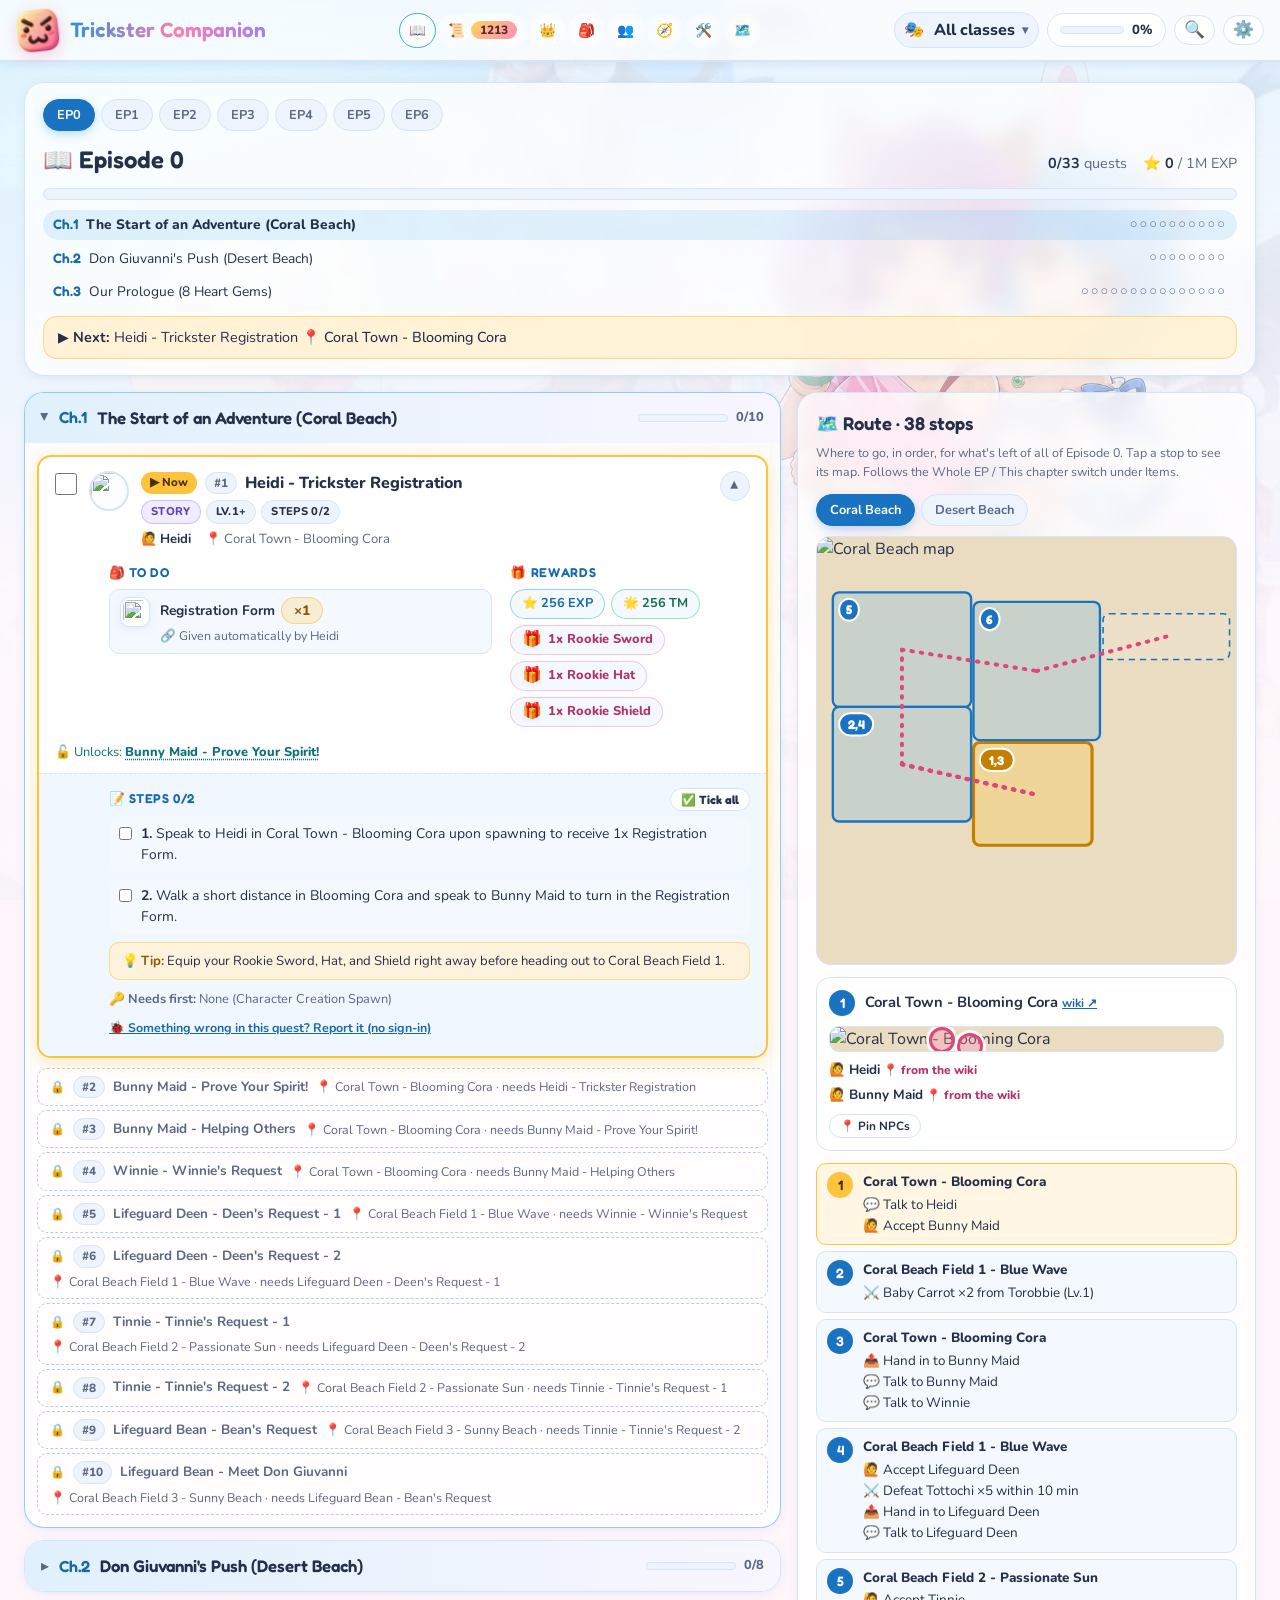
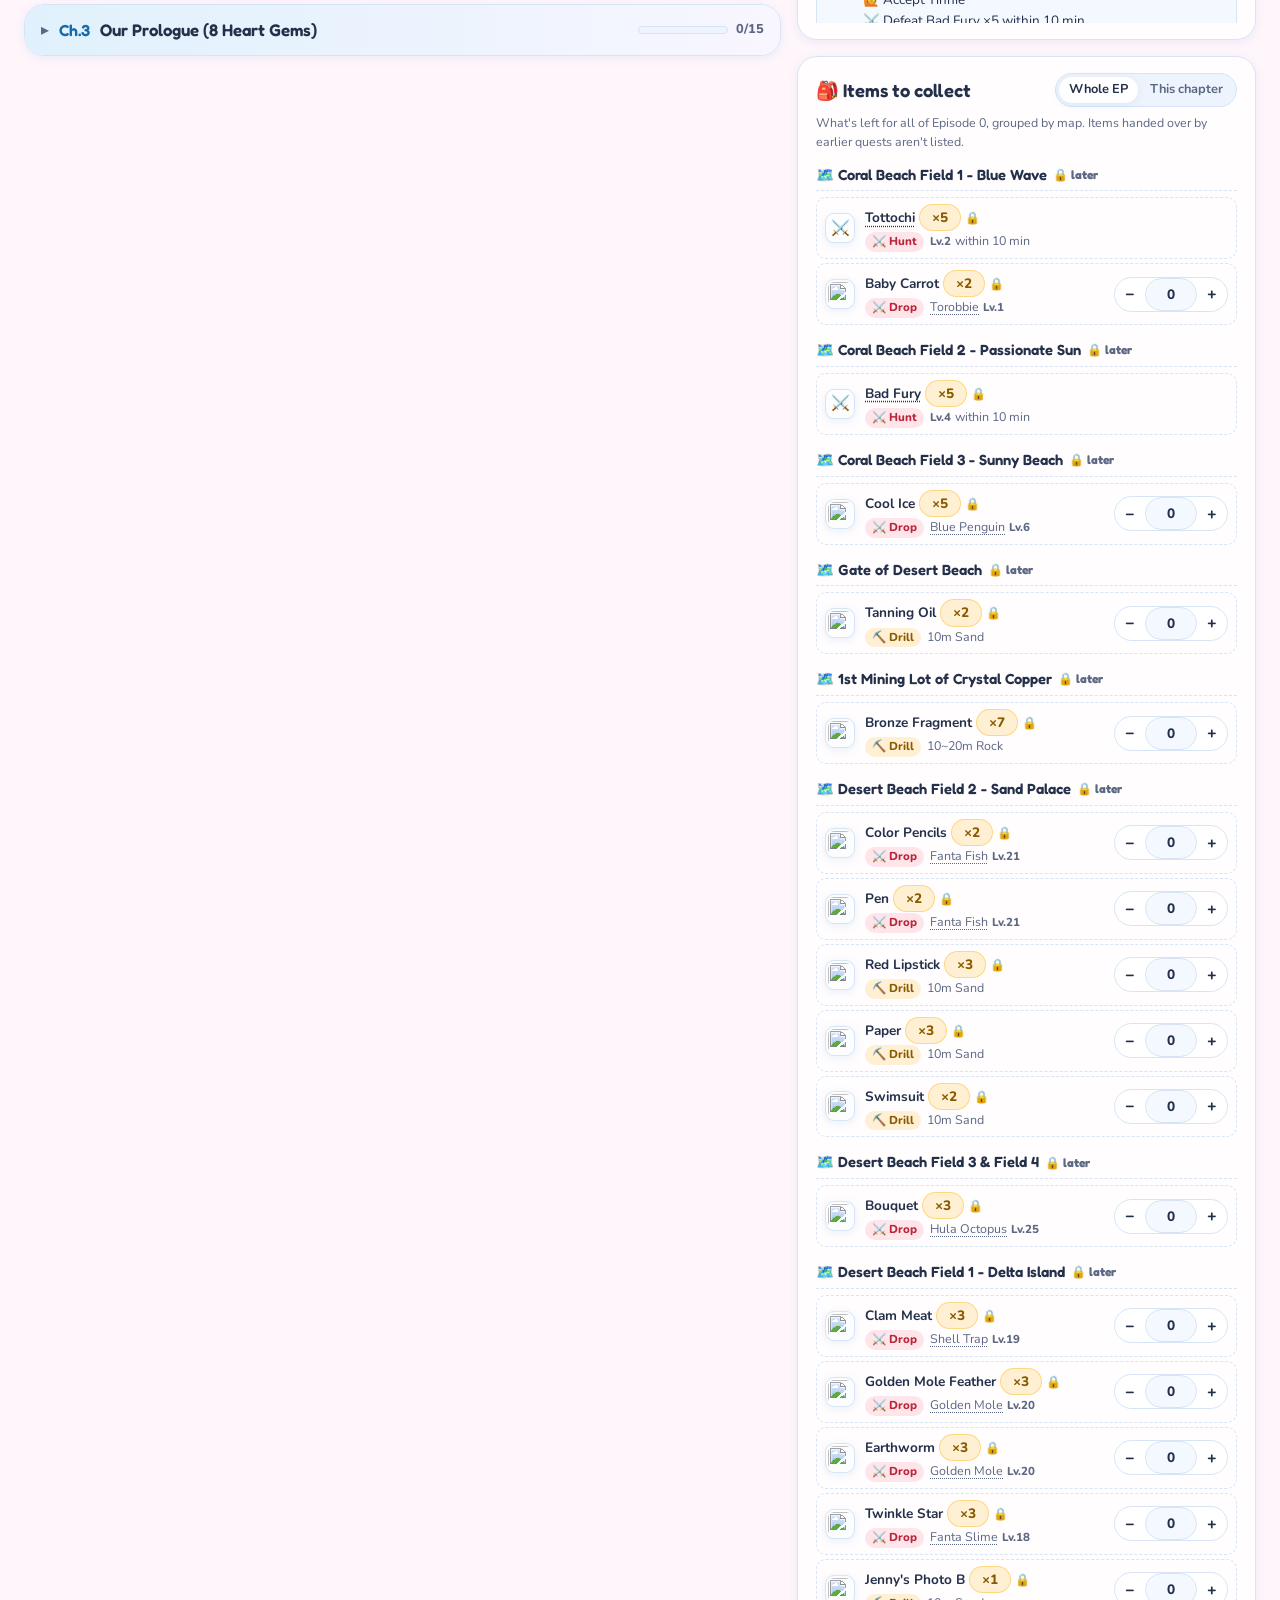
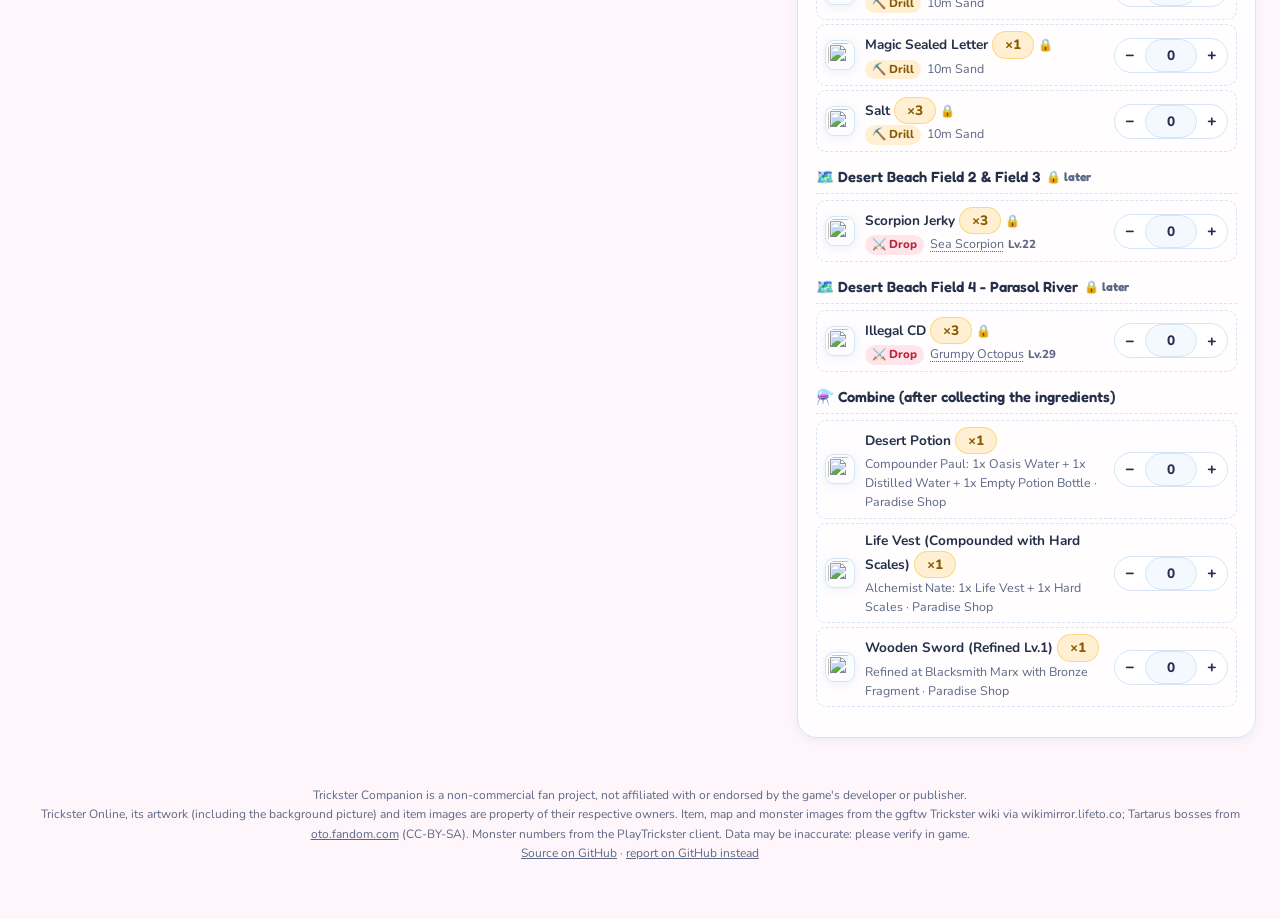
==== index.html @ 30c492cd "docs: README for what the app is now; credits for oto.fandom and the client README: Bosses, Planner," ====
<!DOCTYPE html>
<html lang="en">
<head>
  <meta charset="UTF-8" />
  <meta name="viewport" content="width=device-width, initial-scale=1.0" />
  <title>Trickster Companion</title>
  <meta name="description" content="Quest tracker & guides for Trickster Online (fan-made)." />
  <link rel="icon" href="assets/icons/favicon.ico" sizes="48x48" />
  <link rel="icon" type="image/png" sizes="32x32" href="assets/icons/favicon-32x32.png" />
  <link rel="icon" type="image/png" sizes="16x16" href="assets/icons/favicon-16x16.png" />
  <link rel="apple-touch-icon" sizes="180x180" href="assets/icons/apple-touch-icon.png" />
  <link rel="manifest" href="site.webmanifest" />
  <meta name="color-scheme" content="light dark" />
  <meta name="theme-color" content="#dff1ff" />
  <script>
    // Apply the saved theme before first paint (no flash). "auto" follows the device.
    (function () {
      var d = document.documentElement, pref = "auto";
      try { pref = localStorage.getItem("tc_theme") || "auto"; } catch (e) {}
      var dark = pref === "dark" || (pref === "auto" && window.matchMedia("(prefers-color-scheme: dark)").matches);
      d.setAttribute("data-theme", dark ? "dark" : "light");
      d.setAttribute("data-theme-pref", pref);
      // background pictures are always shown (the on/off button was removed in 0.3.0)
      d.setAttribute("data-bg", "on");
    })();
  </script>
  <link rel="preconnect" href="https://fonts.googleapis.com" />
  <link rel="preconnect" href="https://fonts.gstatic.com" crossorigin />
  <link rel="stylesheet" href="https://fonts.googleapis.com/css2?family=Fredoka:wght@500;600&family=Nunito:wght@500;700;800&display=swap" />
  <link rel="stylesheet" href="css/app.css" />
</head>
<body>
  <!-- covers the page until the quest data is in (two running characters, assets/loading/) -->
  <div class="loading-screen" id="loadingScreen" role="status" aria-live="polite">
    <div class="loading-anim" id="loadingAnim" aria-hidden="true"></div>
    <p class="loading-text">Loading quests…</p>
  </div>
  <div class="bg-art" aria-hidden="true"><div class="bg-chars"></div></div>

  <header class="app-header">
    <div class="topbar">
      <a class="brand-title" href="./" title="Trickster Companion">
        <img class="brand-icon" src="assets/brand/logo-192.webp" alt="" width="46" height="46" />
        <span class="brand-text">
          <span class="brand-name">Trickster Companion <span class="fan-made">fan-made</span></span>
          <span class="brand-subtitle">Quest tracker &amp; Guides</span>
        </span>
      </a>

      <nav class="view-tabs" aria-label="Pages">
        <button class="view-tab active" id="tabBtnEpisodes" onclick="switchView('episodes')"><span class="tab-icon" aria-hidden="true">📖</span><span class="tab-label">Episodes</span></button>
        <button class="view-tab" id="tabBtnQuests" onclick="switchView('quests')"><span class="tab-icon" aria-hidden="true">📜</span><span class="tab-label">Quests</span><span class="badge-count" id="badgeQuestCount">0</span></button>
        <button class="view-tab" id="tabBtnBosses" onclick="switchView('bosses')"><span class="tab-icon" aria-hidden="true">👑</span><span class="tab-label">Bosses</span></button>
        <button class="view-tab" id="tabBtnBag" onclick="switchView('bag')"><span class="tab-icon" aria-hidden="true">🎒</span><span class="tab-label">Bag</span></button>
        <button class="view-tab" id="tabBtnFriends" onclick="switchView('friends')"><span class="tab-icon" aria-hidden="true">👥</span><span class="tab-label">Friends</span></button>
        <button class="view-tab" id="tabBtnBuild" onclick="switchView('build')"><span class="tab-icon" aria-hidden="true">🧭</span><span class="tab-label">Build guide</span></button>
        <button class="view-tab" id="tabBtnPlanner" onclick="switchView('planner')"><span class="tab-icon" aria-hidden="true">🛠️</span><span class="tab-label">Planner</span></button>
        <button class="view-tab" id="tabBtnRoadmap" onclick="switchView('roadmap')"><span class="tab-icon" aria-hidden="true">🗺️</span><span class="tab-label">Roadmap</span></button>
      </nav>

      <div class="topbar-tools">
        <div class="class-chip" title="My character class: hides quests for other classes">
          <button type="button" class="class-pick-btn" id="classPickBtn" aria-haspopup="listbox" aria-expanded="false"
            aria-controls="classPickList" aria-label="My character class" onclick="toggleClassPicker()" onkeydown="classPickerBtnKey(event)">
            <span id="classChipIcon" class="class-chip-icon is-emoji" aria-hidden="true">🎭</span>
            <span id="classPickLabel" class="class-pick-label">All classes</span>
            <span class="class-pick-caret" aria-hidden="true">▾</span>
          </button>
          <ul class="class-pick-list" id="classPickList" role="listbox" aria-label="My character class" tabindex="-1" hidden
            onkeydown="classPickerListKey(event)"></ul>
          <!-- the real value: kept (hidden) so the code that reads / sets it stays as it was -->
          <select id="charClassSelect" hidden aria-hidden="true" tabindex="-1" onchange="onClassChange(this.value)">
            <option value="All">All classes</option>
            <option value="Bunny">Bunny · Power</option>
            <option value="Buffalo">Buffalo · Power</option>
            <option value="Sheep">Sheep · Magic</option>
            <option value="Dragon">Dragon · Magic</option>
            <option value="Fox">Fox · Sense</option>
            <option value="Lion">Lion · Sense</option>
            <option value="Cat">Cat · Charm</option>
            <option value="Raccoon">Raccoon · Charm</option>
          </select>
        </div>
        <button type="button" class="progress-chip" id="progressChip" aria-expanded="false" aria-controls="statsPanel" onclick="toggleHeaderPanel('stats')" title="Overall progress">
          <span class="mini-track"><span class="mini-fill" id="overallProgressBar"></span></span>
          <span id="overallPct">0%</span>
        </button>
        <button type="button" class="icon-btn" id="searchBtn" onclick="TQSearch.open()" title="Search items, monsters, NPCs and quests (press /)" aria-label="Search">🔍</button>
        <button type="button" class="icon-btn" id="settingsBtn" aria-expanded="false" aria-controls="settingsPanel" onclick="toggleHeaderPanel('settings')" title="Settings, backup and report" aria-label="Settings">⚙️</button>
      </div>
    </div>

    <div class="header-panel stats-panel" id="statsPanel" hidden>
      <div class="stats-bar">
        <div class="overall-progress-box">
          <div class="progress-label-row">
            <span>Overall Quest Completion</span>
            <span id="overallProgressText">0 / 0 Quests (0%)</span>
          </div>
          <div class="progress-track">
            <div class="progress-fill" id="overallProgressFill"></div>
          </div>
        </div>
        <div class="stat-pill">
          <span class="stat-title">Episode 0 &amp; 1 Story</span>
          <span class="stat-val" id="statStoryProgress">0 / 0</span>
          <span class="stat-sub">Main Storyline Quests</span>
        </div>
        <div class="stat-pill">
          <span class="stat-title">Key &amp; Sticker Quests</span>
          <span class="stat-val" id="statKeyProgress">0 / 0</span>
          <span class="stat-sub">Paradise, Megalo &amp; Azteca</span>
        </div>
        <div class="stat-pill">
          <span class="stat-title">Base EXP Earned</span>
          <span class="stat-val" id="statBaseExp">0</span>
          <span class="stat-sub" id="statBaseExpRem">0 remaining</span>
        </div>
        <div class="stat-pill">
          <span class="stat-title">TM EXP Earned</span>
          <span class="stat-val" id="statTmExp">0</span>
          <span class="stat-sub" id="statTmExpRem">0 remaining</span>
        </div>
      </div>
    </div>

    <div class="header-panel settings-panel" id="settingsPanel" hidden>
      <div class="settings-group sync-group" id="syncGroup">
        <span class="settings-title">Sync <small>(optional)</small></span>
        <div class="sync-box" id="syncBox">
          <button class="btn btn-google" onclick="TQCloud.signIn()">Sign in with Google</button>
          <span class="sync-note">Keep your progress on every device. Without signing in it stays in this browser.</span>
        </div>
      </div>
      <div class="settings-group">
        <span class="settings-title">Theme</span>
        <div class="pref-switch" role="group" aria-label="Color theme">
          <button type="button" data-theme-choice="auto" onclick="setThemePref('auto')" title="Follow my device">Auto</button>
          <button type="button" data-theme-choice="light" onclick="setThemePref('light')" title="Light mode" aria-label="Light mode">☀️ Light</button>
          <button type="button" data-theme-choice="dark" onclick="setThemePref('dark')" title="Dark mode" aria-label="Dark mode">🌙 Dark</button>
        </div>
      </div>
      <div class="settings-group">
        <span class="settings-title">My progress <small>(as a file)</small></span>
        <div class="settings-row">
          <button class="btn" onclick="exportProgress()">💾 Export</button>
          <button class="btn" onclick="importProgressPrompt()">📂 Import</button>
        </div>
      </div>
      <div class="settings-group">
        <span class="settings-title">Help</span>
        <a class="btn" id="reportLink" href="#" target="_blank" rel="noopener" title="Report a bug, wrong quest info or an idea (no sign-in)">🐞 Report a problem</a>
      </div>
      <div class="settings-group settings-danger">
        <button class="btn btn-danger" onclick="resetAllProgress()">🗑️ Reset all progress</button>
      </div>
    </div>
  </header>

  <dialog class="search-dialog" id="searchDialog" aria-label="Search">
    <div class="srch-bar">
      <span aria-hidden="true">🔍</span>
      <input type="text" id="searchBox" placeholder="Item, monster, NPC or quest…" autocomplete="off" oninput="TQSearch.update(this.value)" onkeydown="if (event.key === 'Enter') { const b = document.querySelector('#searchResults .srch-main'); if (b) b.click(); }">
      <button type="button" class="icon-btn" onclick="TQSearch.close()" aria-label="Close search">✕</button>
    </div>
    <div class="srch-results" id="searchResults"></div>
  </dialog>

  <dialog class="sync-dialog" id="syncChoice" aria-labelledby="syncChoiceTitle">
    <h2 id="syncChoiceTitle">☁️ Which progress do you want to keep?</h2>
    <p>This browser and your Google account both have progress, and they're different.</p>
    <div class="sync-compare">
      <div><strong>📱 This browser</strong><span id="syncLocal"></span></div>
      <div><strong>☁️ Your account</strong><span id="syncCloud"></span></div>
    </div>
    <div class="sync-choices">
      <button class="btn btn-primary" data-choice="merge">🔀 Merge both <small>(ticked on either stays ticked)</small></button>
      <button class="btn" data-choice="cloud">☁️ Use my account's</button>
      <button class="btn" data-choice="local">📱 Use this browser's</button>
    </div>
  </dialog>

  <main class="main-container">
    <!-- Region Quick Filter Cards -->
    <div class="area-picker" id="regionCardsContainer"></div>

    <!-- Shared Filter Bar -->
    <div class="filters-panel" id="filtersPanel">
      <div class="cat-tabs" id="categoryTabs" role="group" aria-label="Quest categories (tap several to combine)"></div>
      <div class="filter-row">
        <div class="list-tools">
          <button class="btn" onclick="expandAllVisible(true)">➕ Expand all</button>
          <button class="btn" onclick="expandAllVisible(false)">➖ Collapse all</button>
        </div>
        <div class="search-input-wrap">
          <span class="search-icon">🔍</span>
          <input type="text" id="searchInput" placeholder="Search by Quest Name, NPC, Map Location, Monster, Required Item, Drill Item, or Reward..." oninput="renderAll()" />
        </div>
        <div>
          <label style="font-size:0.8rem;color:var(--text-secondary);margin-right:4px;">Status:</label>
          <select id="statusFilter" onchange="renderAll()">
            <option value="all">All Quests</option>
            <option value="incomplete">Incomplete Only</option>
            <option value="completed">Completed Only</option>
          </select>
        </div>
        <div>
          <label style="font-size:0.8rem;color:var(--text-secondary);margin-right:4px;">Sort By:</label>
          <select id="sortOrder" onchange="renderAll()">
            <option value="order">Recommended Step-by-Step Order</option>
            <option value="level">Minimum Level (Low -> High)</option>
            <option value="exp">Base EXP Reward (High -> Low)</option>
            <option value="tm">TM EXP Reward (High -> Low)</option>
          </select>
        </div>
      </div>

    </div>

    <!-- VIEW 0: EPISODE GUIDE (js/episode.js) -->
    <div id="viewEpisodes">
      <div id="episodeContainer"></div>
    </div>

    <!-- VIEW 1: QUEST CHECKLIST -->
    <div id="viewQuests" class="hidden">
      <div class="ep-subtabs" role="tablist">
        <button type="button" role="tab" id="ckTabQuests" onclick="setChecklistPane('quests')">📜 Quests</button>
        <button type="button" role="tab" id="ckTabFarm" onclick="setChecklistPane('farm')">🎒 Items</button>
        <button type="button" role="tab" id="ckTabMonsters" onclick="setChecklistPane('monsters')">⚔️ Monsters</button>
      </div>
      <div class="ep-layout" id="checklistLayout" data-pane="quests" data-side="farm">
        <div class="ck-quests" data-pane="quests"><div id="zoneBar"></div><div id="questListContainer"></div></div>
        <div class="ck-side">
          <div class="ck-side-switch pref-switch" role="group" aria-label="Right panel">
            <button type="button" id="ckSideFarm" onclick="setChecklistSide('farm')">🎒 Items to collect</button>
            <button type="button" id="ckSideMonsters" onclick="setChecklistSide('monsters')">⚔️ Monsters</button>
          </div>
          <div class="ck-farm" id="checklistFarm"></div>
          <div class="ck-monsters" id="checklistMonsters"></div>
        </div>
      </div>
    </div>

    <!-- VIEW 2: BAG (js/bag.js) -->
    <div id="viewFriends" class="hidden">
      <div id="friendsContainer"></div>
    </div>

    <div id="viewBag" class="hidden">
      <div id="bagContainer"></div>
    </div>

    <!-- VIEW 3: BUILD GUIDE (js/build.js, data/builds.json) -->
    <div id="viewBuild" class="hidden">
      <div id="buildContainer"><p class="calc-desc">Loading skills…</p></div>
    </div>

    <!-- VIEW: BUILD PLANNER (js/planner.js) -->
    <div id="viewPlanner" class="hidden">
      <div id="plannerContainer"><p class="calc-desc">Loading…</p></div>
    </div>

    <!-- VIEW: BOSSES (js/boss.js, data/bosses.json) -->
    <div id="viewBosses" class="hidden">
      <div id="bossContainer"><p class="calc-desc">Loading bosses…</p></div>
    </div>

    <!-- VIEW 4: STEP-BY-STEP PROGRESSION ROADMAP -->
    <div id="viewRoadmap" class="hidden">
      <!-- Key roadmap: built from the key quests in the data (renderKeyRoadmap) -->
      <div id="keyRoadmap"></div>
      <details class="roadmap-old">
        <summary>📜 Early-game walkthrough (Coral Beach to Caballa Relics)</summary>
      <div class="roadmap-step">
        <div class="roadmap-num">1</div>
        <div>
          <h3>Stage 1: Coral Beach &amp; Episode 0 Chapter 1 (Levels 1 -> 13)</h3>
          <p style="color:var(--text-secondary);font-size:0.88rem;margin-top:4px;">
            Start in <strong>Coral Town - Blooming Cora</strong> with <strong>Heidi - Trickster Registration</strong> to get your Rookie gear. Follow the 10-step chain through <strong>Bunny Maid</strong>, <strong>Winnie</strong>, <strong>Lifeguard Deen</strong> (Field 1), <strong>Tinnie</strong> (Field 2), and <strong>Lifeguard Bean</strong> (Field 3) to earn your <code>Young Egg</code> pet and <code>Pocket Pouch</code>. At Level 12, pick up the Field 3 &amp; Dark Cave side/monster quests (<strong>Explorer Reina</strong>, <strong>Monkey T</strong>, <strong>Hunter Yuri</strong>, <strong>Warrior Kei</strong>, <strong>Assistant Hunter</strong>) before heading through Dark Cave to <strong>Gate of Desert Beach</strong>.
          </p>
        </div>
      </div>
      <div class="roadmap-step">
        <div class="roadmap-num">2</div>
        <div>
          <h3>Stage 2: Episode 0 Chapter 2 - Core Mechanics Tutorials (Levels 13 -> 20)</h3>
          <p style="color:var(--text-secondary);font-size:0.88rem;margin-top:4px;">
            At <strong>Gate of Desert Beach</strong>, speak to <strong>Don Giuvanni</strong> and <strong>Driller Marky</strong> to drill <code>2x Tanning Oil</code> and earn your <code>Peng</code> pet. Continue to <strong>Beach Town - Paradise</strong> and complete <strong>Officer Robert</strong>'s 3 stages with <strong>Compounder Paul</strong> (Desert Potion), <strong>Alchemist Nate</strong> (Life Vest + Hard Scale compounding), and <strong>Blacksmith Marx</strong> (drill <code>7x Bronze Fragment</code> in Crystal Copper Mine and refine your Wooden Sword to Lv.1).
          </p>
        </div>
      </div>
      <div class="roadmap-step">
        <div class="roadmap-num">3</div>
        <div>
          <h3>Stage 3: Episode 0 Chapter 3 - Andrew &amp; The 8 Heart Gems (Levels 20 -> 25)</h3>
          <p style="color:var(--text-secondary);font-size:0.88rem;margin-top:4px;">
            At Level 20+, talk to <strong>Andrew</strong> in Paradise to start <em>Meet the Natives!</em> Complete all 8 resident quests (<strong>Steve Ryu</strong>, <strong>Don Giuvanni</strong>, <strong>Clever Owl</strong>, <strong>Kristoffer J.</strong>, <strong>Dorothy</strong>, <strong>Officer Tera</strong>, <strong>Old Artist</strong> in Field 2, and <strong>Rosemary</strong>). Your own character class's NPC will give you a special class quest that rewards a <strong>Class Guardian Pet</strong> + <strong>Stat Ring</strong>! Turn all <code>8x Heart Gem</code> in to Andrew to finish Episode 0 and receive the <code>Health Charm</code>.
          </p>
        </div>
      </div>
      <div class="roadmap-step">
        <div class="roadmap-num">4</div>
        <div>
          <h3>Stage 4: Desert Beach Key Quests &amp; 5 Desert Stickers (Levels 25 -> 32)</h3>
          <p style="color:var(--text-secondary);font-size:0.88rem;margin-top:4px;">
            At Level 25+, talk to <strong>Sandman</strong> in Paradise. Complete any <strong>5 of the 7 Desert Sticker quests</strong> (5 cycles each). <em>Pro Tip:</em> <strong>Homeless Ian</strong> gives <code>Water Bucket</code>s which feed directly into <strong>Bunny Maid</strong>, which gives <code>Filled Water Bucket</code>s that feed directly into <strong>Al-Hauri</strong> - doing those 3 together plus <strong>Miranda Watty</strong> (10x Pineapple Mask) and <strong>Vagabond Eloy</strong> (10x Sun Cream) or <strong>Skipper Min</strong> is the fastest 5-sticker route! Then complete <em>Legendary Recipe</em> and <em>The Miracle of Sand</em> to earn the <code>Adventurer's Book</code> and <code>Weapon Ticket A</code>.
          </p>
        </div>
      </div>
      <div class="roadmap-step">
        <div class="roadmap-num">5</div>
        <div>
          <h3>Stage 5: Megalopolis &amp; Poppuri Dungeon Key Quests (Levels 30 -> 45)</h3>
          <p style="color:var(--text-secondary);font-size:0.88rem;margin-top:4px;">
            Follow Sandman's breadcrumb to <strong>Guild Clerk Esther</strong> in Megalopolis Guild Office, then meet <strong>Scared Poppuri</strong> in Southeast Forest. Drill the <code>Toy Box</code>, hunt the 4 missing toys (Simbatta, Sppo, Moss Moth, Larva), and earn <strong>4x Instant Adhesive</strong> from any 4 of the 5 Poppuri sub-quest chains for <strong>Artisan Poppuri</strong>. Deliver the <code>Mended Toy Box</code> to <strong>Stern Poppuri</strong> in Slide Cave to complete <em>Poppuri Redemption</em>. Also complete <strong>Indiana John - Old Man's Dream</strong> in Southeast Forest to unlock Surprise Spots across Caballa Island!
          </p>
        </div>
      </div>
      <div class="roadmap-step">
        <div class="roadmap-num">6</div>
        <div>
          <h3>Stage 6: Episode 1 Chapter 1 - Nefertiti's Necklace (Levels 45 -> 50)</h3>
          <p style="color:var(--text-secondary);font-size:0.88rem;margin-top:4px;">
            At Level 45+, head to <strong>Gate of Caballa Relics</strong> and give <code>5x 50 Galder Coupon</code> to <strong>Monkey T</strong> for the <code>Faded Necklace</code>. Speak to <strong>Old Artist</strong> in Relics Field 1 (during in-game daytime!) with <code>Ginseng Tea</code>, fill the container via <strong>Guide Sabrina</strong> in Azteca (<code>5x Gold</code> + <code>1x Golden Egg</code>), and complete the mirror sub-quest chain with <strong>Model Mermaid Babe</strong>, <strong>Monkey T</strong>, and <strong>Louis Bitton</strong>. Take the <code>Restored Necklace</code> to <strong>Love Hunter Robin</strong> (Path to Caballa Relics) and finish Chapter 1 at <strong>Rosaline Gracia</strong> in Megalopolis Square with <code>Honey Tea</code>!
          </p>
        </div>
      </div>
      <div class="roadmap-step">
        <div class="roadmap-num">7</div>
        <div>
          <h3>Stage 7: Episode 1 Chapters 2 &amp; 3 - Unknown Ancient Box &amp; Harkon Searchers (Levels 50 -> 55+)</h3>
          <p style="color:var(--text-secondary);font-size:0.88rem;margin-top:4px;">
            At Level 50+, enter <strong>Caballa Relics Dungeon 1</strong> and speak to <strong>Indiana John</strong>. Gather the 3 Weird Pieces in Oops Wharf from <strong>Skipper Min</strong>, <strong>Shaman Girl Jia</strong>, and <strong>Vagabond Eloy</strong>. Unlock the <strong>Weird Box</strong> in Relics Dungeon 1 using the password <strong>"Vendetta"</strong> and hunt 2x Lamplight from Naranjo. At Level 52+, start Chapter 3 with <strong>Tango</strong> at Gate of Oops Wharf, help <strong>Explorer Reina</strong> in Path to Mermaid Palace 1, and compound <code>Transparent Medicine</code> for <strong>Fairy Nono</strong> in Path to Mermaid Palace 2 to complete Episode 1 and earn the <strong>Nono Ring</strong>!
          </p>
        </div>
      </div>
      <div class="roadmap-step">
        <div class="roadmap-num">8</div>
        <div>
          <h3>Stage 8: Caballa Relics Key Quests (10 Caballa Stickers) &amp; 2nd Job Advancement (Levels 55 -> 65)</h3>
          <p style="color:var(--text-secondary);font-size:0.88rem;margin-top:4px;">
            In <strong>Relics Town - Azteca</strong>, collect any <strong>10 of the 13 Caballa Stickers</strong> for <strong>Fortune Teller</strong> (tip: completing the 4 <strong>Dr. Cat</strong> quests + <strong>Genius Cochma</strong> gives 5 stickers at once, and <strong>Fairy Feria</strong> + <strong>Guide Sabrina's Catch That Thief!</strong> gives 2 stickers for 15x Patterned/Plain Pottery!). Recover <strong>Keeper Julio's Storage Key</strong> from Lima, remember to show the <code>Gold Silk Pouch</code> to <strong>Fortune Teller FIRST</strong>, and then return it to <strong>Keeper Julio</strong> for <code>Weapon Ticket B</code>. Finally, hunt <strong>Kaboom (Lv.60)</strong> in Relics Dungeon 4 for a <code>Growth Badge</code> + buy <code>3x 100k Galder Check</code> from Andrew to complete your <strong>2nd Job Advancement</strong> in Azteca!
          </p>
        </div>
      </div>
      </details>
    </div>
  </main>

  <footer class="site-footer">
    Trickster Companion is a non-commercial fan project, not affiliated with or endorsed by the game's developer or publisher.<br />
    Trickster Online, its artwork (including the background picture) and item images are property of their respective owners.
    Item, map and monster images from the ggftw Trickster wiki via wikimirror.lifeto.co; Tartarus bosses from
    <a href="https://oto.fandom.com/" target="_blank" rel="noopener">oto.fandom.com</a> (CC-BY-SA). Monster numbers from the PlayTrickster client.
    Data may be inaccurate: please verify in game.<br />
    <a href="https://github.com/TeeraMU/trickster-companion" target="_blank" rel="noopener">Source on GitHub</a> · <a href="https://github.com/TeeraMU/trickster-companion/issues/new/choose" target="_blank" rel="noopener">report on GitHub instead</a>
  </footer>

  <script src="js/data.js"></script>
  <script src="js/episode.js"></script>
  <script src="js/quest-card.js"></script>
  <script src="js/route.js"></script>
  <script src="js/report.js"></script>
  <script src="js/bag.js"></script>
  <script src="js/town.js"></script>
  <script src="js/formula.js"></script>
  <script src="js/planner.js"></script>
  <script src="js/sync-merge.js"></script>
  <script src="js/cloud.js"></script>
  <script src="js/friends.js"></script>
  <script src="js/search.js"></script>
  <script src="js/build.js"></script>
  <script src="js/boss.js"></script>
  <script>
    // ============================================================================
    // QUEST DATA: loaded from data/quests/*.json by js/data.js (see loadData below)
    // ============================================================================
    let QUESTS = [];

    // ============================================================================
    // STATE MANAGEMENT (LOCALSTORAGE)
    // ============================================================================
    const STORAGE_KEY = "trickster_quest_tracker_v1";
    let appState = {
      completedQuests: {}, // { [questId]: true }
      completedCycles: {}, // { [questId]: number_of_completed_cycles }
      completedSteps: {},  // { [questId_stepIdx]: true }
      expandedQuests: {},  // { [questId]: true }
      selectedClass: "All",
      selectedRegion: "All",
      selectedAreaGroup: "all",
      selectedJobPath: "",     // 3rd job path, e.g. "primadonna"; "" = every path
      build: null,             // Build guide: { cls, job, picked } (this device only)
      planner: { builds: [], current: "" }, // Planner: my builds (synced; js/planner.js) and the open one
      bossOpen: "",            // 👑 Bosses: the boss on screen, "" = the list (this device only)
      selectedCategory: "All",
      selectedCategories: [],  // category tabs that are on (several combine: Key + Sticker); [] = All
      focus: null,             // pinned scope friends see needs for: { region, group, cats, path } (Friends)
      currentView: "episodes",
      selectedEpisode: null,   // e.g. "Episode 1"; null = first unfinished
      episodeScope: "episode", // items list: "episode" | "chapter"
      episodePane: "quests",   // phone sub-tab: "quests" | "farm"
      openChapters: {},        // { [chapterName]: true|false } user-toggled chapters
      inventory: {},           // { itemName: count } what the player has (Bag page)
      bagFilter: "keep",       // Bag tab: keep | missing | spare
      bagSearch: ""
    };
    let PREREQS = {};          // { questId: [{ quest, active? }] } from data/quests/*.json
    let MAP_INDEX = null;      // data/maps.json, indexed by TQRoute.indexMaps

    /** Map picture for a map text used in quests ("Coral Field 3 - …"), or null. */
    function mapImage(name) {
      if (!MAP_INDEX) return null;
      for (const id of MAP_INDEX.names[name] || []) {
        const m = MAP_INDEX.byId.get(id);
        if (m && m.image) return m.image;
      }
      return null;
    }
    let DEFAULT_PINS = {};     // data/npc-pins.json { "npcId@mapId": { x, y, n, src } }
    let NPC_NAMES = {};        // npcId -> name
    // route panel UI (not saved): selected stop, region shown, pin mode
    const routeUi = { stop: 0, region: null, regionFollows: true, pinMode: false, pinNpc: null };

    function syncQuestCompletionFromSteps(q) {
      if (!q) return;
      const steps = q.steps || [];
      if (steps.length === 0) return;
      const allStepsDone = steps.every((_, idx) => !!appState.completedSteps[`${q.id}_${idx}`]);
      if (allStepsDone) {
        appState.completedQuests[q.id] = true;
        appState.completedCycles[q.id] = q.cycles;
      } else {
        appState.completedQuests[q.id] = false;
        if ((appState.completedCycles[q.id] || 0) >= q.cycles) {
          appState.completedCycles[q.id] = 0;
        }
      }
    }

    function loadState() {
      try {
        const raw = localStorage.getItem(STORAGE_KEY);
        if (raw) {
          const parsed = JSON.parse(raw);
          appState = Object.assign(appState, parsed);
        }
      } catch (e) {
        console.warn("Could not load state from localStorage:", e);
      }
      normalizeCompletion();
      document.getElementById("charClassSelect").value = appState.selectedClass || "All";
    }

    // Ensure step checkboxes and quest completion are strictly synchronized
    function normalizeCompletion() {
      QUESTS.forEach(q => {
        const steps = q.steps || [];
        if (steps.length > 0) {
          const anyStepSaved = steps.some((_, idx) => appState.completedSteps[`${q.id}_${idx}`] !== undefined);
          if (appState.completedQuests[q.id] && !anyStepSaved) {
            steps.forEach((_, idx) => {
              appState.completedSteps[`${q.id}_${idx}`] = true;
            });
          }
          syncQuestCompletionFromSteps(q);
        }
      });
    }

    function saveState() {
      try {
        localStorage.setItem(STORAGE_KEY, JSON.stringify(appState));
      } catch (e) {
        console.warn("Could not save state to localStorage:", e);
      }
      if (window.TQCloud) TQCloud.changed();
      if (window.TQFriends) TQFriends.changed();
    }

    // ============================================================================
    // CLOUD SYNC (optional Google sign-in; js/cloud.js + js/sync-merge.js)
    // ============================================================================
    function cloudPayload() {
      return TQSync.pick(appState, savedPins());
    }

    // Progress from the cloud (or a merge) replaces this browser's progress
    function applyCloudPayload(p) {
      appState.completedQuests = Object.assign({}, p.completedQuests);
      appState.completedCycles = Object.assign({}, p.completedCycles);
      appState.completedSteps = Object.assign({}, p.completedSteps);
      appState.inventory = Object.assign({}, p.inventory);
      appState.selectedClass = p.selectedClass || "All";
      appState.selectedJobPath = p.selectedJobPath || "";
      appState.focus = p.focus || null;
      appState.hideBag = !!p.hideBag;
      // a copy saved before builds were synced has none: keep this device's
      if (Array.isArray(p.builds)) appState.planner = { builds: TQPlanner.cleanBuilds(p.builds), current: (appState.planner || {}).current || "" };
      storePins(p.pins || {});
      normalizeCompletion();
      document.getElementById("charClassSelect").value = appState.selectedClass;
      saveState();
      renderAll();
      if (appState.currentView === "episodes") renderEpisodes();
    }

    // First sign-in on a browser that already has different progress: ask which copy to keep
    function chooseSyncCopy(local, cloud) {
      const say = s => `${s.quests} quests done · ${s.steps} steps · ${s.items} items in Bag · ${s.pins} NPC pins` + (s.builds ? ` · ${s.builds} builds` : "");
      document.getElementById("syncLocal").textContent = say(local);
      document.getElementById("syncCloud").textContent = say(cloud);
      const dlg = document.getElementById("syncChoice");
      return new Promise(resolve => {
        const pick = e => {
          const b = e.target.closest("[data-choice]");
          if (!b) return;
          dlg.removeEventListener("click", pick);
          dlg.close();
          resolve(b.dataset.choice);
        };
        dlg.addEventListener("click", pick);
        dlg.addEventListener("cancel", ev => ev.preventDefault(), { once: true }); // Esc: must choose
        dlg.showModal();
      });
    }

    function renderSyncStatus(s) {
      const box = document.getElementById("syncBox");
      if (!box) return;
      const esc = t => String(t).replace(/[&<>"']/g, c => ({ "&": "&amp;", "<": "&lt;", ">": "&gt;", '"': "&quot;", "'": "&#39;" }[c]));
      const who = s.user ? esc(s.user.name || s.user.email) : "";
      const when = s.at ? new Date(s.at).toLocaleTimeString([], { hour: "2-digit", minute: "2-digit" }) : "";
      const line = {
        loading: "⏳ Connecting…",
        saving: "⏳ Saving…",
        synced: `✅ Synced${when ? " at " + when : ""}`,
        offline: "📴 Offline: saved here, will sync later",
        error: "⚠️ " + esc(s.message || "Sync problem")
      }[s.state];
      box.innerHTML = s.user
        ? `<span class="sync-user">☁️ ${who}</span>
           <span class="sync-state sync-${s.state}" role="status">${line || ""}</span>
           <button class="btn" onclick="TQCloud.signOut()">Sign out</button>`
        : `<button class="btn btn-google" onclick="TQCloud.signIn()" ${s.state === "loading" ? "disabled" : ""}>${s.state === "loading" ? "⏳ Signing in…" : "Sign in with Google"}</button>
           ${s.state === "error" ? `<span class="sync-state sync-error" role="status">${line}</span>` : ""}
           <span class="sync-note">Keep your progress on every device. Without signing in it stays in this browser.</span>`;
      const chip = document.getElementById("settingsBtn");
      if (chip) chip.classList.toggle("is-synced", !!s.user && s.state === "synced");
    }

    // ============================================================================
    // FILTERING HELPERS
    // ============================================================================
    function matchesClassFilter(q, selectedClass) {
      // a chosen 3rd job path hides the other paths' quests everywhere (lists, counts, items, route)
      if (q.path && appState.selectedJobPath && q.path !== appState.selectedJobPath) return false;
      if (!selectedClass || selectedClass === "All" || q.classFilter === "All") return true;
      if (q.classFilter.startsWith("Not ")) {
        const excluded = q.classFilter.replace("Not ", "").trim();
        return selectedClass !== excluded;
      }
      return q.classFilter === selectedClass;
    }

    function getFilteredQuests() {
      const search = (document.getElementById("searchInput")?.value || "").trim().toLowerCase();
      const status = document.getElementById("statusFilter")?.value || "all";
      const sort = document.getElementById("sortOrder")?.value || "order";
      const cls = appState.selectedClass || "All";
      const reg = appState.selectedRegion || "All";
      const cats = selectedCats();

      let list = QUESTS.filter(q => {
        if (BOSS_OF.has(q.id)) return false; // on the 👑 Bosses page
        if (!matchesClassFilter(q, cls)) return false;
        if (!inSelectedArea(q)) return false;
        if (cats.length && !cats.some(c => q.categories.includes(c))) return false;

        const isDone = !!appState.completedQuests[q.id];
        if (status === "incomplete" && isDone) return false;
        if (status === "completed" && !isDone) return false;

        if (search) {
          const hay = [
            q.title, q.npc, q.location, q.region, q.area, q.subRegion, ...q.categories, q.prereq, q.notes || "",
            ...(q.steps || []),
            ...(q.items || []).map(i => `${i.name} ${i.source} ${i.map}`),
            ...(q.hunts || []).map(h => `${h.monster} ${h.map}`),
            ...(q.rewards?.items || [])
          ].join(" ").toLowerCase();
          if (!hay.includes(search)) return false;
        }
        return true;
      });

      list.sort((a, b) => {
        if (sort === "level") return a.minLevel - b.minLevel || a.order - b.order;
        if (sort === "exp") return (b.rewards.baseExp * b.cycles) - (a.rewards.baseExp * a.cycles);
        if (sort === "tm") return (b.rewards.tmExp * b.cycles) - (a.rewards.tmExp * a.cycles);
        return a.order - b.order;
      });

      return list;
    }

    // ============================================================================
    // INTERACTIVE ACTIONS
    // ============================================================================
    function toggleQuestComplete(questId, event) {
      if (event) event.stopPropagation();
      const q = QUESTS.find(x => x.id === questId);
      if (!q) return;
      const steps = q.steps || [];
      const allStepsDone = steps.length > 0
        ? steps.every((_, idx) => !!appState.completedSteps[`${questId}_${idx}`])
        : !!appState.completedQuests[questId];
      const nowDone = !allStepsDone;

      steps.forEach((_, idx) => {
        appState.completedSteps[`${questId}_${idx}`] = nowDone;
      });
      appState.completedQuests[questId] = nowDone;
      appState.completedCycles[questId] = nowDone ? q.cycles : 0;
      saveState();
      renderAll();
    }

    function setCycleCount(questId, cycleNum, event) {
      if (event) event.stopPropagation();
      const q = QUESTS.find(x => x.id === questId);
      if (!q) return;
      const current = appState.completedCycles[questId] || 0;
      const next = (current === cycleNum) ? cycleNum - 1 : cycleNum;
      appState.completedCycles[questId] = next;
      const nowDone = (next >= q.cycles);
      appState.completedQuests[questId] = nowDone;
      (q.steps || []).forEach((_, idx) => {
        appState.completedSteps[`${questId}_${idx}`] = nowDone;
      });
      saveState();
      renderAll();
    }

    function toggleStep(questId, stepIdx, event) {
      if (event) event.stopPropagation();
      const q = QUESTS.find(x => x.id === questId);
      if (!q) return;
      const key = `${questId}_${stepIdx}`;
      appState.completedSteps[key] = !appState.completedSteps[key];
      syncQuestCompletionFromSteps(q);
      saveState();
      renderAll();
    }

    function toggleExpandQuest(questId) {
      appState.expandedQuests[questId] = !appState.expandedQuests[questId];
      saveState();
      const card = document.getElementById(`qcard-${questId}`);
      if (card) card.classList.toggle("expanded", !!appState.expandedQuests[questId]);
    }

    function expandAllVisible(expand) {
      const visible = getFilteredQuests();
      visible.forEach(q => {
        appState.expandedQuests[q.id] = expand;
      });
      saveState();
      renderAll();
    }

    function onClassChange(val) {
      appState.selectedClass = val;
      // a 3rd job path of another class no longer fits
      const p = jobPaths().find(x => x.key === appState.selectedJobPath);
      if (p && val !== "All" && p.cls !== val) appState.selectedJobPath = "";
      saveState();
      renderAll();
    }

    // 3rd job paths, from the quests that carry a `path` (e.g. "primadonna" -> Cat)
    let JOB_PATHS = null;
    function jobPaths() {
      if (JOB_PATHS) return JOB_PATHS;
      const byKey = new Map();
      QUESTS.forEach(q => {
        if (q.path && !byKey.has(q.path)) byKey.set(q.path, {
          key: q.path, cls: q.classFilter,
          label: q.path.split("-").map(w => w.charAt(0).toUpperCase() + w.slice(1)).join(" ")
        });
      });
      return (JOB_PATHS = [...byKey.values()]);
    }

    function setJobPath(key) {
      appState.selectedJobPath = key || "";
      const p = jobPaths().find(x => x.key === key);
      if (p) {
        appState.selectedClass = p.cls;
        document.getElementById("charClassSelect").value = p.cls;
      }
      saveState();
      renderAll();
    }

    // the "Which 3rd job?" row under an area whose quests split by path (only paths of your class)
    function jobPathRow(areaKey) {
      if (!areaKey || areaKey === "All" || !QUESTS.some(q => q.area === areaKey && q.path)) return "";
      const cls = appState.selectedClass || "All";
      const paths = jobPaths().filter(p => cls === "All" || p.cls === cls);
      if (!paths.length) return "";
      const cur = appState.selectedJobPath || "";
      // a character walks one path: "no path" means not decided yet (or, for All classes, any path)
      const allLabel = cls === "All" ? "Any path" : "Not picked yet";
      const pill = (key, label, title) => `<button type="button" class="area-group-btn ${cur === key ? "active" : ""}" aria-pressed="${cur === key}"
          onclick="setJobPath('${key}')" title="${title}">${label}</button>`;
      return `<div class="area-paths" role="group" aria-label="Which 3rd job">
          <span class="area-paths-label">Which 3rd job?</span>
          <div class="area-chips">${pill("", allLabel, cls === "All" ? "Every path's quests" : "Not decided yet: every path's quests, items counted for one")}` +
            paths.map(p => pill(p.key, p.label, `${p.label} (${p.cls})`)).join("") + `</div>
          ${cur ? "" : `<span class="area-paths-hint">Pick your path for exact items</span>`}
        </div>`;
    }

    // Areas are grouped: 📖 Story (EP0, EP1 …), 📍 Zones (towns, by level), 🎓 Job (every job change),
    // 🗼 Tower (Tower of Chaos).
    // A group button shows the whole group; a chip narrows it to one area (click it again to go back).
    const AREA_GROUPS = [
      { key: "all", icon: "✨", label: "All" },
      { key: "story", icon: "📖", label: "Story" },
      { key: "zones", icon: "📍", label: "Zones" },
      { key: "job", icon: "🎓", label: "Job" },
      { key: "tower", icon: "🗼", label: "Tower" }
    ];
    let AREAS = null; // [{ key, group, minLevel, first }] built once from the data

    function areaList() {
      if (AREAS) return AREAS;
      const byKey = new Map();
      QUESTS.forEach(q => {
        if (!byKey.has(q.area)) byKey.set(q.area, { key: q.area, quests: [] });
        byKey.get(q.area).quests.push(q);
      });
      const order = { story: 0, zones: 1, job: 2, tower: 3 };
      AREAS = [...byKey.values()].map(a => {
        // the level the area's main path (its key quests) starts at; side quests (weddings, events)
        // can start much lower and would make a zone look like a beginner area
        const keyLevels = a.quests.filter(q => q.categories.includes("Key")).map(q => q.minLevel || 0).filter(Boolean);
        const levels = keyLevels.length ? keyLevels : a.quests.map(q => q.minLevel || 0).filter(Boolean);
        return {
          key: a.key,
          group: /^Episode \d+$/.test(a.key) ? "story" : /^Tower of /.test(a.key) ? "tower" : a.quests.every(q => q.categories.includes("Job")) ? "job" : "zones",
          minLevel: levels.length ? Math.min(...levels) : 0,
          first: Math.min(...a.quests.map(q => q.order))
        };
      }).sort((a, b) => (order[a.group] - order[b.group]) ||
        (a.group === "story" ? num(a.key) - num(b.key) : (a.minLevel - b.minLevel) || (a.first - b.first)));
      return AREAS;
    }

    function areaGroupOf(key) {
      const a = areaList().find(x => x.key === key);
      return a ? a.group : "all";
    }

    function inSelectedArea(q) {
      const reg = appState.selectedRegion || "All";
      if (reg !== "All") return q.area === reg;
      const grp = appState.selectedAreaGroup || "all";
      return grp === "all" || areaGroupOf(q.area) === grp;
    }

    function setAreaGroup(grp) {
      appState.selectedAreaGroup = grp;
      appState.selectedRegion = "All";
      saveState();
      renderAll();
    }

    function setRegionFilter(reg) {
      appState.selectedRegion = (appState.selectedRegion === reg && reg !== "All") ? "All" : reg;
      if (reg !== "All") appState.selectedAreaGroup = areaGroupOf(reg);
      saveState();
      renderAll();
    }

    // Category tabs combine: tap Key, then Sticker, to see both; tap a lit tab to drop it; ✨ All clears.
    function selectedCats() {
      if (!Array.isArray(appState.selectedCategories)) // progress saved before tabs combined
        appState.selectedCategories = appState.selectedCategory && appState.selectedCategory !== "All" ? [appState.selectedCategory] : [];
      return appState.selectedCategories;
    }

    function setCategoryFilter(cat) {
      const cats = selectedCats();
      appState.selectedCategories = cat === "All" ? []
        : cats.includes(cat) ? cats.filter(c => c !== cat) : [...cats, cat];
      appState.selectedCategory = appState.selectedCategories.length === 1 ? appState.selectedCategories[0] : "All";
      saveState();
      renderAll();
    }

    const VIEWS = { episodes: "Episodes", quests: "Quests", bosses: "Bosses", bag: "Bag", friends: "Friends", build: "Build", planner: "Planner", roadmap: "Roadmap" };

    function switchView(viewName) {
      if (viewName === "calc") viewName = "quests"; // the calculator now lives in the checklist
      if (viewName === "drillref") viewName = "build"; // the Drill guide page became the Build guide
      if (!VIEWS[viewName]) viewName = "episodes";
      Object.entries(VIEWS).forEach(([v, id]) => {
        document.getElementById("tabBtn" + id).classList.toggle("active", v === viewName);
        document.getElementById("view" + id).classList.toggle("hidden", v !== viewName);
      });
      // the region cards and filters belong to the checklist / calculator only
      const usesFilters = viewName === "quests";
      document.getElementById("filtersPanel").classList.toggle("hidden", !usesFilters);
      document.getElementById("regionCardsContainer").classList.toggle("hidden", !usesFilters);
      if (appState.currentView !== viewName) { appState.currentView = viewName; saveState(); }
      if (viewName === "bag") renderBag();
      if (viewName === "friends") renderFriends();
      if (viewName === "roadmap") renderKeyRoadmap();
      if (viewName === "build") renderBuild();
      if (viewName === "planner") renderPlanner();
      if (viewName === "bosses") renderBosses();
    }

    // ============================================================================
    // RENDER STATS, REGION CARDS, QUEST LIST, & ITEM CALCULATOR
    // ============================================================================
    function renderStatsAndRegions() {
      const cls = appState.selectedClass || "All";
      const activePool = QUESTS.filter(q => !BOSS_OF.has(q.id) && matchesClassFilter(q, cls));

      const totalCount = activePool.length;
      const doneCount = activePool.filter(q => !!appState.completedQuests[q.id]).length;
      const pct = totalCount ? Math.round((doneCount / totalCount) * 100) : 0;

      document.getElementById("overallProgressText").textContent = `${doneCount} / ${totalCount} Quests (${pct}%)`;
      document.getElementById("overallProgressBar").style.width = `${pct}%`;
      document.getElementById("overallProgressFill").style.width = `${pct}%`;
      document.getElementById("overallPct").textContent = `${pct}%`;
      document.getElementById("progressChip").title = `Overall progress: ${doneCount} / ${totalCount} quests`;

      const storyPool = activePool.filter(q => q.categories.includes("Episode"));
      const storyDone = storyPool.filter(q => !!appState.completedQuests[q.id]).length;
      document.getElementById("statStoryProgress").textContent = `${storyDone} / ${storyPool.length}`;

      const keyPool = activePool.filter(q => q.categories.includes("Key") || q.categories.includes("Sticker"));
      const keyDone = keyPool.filter(q => !!appState.completedQuests[q.id]).length;
      document.getElementById("statKeyProgress").textContent = `${keyDone} / ${keyPool.length}`;

      let earnedBase = 0, remBase = 0, earnedTm = 0, remTm = 0;
      activePool.forEach(q => {
        const cDone = appState.completedQuests[q.id] ? q.cycles : (appState.completedCycles[q.id] || 0);
        const cRem = Math.max(0, q.cycles - cDone);
        earnedBase += (q.rewards.baseExp || 0) * cDone;
        remBase += (q.rewards.baseExp || 0) * cRem;
        earnedTm += (q.rewards.tmExp || 0) * cDone;
        remTm += (q.rewards.tmExp || 0) * cRem;
      });

      document.getElementById("statBaseExp").textContent = earnedBase.toLocaleString();
      document.getElementById("statBaseExpRem").textContent = `${remBase.toLocaleString()} remaining`;
      document.getElementById("statTmExp").textContent = earnedTm.toLocaleString();
      document.getElementById("statTmExpRem").textContent = `${remTm.toLocaleString()} remaining`;

      // Area picker: group buttons (✨ All, 📖 Story, 📍 Zones, 🎓 Job, 🗼 Tower), then the chosen group's chips,
      // built from the data so new episodes / towns / jobs appear by themselves.
      const areas = areaList();
      const reg = appState.selectedRegion || "All";
      if (reg !== "All" && !areas.some(a => a.key === reg)) appState.selectedRegion = "All"; // area gone from the data
      const grp = appState.selectedRegion !== "All" ? areaGroupOf(appState.selectedRegion) : (appState.selectedAreaGroup || "all");
      const count = pool => [pool.filter(q => !!appState.completedQuests[q.id]).length, pool.length];
      const groupBtn = g => {
        const pool = g.key === "all" ? activePool : activePool.filter(q => areaGroupOf(q.area) === g.key);
        if (!pool.length) return "";
        const [done, total] = count(pool);
        const on = grp === g.key;
        return `<button type="button" class="area-group-btn ${on ? "active" : ""}" aria-pressed="${on}"
            onclick="setAreaGroup('${g.key}')" title="${g.label}: ${done} of ${total} done">
            <span aria-hidden="true">${g.icon}</span> ${g.label} <span class="area-count">${done}/${total}</span></button>`;
      };
      const chip = a => {
        const pool = activePool.filter(q => q.area === a.key);
        if (!pool.length) return "";
        const [done, total] = count(pool);
        const pct = Math.round(done / total * 100);
        const label = a.group === "story" ? "EP" + num(a.key) : a.key;
        const active = appState.selectedRegion === a.key;
        return `<button type="button" class="area-chip ${active ? "active" : ""} ${pct === 100 ? "is-done" : ""}" aria-pressed="${active}"
            onclick="setRegionFilter('${a.key.replace(/'/g, "\\'")}')" title="${a.key}: ${done} of ${total} done">
            <span class="area-name">${label}</span><span class="area-count">${done}/${total}</span>
            ${a.minLevel ? `<span class="area-lv">Lv.${a.minLevel}+</span>` : ""}
            <span class="area-bar"><span style="width:${pct}%"></span></span>
          </button>`;
      };
      document.getElementById("regionCardsContainer").innerHTML =
        `<div class="area-groups" role="group" aria-label="Area group">${AREA_GROUPS.map(groupBtn).join("")}</div>` +
        (grp === "all"
          ? `<p class="area-hint">Every quest in play order. Pick a group to narrow it down.</p>`
          : `<div class="area-chips" role="group" aria-label="Area">${areas.filter(a => a.group === grp).map(chip).join("")}</div>`) +
        jobPathRow(appState.selectedRegion);
      // keep the chosen chip / path in sight when a row scrolls sideways (later towns sit far right)
      document.querySelectorAll("#regionCardsContainer .area-chips").forEach(row => {
        const on = row.querySelector(".active");
        if (on) row.scrollLeft = Math.max(0, on.offsetLeft - row.offsetLeft - 24);
      });
    }

    function num(s) {
      return Number(String(s).replace(/\D/g, "")) || 0;
    }

    // Quests in the picked area for your class / 3rd job path, ignoring category, search and status filters
    function zonePool() {
      const cls = appState.selectedClass || "All";
      return QUESTS.filter(q => matchesClassFilter(q, cls) && inSelectedArea(q));
    }

    // Bar over the list when one area is picked: progress, 🙈 Hide finished, ✅ Mark zone done
    function renderZoneBar() {
      const el = document.getElementById("zoneBar");
      const reg = appState.selectedRegion || "All";
      if (reg === "All") { el.innerHTML = ""; return; }
      const pool = zonePool();
      const done = pool.filter(q => appState.completedQuests[q.id]).length;
      const hiding = (document.getElementById("statusFilter")?.value || "all") === "incomplete";
      const label = /^Episode \d+$/.test(reg) ? "EP" + num(reg) : reg;
      el.innerHTML = `
        <div class="zone-bar">
          <div class="zone-bar-title"><strong>📍 ${label}</strong>
            <span class="badge-count">${done} / ${pool.length} done</span></div>
          <div class="zone-bar-actions">
            <button type="button" class="btn" aria-pressed="${hiding}" onclick="setHideFinished(${!hiding})">${hiding ? "👁️ Show finished" : "🙈 Hide finished"}</button>
            ${done < pool.length ? `<button type="button" class="btn" onclick="markZoneDone()" title="Tick every quest here (for your class)">✅ Mark zone done</button>` : ""}
          </div>
        </div>`;
    }

    function setHideFinished(on) {
      document.getElementById("statusFilter").value = on ? "incomplete" : "all";
      renderAll();
    }

    // Tick every quest of the picked area (your class / path) after asking: for players who already
    // finished a zone before using the app
    function markZoneDone() {
      markQuestsDone(zonePool(), appState.selectedRegion);
    }

    // Tick every quest of one chapter on the list (the ones shown, after filters), after asking
    let SECTION_QUESTS = [];
    function markSectionDone(i) {
      const sec = SECTION_QUESTS[i];
      if (sec) markQuestsDone(sec.quests, sec.name);
    }

    function markQuestsDone(quests, where) {
      const left = quests.filter(q => !appState.completedQuests[q.id]);
      if (!left.length) return;
      if (!confirm(`Mark all ${left.length} unfinished quests in ${where} as done?\n\nYou can untick any of them afterwards.`)) return;
      left.forEach(q => {
        appState.completedQuests[q.id] = true;
        appState.completedCycles[q.id] = q.cycles;
        (q.steps || []).forEach((_, i) => { appState.completedSteps[`${q.id}_${i}`] = true; });
      });
      saveState();
      renderAll();
    }

    function renderQuestList() {
      STATUS_CACHE = null;
      renderZoneBar();
      const filtered = getFilteredQuests();
      document.getElementById("badgeQuestCount").textContent = filtered.length;

      if (filtered.length === 0) {
        document.getElementById("questListContainer").innerHTML = `
          <div class="calc-card" style="text-align:center;padding:40px;">
            <h3>No quests match your current filter</h3>
            <p class="calc-desc" style="margin-top:8px;">Try clearing the search box or switching the Region/Category filter to "All".</p>
          </div>
        `;
        return;
      }

      // A zone's sticker quests sit under the key quest that collects those stickers (when it's listed)
      const stickerKids = new Map(); // key quest id -> { sticker, qty, quests }
      const nested = new Set();
      filtered.forEach(k => {
        if (!k.categories.includes("Key")) return;
        const need = (k.items || []).find(it => / Sticker$/.test(it.name));
        if (!need) return;
        const kids = filtered.filter(q => q !== k && q.area === k.area && !nested.has(q.id) &&
          q.categories.includes("Sticker") && !q.categories.includes("Key"));
        if (!kids.length) return;
        kids.forEach(q => nested.add(q.id));
        stickerKids.set(k.id, { sticker: need.name, qty: need.qty, quests: kids });
      });

      // Group by subRegion
      const groups = new Map();
      filtered.forEach(q => {
        if (nested.has(q.id)) return;
        if (!groups.has(q.subRegion)) groups.set(q.subRegion, []);
        groups.get(q.subRegion).push(q);
      });

      const isDone = q => !!appState.completedQuests[q.id];
      const cardWithKids = q => {
        const s = stickerKids.get(q.id);
        if (!s) return renderQuestCard(q);
        const done = s.quests.filter(isDone).length;
        return renderQuestCard(q) + `
          <details class="key-stickers" open>
            <summary><span aria-hidden="true">🏷️</span> Sticker quests for this key
              <span class="badge-count">${done} / ${s.quests.length} done · need ${s.qty} ${s.sticker}</span></summary>
            <div class="quest-list">${s.quests.map(k => renderQuestCard(k)).join("")}</div>
          </details>`;
      };

      let html = "";
      SECTION_QUESTS = [];
      groups.forEach((quests, subRegion) => {
        const all = quests.flatMap(q => [q, ...(stickerKids.get(q.id)?.quests || [])]);
        const gDone = all.filter(isDone).length;
        const at = SECTION_QUESTS.push({ name: subRegion, quests: all }) - 1;
        html += `
          <div class="section-group">
            <div class="section-header">
              <h2>${subRegion}</h2>
              <span class="badge-count">${gDone} / ${all.length} Completed</span>
              ${gDone < all.length ? `<button type="button" class="btn btn-sm section-tick" onclick="markSectionDone(${at})"
                title="Already did these? Tick all ${all.length - gDone} unfinished quests shown here">✅ Tick all</button>` : ""}
            </div>
            <div class="quest-list">
              ${quests.map(cardWithKids).join("")}
            </div>
          </div>
        `;
      });

      document.getElementById("questListContainer").innerHTML = html;
    }

    // Item / NPC / reward image URLs by name. Loaded from data/images.json.
    let ITEM_IMAGES = {};

    function getItemImage(name) {
      if (!name || typeof ITEM_IMAGES === "undefined") return "";
      if (ITEM_IMAGES[name]) return ITEM_IMAGES[name];
      const stripped = name
        .replace(/^\d+~?\d*x\s+/i, "")
        .replace(/\s*\([^)]*\)\s*/g, "")
        .trim();
      if (ITEM_IMAGES[stripped]) return ITEM_IMAGES[stripped];
      if (ITEM_IMAGES[stripped + ".gif"]) return ITEM_IMAGES[stripped + ".gif"];
      if (ITEM_IMAGES[stripped + ".png"]) return ITEM_IMAGES[stripped + ".png"];
      return "";
    }

    function getNpcImage(npcStr) {
      if (!npcStr || typeof ITEM_IMAGES === "undefined") return "";
      const firstNpc = npcStr.split(/[,/&]|->/)[0].replace(/\([^)]*\)/g, "").trim();
      return ITEM_IMAGES[firstNpc] || ITEM_IMAGES[firstNpc + ".gif"] || "";
    }

    function getRewardImage(rewardStr) {
      if (!rewardStr || typeof ITEM_IMAGES === "undefined") return "";
      const direct = getItemImage(rewardStr);
      if (direct) return direct;
      // Search for known reward item names inside composite reward strings
      const candidates = [
        "Paradise Recommendation Sticker", "Cora Recommendation Sticker", "Desert Sticker", "Caballa Sticker",
        "Poppuri Sticker", "Caballa Slate", "Megalo Ticket", "Daily Coupon", "500 Galder Coupon", "1,000 Galder Coupon",
        "100 Galder Coupon", "50 Galder Coupon", "10 Galder Coupon", "Weapon Ticket B", "Hat Ticket B",
        "Shield Ticket B", "Megalo UFO", "Arcana Brave Card", "Completed Box Key", "Memo from Weird Box",
        "Nono's Note", "Nono's Ring", "Gold Silk Pouch", "Adventurer's Book", "Easter Egg", "Filled Water Bucket",
        "Water Bucket", "Ancient Feather", "Pink Potion A", "Blue Potion A", "Pink Potion B", "Blue Potion B",
        "Pink Potion C", "Blue Potion C", "pink_pot_d", "Card Pack"
      ];
      for (const c of candidates) {
        if (rewardStr.includes(c) && ITEM_IMAGES[c]) return ITEM_IMAGES[c];
      }
      // Also check if any key in ITEM_IMAGES is mentioned after "1x " or "2x "
      const m = rewardStr.match(/\d+x\s+([A-Za-z0-9' -]+)/);
      if (m) {
        const sub = m[1].trim();
        if (ITEM_IMAGES[sub]) return ITEM_IMAGES[sub];
      }
      return "";
    }

    // Quest card markup lives in js/quest-card.js
    function renderQuestCard(q) {
      return TQCard.render(q, {
        state: appState,
        quests: QUESTS,
        parse: TQEpisode,
        getItemImage, getNpcImage, getRewardImage,
        reportUrl: q => TQReport.reportUrl("data", { quest: q.id + " · " + q.title }),
        have: appState.inventory,
        itemUse: name => (ITEM_USE.get(name) || 0),
        friendsHave: friendsHaveHtml,
        lockedBy: questBlockers,
        unlocks: questUnlocks
      });
    }

    // What stands between a locked quest and "available": prerequisites not done yet (or, for
    // "accepted" ones, still locked themselves). Statuses are worked out once per render pass.
    let STATUS_CACHE = null;
    function questStatus(id) {
      if (!STATUS_CACHE) {
        const m = TQEpisode.questStatuses(QUESTS, appState, PREREQS);
        STATUS_CACHE = id2 => (m.get ? m.get(id2) : m[id2]);
      }
      return STATUS_CACHE(id);
    }
    const shortTitle = t => t.replace(/\s*(\([^)]*\)|\[[^\]]*\])\s*$/g, "").replace(/\s*(\([^)]*\)|\[[^\]]*\])\s*$/g, "");
    const questById = id => QUESTS.find(x => x.id === id);

    // [{ id, title }] quests to do before q (empty unless q is locked)
    function questBlockers(q) {
      if (questStatus(q.id) !== "locked") return [];
      return (PREREQS[q.id] || [])
        .filter(p => questById(p.quest) && (p.active ? questStatus(p.quest) === "locked" : !appState.completedQuests[p.quest]))
        .map(p => ({ id: p.quest, title: shortTitle(questById(p.quest).title) + (p.active ? " (accept it)" : "") }));
    }

    // [{ id, title, active }] quests that list q as a prerequisite (reverse of PREREQS, built once)
    let UNLOCKS = null;
    function questUnlocks(q) {
      if (!UNLOCKS) {
        UNLOCKS = {};
        for (const [id, list] of Object.entries(PREREQS))
          for (const p of list) (UNLOCKS[p.quest] = UNLOCKS[p.quest] || []).push({ id, active: !!p.active });
      }
      const cls = appState.selectedClass || "All";
      return (UNLOCKS[q.id] || [])
        .map(u => ({ q: questById(u.id), active: u.active }))
        .filter(u => u.q && matchesClassFilter(u.q, cls))
        .sort((a, b) => a.q.order - b.q.order)
        .map(u => ({ id: u.q.id, title: shortTitle(u.q.title), active: u.active }));
    }

    // ============================================================================
    // KEY ROADMAP (Roadmap page): the key quests zone by zone, from the data
    // ============================================================================
    function renderKeyRoadmap() {
      const el = document.getElementById("keyRoadmap");
      if (!el) return;
      const esc = t => String(t).replace(/[&<>"']/g, c => ({ "&": "&amp;", "<": "&lt;", ">": "&gt;", '"': "&quot;", "'": "&#39;" }[c]));
      const keys = QUESTS.filter(q => q.categories.includes("Key")).sort((a, b) => a.order - b.order);
      const zones = [];
      for (const q of keys) {
        let z = zones.find(x => x.area === q.area);
        if (!z) zones.push(z = { area: q.area, quests: [] });
        z.quests.push(q);
      }
      // quests a later quest needs *accepted*: take them, but finish them later
      const keepOpen = new Set(Object.values(PREREQS).flat().filter(p => p.active).map(p => p.quest));
      const done = q => !!appState.completedQuests[q.id];
      const label = q => shortTitle(q.title).replace(/^[^-]+ - /, "");
      let next = null;
      const zonesDone = zones.filter(z => z.quests.every(done)).length;
      const cards = zones.map((z, i) => {
        const d = z.quests.filter(done).length, total = z.quests.length;
        const complete = d === total;
        const isNext = !complete && !next && (next = z.area);
        const lv = Math.min(...z.quests.map(q => q.minLevel || 0).filter(Boolean));
        const need = z.quests.flatMap(q => (q.items || []).filter(it => / Sticker$/.test(it.name))).sort((a, b) => b.qty - a.qty)[0];
        const givers = QUESTS.filter(q => q.area === z.area && q.categories.includes("Sticker") && !q.categories.includes("Key"));
        const giversDone = givers.filter(done).length;
        const chips = z.quests.map(q => {
          const st = done(q) ? "done" : questStatus(q.id);
          const icon = st === "done" ? "✅" : st === "available" ? "▶️" : "🔒";
          return `<button type="button" class="kr-quest is-${st}" onclick="jumpToQuest('${q.id}')" title="${esc(q.title)}">
              <span aria-hidden="true">${icon}</span> ${esc(label(q))}${keepOpen.has(q.id) && !done(q) ? ` <span class="kr-tag" title="A later key quest needs this one accepted: take it, finish it later">keep open</span>` : ""}
            </button>`;
        }).join(`<span class="kr-arrow" aria-hidden="true">→</span>`);
        return `
          <section class="kr-zone ${complete ? "is-done" : ""} ${isNext ? "is-next" : ""}">
            <div class="kr-rail" aria-hidden="true"><span class="kr-dot">${complete ? "✓" : i + 1}</span></div>
            <div class="kr-body calc-card">
              <div class="kr-head">
                <h3>${esc(z.area)}</h3>
                <span class="tag tag-level">Lv.${lv}+</span>
                ${need ? `<span class="tag tag-sticker" title="${esc(need.name)}">🏷️ ×${need.qty} ${esc(need.name)}</span>` : ""}
                ${isNext ? `<span class="tag kr-here">📍 Continue here</span>` : ""}
                <span class="kr-count">${d}/${total}</span>
              </div>
              <div class="kr-quests">${chips}</div>
              <div class="kr-foot">
                ${givers.length ? `<span class="kr-stickers">🏷️ Sticker quests done: <b>${giversDone}/${givers.length}</b>${need ? ` (need ${need.qty})` : ""}</span>` : ""}
                <button type="button" class="btn qc-small-btn" onclick="openKeyItems('${esc(z.area).replace(/'/g, "\\'")}')">🎒 Items needed ↗</button>
              </div>
            </div>
          </section>`;
      }).join("");
      el.innerHTML = `
        <div class="kr-top">
          <h2>🗝️ Key roadmap</h2>
          <p class="calc-desc">The key quests that open each new zone, in order. ✅ done · ▶️ you can do it now · 🔒 do the one before first. Tap a quest to open it.</p>
          <div class="kr-progress"><span>Zones cleared <b>${zonesDone}/${zones.length}</b></span>
            <span class="friend-bar"><span style="width:${Math.round(zonesDone / Math.max(1, zones.length) * 100)}%"></span></span></div>
        </div>
        <div class="kr-list">${cards}</div>`;
    }

    // Items to collect for a zone's key and sticker quests
    function openKeyItems(area) {
      appState.selectedAreaGroup = areaGroupOf(area);
      appState.selectedRegion = area;
      appState.selectedCategories = ["Key", "Sticker"];
      appState.selectedCategory = "All";
      appState.checklistPane = "farm";
      saveState();
      switchView("quests");
      renderAll();
      window.scrollTo({ top: 0, behavior: "smooth" });
    }

    // Open a quest's card on the Quests page: its area, no other filters, card open and flashed
    function jumpToQuest(id) {
      const q = questById(id);
      if (!q) return;
      if (BOSS_OF.has(id)) { // a boss's quest: its card is on the boss's page
        appState.expandedQuests[id] = true;
        appState.bossOpen = BOSS_OF.get(id);
        saveState();
        switchView("bosses");
        requestAnimationFrame(() => {
          const el = document.getElementById("qcard-" + id);
          if (el) el.scrollIntoView({ block: "start", behavior: "smooth" });
        });
        return;
      }
      if (!matchesClassFilter(q, appState.selectedClass || "All")) { // hidden by class / 3rd job path
        appState.selectedJobPath = "";
        if (!matchesClassFilter(q, appState.selectedClass || "All")) appState.selectedClass = "All";
        document.getElementById("charClassSelect").value = appState.selectedClass || "All";
      }
      appState.selectedAreaGroup = areaGroupOf(q.area);
      appState.selectedRegion = q.area;
      appState.selectedCategories = [];
      appState.selectedCategory = "All";
      const search = document.getElementById("searchInput"); if (search) search.value = "";
      const status = document.getElementById("statusFilter"); if (status) status.value = "all";
      appState.expandedQuests[id] = true;
      appState.checklistPane = "quests";
      saveState();
      switchView("quests");
      renderAll();
      requestAnimationFrame(() => {
        const el = document.getElementById("qcard-" + id);
        if (!el) return;
        // card top just under the header (an open card can be taller than the screen)
        const header = document.querySelector(".app-header");
        const offset = (header && getComputedStyle(header).position !== "static" ? header.offsetHeight : 0) + 12;
        window.scrollTo({ top: el.getBoundingClientRect().top + window.scrollY - offset, behavior: "smooth" });
        el.classList.add("qc-flash");
        setTimeout(() => el.classList.remove("qc-flash"), 1800);
      });
    }

    // a friend's shared Bag changed: redraw the item rows that show it (several updates -> one redraw)
    let friendsRedraw = 0;
    function friendsDataChanged() {
      clearTimeout(friendsRedraw);
      friendsRedraw = setTimeout(() => {
        if (appState.currentView === "quests") { renderQuestList(); renderChecklistFarm(); }
        if (appState.currentView === "episodes") renderEpisodes();
      }, 250);
    }

    // "👥 Bunny_Jeanne ×12 · Milo ×3": how many of an item your friends have (their shared Bags)
    function friendsHaveHtml(item) {
      const list = window.TQFriends ? TQFriends.holdings(item) : [];
      if (!list.length) return "";
      const esc = t => String(t).replace(/[&<>"']/g, c => ({ "&": "&amp;", "<": "&lt;", ">": "&gt;", '"': "&quot;", "'": "&#39;" }[c]));
      const all = list.map(x => `${x.name} ×${x.n}`).join(" · ");
      const shown = list.slice(0, 2).map(x => `${esc(x.name)} <b>×${x.n}</b>`).join(" · ");
      return `<div class="friends-have" title="Friends who have it: ${esc(all)}">👥 ${shown}${list.length > 2 ? ` <span class="friends-have-more">+${list.length - 2}</span>` : ""}</div>`;
    }

    // "Items to collect" next to the checklist: same filters as the quest list.
    function renderChecklistFarm() {
      const filtered = getFilteredQuests();
      const everything = !!appState.checklistFarmAll;
      const progress = everything ? { completedQuests: {}, completedCycles: {} } : appState;
      const statuses = TQEpisode.questStatuses(QUESTS, appState, PREREQS);
      // no 3rd job path picked: each path has its own copy of a step (job3-06-champion, -duelist ...)
      // but a character only walks one, so count one copy per step, not every path's items
      const stepSeen = new Set();
      let samePathCopies = 0;
      const forFarm = appState.selectedJobPath ? filtered : filtered.filter(q => {
        if (!q.path || !q.id.endsWith("-" + q.path)) return true;
        const step = q.id.slice(0, -(q.path.length + 1));
        if (stepSeen.has(step)) { samePathCopies++; return false; }
        stepSeen.add(step);
        return true;
      });
      // a filtered-out quest that has to be done first (Magic 1-3 before the sticker quest Magic 4) still counts
      const plus = TQEpisode.withEarlierQuests(forFarm, QUESTS, PREREQS, progress);
      const farm = TQEpisode.farmList(plus.quests, progress, statuses, plus.earlier, plus);
      const catTabs = selectedCats().map(k => CATEGORY_TABS.find(t => t.key === k)).filter(Boolean);
      const cat = catTabs.length ? { icon: "", label: catTabs.map(t => t.icon + " " + t.label).join(" + ") } : null;
      const grp = AREA_GROUPS.find(g => g.key === (appState.selectedAreaGroup || "all"));
      const reg = appState.selectedRegion && appState.selectedRegion !== "All" ? appState.selectedRegion
        : grp && grp.key !== "all" ? grp.icon + " " + grp.label : null;
      const path = jobPaths().find(p => p.key === appState.selectedJobPath);
      const scope = [cat ? cat.label : null, reg, path ? path.label : null].filter(Boolean).join(" · ") || "all quests";
      document.getElementById("checklistFarm").innerHTML = TQEpisode.renderFarmPanel(farm, {
        have: everything ? null : appState.inventory,
        switchHtml: `
          <div class="pref-switch" role="group" aria-label="Which items">
            <button type="button" aria-pressed="${!everything}" onclick="setChecklistFarmAll(false)">Still needed</button>
            <button type="button" aria-pressed="${everything}" onclick="setChecklistFarmAll(true)">Everything</button>
          </div>`,
        hint: `${everything ? "Everything" : "What's still needed"} for the ${filtered.length} quest${filtered.length === 1 ? "" : "s"} shown (${scope}), grouped by map.${plus.earlier.size ? ` Also for ${plus.earlier.size} other quest${plus.earlier.size === 1 ? "" : "s"} they need: done first, or handing out an item they use (↩).` : ""} Items handed over by earlier quests aren't listed.${samePathCopies ? " One 3rd job path counted: pick yours to see its exact items." : ""}`,
        afterHint: focusBarHtml(),
        huntsTo: "setChecklistSide('monsters')"
      });
      // ⚔️ Monsters: the same list regrouped by monster (js/town.js)
      const monsters = TQTown.monsterList(everything ? farm : TQBag.applyHave(farm, appState.inventory));
      const icon = name => {
        const url = getItemImage(name);
        return url ? `<img class="tw-item-icon" src="${url.replace(/["<>&]/g, "")}" alt="" loading="lazy" />` : "🎁";
      };
      document.getElementById("checklistMonsters").innerHTML = TQTown.renderMonsters(monsters, {
        itemIcon: icon,
        hint: `Monsters to hunt for the ${filtered.length} quest${filtered.length === 1 ? "" : "s"} shown (${scope}) and what each one drops for them, lowest level first.${plus.earlier.size ? " ↩ = for an earlier quest your filter hides." : ""}`
      });
      const pane = ["farm", "monsters"].includes(appState.checklistPane) ? appState.checklistPane : "quests";
      const side = pane !== "quests" ? pane : (appState.checklistSide === "monsters" ? "monsters" : "farm");
      const layout = document.getElementById("checklistLayout");
      layout.setAttribute("data-pane", pane);
      layout.setAttribute("data-side", side);
      document.getElementById("ckTabQuests").setAttribute("aria-selected", String(pane === "quests"));
      document.getElementById("ckTabFarm").setAttribute("aria-selected", String(pane === "farm"));
      document.getElementById("ckTabMonsters").setAttribute("aria-selected", String(pane === "monsters"));
      document.getElementById("ckSideFarm").setAttribute("aria-pressed", String(side === "farm"));
      document.getElementById("ckSideMonsters").setAttribute("aria-pressed", String(side === "monsters"));
    }

    // Desktop: which panel the right column shows (phones use the Quests / Items / Monsters tabs)
    function setChecklistSide(side) {
      appState.checklistSide = side;
      if (appState.checklistPane !== "quests") appState.checklistPane = side;
      saveState();
      renderChecklistFarm();
    }

    // ============================================================================
    // FOCUS: the Quests page scope (area / group, category tabs, 3rd job path) a player pins so
    // friends see the items *that* needs. Search and status filters don't count. Saved and synced.
    // ============================================================================
    function currentScope() {
      return { region: appState.selectedRegion || "All", group: appState.selectedAreaGroup || "all",
        cats: selectedCats().slice().sort(), path: appState.selectedJobPath || "" };
    }

    function sameScope(a, b) {
      return !!a && !!b && a.region === b.region && a.group === b.group && (a.path || "") === (b.path || "") &&
        (a.cats || []).slice().sort().join() === (b.cats || []).slice().sort().join();
    }

    function inScope(q, s) {
      if (s.region && s.region !== "All") { if (q.area !== s.region) return false; }
      else if (s.group && s.group !== "all" && areaGroupOf(q.area) !== s.group) return false;
      if ((s.cats || []).length && !s.cats.some(c => q.categories.includes(c))) return false;
      if (q.path && s.path && q.path !== s.path) return false;
      return true;
    }

    function scopeLabel(s) {
      const cats = (s.cats || []).map(k => CATEGORY_TABS.find(t => t.key === k)).filter(Boolean).map(t => t.icon + " " + t.label);
      const grp = AREA_GROUPS.find(g => g.key === s.group);
      const area = s.region && s.region !== "All" ? (/^Episode \d+$/.test(s.region) ? "EP" + num(s.region) : s.region)
        : grp && grp.key !== "all" ? grp.icon + " " + grp.label : "all areas";
      const path = jobPaths().find(p => p.key === s.path);
      return [cats.join(" + "), area, path ? path.label : ""].filter(Boolean).join(" · ");
    }

    function focusBarHtml() {
      const focus = appState.focus, cur = currentScope();
      const signedIn = window.TQFriends && TQFriends.signedIn();
      const here = sameScope(focus, cur);
      const note = signedIn ? "" : `<span class="focus-note">Friends see it once you sign in (👥 Friends).</span>`;
      if (here) {
        return `<div class="focus-bar is-pinned">
            <span>📌 Your friends see these needs: <b>${scopeLabel(focus)}</b></span>
            <button type="button" class="btn" onclick="toggleFocus()">Unpin</button>${note}
          </div>`;
      }
      return `<div class="focus-bar">
          <button type="button" class="btn" onclick="toggleFocus()" title="Friends see the items these quests need">📌 Share as my focus</button>
          <span class="focus-note">${focus ? `Now sharing: ${scopeLabel(focus)}` : "Friends see what your current area needs."}</span>${note}
        </div>`;
    }

    function toggleFocus() {
      const cur = currentScope();
      appState.focus = sameScope(appState.focus, cur) ? null : cur;
      saveState();
      renderChecklistFarm();
    }

    function setChecklistFarmAll(all) {
      appState.checklistFarmAll = all;
      saveState();
      renderChecklistFarm();
    }

    function setChecklistPane(pane) {
      appState.checklistPane = pane;
      if (pane !== "quests") appState.checklistSide = pane;
      saveState();
      renderChecklistFarm();
    }

    // ============================================================================
    // EPISODE VIEW (model + markup in js/episode.js)
    // ============================================================================
    function renderEpisodes() {
      const container = document.getElementById("episodeContainer");
      const cls = appState.selectedClass || "All";
      const visible = QUESTS.filter(q => matchesClassFilter(q, cls));
      // default episode: the first one with quests left
      if (!appState.selectedEpisode) {
        const eps = TQEpisode.listEpisodes(visible);
        const open = eps.find(e => e.quests.some(q => !appState.completedQuests[q.id]));
        appState.selectedEpisode = (open || eps[0] || {}).key || null;
      }
      const m = TQEpisode.render(container, {
        quests: visible,
        allQuests: QUESTS,
        state: appState,
        prereqsById: PREREQS,
        selected: appState.selectedEpisode,
        scope: appState.episodeScope,
        pane: appState.episodePane,
        openChapters: appState.openChapters,
        expanded: appState.expandedQuests,
        have: appState.inventory,
        renderCard: renderQuestCard,
        renderRoute: renderRoute
      });
      // the "Now" quest starts open; after that the player's expand/collapse wins
      if (m && m.current && appState.expandedQuests[m.current.id] === undefined) {
        appState.expandedQuests[m.current.id] = true;
      }
    }

    // ============================================================================
    // ROUTE & NPC PINS (model + markup in js/route.js)
    // ============================================================================
    const PIN_KEY = "tc_npc_pins";

    // Pins this player placed, as { "npc@map": { x, y } } (old { npc: { map, x, y } } is converted).
    function savedPins() {
      try { return TQRoute.normalizePins(JSON.parse(localStorage.getItem(PIN_KEY) || "{}")); } catch (e) { return {}; }
    }

    function storePins(pins) {
      try { localStorage.setItem(PIN_KEY, JSON.stringify(pins)); } catch (e) { /* private mode */ }
      if (window.TQCloud) TQCloud.changed();
    }

    function allPins() {
      return Object.assign({}, TQRoute.normalizePins(DEFAULT_PINS), savedPins());
    }

    function renderRoute(m) {
      if (!MAP_INDEX) return "";
      const stops = TQRoute.buildRoute(m.scopeQuests, appState, MAP_INDEX, TQEpisode, appState.inventory);
      if (routeUi.stop >= stops.length) routeUi.stop = 0;
      const scopeName = appState.episodeScope === "chapter" && m.currentChapter
        ? m.currentChapter.label + " " + m.currentChapter.title : "all of " + m.ep.key;
      return TQRoute.renderRoutePanel(stops, {
        idx: MAP_INDEX,
        ui: routeUi,
        pins: allPins(),
        mine: savedPins(),
        pinCount: Object.keys(savedPins()).length,
        npcName: id => NPC_NAMES[id] || id,
        hint: "Where to go, in order, for what's left of " + scopeName + ". Tap a stop to see its map. Follows the Whole EP / This chapter switch under Items."
      });
    }

    function selectRouteStop(i) {
      routeUi.stop = i;
      routeUi.regionFollows = true;
      renderEpisodes();
    }

    function selectRouteRegion(id) {
      routeUi.region = id;
      routeUi.regionFollows = false;
      renderEpisodes();
    }

    function toggleNpcPinMode() {
      routeUi.pinMode = !routeUi.pinMode;
      renderEpisodes();
    }

    function setPinNpc(id) {
      routeUi.pinNpc = id;
    }

    function placeNpcPin(event, mapId, npcId) {
      if (!routeUi.pinMode || !npcId) return;
      const box = event.currentTarget.getBoundingClientRect();
      const x = Math.round((event.clientX - box.left) / box.width * 1000) / 10;
      const y = Math.round((event.clientY - box.top) / box.height * 1000) / 10;
      const pins = savedPins();
      pins[TQRoute.pinKey(npcId, mapId)] = { x: Math.min(100, Math.max(0, x)), y: Math.min(100, Math.max(0, y)) };
      storePins(pins);
      routeUi.pinNpc = npcId;
      renderEpisodes();
    }

    function removeNpcPin(npcId, mapId) {
      const pins = savedPins();
      delete pins[TQRoute.pinKey(npcId, mapId)];
      storePins(pins);
      renderEpisodes();
    }

    // Only the pins this player placed (not the ones shipped with the site), as compact JSON.
    function myPinsJson() {
      const pins = savedPins();
      const sorted = Object.fromEntries(Object.keys(pins).sort().map(k => [k, pins[k]]));
      return JSON.stringify(sorted);
    }

    // Open the Report form (no sign-in) with the pins filled in; the owner merges the Sheet CSV
    // with scripts/merge-pins.js.
    function sendNpcPins() {
      const url = TQReport.reportUrl("pins", { pins: myPinsJson() });
      if (url.length > TQReport.MAX_URL) {
        // too long for a link: copy instead and open the form with only the type chosen
        copyNpcPins();
        alert("Too many pins for one link. They are copied: paste them into the \"NPC pins\" box of the form that opens.");
        window.open(TQReport.reportUrl("pins"), "_blank", "noopener");
        return;
      }
      window.open(url, "_blank", "noopener");
    }

    // Copy the pins as text to paste in a chat (LINE / Discord) for the project owner.
    async function copyNpcPins() {
      const text = "Trickster Companion NPC pins:\n" + myPinsJson();
      try {
        await navigator.clipboard.writeText(text);
        alert("Pins copied. Paste them in a message to the project owner.");
      } catch (e) {
        prompt("Copy these pins:", text);
      }
    }

    // Download every pin (shipped + yours) as data/npc-pins.json, ready to commit to the repo.
    function exportNpcPins() {
      const pins = allPins();
      const sorted = Object.fromEntries(Object.keys(pins).sort().map(k => [k, pins[k]]));
      const blob = new Blob([JSON.stringify(sorted, null, 2) + "\n"], { type: "application/json" });
      const a = document.createElement("a");
      a.href = URL.createObjectURL(blob);
      a.download = "npc-pins.json";
      document.body.appendChild(a);
      a.click();
      a.remove();
      setTimeout(() => URL.revokeObjectURL(a.href), 1000);
    }

    function setEpisode(key) {
      appState.selectedEpisode = key;
      saveState();
      renderEpisodes();
    }

    function setEpisodeScope(scope) {
      appState.episodeScope = scope;
      saveState();
      renderEpisodes();
    }

    function setEpisodePane(pane) {
      appState.episodePane = pane;
      saveState();
      renderEpisodes();
    }

    function rememberChapterOpen(el, name) {
      // <details> fires "toggle" after every render too; only store real changes
      if (appState.openChapters[name] === el.open) return;
      if (appState.openChapters[name] === undefined && el.classList.contains("is-current") === el.open) return;
      appState.openChapters[name] = el.open;
      saveState();
    }

    // Big category tabs. A quest can sit in several categories (e.g. Key + Sticker).
    // Counts follow the class and region filters, not the search box.
    const CATEGORY_TABS = [
      { key: "All", icon: "✨", label: "All" },
      { key: "Episode", icon: "📖", label: "Story" },
      { key: "Key", icon: "🔑", label: "Key" },
      { key: "Sticker", icon: "🏷️", label: "Sticker" },
      { key: "Card", icon: "🃏", label: "Card Girl" },
      { key: "General", icon: "🏘️", label: "Town" },
      { key: "Monster", icon: "⚔️", label: "Monster" },
      { key: "Dungeon", icon: "🏰", label: "Dungeon" },
      { key: "Everyday", icon: "🔁", label: "Daily" },
      { key: "Job", icon: "🎓", label: "Job" },
      { key: "Guardian", icon: "🛡️", label: "Guardian" }
    ];

    function renderCategoryTabs() {
      const cls = appState.selectedClass || "All";
      const reg = appState.selectedRegion || "All";
      const pool = QUESTS.filter(q => matchesClassFilter(q, cls) && inSelectedArea(q));
      const tabs = CATEGORY_TABS.map(t => {
        const qs = t.key === "All" ? pool : pool.filter(q => q.categories.includes(t.key));
        return Object.assign({ total: qs.length, done: qs.filter(q => appState.completedQuests[q.id]).length }, t);
      }).filter(t => t.key === "All" || t.total > 0);
      // chosen categories with no quests in this area / class drop out (runs before the list renders)
      const cats = selectedCats().filter(c => tabs.some(t => t.key === c));
      appState.selectedCategories = cats;
      const isOn = key => key === "All" ? !cats.length : cats.includes(key);
      document.getElementById("categoryTabs").innerHTML = tabs.map(t => `
        <button type="button" class="cat-tab cat-${t.key.toLowerCase()} ${isOn(t.key) ? "active" : ""}"
          aria-pressed="${isOn(t.key)}" onclick="setCategoryFilter('${t.key}')"
          title="${t.key === "All" ? "Show every category" : isOn(t.key) ? "Tap to remove " + t.label : cats.length ? "Tap to add " + t.label : "Tap more tabs to combine them"}">
          <span class="cat-tab-icon" aria-hidden="true">${t.icon}</span>
          <span class="cat-tab-label">${t.label}</span>
          <span class="cat-tab-count">${t.done}/${t.total}</span>
        </button>`).join("");
    }

    // ============================================================================
    // BUILD GUIDE (js/build.js): skills, mastery cards and a stat planner per job. data/builds.json
    // loads in the background after start-up (search uses it too); the page renders when it's in.
    // ============================================================================
    let BUILDS = null;
    function loadBuilds() {
      // skill-fixes.json: where PlayTrickster differs from the wiki (optional)
      const fixes = TQData.fetchJson("data/skill-fixes.json").catch(() => null);
      // Build planner: starting stats per class and buff effects (optional)
      const bases = TQData.fetchJson("data/stat-base.json").catch(() => null);
      const buffs = TQData.fetchJson("data/buffs.json").catch(() => null);
      const buffValues = TQData.fetchJson("data/buff-values.json").catch(() => null);
      return Promise.all([TQData.fetchJson("data/builds.json"), fixes, bases, buffs, buffValues]).then(([b, f, sb, bf, bv]) => {
        TQBuild.applyFixes(b, f);
        STAT_BASE = sb;
        BUFFS = bf;
        BUFF_VALUES = bv;
        BUILDS = b;
        TQSearch.refresh();
        if (appState.currentView === "build") renderBuild();
        if (appState.currentView === "planner") renderPlanner();
      }).catch(() => {
        const box = document.getElementById("buildContainer");
        if (box) box.innerHTML = '<p class="calc-desc">Couldn\'t load the skill data. Check your connection and reload.</p>';
      });
    }

    function buildState() {
      if (!appState.build) {
        // start from the class and 3rd job path picked in the header
        const cls = appState.selectedClass && appState.selectedClass !== "All" ? appState.selectedClass : "Cat";
        const path = jobPaths().find(p => p.key === appState.selectedJobPath);
        appState.build = { cls, job: path ? path.label : "", picked: {} };
      }
      const st = appState.build;
      if (!st.picked || typeof st.picked !== "object") st.picked = {};
      return st;
    }

    // which page keeps the cursor: both re-render after every change
    // (and the caret: a search box re-rendered on every key would otherwise jump to the start, "Too" -> "ooT")
    function renderKeepingFocus(box, html) {
      const a = document.activeElement;
      const had = a && box.contains(a) ? a.id : "";
      let caret = null;
      try { if (had && typeof a.selectionStart === "number") caret = [a.selectionStart, a.selectionEnd]; } catch (e) { /* number inputs have none */ }
      box.innerHTML = html;
      const el = had && document.getElementById(had);
      if (!el) return;
      el.focus({ preventScroll: true });
      try { if (caret) el.setSelectionRange(caret[0], caret[1]); } catch (e) { /* number inputs have none */ }
    }

    function renderBuild() {
      const box = document.getElementById("buildContainer");
      if (!box || !BUILDS) return;
      const lc = s => String(s).toLowerCase().replace(/\s+/g, " ").trim();
      const questByTitle = t => QUESTS.find(q => lc(q.title) === lc(t)) || null;
      renderKeepingFocus(box, TQBuild.render({ builds: BUILDS, state: buildState(), have: appState.inventory, questByTitle }));
    }

    // handlers called from the guide page (TQBuild.set / pick)
    Object.assign(TQBuild, {
      set(patch) {
        const st = buildState();
        if (patch.cls && patch.cls !== st.cls) { st.picked = {}; }
        if ("job" in patch && patch.job !== st.job) st.picked = {};
        Object.assign(st, patch);
        saveState(); renderBuild();
      },
      pick(skill, on) {
        const st = buildState();
        if (on) st.picked[skill] = true; else delete st.picked[skill];
        saveState(); renderBuild();
      }
    });

    // ============================================================================
    // BUILD PLANNER (js/planner.js): the 🛠️ Planner page. My builds are appState.planner.builds
    // (synced; the open one is appState.planner.current, this device only). Each change is saved into
    // the build straight away. The status window uses data/stat-base.json, buffs data/buffs.json +
    // buff-values.json (all load with builds.json). A friend's shared build opens read only.
    // ============================================================================
    let STAT_BASE = null, BUFFS = null, BUFF_VALUES = null;
    const PLANNER_UI = { slot: "", code: "", viewing: null, power: {}, monQuery: "", monOpen: false, monActive: 0, planEdit: false, logOpen: false, hitsText: false, attack: "", cmpQuery: "", compare: [] }; // viewing: { build, friend }; power: { skill: level }
    // data/monsters.json (client table, ~320 KB): loaded the first time the Planner shows
    let MONSTERS = null, monstersLoading = false;
    function loadMonsters() {
      if (MONSTERS || monstersLoading) return;
      monstersLoading = true;
      TQData.fetchJson("data/monsters.json").then(d => {
        MONSTERS = d;
        linkBossPics();
        if (appState.currentView === "planner") renderPlanner();
        if (appState.currentView === "bosses") renderBosses();
      })
        .catch(() => { monstersLoading = false; });
    }

    // the monsters I picked lately in the Battle Summary (this device only)
    const MON_RECENT = "tq-mon-recent";
    function monRecent() {
      try { const v = JSON.parse(localStorage.getItem(MON_RECENT) || "[]"); return Array.isArray(v) ? v.slice(0, 5) : []; } catch (e) { return []; }
    }
    function monRemember(id) {
      try { localStorage.setItem(MON_RECENT, JSON.stringify([String(id), ...monRecent().filter(x => x !== String(id))].slice(0, 5))); } catch (e) { /* private mode */ }
    }
    /** Bosses with a 👑 page show that page's picture in the Planner too. */
    function linkBossPics() {
      if (!MONSTERS || !BOSSES) return;
      const pic = new Map(BOSSES.bosses.filter(b => b.sprite || b.img).map(b => [b.monster, b.sprite || b.img]));
      for (const m of MONSTERS.monsters) if (pic.has(m.id)) m.pic = pic.get(m.id);
    }

    function plannerState() {
      if (!appState.planner || !Array.isArray(appState.planner.builds)) appState.planner = { builds: [], current: "" };
      const p = appState.planner;
      // the first planner kept one build inside the guide's state: make it a saved build
      const old = appState.build;
      if (old && (Object.keys(old.gear || {}).length || Object.keys(old.pts || {}).length) && !old.movedToPlanner) {
        const b = TQPlanner.cleanBuild(Object.assign({}, old, { id: old.savedId, name: old.name || "My build", updated: Date.now() }));
        if (b && !p.builds.some(x => x.id === b.id) && p.builds.length < TQPlanner.LIMITS.builds) p.builds.unshift(b);
        ["gear", "pts", "skills", "buffs", "ptsHave", "base", "savedId", "name", "custom", "tab", "level", "growth", "bonus"].forEach(k => delete old[k]);
        old.movedToPlanner = true;
      }
      if (!p.builds.some(b => b.id === p.current)) p.current = p.builds.length ? p.builds[0].id : "";
      return p;
    }
    /** The build on screen: a friend's (read only) or my open one. */
    const plannerBuild = () => PLANNER_UI.viewing ? PLANNER_UI.viewing.build : plannerState().builds.find(b => b.id === plannerState().current) || null;

    function jobOf(cls, name) {
      const c = BUILDS.classes[cls];
      return c ? c.jobs.find(j => j.name === name) || c.jobs[c.jobs.length - 2] || c.jobs[0] : null;
    }

    function renderPlanner() {
      loadMonsters();
      const box = document.getElementById("plannerContainer");
      if (!box || !BUILDS) return;
      const build = plannerBuild();
      const job = build && jobOf(build.cls, build.job);
      const base = build ? TQPlanner.pickBase(STAT_BASE, build.cls, build.base) : {};
      const buffs = BUFFS || { skills: {} };
      renderKeepingFocus(box, TQPlanner.render({
        build, saved: plannerState().builds, readOnly: PLANNER_UI.viewing ? { friend: PLANNER_UI.viewing.friend } : null,
        classes: BUILDS.classes, advice: job ? TQBuild.advice(BUILDS, build.cls, job.name) : null,
        stats: BUILDS.stats, base: base.base, baseFrom: base.from, baseChecked: base.checked, estimateFrom: base.estimateFrom, estimateSpread: base.spread, estimateKnown: base.known,
        buffs, values: BUFF_VALUES, buffLists: TQPlanner.buffLists(BUILDS, buffs, job ? TQBuild.skillSets(BUILDS, build.cls, job.name) : []),
        art: job && job.art, signedIn: !!(window.TQCloud && TQCloud.user()), ui: PLANNER_UI,
        formula: window.TQFormula, growthChart: TQBuild.growthChart, monsters: MONSTERS, bossMons: BOSSES ? BOSSES.bosses.map(x => x.monster) : [], recentMons: monRecent(), skillSets: job ? TQBuild.skillSets(BUILDS, build.cls, job.name) : []
      }));
    }

    // after any change to my open build: stamp it (newest copy wins when syncing) and save
    function plannerChanged() {
      const b = plannerBuild();
      if (b && !PLANNER_UI.viewing) b.updated = Date.now();
      saveState(); renderPlanner();
    }
    // my open build, or nothing while a friend's is on screen
    const editable = () => PLANNER_UI.viewing ? null : plannerBuild();

    const plNum = v => { const n = Math.round(+v); return Number.isFinite(n) ? n : 0; };
    function piece(key) {
      const b = editable();
      return b && (b.gear[key] || (b.gear[key] = { n: "" }));
    }
    // a slot with nothing typed in is empty again
    function tidyPiece(key) {
      const b = editable(), g = b && b.gear[key];
      if (g && !g.n && !g.note && !Object.keys(g.st || {}).length && !(g.cp || []).length) delete b.gear[key];
    }

    Object.assign(TQPlanner, {
      /** A new build: from a job in the guide, or like the class picked in the header. */
      newBuild(cls, job) {
        const p = plannerState();
        if (p.builds.length >= TQPlanner.LIMITS.builds) { alert(`${TQPlanner.LIMITS.builds} builds at most: delete one first.`); return; }
        const pick = cls || (appState.selectedClass && appState.selectedClass !== "All" ? appState.selectedClass : buildState().cls) || "Cat";
        const j = jobOf(pick, job || (pick === buildState().cls ? buildState().job : ""));
        const b = TQPlanner.cleanBuild({ name: `Build ${p.builds.length + 1}`, cls: pick, job: j ? j.name : "", level: 100,
          growth: Object.assign({}, TQBuild.DEFAULT_GROWTH), updated: Date.now() });
        p.builds.unshift(b);
        p.current = b.id;
        PLANNER_UI.viewing = null; PLANNER_UI.slot = ""; PLANNER_UI.code = "";
        saveState();
        if (appState.currentView !== "planner") switchView("planner"); else renderPlanner();
      },
      open(id) {
        plannerState().current = id;
        PLANNER_UI.slot = ""; PLANNER_UI.code = "";
        saveState(); renderPlanner();
      },
      set(patch) {
        const b = editable();
        if (!b) return;
        if ("name" in patch) b.name = String(patch.name).trim().slice(0, TQPlanner.LIMITS.name) || b.name;
        if ("shared" in patch) { if (patch.shared) b.shared = true; else delete b.shared; }
        if ("level" in patch) b.level = Math.max(1, Math.min(999, plNum(patch.level) || 1));
        if (patch.cls && patch.cls !== b.cls) { b.cls = patch.cls; b.skills = {}; b.job = ""; }
        if ("job" in patch) { const j = jobOf(b.cls, patch.job); b.job = j ? j.name : ""; }
        plannerChanged();
      },
      growth(group, d) {
        const b = editable();
        if (!b) return;
        b.growth = TQBuild.stepGrowth(b.growth, group, d); // 1-4 each, 10 in all
        plannerChanged();
      },
      showSkills() {
        const b = plannerBuild();
        if (!b) return;
        Object.assign(buildState(), { cls: b.cls, job: b.job, picked: buildState().cls === b.cls && buildState().job === b.job ? buildState().picked : {} });
        saveState(); switchView("build");
      },
      /** My plan for bonus points (% per stat): set one stat, take it out (0), or 'reset' to the suggestion. */
      plan(stat, value) {
        const b = editable();
        if (!b) return;
        if (value === "reset") { b.bonus = {}; plannerChanged(); return; }
        const job = jobOf(b.cls, b.job);
        // the first change starts from what's on screen (the suggestion)
        b.bonus = Object.assign({}, TQPlanner.planOf(b, job ? TQBuild.advice(BUILDS, b.cls, job.name) : null));
        const v = Math.max(0, Math.min(100, plNum(value)));
        if (v) b.bonus[stat] = v; else delete b.bonus[stat];
        if (!Object.keys(b.bonus).length) b.bonus = {};
        plannerChanged();
      },
      /** The build's note (shown under the plan; friends see it on a shared build). */
      notes(text) {
        const b = editable();
        if (!b) return;
        b.notes = String(text || "").slice(0, TQPlanner.LIMITS.notes);
        plannerChanged();
      },
      planEdit(open) { PLANNER_UI.planEdit = open; },
      /** Every bonus point the character has, spread by the plan. */
      usePlan() {
        const b = editable();
        if (!b) return;
        const job = jobOf(b.cls, b.job);
        const plan = TQPlanner.planOf(b, job ? TQBuild.advice(BUILDS, b.cls, job.name) : null);
        const have = TQPlanner.points(Object.assign({}, b, { pts: {} })).have;
        const pts = TQPlanner.splitPoints(plan, have);
        if (!Object.keys(pts).length) return;
        const say = Object.entries(pts).map(([k, n]) => `${k} ${n}`).join(", ");
        if (Object.keys(b.pts || {}).length && !confirm(`Put your ${have} bonus points as ${say}?\n\nThe points you placed now are replaced.`)) return;
        b.pts = pts;
        plannerChanged();
      },
      openSlot(key) {
        PLANNER_UI.slot = PLANNER_UI.slot === key ? "" : key;
        renderPlanner();
        const ed = document.querySelector(".pl-editor");
        if (ed && key) { ed.scrollIntoView({ behavior: "smooth", block: "nearest" }); const n = document.getElementById(`pl-${key}-n`); if (n && !n.disabled) n.focus({ preventScroll: true }); }
      },
      clearSlot(key) { const b = editable(); if (b) { delete b.gear[key]; plannerChanged(); } },
      gearField(key, field, value) {
        const g = piece(key);
        if (!g) return;
        g[field] = String(value).trim().slice(0, field === "n" ? TQPlanner.LIMITS.item : TQPlanner.LIMITS.note);
        if (!g[field]) delete g[field];
        tidyPiece(key); plannerChanged();
      },
      gearStat(key, stat, value) {
        const g = piece(key), v = plNum(value);
        if (!g) return;
        g.st = Object.assign({}, g.st);
        if (v) g.st[stat] = v; else delete g.st[stat];
        if (!Object.keys(g.st).length) delete g.st;
        tidyPiece(key); plannerChanged();
      },
      /** Compound slots: field "count" sets how many (i = -1), "k" an element ("e:Wind" / "r:Fire"), "v" its %. */
      gearCompound(key, i, field, value) {
        const g = piece(key);
        if (!g) return;
        g.cp = TQPlanner.cleanCompound(g);
        delete g.e; delete g.r;
        if (field === "count") {
          const n = Math.max(0, Math.min(TQPlanner.LIMITS.compound, plNum(value)));
          while (g.cp.length < n) g.cp.push({ k: "", v: 0 });
          g.cp.length = n;
        } else if (g.cp[i]) {
          if (field === "k") g.cp[i].k = String(value);
          else g.cp[i].v = plNum(value);
          g.cp = TQPlanner.cleanCompound(g); // clamps it: a stat may be minus, an element is 0-999 %
        }
        if (!g.cp.length) delete g.cp;
        tidyPiece(key); plannerChanged();
      },
      point(stat, value, exact) {
        const b = editable();
        if (!b) return;
        b.pts = Object.assign({}, b.pts);
        const v = Math.max(0, Math.min(9999, exact ? plNum(value) : (b.pts[stat] || 0) + plNum(value)));
        if (v) b.pts[stat] = v; else delete b.pts[stat];
        plannerChanged();
      },
      pointsHave(value) {
        const b = editable(), v = plNum(value);
        if (!b) return;
        if (value === "" || v === b.level - 1) delete b.ptsHave; else b.ptsHave = Math.max(0, v);
        plannerChanged();
      },
      calibrate(form) {
        const b = editable();
        if (!b) return;
        const s = TQPlanner.status(b, { stats: BUILDS.stats, base: null, buffs: { skills: {} } });
        b.base = {};
        s.rows.forEach(r => { b.base[r.stat] = TQPlanner.baseFromFront(form[r.stat].value, r.per, r.lv); });
        plannerChanged();
      },
      skill(name, lv, levelOnly) {
        const b = editable();
        if (!b) return;
        b.skills = Object.assign({}, b.skills);
        const specOf = n => TQPlanner.buffSpec(BUFFS, n);
        if (!lv) {
          delete b.skills[name];
          // what works only with it goes too (Evolution off -> Beast's Instinct off)
          for (const other of Object.keys(b.skills)) if ((specOf(other) || {}).needs === name) delete b.skills[other];
        } else {
          const spec = specOf(name);
          if (spec && !levelOnly) {
            // one transform at a time (Evolution or Metamorphosis)
            if (spec.group) for (const other of Object.keys(b.skills)) {
              const o = specOf(other);
              if (other !== name && o && o.group === spec.group) delete b.skills[other];
            }
            // Beast's Instinct needs Evolution: tick that too
            if (spec.needs && !b.skills[spec.needs]) {
              const n = specOf(spec.needs);
              if (n && n.group) for (const other of Object.keys(b.skills)) if (other !== spec.needs && (specOf(other) || {}).group === n.group) delete b.skills[other];
              b.skills[spec.needs] = "M";
            }
          }
          b.skills[name] = lv;
        }
        plannerChanged();
      },
      buff(i, field, value) {
        const b = editable();
        if (!b) return;
        if (field === "add") b.buffs.push({ name: "Buff " + (b.buffs.length + 1), stat: "AP", value: 0, on: true });
        else if (field === "remove") b.buffs.splice(i, 1);
        else if (b.buffs[i]) b.buffs[i][field] = field === "value" ? plNum(value) : field === "on" ? !!value : String(value).slice(0, 40);
        plannerChanged();
      },
      duplicate() {
        const b = editable(), p = plannerState();
        if (!b || p.builds.length >= TQPlanner.LIMITS.builds) return;
        const copy = TQPlanner.cleanBuild(Object.assign({}, JSON.parse(JSON.stringify(b)), { id: "", name: (b.name + " copy").slice(0, TQPlanner.LIMITS.name), updated: Date.now() }));
        delete copy.shared;
        p.builds.unshift(copy);
        p.current = copy.id;
        PLANNER_UI.slot = ""; PLANNER_UI.code = "";
        saveState(); renderPlanner();
      },
      remove(id) {
        const p = plannerState(), b = p.builds.find(x => x.id === id);
        if (!b || !confirm(`Delete "${b.name}"?\n\nThis can't be undone (copy its share code first if you want to keep it).`)) return;
        p.builds = p.builds.filter(x => x.id !== id);
        p.current = p.builds.length ? p.builds[0].id : "";
        PLANNER_UI.slot = ""; PLANNER_UI.code = "";
        saveState(); renderPlanner();
      },
      share() {
        const b = plannerBuild();
        PLANNER_UI.code = PLANNER_UI.code || !b ? "" : TQPlanner.encodeBuild(b);
        renderPlanner();
      },
      /** A share code becomes a new build of mine. */
      importCode() {
        const code = prompt("Paste a build code (starts with TCB2.)");
        if (!code) return;
        const b = TQPlanner.decodeBuild(code);
        if (!b) { alert("That code doesn't look right. Copy the whole code and try again."); return; }
        const p = plannerState();
        if (p.builds.length >= TQPlanner.LIMITS.builds) { alert(`${TQPlanner.LIMITS.builds} builds at most: delete one first.`); return; }
        delete b.shared;
        b.updated = Date.now();
        p.builds.unshift(b);
        p.current = b.id;
        PLANNER_UI.viewing = null; PLANNER_UI.slot = ""; PLANNER_UI.code = "";
        saveState();
        if (appState.currentView !== "planner") switchView("planner"); else renderPlanner();
      },
      /** A friend's shared build, read only (from the Friends page). */
      viewFriend(build, friend) {
        const b = TQPlanner.cleanBuild(build);
        if (!b) return;
        PLANNER_UI.viewing = { build: b, friend: String(friend || "Friend") };
        PLANNER_UI.slot = ""; PLANNER_UI.code = "";
        switchView("planner");
      },
      copyViewed() {
        const v = PLANNER_UI.viewing, p = plannerState();
        if (!v || p.builds.length >= TQPlanner.LIMITS.builds) return;
        const copy = TQPlanner.cleanBuild(Object.assign({}, JSON.parse(JSON.stringify(v.build)), { id: "", name: `${v.build.name} (${v.friend})`.slice(0, TQPlanner.LIMITS.name), updated: Date.now() }));
        delete copy.shared;
        p.builds.unshift(copy);
        p.current = copy.id;
        PLANNER_UI.viewing = null; PLANNER_UI.slot = "";
        saveState(); renderPlanner();
      },
      closeViewed() { PLANNER_UI.viewing = null; PLANNER_UI.slot = ""; renderPlanner(); },
      powerLevel(name, lv) { PLANNER_UI.power[name] = lv; renderPlanner(); },
      // 🎯 Against a monster
      monQuery(q) { PLANNER_UI.monQuery = q; PLANNER_UI.monOpen = true; PLANNER_UI.monActive = 0; renderPlanner(); },
      /** The monster list opens on focus and closes when the box loses it (not when a re-render moves focus back). */
      monOpen(open) {
        if (open) { if (!PLANNER_UI.monOpen) { PLANNER_UI.monOpen = true; PLANNER_UI.monActive = 0; renderPlanner(); } return; }
        setTimeout(() => {
          const a = document.activeElement;
          if (a && a.id === "pl-mon-q") return;
          if (PLANNER_UI.monOpen) { PLANNER_UI.monOpen = false; renderPlanner(); }
        }, 0);
      },
      /** Up / down to move, Enter to pick, Escape to close. */
      monKey(e) {
        const opts = MONSTERS ? TQPlanner.monOptions(MONSTERS.monsters, PLANNER_UI.monQuery, BOSSES ? BOSSES.bosses.map(x => x.monster) : [], monRecent()) : [];
        if (e.key === "Escape") { PLANNER_UI.monOpen = false; renderPlanner(); return; }
        if (!PLANNER_UI.monOpen && (e.key === "ArrowDown" || e.key === "ArrowUp")) { e.preventDefault(); PLANNER_UI.monOpen = true; PLANNER_UI.monActive = 0; renderPlanner(); return; }
        if (!opts.length) return;
        const i = Math.min(PLANNER_UI.monActive, opts.length - 1);
        if (e.key === "ArrowDown" || e.key === "ArrowUp") {
          e.preventDefault();
          PLANNER_UI.monActive = (i + (e.key === "ArrowDown" ? 1 : opts.length - 1)) % opts.length;
          renderPlanner();
          const on = document.getElementById("pl-mon-opt-" + PLANNER_UI.monActive);
          if (on) on.scrollIntoView({ block: "nearest" });
        } else if (e.key === "Enter" && PLANNER_UI.monOpen) {
          e.preventDefault();
          TQPlanner.pickMonster(opts[i].m.id);
        }
      },
      attack(name) { PLANNER_UI.attack = name; renderPlanner(); },
      cmpQuery(q) { PLANNER_UI.cmpQuery = q; renderPlanner(); },
      /** Monsters in the Battle Summary's table (this page only, 8 at most). */
      compare(id, add) {
        const list = PLANNER_UI.compare.filter(x => x !== id);
        if (add && list.length < 8) list.push(id);
        PLANNER_UI.compare = list;
        PLANNER_UI.cmpQuery = "";
        renderPlanner();
      },
      pickMonster(id) {
        const b = editable();
        if (!b) return;
        if (id) { b.mon = String(id); monRemember(id); } else delete b.mon;
        PLANNER_UI.monQuery = ""; PLANNER_UI.monOpen = false; PLANNER_UI.monActive = 0;
        const a = document.activeElement;
        if (a && a.id === "pl-mon-q") a.blur(); // or the re-render puts focus back and opens the list again
        plannerChanged();
      },
      logOpen(open) { PLANNER_UI.logOpen = open; },
      /** A line of hits from the game, with the build's stats right now (to work out the defense formula). */
      addHit(form) {
        const b = editable();
        const mon = b && MONSTERS && MONSTERS.monsters.find(m => m.id === b.mon);
        const dmg = TQPlanner.parseDamage(form.dmg.value);
        if (!mon || !dmg.length) { alert("Type the damage numbers you saw, e.g. 812 795 830."); return; }
        const job = jobOf(b.cls, b.job);
        const st = TQPlanner.status(b, { stats: BUILDS.stats, base: TQPlanner.pickBase(STAT_BASE, b.cls, b.base).base, buffs: BUFFS || { skills: {} }, values: BUFF_VALUES });
        const stats = {};
        st.rows.forEach(r => { stats[r.stat] = (r.front || 0) + r.plus; });
        const line = { mon: mon.id, mn: mon.n, ml: mon.l, skill: form.skill.value, lv: form.lv.value, dmg, note: form.note.value, at: Date.now(), stats, el: st.elements };
        b.hits = TQPlanner.cleanHits([...(b.hits || []), line]);
        PLANNER_UI.logOpen = true;
        plannerChanged();
      },
      removeHit(i) {
        const b = editable();
        if (!b || !b.hits || !confirm("Delete this line of hits?")) return;
        b.hits.splice(i, 1);
        if (!b.hits.length) delete b.hits;
        plannerChanged();
      },
      copyHits() { PLANNER_UI.hitsText = !PLANNER_UI.hitsText; PLANNER_UI.logOpen = true; renderPlanner(); }
    });

    // ============================================================================
    // FRIENDS (js/friends.js): the short summary friends see, and the page
    // ============================================================================
    // Job sprite for a class ("Cat") and 3rd job path label ("Primadonna"): the 3rd job when one is
    // picked, else the class's 1st job (data/classes.json, from the wiki's class pages)
    let CLASS_JOBS = {};
    function classIcon(cls, pathLabel) {
      const c = CLASS_JOBS[cls];
      if (!c) return null;
      const job = (pathLabel && c.jobs.find(j => j.name === pathLabel)) || c.jobs.find(j => j.stage === 1);
      return job ? { url: job.img, name: job.name } : null;
    }

    // Header class picker: a button + listbox with job sprites (a <select> can't show pictures).
    // The hidden #charClassSelect still holds the options and the value.
    const spriteHtml = icon => icon ? `<img src="${String(icon.url).replace(/["<>&]/g, "")}" alt="" />` : "🎭";
    const classOptions = () => [...document.getElementById("charClassSelect").options].map(o => ({ value: o.value, text: o.textContent }));

    // the picked 3rd job's sprite, else the class's first job; 🎭 for All classes
    function renderClassChipIcon() {
      const el = document.getElementById("classChipIcon");
      if (!el) return;
      const cls = appState.selectedClass || "All";
      const path = jobPaths().find(p => p.key === appState.selectedJobPath);
      const icon = classIcon(cls, path && path.label);
      el.classList.toggle("is-emoji", !icon);
      el.innerHTML = spriteHtml(icon);
      const opt = classOptions().find(o => o.value === cls);
      document.getElementById("classPickLabel").textContent = opt ? opt.text : cls;
      el.closest(".class-chip").title = "My character class: hides quests for other classes" + (icon ? ` (${icon.name})` : "");
    }

    function renderClassPickList() {
      const cls = appState.selectedClass || "All";
      document.getElementById("classPickList").innerHTML = classOptions().map((o, i) => {
        const icon = classIcon(o.value);
        const on = o.value === cls;
        return `<li role="option" id="classOpt${i}" data-value="${o.value}" aria-selected="${on}" class="${on ? "is-on" : ""}"
            onclick="pickClass('${o.value}')"><span class="class-chip-icon ${icon ? "" : "is-emoji"}" aria-hidden="true">${spriteHtml(icon)}</span>
            <span>${o.text}</span>${on ? `<span class="class-pick-check" aria-hidden="true">✓</span>` : ""}</li>`;
      }).join("");
    }

    function toggleClassPicker(open) {
      const list = document.getElementById("classPickList");
      const btn = document.getElementById("classPickBtn");
      const show = open === undefined ? list.hidden : open;
      if (show) {
        renderClassPickList();
        list.hidden = false;
        btn.setAttribute("aria-expanded", "true");
        const on = list.querySelector(".is-on") || list.firstElementChild;
        setClassPickActive(on);
        list.focus();
      } else if (!list.hidden) {
        list.hidden = true;
        btn.setAttribute("aria-expanded", "false");
      }
    }

    function setClassPickActive(li) {
      const list = document.getElementById("classPickList");
      list.querySelectorAll(".is-active").forEach(x => x.classList.remove("is-active"));
      if (!li) return;
      li.classList.add("is-active");
      list.setAttribute("aria-activedescendant", li.id);
      li.scrollIntoView({ block: "nearest" });
    }

    function pickClass(value) {
      toggleClassPicker(false);
      document.getElementById("classPickBtn").focus();
      const sel = document.getElementById("charClassSelect");
      if (sel.value === value && appState.selectedClass === value) return;
      sel.value = value;
      onClassChange(value);
    }

    function classPickerBtnKey(e) {
      if (["ArrowDown", "ArrowUp"].includes(e.key)) { e.preventDefault(); toggleClassPicker(true); }
    }

    function classPickerListKey(e) {
      const list = document.getElementById("classPickList");
      const items = [...list.children];
      const cur = items.indexOf(list.querySelector(".is-active"));
      const go = i => { e.preventDefault(); setClassPickActive(items[Math.max(0, Math.min(items.length - 1, i))]); };
      if (e.key === "ArrowDown") go(cur + 1);
      else if (e.key === "ArrowUp") go(cur - 1);
      else if (e.key === "Home") go(0);
      else if (e.key === "End") go(items.length - 1);
      else if (e.key === "Enter" || e.key === " ") { e.preventDefault(); if (items[cur]) pickClass(items[cur].dataset.value); }
      else if (e.key === "Escape") { e.preventDefault(); toggleClassPicker(false); document.getElementById("classPickBtn").focus(); }
      else if (e.key === "Tab") toggleClassPicker(false);
      else if (/^[a-z]$/i.test(e.key)) { // jump to the class starting with that letter
        const i = items.findIndex((li, n) => n > cur && li.textContent.trim().toLowerCase().startsWith(e.key.toLowerCase()));
        const j = i >= 0 ? i : items.findIndex(li => li.textContent.trim().toLowerCase().startsWith(e.key.toLowerCase()));
        if (j >= 0) go(j);
      }
    }

    document.addEventListener("pointerdown", e => {
      if (!e.target.closest(".class-chip")) toggleClassPicker(false);
    });

    function friendSummary() {
      const cls = appState.selectedClass || "All";
      const pool = QUESTS.filter(q => matchesClassFilter(q, cls));
      const statuses = TQEpisode.questStatuses(QUESTS, appState, PREREQS);
      const st = id => (statuses.get ? statuses.get(id) : statuses[id]);
      const open = pool.filter(q => st(q.id) === "available").sort((a, b) => a.order - b.order);
      // where they are: the next story (Episode) quest open to them, then the next key quest, else the
      // first open quest in play order. Story first: a new player is in EP0, not at Desert Beach's key.
      const ref = open.find(q => q.categories.includes("Episode")) || open.find(q => q.categories.includes("Key")) || open[0];
      const short = t => t.replace(/\s*(\([^)]*\)|\[[^\]]*\])\s*$/g, "").replace(/\s*(\([^)]*\)|\[[^\]]*\])\s*$/g, "");
      const area = a => (/^Episode \d+$/.test(a) ? "EP" + num(a) : a);
      // needs: what the quests open right now still need (what a friend could help with today),
      // the current area's first, then the rest in play order. Not money (Galder checks / coupons:
      // nobody can farm those for you) and not items only other quests hand over.
      const money = item => /Galder (Coupon|Check)$/i.test(item);
      const byId = new Map(open.map(q => [q.id, q]));
      const rank = r => Math.min(...r.quests.map(x => {
        const q = byId.get(x.id);
        return (q && ref && q.area === ref.area ? 0 : 1e6) + (q ? q.order : 1e6);
      }));
      // a pinned focus (📌 in Items to collect) replaces that: every unfinished quest in it, play order
      const focus = appState.focus;
      const fq = focus ? pool.filter(q => inScope(q, focus)) : null;
      const orderOf = new Map(QUESTS.map(q => [q.id, q.order]));
      const needs = (fq
        ? TQBag.bagList(fq, appState, appState.inventory)
            .sort((a, b) => Math.min(...a.quests.map(x => orderOf.get(x.id))) - Math.min(...b.quests.map(x => orderOf.get(x.id))))
        : TQBag.bagList(open, appState, appState.inventory).sort((a, b) => rank(a) - rank(b)))
        .filter(r => r.left > 0 && !r.chain && !money(r.item))
        .slice(0, 12).map(r => ({ item: r.item, n: r.left }));
      const poolBag = TQBag.bagList(pool, appState, appState.inventory);
      const needed = new Map(poolBag.map(r => [r.item, r.need]));
      // what you still need for every quest you haven't done (this device only: lifts those items to
      // the top of a friend's 🎒 Bag box; never published)
      const want = {};
      poolBag.forEach(r => { if (r.left > 0 && !money(r.item)) want[r.item] = r.left; });
      // "Share my Bag" off (Friends page): no item counts and no spares (both come from the Bag)
      const spares = appState.hideBag ? [] : Object.entries(appState.inventory || {})
        .map(([item, have]) => ({ item, n: have - (needed.get(item) || 0) }))
        .filter(x => x.n > 0).sort((a, b) => b.n - a.n).slice(0, 12);
      const path = jobPaths().find(p => p.key === appState.selectedJobPath);
      return {
        cls, path: path ? path.label : "",
        done: pool.filter(q => appState.completedQuests[q.id]).length, total: pool.length,
        area: ref ? area(ref.area) : "", next: ref ? short(ref.title) : "",
        needs, spares, want,
        bag: appState.hideBag ? {} : (appState.inventory || {}),
        builds: (appState.planner && appState.planner.builds) || [], // the shared ones are published (friends.js)
        shareBag: !appState.hideBag,
        focus: fq ? { label: scopeLabel(focus), done: fq.filter(q => appState.completedQuests[q.id]).length, total: fq.length } : null
      };
    }

    // Friends page switch: share the Bag (item counts + spares) with friends or not. Synced.
    function setShareBag(on) {
      appState.hideBag = !on;
      saveState();
      renderFriends();
    }

    function renderFriends() {
      const el = document.getElementById("friendsContainer");
      if (!el || !window.TQFriends) return;
      // don't redraw under someone typing in a box on this page
      const typing = document.activeElement && el.contains(document.activeElement) && document.activeElement.tagName === "INPUT";
      if (typing && document.activeElement.value) return;
      el.innerHTML = TQFriends.render();
    }

    // ============================================================================
    // BAG (items in hand, keep list) — model + markup in js/bag.js
    // ============================================================================
    let ITEM_USE = new Map(); // item name -> how many unfinished quests still need it

    function renderBag() {
      const cls = appState.selectedClass || "All";
      const visible = QUESTS.filter(q => matchesClassFilter(q, cls));
      ITEM_USE = new Map(TQBag.bagList(visible, appState, appState.inventory).map(r => [r.item, r.quests.length]));
      if (document.getElementById("viewBag").classList.contains("hidden")) return;
      TQBag.render(document.getElementById("bagContainer"), {
        quests: visible, state: appState, have: appState.inventory,
        filter: appState.bagFilter || "keep", search: appState.bagSearch || "", getItemImage,
        questWhere: bagQuestWhere, openQuest: "jumpToQuest"
      });
    }

    // where a quest is, for the Bag's quest chips: "EP2" / "Oops Wharf" up front, the rest on hover
    function bagQuestWhere(id) {
      const q = questById(id);
      if (!q) return null;
      const ep = /^Episode \d+$/.test(q.area);
      return { area: ep ? "EP" + num(q.area) : q.area, areaLong: q.area, chapter: q.subRegion || "",
        npc: q.npc || "", location: q.location || "", level: q.minLevel || 0 };
    }

    function setHave(item, n) {
      if (!item) return;
      const v = Math.max(0, Math.min(999, Math.round(Number(n) || 0))); // the box fits 3 digits
      if (v) appState.inventory[item] = v; else delete appState.inventory[item];
      saveState();
      renderAll();
    }

    function stepHave(btn, delta) {
      const box = btn.closest(".bag-stepper");
      setHave(box.dataset.item, (appState.inventory[box.dataset.item] || 0) + delta);
    }

    function typeHave(input) {
      setHave(input.closest(".bag-stepper").dataset.item, input.value);
    }

    function setBagFilter(f) {
      appState.bagFilter = f;
      saveState();
      renderBag();
    }

    function setBagSearch(v) {
      appState.bagSearch = v;
      renderBag();
      const box = document.querySelector(".bag-search");
      if (box) { box.focus(); box.setSelectionRange(v.length, v.length); }
    }

    function renderAll() {
      STATUS_CACHE = null; // progress may have changed
      renderClassChipIcon();
      renderBag();
      renderCategoryTabs();
      renderEpisodes();
      renderStatsAndRegions();
      renderQuestList();
      renderChecklistFarm();
      renderKeyRoadmap();
      if (appState.currentView === "bosses") renderBosses(); // boss ticks are steps: a synced copy changes them
    }

    // ============================================================================
    // 👑 BOSSES (js/boss.js): data/bosses.json (from the wiki's boss pages), loaded the first time the
    // page shows. Trial ticks are steps ("boss:Tombeth_2", "boss:Tombeth_beaten"), so they sync with
    // the rest of the progress. A boss's numbers come from data/monsters.json (the Planner's card).
    // ============================================================================
    let BOSSES = null;
    let BOSS_OF = new Map(); // quest id -> boss name: these quests show on the boss's page only
    const BOSS_UI = { drops: false };
    function setBosses(d) {
      BOSSES = d;
      BOSS_OF = new Map();
      for (const b of (d && d.bosses) || []) for (const id of b.quests || []) BOSS_OF.set(id, b.name);
      linkBossPics();
    }
    function renderBosses() {
      const box = document.getElementById("bossContainer");
      if (!box) return;
      if (!BOSSES) {
        box.innerHTML = `<p class="calc-desc">Couldn't load the bosses. Check the connection and reload the page.</p>`;
        return;
      }
      if (appState.bossOpen) loadMonsters();
      const mine = plannerState().builds.find(b => b.id === plannerState().current);
      box.innerHTML = TQBoss.render({
        data: BOSSES, monsters: MONSTERS, steps: appState.completedSteps, open: appState.bossOpen || "",
        level: mine ? mine.level : 0, ui: BOSS_UI,
        questCard: id => { const q = questById(id); return q ? renderQuestCard(q) : ""; },
        questDone: id => !!appState.completedQuests[id]
      });
    }

    Object.assign(TQBoss, {
      open(name) {
        appState.bossOpen = name || "";
        BOSS_UI.drops = false;
        saveState(); renderBosses();
        window.scrollTo({ top: 0 });
      },
      step(name, i, on) { bossTick(TQBoss.stepKey(name, i), on); },
      beaten(name, on) { bossTick(TQBoss.beatenKey(name), on); },
      drops(open) { BOSS_UI.drops = open; },
      quest(id) { jumpToQuest(id); },
      /** The Planner's Battle Summary against this boss, with my open build (a new one if I have none). */
      toPlanner(id) {
        if (!BUILDS) { alert("The Planner is still loading: try again in a moment."); return; }
        PLANNER_UI.viewing = null;
        if (!plannerBuild()) TQPlanner.newBuild();
        const b = plannerBuild();
        if (!b) return;
        b.mon = String(id);
        b.updated = Date.now();
        PLANNER_UI.monQuery = "";
        saveState();
        switchView("planner");
      }
    });
    function bossTick(key, on) {
      if (on) appState.completedSteps[key] = true; else delete appState.completedSteps[key];
      saveState(); renderBosses();
    }

    // ============================================================================
    // IMPORT / EXPORT / RESET
    // ============================================================================
    function exportProgress() {
      const dataStr = "data:text/json;charset=utf-8," + encodeURIComponent(JSON.stringify(appState, null, 2));
      const a = document.createElement("a");
      a.setAttribute("href", dataStr);
      a.setAttribute("download", "trickster-quest-progress.json");
      document.body.appendChild(a);
      a.click();
      a.remove();
    }

    function importProgressPrompt() {
      const input = document.createElement("input");
      input.type = "file";
      input.accept = ".json";
      input.onchange = e => {
        const file = e.target.files[0];
        if (!file) return;
        const reader = new FileReader();
        reader.onload = ev => {
          try {
            const imported = JSON.parse(ev.target.result);
            appState = Object.assign(appState, imported);
            saveState();
            document.getElementById("charClassSelect").value = appState.selectedClass || "All";
            renderAll();
          } catch (err) {
            alert("Invalid JSON file.");
          }
        };
        reader.readAsText(file);
      };
      input.click();
    }

    function resetAllProgress() {
      if (!confirm("Are you sure you want to reset all checked quests, steps, and cycles?")) return;
      appState.completedQuests = {};
      appState.completedCycles = {};
      appState.completedSteps = {};
      saveState();
      renderAll();
    }

    // ============================================================================
    // THEME (Auto / Light / Dark) & BACKGROUND ART. Initial values are set in <head>.
    // ============================================================================
    const THEME_COLORS = { light: "#dff1ff", dark: "#121a33" };
    const darkQuery = window.matchMedia("(prefers-color-scheme: dark)");

    function savePref(key, value) {
      try { localStorage.setItem(key, value); } catch (e) { /* private mode: keep for this visit only */ }
    }

    function applyTheme() {
      const root = document.documentElement;
      const pref = root.getAttribute("data-theme-pref") || "auto";
      const theme = pref === "dark" || (pref === "auto" && darkQuery.matches) ? "dark" : "light";
      root.setAttribute("data-theme", theme);
      document.querySelector('meta[name="theme-color"]').setAttribute("content", THEME_COLORS[theme]);
      document.querySelectorAll("[data-theme-choice]").forEach(btn =>
        btn.setAttribute("aria-pressed", String(btn.dataset.themeChoice === pref)));
    }

    function setThemePref(pref) {
      document.documentElement.setAttribute("data-theme-pref", pref);
      savePref("tc_theme", pref);
      applyTheme();
    }

    // Header drop-down panels (progress details, settings): one open at a time, close on
    // outside click or Escape.
    const HEADER_PANELS = { stats: ["statsPanel", "progressChip"], settings: ["settingsPanel", "settingsBtn"] };

    function toggleHeaderPanel(name, force) {
      Object.entries(HEADER_PANELS).forEach(([key, [panelId, btnId]]) => {
        const panel = document.getElementById(panelId);
        const open = key === name ? (force !== undefined ? force : panel.hidden) : false;
        panel.hidden = !open;
        document.getElementById(btnId).setAttribute("aria-expanded", String(open));
      });
    }

    document.addEventListener("click", e => {
      if (!e.target.closest(".header-panel, #progressChip, #settingsBtn")) toggleHeaderPanel(null);
    });
    document.addEventListener("keydown", e => { if (e.key === "Escape") toggleHeaderPanel(null); });

    document.getElementById("reportLink").href = TQReport.reportUrl();
    darkQuery.addEventListener("change", applyTheme);
    applyTheme();

    // Initialize on page load: fetch the JSON data first, then restore progress and render.
    async function loadData() {
      // the boss list comes with the quests: its quests live on the 👑 Bosses page, not the Quests page
      const bosses = TQData.fetchJson("data/bosses.json").catch(() => null);
      const data = await TQData.loadAll("data/");
      setBosses(await bosses);
      QUESTS = data.quests;
      PREREQS = data.prereqsById;
      MAP_INDEX = TQRoute.indexMaps(data.maps);
      DEFAULT_PINS = data.npcPins || {};
      NPC_NAMES = Object.fromEntries((data.npcs || []).map(n => [n.id, n.name]));
      CLASS_JOBS = data.classes || {};
      ITEM_IMAGES = data.images;
    }

    // ----- loading screen: Lottie (lottie-web light, loaded in parallel; the data never waits for it)
    const LOTTIE_SRC = "https://cdnjs.cloudflare.com/ajax/libs/lottie-web/5.12.2/lottie_light.min.js";
    let loadingAnim = null, loadingDone = false;

    function startLoadingAnimation() {
      const box = document.getElementById("loadingAnim");
      if (!box) return;
      const s = document.createElement("script");
      s.src = LOTTIE_SRC;
      s.async = true;
      s.onload = () => {
        if (loadingDone || !window.lottie) return;
        const still = window.matchMedia("(prefers-reduced-motion: reduce)").matches;
        loadingAnim = lottie.loadAnimation({ container: box, renderer: "svg", loop: !still, autoplay: !still, path: "assets/loading/running.json" });
        if (still) loadingAnim.addEventListener("DOMLoaded", () => loadingAnim.goToAndStop(0, true));
      };
      document.head.appendChild(s); // no animation (offline, blocked)? the text still shows
    }

    function hideLoadingScreen() {
      loadingDone = true;
      const el = document.getElementById("loadingScreen");
      if (!el) return;
      el.classList.add("is-done");
      setTimeout(() => {
        if (loadingAnim) { loadingAnim.destroy(); loadingAnim = null; }
        el.remove();
      }, 400);
    }

    function showLoadError(err) {
      hideLoadingScreen();
      console.error("Could not load quest data:", err);
      const fileHint = location.protocol === "file:"
        ? "<p>The page was opened as a local file, which browsers block from reading the data files. Run <code>node scripts/serve.js</code> in the project folder and open <a href=\"http://localhost:8080/\">http://localhost:8080/</a>.</p>"
        : "<p>Please reload the page. If it keeps happening, report it on GitHub.</p>";
      document.getElementById("questListContainer").innerHTML =
        `<div class="calc-card" style="text-align:center;padding:40px;"><h3>Could not load quest data</h3><div class="calc-desc" style="margin-top:8px;">${fileHint}</div></div>`;
    }

    window.addEventListener("DOMContentLoaded", () => {
      startLoadingAnimation();
      loadData()
        .then(() => {
          loadState(); renderAll(); switchView(appState.currentView);
          TQCloud.init({ getPayload: cloudPayload, applyPayload: applyCloudPayload, choose: chooseSyncCopy, onStatus: s => { renderSyncStatus(s); renderFriends(); } });
          TQFriends.init({ summary: friendSummary, render: renderFriends, onData: friendsDataChanged, classIcon, itemImage: getItemImage, cleanBuild: TQPlanner.cleanBuild, openBuild: (b, name) => TQPlanner.viewFriend(b, name) });
          TQEpisode.setFriendsHave(friendsHaveHtml);
          TQSearch.init({ quests: () => QUESTS, itemImage: getItemImage, npcImage: getNpcImage, mapImage, builds: () => BUILDS });
          loadBuilds();
          hideLoadingScreen();
        })
        .catch(showLoadError);
    });
  </script>
</body>
</html>
---- css/app.css ----
/* Trickster Companion: cute pastel theme with light / dark mode.
   Theme is set on <html data-theme="light|dark"> by the inline script in index.html
   (Auto follows the device). Background art is on unless <html data-bg="off">. */

/* ---------------------------------------------------------------------------------------
   Tokens: light (default)
   --------------------------------------------------------------------------------------- */
:root {
  color-scheme: light;

  /* surfaces */
  --page-top: #dff1ff;
  --page-bottom: #fff6fb;
  --bg-primary: #f4f9ff;        /* inputs, inner chips */
  --bg-secondary: rgba(255, 255, 255, 0.74); /* panels: frosted glass over the wallpaper */
  --bg-tertiary: #eef4fd;       /* buttons, tracks */
  --bg-card: rgba(255, 255, 255, 0.84);
  --bg-card-hover: #ffffff;
  --bg-sunken: rgba(236, 244, 255, 0.75); /* expanded quest details */
  --header-bg: rgba(255, 255, 255, 0.72);
  --border: #d6e4f5;
  --border-strong: #b9cde6;
  --border-highlight: #3ba7f0;

  /* text */
  --text-primary: #24304a;
  --text-secondary: #5b6884;
  --text-muted: #5d6883;
  --text-on-accent: #ffffff;
  --fill-strong: #1a73c0;   /* solid buttons/pills behind white text (AA) */

  /* accents: base (fills, borders) and ink (readable text on tinted backgrounds) */
  --accent-blue: #3ba7f0;     --ink-blue: #1769ab;
  --accent-cyan: #22b8c4;     --ink-cyan: #0b727b;
  --accent-gold: #ffc23d;     --ink-gold: #8a5a00;
  --accent-green: #3fc98a;    --ink-green: #157048;
  --accent-purple: #a98bff;   --ink-purple: #5d3fc4;
  --accent-pink: #ff8fb8;     --ink-pink: #b4326a;
  --accent-red: #ff6b7d;      --ink-red: #b8243a;
  --accent-orange: #ffa45c;   --ink-orange: #a24d0a;

  --title-gradient: linear-gradient(90deg, #2f8fe0, #ff7fae 55%, #a17cff);
  --brand-gradient: linear-gradient(135deg, #ffd45c, #ff8fb8);
  --progress-gradient: linear-gradient(90deg, #3ba7f0, #a98bff 55%, #ff8fb8);

  --shadow: 0 6px 24px rgba(59, 120, 190, 0.14);
  --shadow-soft: 0 2px 10px rgba(59, 120, 190, 0.1);
  --focus-ring: 0 0 0 3px rgba(59, 167, 240, 0.35);

  --bg-art-opacity: 0.2;
  --bg-art-filter: saturate(1.05);
  --bg-veil: linear-gradient(180deg, rgba(232, 245, 255, 0.55) 0%, rgba(255, 248, 252, 0.82) 70%);

  --radius-lg: 20px;
  --radius-md: 14px;
  --radius-sm: 10px;

  --font-body: 'Nunito', 'Segoe UI', -apple-system, BlinkMacSystemFont, Roboto, Helvetica, Arial, sans-serif;
  --font-display: 'Fredoka', 'Nunito', 'Segoe UI', sans-serif;
}

/* ---------------------------------------------------------------------------------------
   Tokens: dark ("night at sea")
   --------------------------------------------------------------------------------------- */
:root[data-theme="dark"] {
  color-scheme: dark;

  --page-top: #121a33;
  --page-bottom: #1d1636;
  --bg-primary: #1a2140;
  --bg-secondary: rgba(33, 40, 72, 0.74);
  --bg-tertiary: #2a3360;
  --bg-card: rgba(35, 42, 74, 0.84);
  --bg-card-hover: #2a3258;
  --bg-sunken: rgba(22, 28, 54, 0.75);
  --header-bg: rgba(24, 30, 58, 0.78);
  --border: #39436f;
  --border-strong: #4c578a;
  --border-highlight: #6cc4ff;

  --text-primary: #eef2ff;
  --text-secondary: #b3bddb;
  --text-muted: #9aa5c6;
  --text-on-accent: #10172e;
  --fill-strong: #6cc4ff;

  --accent-blue: #6cc4ff;     --ink-blue: #a6dcff;
  --accent-cyan: #5fe0e4;     --ink-cyan: #a5f0f2;
  --accent-gold: #ffd970;     --ink-gold: #ffe6a1;
  --accent-green: #6ee0a8;    --ink-green: #a9f0cd;
  --accent-purple: #b9a2ff;   --ink-purple: #d6caff;
  --accent-pink: #ff9ec6;     --ink-pink: #ffc6de;
  --accent-red: #ff8a98;      --ink-red: #ffb7c0;
  --accent-orange: #ffb77a;   --ink-orange: #ffd3ad;

  --title-gradient: linear-gradient(90deg, #ffffff, #9fd8ff 45%, #ffd970);
  --brand-gradient: linear-gradient(135deg, #ffd970, #ff9ec6);
  --progress-gradient: linear-gradient(90deg, #6cc4ff, #b9a2ff 55%, #ff9ec6);

  --shadow: 0 6px 24px rgba(0, 0, 0, 0.35);
  --shadow-soft: 0 2px 10px rgba(0, 0, 0, 0.3);
  --focus-ring: 0 0 0 3px rgba(108, 196, 255, 0.4);

  --bg-art-opacity: 0.12;
  --bg-art-filter: saturate(0.8) brightness(0.75) blur(1px);
  --bg-veil: linear-gradient(180deg, rgba(18, 26, 51, 0.55) 0%, rgba(29, 22, 54, 0.85) 70%);
}

/* tinted background helper: a soft wash of an accent */
:root {
  --tint: 16%;
}

/* ---------------------------------------------------------------------------------------
   Base
   --------------------------------------------------------------------------------------- */
* {
  box-sizing: border-box;
  margin: 0;
  padding: 0;
}

/* The page gradient lives on <html> (the canvas). <body> stays transparent, otherwise its
   background would paint over the z-index:-1 background art layer and hide it. */
html {
  background: linear-gradient(180deg, var(--page-top) 0%, var(--page-bottom) 100%) fixed var(--page-bottom);
}

body {
  font-family: var(--font-body);
  background: transparent;
  color: var(--text-primary);
  line-height: 1.55;
  padding-bottom: 40px;
  min-height: 100vh;
  transition: background-color 0.25s ease, color 0.25s ease;
}

/* Background art layer: sits behind everything, faded by a veil so text stays readable. */
.bg-art {
  position: fixed;
  inset: 0;
  z-index: -1;
  pointer-events: none;
  overflow: hidden;
}

.bg-art::before {
  content: "";
  position: absolute;
  inset: -12px;
  background-image: var(--bg-art-image, none);
  background-size: cover;
  background-position: center 30%;
  opacity: var(--bg-art-opacity);
  filter: var(--bg-art-filter);
  transition: opacity 0.4s ease;
}

.bg-art::after {
  content: "";
  position: absolute;
  inset: 0;
  background:
    radial-gradient(ellipse 40% 18% at 15% 12%, rgba(255, 255, 255, 0.35), transparent 70%),
    radial-gradient(ellipse 35% 15% at 85% 22%, rgba(255, 255, 255, 0.25), transparent 70%),
    var(--bg-veil);
}

:root[data-theme="dark"] .bg-art::after {
  background:
    radial-gradient(1px 1px at 12% 18%, rgba(255, 255, 255, 0.8), transparent 60%),
    radial-gradient(1px 1px at 32% 8%, rgba(255, 255, 255, 0.6), transparent 60%),
    radial-gradient(1.5px 1.5px at 68% 14%, rgba(255, 255, 255, 0.7), transparent 60%),
    radial-gradient(1px 1px at 86% 6%, rgba(255, 255, 255, 0.6), transparent 60%),
    radial-gradient(1px 1px at 52% 26%, rgba(255, 255, 255, 0.5), transparent 60%),
    var(--bg-veil);
}

:root[data-bg="off"] .bg-art::before,
:root[data-bg="off"] .bg-chars {
  opacity: 0;
}

/* Character wallpaper standing on the right; its dark backdrop is faded out with a mask. */
.bg-chars {
  position: absolute;
  z-index: 1; /* above the veil; softened by its own opacity instead */
  right: 0;
  bottom: 0;
  height: 96vh;
  aspect-ratio: 900 / 1350;
  max-width: 70vw;
  background: var(--bg-chars-image, none) center bottom / contain no-repeat;
  opacity: var(--bg-chars-opacity, 0.42);
  -webkit-mask-image: radial-gradient(ellipse 48% 52% at 50% 46%, #000 55%, transparent 100%);
  mask-image: radial-gradient(ellipse 48% 52% at 50% 46%, #000 55%, transparent 100%);
  transition: opacity 0.4s ease;
}

:root[data-theme="dark"] .bg-chars {
  --bg-chars-opacity: 0.32;
}

@media (max-width: 700px) {
  .bg-chars {
    right: 50%;
    transform: translateX(50%);
    height: 80vh;
    max-width: 100vw;
  }
}

h1, h2, h3, h4, .stat-val, .roadmap-num, .brand-icon {
  font-family: var(--font-display);
}

a {
  color: var(--ink-blue);
}

:focus-visible {
  outline: none;
  box-shadow: var(--focus-ring);
}

/* ---------------------------------------------------------------------------------------
   Header
   --------------------------------------------------------------------------------------- */
.app-header {
  background: var(--header-bg);
  -webkit-backdrop-filter: blur(14px) saturate(1.2);
  backdrop-filter: blur(14px) saturate(1.2);
  border-bottom: 2px solid var(--border);
  padding: 18px 24px 16px;
  position: sticky;
  top: 0;
  z-index: 100;
  box-shadow: var(--shadow-soft);
}

.header-inner {
  max-width: 1440px;
  margin: 0 auto;
}

.header-top {
  display: flex;
  flex-wrap: wrap;
  justify-content: space-between;
  align-items: center;
  gap: 14px;
  margin-bottom: 14px;
}

.brand-title {
  display: flex;
  align-items: center;
  gap: 12px;
  min-width: 0;
}

.brand-icon {
  width: 52px;
  height: 52px;
  object-fit: contain;
  flex-shrink: 0;
  transform: rotate(-6deg);
  filter: drop-shadow(0 4px 8px rgba(255, 143, 184, 0.45));
  transition: transform 0.25s ease;
}

.brand-title:hover .brand-icon {
  transform: rotate(4deg) scale(1.06);
}

.brand-title h1 {
  font-size: 1.5rem;
  font-weight: 600;
  letter-spacing: 0;
  line-height: 1.2;
  background: var(--title-gradient);
  -webkit-background-clip: text;
  background-clip: text;
  -webkit-text-fill-color: transparent;
}

.brand-title h1 .fan-made {
  font-family: var(--font-body);
  font-size: 0.72rem;
  font-weight: 800;
  vertical-align: middle;
  margin-left: 6px;
  padding: 2px 8px;
  border-radius: 999px;
  -webkit-text-fill-color: var(--ink-pink);
  background: color-mix(in srgb, var(--accent-pink) var(--tint), transparent);
  border: 1.5px solid color-mix(in srgb, var(--accent-pink) 45%, transparent);
}

.brand-subtitle {
  font-size: 0.85rem;
  color: var(--text-secondary);
}

.header-actions {
  display: flex;
  flex-wrap: wrap;
  align-items: center;
  gap: 8px;
}

.class-selector-wrap {
  display: flex;
  align-items: center;
  gap: 8px;
  background: var(--bg-tertiary);
  padding: 5px 6px 5px 14px;
  border-radius: 999px;
  border: 1.5px solid var(--border);
  font-size: 0.85rem;
  max-width: 100%;
}

.class-selector-wrap label {
  color: var(--ink-pink);
  font-weight: 800;
  white-space: nowrap;
}

select, input[type="text"], input[type="number"] {
  background: var(--bg-primary);
  color: var(--text-primary);
  border: 1.5px solid var(--border);
  padding: 6px 12px;
  border-radius: 999px;
  font-size: 0.85rem;
  font-family: inherit;
  outline: none;
  max-width: 100%;
  min-width: 0;
}

select:focus, input:focus {
  border-color: var(--accent-blue);
  box-shadow: var(--focus-ring);
}

.btn {
  background: var(--bg-card);
  color: var(--text-primary);
  border: 1.5px solid var(--border);
  padding: 7px 14px;
  border-radius: 999px;
  font-size: 0.82rem;
  font-weight: 700;
  font-family: inherit;
  cursor: pointer;
  transition: transform 0.12s ease, background 0.15s ease, border-color 0.15s ease, box-shadow 0.15s ease;
  display: inline-flex;
  align-items: center;
  gap: 6px;
  box-shadow: var(--shadow-soft);
}

.btn:hover {
  background: var(--bg-card-hover);
  border-color: var(--accent-blue);
  transform: translateY(-1px);
}

.btn:active {
  transform: translateY(1px) scale(0.98);
}

.btn-primary {
  background: var(--fill-strong);
  border-color: var(--fill-strong);
  color: var(--text-on-accent);
}

.btn-primary:hover {
  background: color-mix(in srgb, var(--fill-strong) 85%, #000);
}

.btn-danger {
  background: color-mix(in srgb, var(--accent-red) 12%, var(--bg-card));
  border-color: color-mix(in srgb, var(--accent-red) 45%, transparent);
  color: var(--ink-red);
}

.btn-danger:hover {
  background: color-mix(in srgb, var(--accent-red) 22%, var(--bg-card));
  border-color: var(--accent-red);
}

/* Theme + background switches */
.pref-switch {
  display: inline-flex;
  padding: 3px;
  gap: 2px;
  border-radius: 999px;
  background: var(--bg-tertiary);
  border: 1.5px solid var(--border);
}

.pref-switch button {
  border: none;
  background: transparent;
  color: var(--text-secondary);
  font: inherit;
  font-size: 0.8rem;
  font-weight: 700;
  padding: 4px 10px;
  border-radius: 999px;
  cursor: pointer;
  line-height: 1.4;
}

.pref-switch button[aria-pressed="true"] {
  background: var(--bg-card-hover);
  color: var(--text-primary);
  box-shadow: var(--shadow-soft);
}

/* ---------------------------------------------------------------------------------------
   Stats bar & progress
   --------------------------------------------------------------------------------------- */
.stats-bar {
  display: grid;
  grid-template-columns: 2fr repeat(4, 1fr);
  gap: 12px;
  align-items: center;
  background: var(--bg-secondary);
  border: 1.5px solid var(--border);
  border-radius: var(--radius-lg);
  padding: 12px 18px;
}

@media (max-width: 980px) {
  .stats-bar {
    grid-template-columns: 1fr 1fr;
  }
}

.overall-progress-box {
  display: flex;
  flex-direction: column;
  gap: 6px;
}

.progress-label-row {
  display: flex;
  justify-content: space-between;
  gap: 8px;
  font-size: 0.85rem;
  font-weight: 800;
}

.progress-track {
  width: 100%;
  height: 12px;
  background: var(--bg-tertiary);
  border-radius: 999px;
  overflow: hidden;
  border: 1.5px solid var(--border);
}

/* candy-stripe fill */
.progress-fill {
  height: 100%;
  border-radius: 999px;
  background:
    repeating-linear-gradient(-45deg, rgba(255, 255, 255, 0.28) 0 6px, transparent 6px 12px),
    var(--progress-gradient);
  background-size: 17px 17px, 100% 100%;
  width: 0%;
  transition: width 0.4s cubic-bezier(.34, 1.56, .64, 1);
  animation: candy 1.2s linear infinite;
}

@keyframes candy {
  to { background-position: 17px 0, 0 0; }
}

.stat-pill {
  display: flex;
  flex-direction: column;
  padding-left: 12px;
  border-left: 2px dashed var(--border-strong);
}

.stat-pill .stat-title {
  font-size: 0.72rem;
  text-transform: uppercase;
  letter-spacing: 0.04em;
  font-weight: 800;
  color: var(--text-secondary);
}

.stat-pill .stat-val {
  font-size: 1.1rem;
  font-weight: 600;
  color: var(--text-primary);
}

.stat-pill .stat-sub {
  font-size: 0.73rem;
  color: var(--text-muted);
}

/* ---------------------------------------------------------------------------------------
   Main navigation tabs
   --------------------------------------------------------------------------------------- */
.main-container {
  max-width: 1440px;
  margin: 20px auto 0;
  padding: 0 24px;
}

.view-tabs {
  display: flex;
  flex-wrap: wrap;
  gap: 8px;
  margin-bottom: 18px;
  padding-bottom: 12px;
  border-bottom: 2px dashed var(--border);
}

.view-tab {
  padding: 10px 18px;
  border-radius: 999px;
  background: var(--bg-secondary);
  border: 1.5px solid var(--border);
  color: var(--text-secondary);
  font-weight: 800;
  font-size: 0.9rem;
  font-family: inherit;
  cursor: pointer;
  transition: all 0.15s ease;
  display: flex;
  align-items: center;
  gap: 8px;
  box-shadow: var(--shadow-soft);
}

.view-tab:hover {
  color: var(--text-primary);
  border-color: var(--accent-blue);
  transform: translateY(-1px);
}

.view-tab.active {
  background: linear-gradient(135deg,
    color-mix(in srgb, var(--accent-blue) 22%, var(--bg-card)),
    color-mix(in srgb, var(--accent-pink) 18%, var(--bg-card)));
  border-color: var(--accent-blue);
  color: var(--text-primary);
  box-shadow: 0 4px 14px color-mix(in srgb, var(--accent-blue) 30%, transparent);
}

.badge-count {
  background: var(--brand-gradient);
  color: #5a2440;
  padding: 1px 9px;
  border-radius: 99px;
  font-size: 0.75rem;
  font-weight: 800;
  border: none;
}

/* ---------------------------------------------------------------------------------------
   Filters
   --------------------------------------------------------------------------------------- */
.filters-panel {
  background: var(--bg-secondary);
  border: 1.5px solid var(--border);
  border-radius: var(--radius-lg);
  padding: 16px;
  margin-bottom: 20px;
  display: flex;
  flex-direction: column;
  gap: 14px;
  box-shadow: var(--shadow-soft);
}

.filter-row {
  display: flex;
  flex-wrap: wrap;
  gap: 12px;
  align-items: center;
}

.search-input-wrap {
  flex: 1;
  min-width: min(260px, 100%);
  position: relative;
}

.search-input-wrap input {
  width: 100%;
  padding: 10px 16px 10px 38px;
  font-size: 0.9rem;
  background: var(--bg-primary);
}

.search-icon {
  position: absolute;
  left: 14px;
  top: 50%;
  transform: translateY(-50%);
  color: var(--text-muted);
  font-size: 0.9rem;
}

.region-pills, .cat-pills {
  display: flex;
  flex-wrap: wrap;
  gap: 6px;
}

.pill-btn {
  padding: 6px 13px;
  border-radius: 999px;
  font-size: 0.8rem;
  font-weight: 700;
  font-family: inherit;
  background: var(--bg-tertiary);
  color: var(--text-secondary);
  border: 1.5px solid var(--border);
  cursor: pointer;
  transition: all 0.15s;
}

.pill-btn:hover {
  color: var(--text-primary);
  border-color: var(--accent-blue);
}

.pill-btn.active {
  background: var(--fill-strong);
  color: var(--text-on-accent);
  border-color: var(--fill-strong);
  box-shadow: 0 3px 10px color-mix(in srgb, var(--accent-blue) 35%, transparent);
}

/* ---------------------------------------------------------------------------------------
   Region cards
   --------------------------------------------------------------------------------------- */
.region-grid {
  display: grid;
  grid-template-columns: repeat(auto-fit, minmax(200px, 1fr));
  gap: 10px;
  margin-bottom: 20px;
}

.region-card {
  background: var(--bg-secondary);
  border: 1.5px solid var(--border);
  border-radius: var(--radius-md);
  padding: 12px 14px;
  cursor: pointer;
  transition: all 0.15s;
  box-shadow: var(--shadow-soft);
}

.region-card:hover {
  border-color: var(--accent-blue);
  transform: translateY(-2px);
}

.region-card.active {
  border-color: var(--accent-gold);
  background: color-mix(in srgb, var(--accent-gold) 14%, var(--bg-card));
  box-shadow: 0 4px 14px color-mix(in srgb, var(--accent-gold) 30%, transparent);
}

.region-card-top {
  display: flex;
  justify-content: space-between;
  align-items: center;
  margin-bottom: 6px;
  font-weight: 800;
  font-size: 0.88rem;
}

.region-card-sub {
  font-size: 0.75rem;
  color: var(--text-secondary);
  margin-bottom: 8px;
}

/* ---------------------------------------------------------------------------------------
   Quest list & cards
   --------------------------------------------------------------------------------------- */
.section-group {
  margin-bottom: 28px;
}

.section-header {
  display: flex;
  justify-content: space-between;
  align-items: center;
  gap: 10px;
  padding: 10px 16px;
  background: linear-gradient(90deg,
    color-mix(in srgb, var(--accent-blue) 20%, var(--bg-card)),
    color-mix(in srgb, var(--accent-purple) 10%, var(--bg-card)));
  border: 1.5px solid color-mix(in srgb, var(--accent-blue) 35%, transparent);
  border-radius: var(--radius-md);
  margin-bottom: 12px;
}

.section-header {
  flex-wrap: wrap;
}

.section-header h2 {
  flex: 1 1 auto;
  min-width: 0;
  font-size: 1.1rem;
  font-weight: 600;
  color: var(--text-primary);
}

/* ✅ Tick all: marks a whole chapter done (players who already finished it) */
.section-header .section-tick {
  padding: 4px 10px;
  font-size: 0.8rem;
  min-height: 0;
}

.quest-list {
  display: flex;
  flex-direction: column;
  gap: 10px;
}

.quest-card {
  background: var(--bg-card);
  border: 1.5px solid var(--border);
  border-radius: var(--radius-md);
  transition: border-color 0.15s ease, box-shadow 0.15s ease, background 0.2s ease;
  overflow: hidden;
  box-shadow: var(--shadow-soft);
}

.quest-card:hover {
  border-color: var(--border-strong);
  box-shadow: var(--shadow);
}

.quest-card.completed {
  border-color: color-mix(in srgb, var(--accent-green) 50%, transparent);
  background: color-mix(in srgb, var(--accent-green) 9%, var(--bg-card));
}

.quest-summary {
  padding: 14px 16px;
  display: flex;
  align-items: flex-start;
  justify-content: space-between;
  gap: 14px;
  cursor: pointer;
  user-select: none;
}

.quest-left {
  display: flex;
  align-items: flex-start;
  gap: 12px;
  flex: 1;
  min-width: 0;
}

.quest-checkbox {
  width: 22px;
  height: 22px;
  margin-top: 2px;
  accent-color: var(--accent-green);
  cursor: pointer;
  flex-shrink: 0;
}

.quest-checkbox:checked {
  animation: pop 0.35s ease;
}

@keyframes pop {
  40% { transform: scale(1.3) rotate(-8deg); }
  100% { transform: scale(1); }
}

.quest-title-wrap {
  display: flex;
  flex-direction: column;
  gap: 5px;
  flex: 1;
  min-width: 0;
}

.quest-title-line {
  display: flex;
  flex-wrap: wrap;
  align-items: center;
  gap: 8px;
}

.quest-order {
  font-size: 0.74rem;
  font-weight: 800;
  color: var(--text-secondary);
  background: var(--bg-tertiary);
  padding: 1px 8px;
  border-radius: 999px;
  border: 1.5px solid var(--border);
}

.quest-title {
  font-size: 1rem;
  font-weight: 800;
  color: var(--text-primary);
}

.quest-card.completed .quest-title {
  text-decoration: line-through;
  text-decoration-color: color-mix(in srgb, var(--accent-green) 70%, transparent);
  color: var(--text-secondary);
}

.tag {
  font-size: 0.7rem;
  font-weight: 800;
  padding: 2px 9px;
  border-radius: 99px;
  text-transform: uppercase;
  letter-spacing: 0.03em;
}

.tag-episode  { background: color-mix(in srgb, var(--accent-purple) var(--tint), transparent); color: var(--ink-purple); border: 1.5px solid color-mix(in srgb, var(--accent-purple) 45%, transparent); }
.tag-key      { background: color-mix(in srgb, var(--accent-gold) 22%, transparent);           color: var(--ink-gold);   border: 1.5px solid color-mix(in srgb, var(--accent-gold) 55%, transparent); }
.tag-sticker  { background: color-mix(in srgb, var(--accent-pink) var(--tint), transparent);   color: var(--ink-pink);   border: 1.5px solid color-mix(in srgb, var(--accent-pink) 50%, transparent); }
.tag-general  { background: color-mix(in srgb, var(--accent-blue) var(--tint), transparent);   color: var(--ink-blue);   border: 1.5px solid color-mix(in srgb, var(--accent-blue) 45%, transparent); }
.tag-monster  { background: color-mix(in srgb, var(--accent-red) var(--tint), transparent);    color: var(--ink-red);    border: 1.5px solid color-mix(in srgb, var(--accent-red) 45%, transparent); }
.tag-everyday { background: color-mix(in srgb, var(--accent-green) var(--tint), transparent);  color: var(--ink-green);  border: 1.5px solid color-mix(in srgb, var(--accent-green) 45%, transparent); }
.tag-dungeon  { background: color-mix(in srgb, var(--accent-orange) var(--tint), transparent); color: var(--ink-orange); border: 1.5px solid color-mix(in srgb, var(--accent-orange) 50%, transparent); }
.tag-job      { background: color-mix(in srgb, var(--accent-cyan) var(--tint), transparent);   color: var(--ink-cyan);   border: 1.5px solid color-mix(in srgb, var(--accent-cyan) 45%, transparent); }
.tag-card     { background: linear-gradient(90deg, color-mix(in srgb, var(--accent-pink) 14%, transparent), color-mix(in srgb, var(--accent-purple) 14%, transparent)); color: var(--ink-purple); border: 1.5px solid color-mix(in srgb, var(--accent-purple) 45%, transparent); }

/* Big category tabs (Quest checklist / calculator) */
.cat-tabs {
  display: flex;
  gap: 8px;
  overflow-x: auto;
  padding: 2px 2px 6px;
  scrollbar-width: thin;
  -webkit-overflow-scrolling: touch;
}

.cat-tab {
  flex: 0 0 auto;
  display: flex;
  flex-direction: column;
  align-items: center;
  gap: 2px;
  min-width: 78px;
  padding: 8px 10px 7px;
  border-radius: var(--radius-md);
  border: 1.5px solid var(--border);
  background: var(--bg-card);
  color: var(--text-secondary);
  font: inherit;
  cursor: pointer;
  transition: transform 0.12s ease, border-color 0.15s ease, box-shadow 0.15s ease;
}

.cat-tab:hover {
  transform: translateY(-2px);
  border-color: var(--accent-blue);
}

.cat-tab-icon {
  width: 38px;
  height: 38px;
  border-radius: 50%;
  display: flex;
  align-items: center;
  justify-content: center;
  font-size: 1.25rem;
  background: color-mix(in srgb, var(--cat-color, var(--accent-blue)) 22%, var(--bg-card));
  border: 2px solid color-mix(in srgb, var(--cat-color, var(--accent-blue)) 55%, transparent);
}

.cat-tab-label {
  font-weight: 800;
  font-size: 0.8rem;
  color: var(--text-primary);
  white-space: nowrap;
}

.cat-tab-count {
  font-size: 0.7rem;
  font-weight: 800;
  color: var(--text-secondary);
}

.cat-tab.active {
  border-color: var(--cat-color, var(--accent-blue));
  background: color-mix(in srgb, var(--cat-color, var(--accent-blue)) 14%, var(--bg-card));
  box-shadow: 0 4px 14px color-mix(in srgb, var(--cat-color, var(--accent-blue)) 35%, transparent);
}

.cat-tab.active .cat-tab-icon {
  background: var(--cat-color, var(--accent-blue));
}

.cat-all      { --cat-color: var(--accent-blue); }
.cat-episode  { --cat-color: var(--accent-purple); }
.cat-key      { --cat-color: var(--accent-gold); }
.cat-sticker  { --cat-color: var(--accent-pink); }
.cat-card     { --cat-color: var(--accent-purple); }
.cat-general  { --cat-color: var(--accent-blue); }
.cat-monster  { --cat-color: var(--accent-red); }
.cat-dungeon  { --cat-color: var(--accent-orange); }
.cat-everyday { --cat-color: var(--accent-green); }
.cat-job      { --cat-color: var(--accent-cyan); }
.cat-guardian { --cat-color: var(--accent-gold); }

.tag-level {
  background: var(--bg-tertiary);
  color: var(--text-primary);
  border: 1.5px solid var(--border);
}

.quest-meta-line {
  display: flex;
  flex-wrap: wrap;
  gap: 4px 14px;
  font-size: 0.82rem;
  color: var(--text-secondary);
}

.quest-meta-item strong {
  color: var(--text-primary);
}

.quest-right {
  display: flex;
  align-items: center;
  gap: 10px;
  flex-shrink: 0;
}

.cycle-pills {
  display: flex;
  gap: 4px;
  align-items: center;
}

.cycle-btn {
  width: 26px;
  height: 26px;
  border-radius: 50%;
  border: 1.5px solid var(--border);
  background: var(--bg-primary);
  color: var(--text-secondary);
  font-size: 0.73rem;
  font-weight: 800;
  font-family: inherit;
  cursor: pointer;
  display: flex;
  align-items: center;
  justify-content: center;
  transition: all 0.12s;
}

.cycle-btn:hover {
  border-color: var(--accent-green);
}

.cycle-btn.done {
  background: var(--accent-green);
  color: #0b3d26;
  border-color: var(--accent-green);
  animation: pop 0.3s ease;
}

.expand-btn {
  background: var(--bg-tertiary);
  border: 1.5px solid var(--border);
  border-radius: 50%;
  width: 30px;
  height: 30px;
  color: var(--text-secondary);
  font-size: 0.9rem;
  font-weight: 800;
  font-family: inherit;
  cursor: pointer;
  padding: 0;
  transition: transform 0.25s ease;
}

.quest-card.expanded .expand-btn {
  transform: rotate(180deg);
}

/* Quest details */
.quest-details {
  display: none;
  padding: 16px 20px 18px 50px;
  border-top: 1.5px dashed var(--border);
  background: var(--bg-sunken);
}

@media (max-width: 680px) {
  .quest-details {
    padding-left: 16px;
  }
}

.quest-card.expanded .quest-details {
  display: block;
}

.details-grid {
  display: grid;
  grid-template-columns: 1.25fr 1fr;
  gap: 18px;
}

@media (max-width: 900px) {
  .details-grid {
    grid-template-columns: 1fr;
  }
}

.detail-box {
  background: var(--bg-card);
  border: 1.5px solid var(--border);
  border-radius: var(--radius-md);
  padding: 12px 14px;
  margin-bottom: 12px;
  overflow-x: auto;
}

.detail-box h4 {
  font-size: 0.85rem;
  font-weight: 600;
  text-transform: uppercase;
  letter-spacing: 0.05em;
  color: var(--ink-blue);
  margin-bottom: 8px;
  display: flex;
  align-items: center;
  gap: 6px;
}

.step-list {
  list-style: none;
  display: flex;
  flex-direction: column;
  gap: 7px;
}

.step-item {
  display: flex;
  align-items: flex-start;
  gap: 9px;
  font-size: 0.87rem;
  color: var(--text-primary);
  padding: 6px 10px;
  border-radius: var(--radius-sm);
  background: var(--bg-primary);
}

.step-item.step-done {
  text-decoration: line-through;
  color: var(--text-muted);
}

.step-item input[type="checkbox"] {
  margin-top: 4px;
  accent-color: var(--accent-pink);
  cursor: pointer;
}

.req-table {
  width: 100%;
  border-collapse: collapse;
  font-size: 0.83rem;
}

.req-table th, .req-table td {
  padding: 6px 8px;
  text-align: left;
  border-bottom: 1.5px dashed var(--border);
}

.req-table th {
  color: var(--text-secondary);
  font-weight: 800;
  font-size: 0.75rem;
  text-transform: uppercase;
}

.method-badge {
  font-size: 0.7rem;
  font-weight: 800;
  padding: 2px 8px;
  border-radius: 999px;
  display: inline-block;
}

.method-Drop     { background: color-mix(in srgb, var(--accent-red) 18%, transparent);    color: var(--ink-red); }
.method-Drill    { background: color-mix(in srgb, var(--accent-gold) 24%, transparent);   color: var(--ink-gold); }
.method-Compound { background: color-mix(in srgb, var(--accent-purple) 18%, transparent); color: var(--ink-purple); }
.method-Quest    { background: color-mix(in srgb, var(--accent-green) 18%, transparent);  color: var(--ink-green); }
.method-Shop     { background: color-mix(in srgb, var(--accent-blue) 18%, transparent);   color: var(--ink-blue); }

.rewards-wrap {
  display: flex;
  flex-wrap: wrap;
  gap: 8px;
}

.reward-pill {
  display: inline-flex;
  align-items: center;
  gap: 6px;
  font-size: 0.8rem;
  font-weight: 700;
  padding: 4px 11px;
  border-radius: 999px;
  background: var(--bg-primary);
  border: 1.5px solid var(--border);
  color: var(--text-primary);
}

.reward-exp    { border-color: color-mix(in srgb, var(--accent-blue) 50%, transparent);   color: var(--ink-blue); }
.reward-tm     { border-color: color-mix(in srgb, var(--accent-green) 50%, transparent);  color: var(--ink-green); }
.reward-galder { border-color: color-mix(in srgb, var(--accent-gold) 60%, transparent);   color: var(--ink-gold); }
.reward-item   { border-color: color-mix(in srgb, var(--accent-pink) 50%, transparent);   color: var(--ink-pink); font-weight: 800; }

.reward-icon {
  width: 20px;
  height: 20px;
  object-fit: contain;
  image-rendering: pixelated;
  border-radius: 4px;
}

.quest-note {
  margin-top: 8px;
  padding: 8px 12px;
  border-radius: var(--radius-sm);
  background: color-mix(in srgb, var(--accent-gold) 18%, var(--bg-card));
  border: 1.5px solid color-mix(in srgb, var(--accent-gold) 50%, transparent);
  color: var(--text-primary);
  font-size: 0.82rem;
}

.quest-note strong {
  color: var(--ink-gold);
}

/* ---------------------------------------------------------------------------------------
   Calculator, drill guide, roadmap
   --------------------------------------------------------------------------------------- */
.calc-grid {
  display: grid;
  grid-template-columns: repeat(auto-fit, minmax(min(410px, 100%), 1fr));
  gap: 18px;
}

.calc-card {
  background: var(--bg-secondary);
  border: 1.5px solid var(--border);
  border-radius: var(--radius-lg);
  padding: 18px;
  box-shadow: var(--shadow-soft);
  overflow-x: auto;
}

.calc-card h3 {
  font-size: 1.08rem;
  font-weight: 600;
  margin-bottom: 6px;
  display: flex;
  align-items: center;
  justify-content: space-between;
  gap: 8px;
}

.calc-card p.calc-desc,
.calc-card .calc-desc {
  font-size: 0.82rem;
  color: var(--text-secondary);
  margin-bottom: 14px;
}

.item-check-row {
  display: flex;
  justify-content: space-between;
  align-items: center;
  padding: 8px 10px;
  border-bottom: 1.5px dashed var(--border);
  font-size: 0.85rem;
  gap: 10px;
  border-radius: var(--radius-sm);
}

.item-check-row:hover {
  background: var(--bg-primary);
}

.item-qty-badge {
  font-weight: 800;
  color: var(--ink-gold);
  background: color-mix(in srgb, var(--accent-gold) 22%, transparent);
  border: 1.5px solid color-mix(in srgb, var(--accent-gold) 55%, transparent);
  padding: 2px 9px;
  border-radius: 999px;
  min-width: 42px;
  text-align: center;
  display: inline-block;
}

.roadmap-step {
  display: flex;
  gap: 16px;
  margin-bottom: 16px;
  background: var(--bg-secondary);
  border: 1.5px solid var(--border);
  border-radius: var(--radius-lg);
  padding: 16px 20px;
  align-items: flex-start;
  box-shadow: var(--shadow-soft);
}

.roadmap-num {
  width: 40px;
  height: 40px;
  border-radius: 50%;
  background: var(--brand-gradient);
  color: #ffffff;
  text-shadow: 0 1px 2px rgba(180, 60, 110, 0.35);
  font-weight: 600;
  display: flex;
  align-items: center;
  justify-content: center;
  flex-shrink: 0;
  font-size: 1.1rem;
}

.hidden {
  display: none !important;
}

/* ---------------------------------------------------------------------------------------
   Game icons
   --------------------------------------------------------------------------------------- */
.item-cell-wrap {
  display: inline-flex;
  align-items: center;
  gap: 9px;
}

/* icons sit on a light "slot" in both themes: the game sprites are drawn for light backgrounds */
.item-icon,
.item-icon-lg {
  object-fit: contain;
  background: #fbfdff;
  border: 1.5px solid var(--border);
  flex-shrink: 0;
  image-rendering: pixelated;
  box-shadow: var(--shadow-soft);
}

.item-icon {
  width: 30px;
  height: 30px;
  border-radius: 9px;
  padding: 2px;
}

.item-icon-lg {
  width: 36px;
  height: 36px;
  border-radius: 11px;
  padding: 3px;
}

.summary-items-preview {
  display: flex;
  flex-wrap: wrap;
  gap: 6px;
  margin-top: 6px;
}

.summary-item-chip {
  display: inline-flex;
  align-items: center;
  gap: 5px;
  padding: 2px 9px 2px 3px;
  border-radius: 999px;
  background: var(--bg-primary);
  border: 1.5px solid var(--border);
  font-size: 0.75rem;
  font-weight: 700;
  color: var(--text-primary);
}

.summary-item-chip img {
  width: 20px;
  height: 20px;
  object-fit: contain;
  image-rendering: pixelated;
  background: #fbfdff;
  border-radius: 50%;
}

.summary-item-chip .chip-qty {
  color: var(--ink-gold);
  font-weight: 800;
}

.npc-avatar-mini {
  width: 24px;
  height: 24px;
  object-fit: contain;
  vertical-align: middle;
  margin-right: 3px;
  border-radius: 50%;
  background: #fbfdff;
  border: 1.5px solid var(--border);
}

/* ---------------------------------------------------------------------------------------
   Footer
   --------------------------------------------------------------------------------------- */
.site-footer {
  max-width: 1440px;
  margin: 32px auto 0;
  padding: 16px 24px;
  font-size: 0.75rem;
  color: var(--text-muted);
  text-align: center;
  line-height: 1.6;
}

.site-footer a {
  color: var(--text-secondary);
}

/* ---------------------------------------------------------------------------------------
   Small screens
   --------------------------------------------------------------------------------------- */
@media (max-width: 680px) {
  .app-header {
    position: static;
    padding: 14px 16px 12px;
  }

  .main-container {
    padding: 0 16px;
  }

  .brand-title h1 {
    font-size: 1.25rem;
  }

  .stats-bar {
    padding: 12px 14px;
  }

  .overall-progress-box {
    grid-column: 1 / -1;
  }

  .view-tab {
    flex: 1 1 100%;
    justify-content: center;
  }

  .quest-summary {
    flex-wrap: wrap;
  }

  .quest-right {
    width: 100%;
    justify-content: flex-end;
    flex-wrap: wrap;
  }
}

@media (prefers-reduced-motion: reduce) {
  *, *::before, *::after {
    animation: none !important;
    transition: none !important;
  }
}

/* the image is only requested when background art is on (saves data on phones) */
:root[data-bg="on"] {
  --bg-art-image: url("../assets/bg/key-art.webp");
  --bg-chars-image: url("../assets/bg/wallpaper.webp");
}

/* ---------------------------------------------------------------------------------------
   Episode view (js/episode.js)
   --------------------------------------------------------------------------------------- */
.ep-panel {
  background: var(--bg-secondary);
  border: 1.5px solid var(--border);
  border-radius: var(--radius-lg);
  padding: 16px 18px;
  box-shadow: var(--shadow-soft);
  min-width: 0;
}

.ep-overview {
  margin-bottom: 16px;
  display: flex;
  flex-direction: column;
  gap: 10px;
}

.ep-picker {
  display: flex;
  flex-wrap: wrap;
  gap: 6px;
}

.pill-btn:disabled {
  cursor: default;
  border-style: dashed;
  background: transparent;
  color: var(--text-secondary);
}

.ep-overview-main {
  display: flex;
  flex-wrap: wrap;
  align-items: baseline;
  justify-content: space-between;
  gap: 6px 16px;
}

.ep-overview-main h2 {
  font-size: 1.5rem;
  font-weight: 600;
}

.ep-overview-stats {
  display: flex;
  flex-wrap: wrap;
  gap: 4px 16px;
  font-size: 0.9rem;
  color: var(--text-secondary);
}

.ep-overview-stats strong {
  color: var(--text-primary);
}

.ep-chapter-dots {
  list-style: none;
  display: flex;
  flex-direction: column;
  gap: 4px;
  font-size: 0.86rem;
}

.ep-chapter-dots li {
  display: flex;
  flex-wrap: wrap;
  align-items: center;
  gap: 4px 8px;
  padding: 4px 10px;
  border-radius: 999px;
}

.ep-chapter-dots li.is-current {
  background: color-mix(in srgb, var(--accent-blue) 14%, transparent);
  font-weight: 800;
}

.ep-ch-label {
  font-family: var(--font-display);
  font-weight: 600;
  color: var(--ink-blue);
}

.ep-dots {
  margin-left: auto;
  letter-spacing: 2px;
  color: var(--ink-green);
  font-size: 0.8rem;
  white-space: nowrap;
}

.ep-dots-left {
  color: var(--text-secondary);
}

.ep-now {
  padding: 9px 14px;
  border-radius: var(--radius-md);
  background: color-mix(in srgb, var(--accent-gold) 20%, var(--bg-card));
  border: 1.5px solid color-mix(in srgb, var(--accent-gold) 55%, transparent);
  font-size: 0.9rem;
}

.ep-now-where {
  color: var(--text-primary);
  font-weight: 500;
}

/* two columns on wide screens, sub-tabs on narrow ones */
.ep-layout {
  display: grid;
  grid-template-columns: minmax(0, 1.65fr) minmax(0, 1fr);
  gap: 16px;
  align-items: start;
}

.ep-subtabs {
  display: none;
}

@media (max-width: 1000px) {
  .ep-layout {
    grid-template-columns: minmax(0, 1fr);
  }

  .ep-subtabs {
    display: flex;
    gap: 4px;
    padding: 4px;
    margin-bottom: 12px;
    border-radius: 999px;
    background: var(--bg-tertiary);
    border: 1.5px solid var(--border);
  }

  .ep-subtabs button {
    flex: 1;
    border: none;
    background: transparent;
    font: inherit;
    font-weight: 800;
    font-size: 0.88rem;
    color: var(--text-secondary);
    padding: 8px 10px;
    border-radius: 999px;
    cursor: pointer;
  }

  .ep-subtabs button[aria-selected="true"] {
    background: var(--bg-card-hover);
    color: var(--text-primary);
    box-shadow: var(--shadow-soft);
  }

  .ep-layout[data-pane="quests"] > [data-pane="farm"],
  .ep-layout[data-pane="farm"] > [data-pane="quests"] {
    display: none;
  }
}

.ep-quests {
  padding: 0;
  display: flex;
  flex-direction: column;
  gap: 12px;
  background: transparent;
  border: none;
  box-shadow: none;
}

/* chapters */
.ep-chapter {
  background: var(--bg-secondary);
  border: 1.5px solid var(--border);
  border-radius: var(--radius-lg);
  box-shadow: var(--shadow-soft);
  overflow: hidden;
}

.ep-chapter.is-current {
  border-color: color-mix(in srgb, var(--accent-blue) 55%, transparent);
}

.ep-chapter > summary {
  list-style: none;
  display: flex;
  flex-wrap: wrap;
  align-items: center;
  gap: 6px 10px;
  padding: 12px 16px;
  cursor: pointer;
  background: linear-gradient(90deg,
    color-mix(in srgb, var(--accent-blue) 16%, var(--bg-card)),
    color-mix(in srgb, var(--accent-purple) 8%, var(--bg-card)));
}

.ep-chapter > summary::-webkit-details-marker,
.ep-done > summary::-webkit-details-marker {
  display: none;
}

.ep-chapter > summary::before {
  content: "▸";
  color: var(--text-secondary);
  transition: transform 0.2s ease;
}

.ep-chapter[open] > summary::before {
  transform: rotate(90deg);
}

.ep-ch-title {
  font-family: var(--font-display);
  font-weight: 600;
  font-size: 1.05rem;
}

.ep-ch-progress {
  margin-left: auto;
  display: inline-flex;
  align-items: center;
  gap: 8px;
  font-size: 0.8rem;
  font-weight: 800;
  color: var(--text-secondary);
}

.ep-ch-progress .progress-track {
  width: 90px;
  height: 8px;
  display: inline-block;
}

.ep-ch-progress .progress-fill {
  display: block;
}

.ep-chapter-body {
  padding: 12px;
  display: flex;
  flex-direction: column;
  gap: 10px;
}

.ep-done > summary {
  list-style: none;
  cursor: pointer;
  font-weight: 800;
  font-size: 0.85rem;
  color: var(--ink-green);
  padding: 7px 12px;
  border-radius: 999px;
  background: color-mix(in srgb, var(--accent-green) 12%, transparent);
  border: 1.5px dashed color-mix(in srgb, var(--accent-green) 45%, transparent);
  width: fit-content;
}

.ep-done[open] > summary {
  margin-bottom: 10px;
}

.quest-card.is-now {
  border: 2px solid var(--accent-gold);
  box-shadow: 0 4px 18px color-mix(in srgb, var(--accent-gold) 35%, transparent);
}

.ep-now-badge {
  font-size: 0.72rem;
  font-weight: 800;
  padding: 2px 9px;
  border-radius: 999px;
  background: var(--accent-gold);
  color: #4a3200;
}

.ep-locked {
  list-style: none;
  display: flex;
  flex-direction: column;
  gap: 4px;
}

.ep-locked-row {
  display: flex;
  flex-wrap: wrap;
  align-items: center;
  gap: 4px 8px;
  padding: 7px 12px;
  border-radius: var(--radius-sm);
  border: 1.5px dashed var(--border-strong);
  color: var(--text-secondary);
  font-size: 0.84rem;
}

.ep-locked-title {
  font-weight: 700;
  color: var(--text-secondary);
}

.ep-locked-meta {
  font-size: 0.78rem;
  color: var(--text-muted);
}

.ep-empty {
  padding: 14px;
  text-align: center;
  font-weight: 800;
  color: var(--ink-green);
}

/* items to collect */
.ep-panel-head {
  display: flex;
  flex-wrap: wrap;
  align-items: center;
  justify-content: space-between;
  gap: 8px;
  margin-bottom: 6px;
}

.ep-panel-head h3 {
  font-size: 1.15rem;
  font-weight: 600;
}

.ep-hint {
  font-size: 0.78rem;
  color: var(--text-muted);
  margin-bottom: 12px;
}

/* Quests page: hunts live in ⚔️ Monsters; this line points there */
.ep-hunt-note {
  display: flex;
  align-items: center;
  gap: 8px;
  width: 100%;
  margin: 0 0 12px;
  padding: 8px 12px;
  border-radius: var(--radius-md);
  border: 1px solid color-mix(in srgb, var(--accent-red) 30%, transparent);
  background: color-mix(in srgb, var(--accent-red) 8%, var(--bg-card));
  color: var(--text-primary);
  font: inherit;
  font-size: 0.82rem;
  text-align: left;
  cursor: pointer;
}

.ep-hunt-note > span:nth-child(2) {
  flex: 1;
}

.ep-map {
  margin-bottom: 14px;
}

.ep-map h4 {
  font-size: 0.92rem;
  font-weight: 600;
  margin-bottom: 6px;
  padding-bottom: 4px;
  border-bottom: 1.5px dashed var(--border);
  display: flex;
  flex-wrap: wrap;
  align-items: center;
  gap: 6px;
}

.ep-farm-list {
  list-style: none;
  display: flex;
  flex-direction: column;
  gap: 4px;
}

.ep-farm-row {
  display: flex;
  align-items: flex-start;
  gap: 10px;
  padding: 6px 8px;
  border-radius: var(--radius-sm);
}

.ep-farm-row:hover {
  background: var(--bg-primary);
}

/* locked rows: dashed outline and 🔒 only; names and pictures stay in full colour so they read
   easily (you often farm ahead for quests you can't take yet) */
.ep-farm-row.is-locked {
  border: 1.5px dashed var(--border);
}

.ep-farm-main {
  min-width: 0;
  font-size: 0.85rem;
}

.ep-farm-how {
  font-size: 0.78rem;
  color: var(--text-secondary);
}

.ep-kind {
  font-weight: 800;
  font-size: 0.72rem;
  padding: 1px 7px;
  border-radius: 999px;
  margin-right: 2px;
}

.ep-kind-hunt, .ep-kind-drop { background: color-mix(in srgb, var(--accent-red) 16%, transparent); color: var(--ink-red); }
.ep-kind-drill { background: color-mix(in srgb, var(--accent-gold) 22%, transparent); color: var(--ink-gold); }
.ep-kind-other { background: color-mix(in srgb, var(--accent-purple) 16%, transparent); color: var(--ink-purple); }

.ep-lv {
  font-size: 0.72rem;
  font-weight: 800;
  color: var(--text-muted);
}

.ep-lock {
  font-size: 0.75rem;
  font-weight: 800;
  color: var(--text-muted);
}

.ep-icon-fallback {
  display: inline-flex;
  align-items: center;
  justify-content: center;
  font-size: 0.95rem;
}

/* ---------------------------------------------------------------------------------------
   Quest card (js/quest-card.js)
   --------------------------------------------------------------------------------------- */
.qc-npc {
  width: 40px;
  height: 40px;
  border-radius: 50%;
  object-fit: contain;
  background: #fbfdff;
  border: 2px solid var(--border);
  flex-shrink: 0;
  image-rendering: pixelated;
}

.qc-icon-fallback {
  display: inline-flex;
  align-items: center;
  justify-content: center;
  font-size: 1rem;
  background: var(--bg-tertiary);
}

.qc-tags {
  display: flex;
  flex-wrap: wrap;
  gap: 5px;
}

.tag.qc-warn {
  background: color-mix(in srgb, var(--accent-orange) 18%, transparent);
  color: var(--ink-orange);
  border: 1.5px solid color-mix(in srgb, var(--accent-orange) 55%, transparent);
  text-transform: none;
  letter-spacing: 0;
}

.qc-runs-label {
  font-size: 0.75rem;
  font-weight: 800;
  color: var(--text-secondary);
  margin-right: 4px;
  white-space: nowrap;
}

.cycle-pills {
  flex-wrap: wrap;
  justify-content: flex-end;
}

/* "To do" + rewards: always visible under the title */
.qc-body {
  display: grid;
  grid-template-columns: minmax(0, 1.6fr) minmax(0, 1fr);
  gap: 10px 18px;
  padding: 0 16px 14px 70px;
}

.quest-card.completed:not(.expanded) .qc-unlocks,
.quest-card.completed:not(.expanded) .qc-body {
  display: none;
}

.qc-h {
  font-size: 0.8rem;
  font-weight: 600;
  text-transform: uppercase;
  letter-spacing: 0.05em;
  color: var(--ink-blue);
  margin-bottom: 6px;
  display: flex;
  align-items: center;
  gap: 6px;
}

.qc-h-note {
  text-transform: none;
  letter-spacing: 0;
  color: var(--text-muted);
  font-family: var(--font-body);
  font-weight: 700;
}

.qc-steps-h {
  justify-content: space-between;
  flex-wrap: wrap;
}

.qc-small-btn {
  padding: 3px 10px;
  font-size: 0.74rem;
  box-shadow: none;
}

.qc-objs {
  list-style: none;
  display: flex;
  flex-direction: column;
  gap: 6px;
}

.qc-obj {
  display: flex;
  align-items: flex-start;
  gap: 10px;
  padding: 7px 10px;
  border-radius: var(--radius-sm);
  background: var(--bg-primary);
  border: 1.5px solid var(--border);
}

.qc-obj.is-done {
  background: color-mix(in srgb, var(--accent-green) 10%, var(--bg-primary));
  border-color: color-mix(in srgb, var(--accent-green) 40%, transparent);
}

.qc-obj.is-done .qc-obj-name strong {
  text-decoration: line-through;
  color: var(--text-secondary);
}

.qc-obj-main {
  min-width: 0;
  font-size: 0.86rem;
}

.qc-obj-name {
  display: flex;
  flex-wrap: wrap;
  align-items: center;
  gap: 4px 6px;
}

.qc-qty-note {
  font-size: 0.75rem;
  color: var(--text-secondary);
}

.qc-qty-note strong {
  color: var(--ink-pink);
}

.qc-obj-src {
  font-size: 0.78rem;
  color: var(--text-secondary);
  margin-top: 2px;
}

.qc-how {
  font-weight: 800;
  padding: 1px 7px;
  border-radius: 999px;
}

.qc-how-drop     { background: color-mix(in srgb, var(--accent-red) 14%, transparent);    color: var(--ink-red); }
.qc-how-drill    { background: color-mix(in srgb, var(--accent-gold) 22%, transparent);   color: var(--ink-gold); }
.qc-how-shop     { background: color-mix(in srgb, var(--accent-blue) 14%, transparent);   color: var(--ink-blue); }
.qc-how-compound { background: color-mix(in srgb, var(--accent-purple) 14%, transparent); color: var(--ink-purple); }
.qc-how-other    { background: color-mix(in srgb, var(--accent-purple) 14%, transparent); color: var(--ink-purple); }

.qc-map {
  color: var(--text-secondary);
}

.qc-got {
  font-weight: 800;
  color: var(--ink-green);
}

.qc-none {
  font-size: 0.84rem;
  color: var(--text-secondary);
}

.qc-rewards .rewards-wrap {
  gap: 6px;
}

.quest-details {
  padding: 14px 16px 16px 70px;
}

.qc-prereq {
  margin-top: 10px;
  font-size: 0.8rem;
  color: var(--text-secondary);
}

.step-item {
  cursor: pointer;
}

@media (max-width: 900px) {
  .qc-body {
    grid-template-columns: minmax(0, 1fr);
  }
}

@media (max-width: 680px) {
  .qc-body,
  .quest-details {
    padding-left: 16px;
  }

  .qc-npc {
    width: 32px;
    height: 32px;
  }
}

/* ---------------------------------------------------------------------------------------
   Episodes page: quests | (route + items) ; three sub-tabs on narrow screens
   --------------------------------------------------------------------------------------- */
.ep-side {
  display: flex;
  flex-direction: column;
  gap: 16px;
  min-width: 0;
}

@media (max-width: 1000px) {
  #episodeContainer .ep-layout-3:not([data-pane="quests"]) > .ep-quests,
  #episodeContainer .ep-layout-3:not([data-pane="route"]) .ep-route,
  #episodeContainer .ep-layout-3:not([data-pane="farm"]) .ep-farm {
    display: none;
  }
}

/* ---------------------------------------------------------------------------------------
   Route & maps (js/route.js)
   --------------------------------------------------------------------------------------- */
.rt-regions {
  display: flex;
  flex-wrap: wrap;
  gap: 6px;
  margin-bottom: 10px;
}

.rt-overview {
  position: relative;
  width: 100%;
  border-radius: var(--radius-md);
  overflow: hidden;
  border: 1.5px solid var(--border);
  background: #e9dcc0;
}

.rt-overview img,
.rt-overview svg {
  position: absolute;
  inset: 0;
  width: 100%;
  height: 100%;
}

:root[data-theme="dark"] .rt-overview img {
  filter: brightness(0.85) saturate(0.9);
}

.rt-box {
  fill: rgba(59, 167, 240, 0.18);
  stroke: #1a73c0;
  stroke-width: 3;
}

.rt-box.is-via {
  fill: rgba(255, 255, 255, 0.12);
  stroke: #1a73c0;
  stroke-dasharray: 8 6;
  stroke-width: 2;
}

.rt-box.is-selected {
  fill: rgba(255, 194, 61, 0.3);
  stroke: #c47f00;
  stroke-width: 4;
}

.rt-line line {
  stroke: #e0457b;
  stroke-width: 5;
  stroke-linecap: round;
  stroke-dasharray: 2 10;
}

.rt-badge {
  cursor: pointer;
}

.rt-badge rect {
  fill: #1a73c0;
  stroke: #ffffff;
  stroke-width: 2.5;
}

.rt-badge text {
  fill: #ffffff;
  font: 700 16px var(--font-display);
}

.rt-badge.is-selected rect {
  fill: #c47f00;
}

/* selected stop: its map with NPC pins */
.rt-mapcard {
  margin-top: 12px;
  padding: 12px;
  border-radius: var(--radius-md);
  background: var(--bg-card);
  border: 1.5px solid var(--border);
}

.rt-mapcard-head {
  display: flex;
  align-items: center;
  gap: 10px;
  margin-bottom: 10px;
  font-size: 0.92rem;
}

.rt-wiki {
  font-size: 0.75rem;
  font-weight: 700;
}

.rt-minimap {
  position: relative;
  width: 100%;
  max-width: 440px;
  margin: 0 auto;
  border-radius: var(--radius-sm);
  overflow: hidden;
  background: #e9dcc0;
  border: 1.5px solid var(--border);
}

.rt-minimap img {
  display: block;
  width: 100%;
  height: auto;
  image-rendering: pixelated;
}

.rt-minimap.is-pinning {
  cursor: crosshair;
  outline: 3px dashed var(--accent-pink);
  outline-offset: 2px;
}

.rt-pin {
  position: absolute;
  width: 26px;
  height: 26px;
  margin: -13px 0 0 -13px;
  border-radius: 50%;
  border: 3px solid #e0457b;
  background: rgba(255, 143, 184, 0.35);
  box-shadow: 0 0 0 3px rgba(255, 255, 255, 0.85);
  animation: pin-pulse 1.6s ease-in-out infinite;
  pointer-events: none;
}

.rt-pin-label {
  position: absolute;
  left: 50%;
  top: 100%;
  transform: translate(-50%, 4px);
  white-space: nowrap;
  font-size: 0.7rem;
  font-weight: 800;
  color: #ffffff;
  background: #b4326a;
  padding: 1px 7px;
  border-radius: 999px;
}

@keyframes pin-pulse {
  50% { transform: scale(1.18); }
}

.rt-noimage {
  font-size: 0.82rem;
  color: var(--text-secondary);
}

.rt-npcs {
  list-style: none;
  margin-top: 8px;
  display: flex;
  flex-direction: column;
  gap: 4px;
  font-size: 0.84rem;
}

.rt-pinned {
  font-size: 0.75rem;
  font-weight: 800;
  color: var(--ink-pink);
}

.rt-unpinned {
  font-size: 0.75rem;
  color: var(--text-secondary);
}

.rt-pin-tools {
  margin-top: 8px;
  display: flex;
  flex-wrap: wrap;
  align-items: center;
  gap: 8px;
  font-size: 0.8rem;
}

.rt-pin-tools .btn[aria-pressed="true"] {
  border-color: var(--accent-pink);
}

.rt-pin-pick select {
  padding: 3px 10px;
}

.rt-hint {
  color: var(--text-secondary);
}

/* stop list */
.rt-stops {
  list-style: none;
  margin-top: 12px;
  display: flex;
  flex-direction: column;
  gap: 6px;
  max-height: 460px;
  overflow-y: auto;
}

.rt-stop {
  display: flex;
  gap: 10px;
  padding: 8px 10px;
  border-radius: var(--radius-sm);
  border: 1.5px solid var(--border);
  background: var(--bg-primary);
  cursor: pointer;
}

.rt-stop:hover {
  border-color: var(--accent-blue);
}

.rt-stop.is-selected {
  border-color: var(--accent-gold);
  background: color-mix(in srgb, var(--accent-gold) 14%, var(--bg-card));
}

.rt-num {
  flex-shrink: 0;
  width: 26px;
  height: 26px;
  border-radius: 50%;
  display: inline-flex;
  align-items: center;
  justify-content: center;
  background: var(--fill-strong);
  color: var(--text-on-accent);
  font: 600 0.85rem var(--font-display);
}

.rt-stop.is-selected .rt-num {
  background: var(--accent-gold);
  color: #4a3200;
}

.rt-stop-main {
  min-width: 0;
  font-size: 0.84rem;
}

.rt-stop-map {
  font-weight: 800;
}

.rt-via {
  font-size: 0.74rem;
  color: var(--text-secondary);
}

.rt-actions {
  list-style: none;
  margin-top: 2px;
  color: var(--text-primary);
}

.rt-alt {
  font-size: 0.74rem;
  color: var(--text-secondary);
}

/* frosted glass: panels blur what is behind them so the wallpaper shows softly */
.stats-bar, .filters-panel, .region-card, .calc-card, .ep-panel, .ep-chapter, .quest-card, .roadmap-step, .view-tab, .cat-tab {
  -webkit-backdrop-filter: blur(10px) saturate(1.1);
  backdrop-filter: blur(10px) saturate(1.1);
}

.qc-report {
  display: inline-block;
  margin-top: 8px;
  font-size: 0.78rem;
  font-weight: 700;
  color: var(--ink-blue);
}

a.btn {
  text-decoration: none;
}

/* ---------------------------------------------------------------------------------------
   Compact header (0.3.0): one sticky bar; progress details and settings drop down.
   Overrides the older header rules above.
   --------------------------------------------------------------------------------------- */
.app-header {
  padding: 0;
  position: sticky;
  top: 0;
}

.topbar {
  max-width: 1600px;
  margin: 0 auto;
  padding: 8px 24px;
  display: flex;
  align-items: center;
  gap: 16px;
  min-height: 60px;
}

.brand-title {
  text-decoration: none;
  color: inherit;
  gap: 10px;
  flex-shrink: 0;
}

.brand-icon {
  width: 44px;
  height: 44px;
}

.brand-text {
  display: flex;
  flex-direction: column;
  line-height: 1.15;
}

.brand-name {
  font-family: var(--font-display);
  font-size: 1.3rem;
  font-weight: 600;
  white-space: nowrap;
  background: var(--title-gradient);
  -webkit-background-clip: text;
  background-clip: text;
  -webkit-text-fill-color: transparent;
}

.brand-name .fan-made {
  font-family: var(--font-body);
  font-size: 0.66rem;
  font-weight: 800;
  vertical-align: middle;
  margin-left: 4px;
  padding: 1px 7px;
  border-radius: 999px;
  -webkit-text-fill-color: var(--ink-pink);
  background: color-mix(in srgb, var(--accent-pink) var(--tint), transparent);
  border: 1.5px solid color-mix(in srgb, var(--accent-pink) 45%, transparent);
}

.brand-subtitle {
  font-size: 0.78rem;
}

/* page tabs live in the bar */
.app-header .view-tabs {
  flex: 1;
  justify-content: safe center;
  flex-wrap: nowrap;
  /* if a long class name still squeezes the bar, the tabs scroll instead of running under the brand and tools */
  overflow-x: auto;
  scrollbar-width: none;
  gap: 4px;
  margin: 0;
  padding: 0;
  border: none;
  min-width: 0;
}

.app-header .view-tab {
  padding: 7px 14px;
  font-size: 0.86rem;
  gap: 6px;
  box-shadow: none;
  background: transparent;
  border-color: transparent;
  white-space: nowrap;
}

.app-header .view-tab:hover {
  background: var(--bg-card);
  transform: none;
}

.app-header .view-tab.active {
  border-color: var(--accent-blue);
}

.topbar-tools {
  display: flex;
  align-items: center;
  gap: 8px;
  flex-shrink: 0;
}

.class-chip {
  position: relative;
  display: inline-flex;
  align-items: center;
  border-radius: 999px;
  background: var(--bg-tertiary);
  border: 1.5px solid var(--border);
}

.class-pick-btn {
  display: inline-flex;
  align-items: center;
  gap: 7px;
  padding: 4px 10px 4px 6px;
  border: none;
  border-radius: 999px;
  background: transparent;
  color: var(--text-primary);
  font: inherit;
  font-weight: 800;
  cursor: pointer;
}

.class-pick-btn:focus-visible {
  outline: 2px solid var(--accent-blue);
  outline-offset: 2px;
}

.class-pick-label {
  max-width: 130px;
  overflow: hidden;
  text-overflow: ellipsis;
  white-space: nowrap;
}

.class-pick-caret {
  font-size: 0.75rem;
  color: var(--text-secondary);
}

.class-pick-list {
  position: absolute;
  top: calc(100% + 6px);
  right: 0;
  z-index: 60;
  min-width: 210px;
  max-height: min(70vh, 460px);
  overflow-y: auto;
  margin: 0;
  padding: 6px;
  list-style: none;
  border-radius: 14px;
  background: var(--bg-primary);
  border: 1.5px solid var(--border);
  box-shadow: 0 12px 32px rgba(0, 0, 0, 0.28);
}

.class-pick-list:focus {
  outline: none;
}

.class-pick-list li {
  display: flex;
  align-items: center;
  gap: 10px;
  padding: 7px 10px;
  border-radius: 10px;
  font-weight: 700;
  color: var(--text-primary);
  cursor: pointer;
}

.class-pick-list li:hover,
.class-pick-list li.is-active {
  background: var(--bg-tertiary);
}

.class-pick-list li.is-active {
  outline: 2px solid color-mix(in srgb, var(--accent-blue) 60%, transparent);
  outline-offset: -2px;
}

.class-pick-list li.is-on {
  color: var(--ink-blue, var(--text-primary));
}

.class-pick-check {
  margin-left: auto;
  font-weight: 900;
}

.progress-chip,
.icon-btn {
  display: inline-flex;
  align-items: center;
  gap: 8px;
  border-radius: 999px;
  border: 1.5px solid var(--border);
  background: var(--bg-card);
  color: var(--text-primary);
  font: 800 0.82rem var(--font-body);
  cursor: pointer;
  padding: 7px 12px;
}

.icon-btn {
  padding: 6px 9px;
  font-size: 1.05rem;
  line-height: 1;
}

.progress-chip:hover,
.icon-btn:hover,
.progress-chip[aria-expanded="true"],
.icon-btn[aria-expanded="true"] {
  border-color: var(--accent-blue);
}

.mini-track {
  width: 64px;
  height: 8px;
  border-radius: 999px;
  background: var(--bg-tertiary);
  border: 1px solid var(--border);
  overflow: hidden;
}

.mini-fill {
  display: block;
  height: 100%;
  width: 0;
  border-radius: 999px;
  background: var(--progress-gradient);
  transition: width 0.4s ease;
}

/* drop-down panels under the bar */
.header-panel {
  max-width: 1440px;
  margin: 0 auto;
  padding: 0 24px 12px;
}

.header-panel[hidden] {
  display: none;
}

.settings-panel {
  display: flex;
  flex-wrap: wrap;
  justify-content: flex-end;
  gap: 10px 22px;
  align-items: flex-end;
}

.settings-group {
  display: flex;
  flex-direction: column;
  gap: 6px;
}

.settings-title {
  font-size: 0.72rem;
  font-weight: 800;
  text-transform: uppercase;
  letter-spacing: 0.04em;
  color: var(--text-secondary);
}

.settings-title small {
  text-transform: none;
  font-weight: 700;
}

.settings-row {
  display: flex;
  gap: 8px;
}

.settings-danger {
  margin-left: 10px;
}

/* Sync (js/cloud.js): sign-in button, who is signed in, sync state */
.sync-box {
  display: flex;
  flex-wrap: wrap;
  align-items: center;
  gap: 6px 10px;
  max-width: 340px;
}

.btn-google::before {
  content: "G";
  display: inline-grid;
  place-items: center;
  width: 18px;
  height: 18px;
  margin-right: 6px;
  border-radius: 50%;
  background: var(--accent-blue);
  color: var(--text-on-accent);
  font-size: 0.7rem;
  font-weight: 900;
}

.sync-note {
  flex-basis: 100%;
  font-size: 0.74rem;
  color: var(--text-secondary);
}

.sync-user {
  font-weight: 800;
  font-size: 0.85rem;
  max-width: 200px;
  overflow: hidden;
  text-overflow: ellipsis;
  white-space: nowrap;
}

.sync-state {
  font-size: 0.78rem;
  font-weight: 700;
  color: var(--text-secondary);
}

.sync-synced { color: var(--ink-green); }
.sync-error { color: var(--ink-red); flex-basis: 100%; }

/* small green dot on ⚙️ while synced */
#settingsBtn.is-synced {
  position: relative;
}

#settingsBtn.is-synced::after {
  content: "";
  position: absolute;
  right: 3px;
  bottom: 3px;
  width: 8px;
  height: 8px;
  border-radius: 50%;
  background: var(--accent-green);
  border: 2px solid var(--bg-primary);
}

.sync-dialog {
  margin: auto; /* the global reset removes the browser's centring */
  max-width: min(460px, calc(100vw - 32px));
  border: 1.5px solid var(--border-strong);
  border-radius: var(--radius-lg);
  background: var(--bg-primary);
  color: var(--text-primary);
  box-shadow: var(--shadow);
  padding: 20px 22px;
}

.sync-dialog::backdrop {
  background: rgba(20, 30, 60, 0.45);
}

.sync-dialog h2 {
  margin: 0 0 6px;
  font-size: 1.1rem;
}

.sync-dialog p {
  margin: 0 0 12px;
  color: var(--text-secondary);
  font-size: 0.88rem;
}

.sync-compare {
  display: grid;
  grid-template-columns: 1fr 1fr;
  gap: 10px;
  margin-bottom: 14px;
}

.sync-compare > div {
  display: flex;
  flex-direction: column;
  gap: 4px;
  padding: 10px 12px;
  border-radius: var(--radius-sm);
  background: var(--bg-tertiary);
  font-size: 0.8rem;
  color: var(--text-secondary);
}

.sync-compare strong {
  color: var(--text-primary);
  font-size: 0.86rem;
}

.sync-choices {
  display: flex;
  flex-direction: column;
  gap: 8px;
}

.sync-choices small {
  font-weight: 600;
  opacity: 0.85;
}

@media (max-width: 420px) {
  .sync-compare {
    grid-template-columns: 1fr;
  }
}

.list-tools {
  display: flex;
  gap: 8px;
}

/* eight page tabs with names need ~1700px; below that tighten the bar first, then go icon-only */
@media (max-width: 1800px) {
  .topbar {
    gap: 10px;
    padding-inline: 16px;
  }
  .app-header .view-tabs {
    gap: 2px;
  }
  .app-header .view-tab {
    padding: 7px 9px;
  }
  .brand-name .fan-made {
    display: none;
  }
}

/* narrower laptops: tabs show icons only, names on hover */
@media (max-width: 1560px) {
  .app-header .view-tab .tab-label {
    display: none;
  }
  .brand-subtitle {
    display: none;
  }
}

/* phones and small tablets: page tabs become a bottom bar */
@media (max-width: 900px) {
  /* no backdrop blur on the header here: a blurred parent would become the box the fixed
     bottom bar is positioned in, and the bar would stick to the header instead of the screen */
  .app-header {
    -webkit-backdrop-filter: none;
    backdrop-filter: none;
    background: color-mix(in srgb, var(--page-top) 94%, transparent);
  }

  .topbar {
    justify-content: space-between;
  }
}

/* phones: slim top bar */
@media (max-width: 900px) {
  .topbar {
    padding: 6px 12px;
    gap: 8px;
    min-height: 54px;
  }

  .brand-icon {
    width: 36px;
    height: 36px;
  }

  .brand-name {
    font-size: 1.02rem;
  }

  .brand-name .fan-made {
    display: none;
  }

  .class-pick-label {
    max-width: 92px;
    font-size: 0.78rem;
  }

  .mini-track {
    display: none;
  }

  .progress-chip {
    padding: 6px 9px;
  }

  .app-header .view-tabs {
    position: fixed;
    left: 0;
    right: 0;
    bottom: 0;
    z-index: 120;
    display: grid;
    grid-template-columns: repeat(4, 1fr);
    gap: 0;
    padding: 4px 6px calc(4px + env(safe-area-inset-bottom));
    background: var(--header-bg);
    -webkit-backdrop-filter: blur(14px);
    backdrop-filter: blur(14px);
    border-top: 2px solid var(--border);
  }

  .app-header .view-tab {
    flex-direction: column;
    gap: 1px;
    padding: 5px 2px;
    border-radius: var(--radius-sm);
    font-size: 0.7rem;
    justify-content: center;
  }

  .app-header .view-tab .tab-label {
    display: inline;
  }

  .app-header .view-tab .tab-icon {
    font-size: 1.2rem;
  }

  .app-header .view-tab .badge-count {
    display: none;
  }

  .app-header .view-tab.active {
    border-color: transparent;
    background: color-mix(in srgb, var(--accent-blue) 18%, var(--bg-card));
  }

  body {
    padding-bottom: 80px;
  }

  .header-panel {
    padding: 0 12px 10px;
  }

  .settings-panel {
    justify-content: flex-start;
  }

  .settings-danger {
    margin-left: 0;
  }
}

@media (max-width: 520px) { /* the name pushes 🔍 and ⚙️ off the screen below ~520px */
  .brand-text {
    display: none;
  }
}

@media (max-width: 400px) {
  .topbar { padding-inline: 8px; gap: 6px; }
  .topbar-tools { gap: 5px; }
}

/* ---------------------------------------------------------------------------------------
   Bag (js/bag.js): items in hand, keep list, +/- stepper
   --------------------------------------------------------------------------------------- */
.bag-stepper {
  display: inline-flex;
  align-items: center;
  flex-shrink: 0;
  margin-left: auto;
  border: 1.5px solid var(--border);
  border-radius: 999px;
  background: var(--bg-card);
  overflow: hidden;
}

.bag-step {
  width: 30px;
  height: 30px;
  border: none;
  background: transparent;
  color: var(--text-primary);
  font: 800 1rem var(--font-body);
  cursor: pointer;
}

.bag-step:hover {
  background: var(--bg-tertiary);
}

.bag-count {
  width: 52px; /* 3 digits (max 999) */
  border: none;
  border-radius: 0;
  background: transparent;
  text-align: center;
  font-weight: 800;
  padding: 4px 0;
  -moz-appearance: textfield;
  appearance: textfield;
}

.bag-count::-webkit-outer-spin-button,
.bag-count::-webkit-inner-spin-button {
  -webkit-appearance: none;
  margin: 0;
}

.ep-farm-row {
  align-items: center;
}

.ep-farm-row.is-done .ep-farm-main strong {
  text-decoration: line-through;
  color: var(--text-secondary);
}

.ep-have {
  font-size: 0.74rem;
  font-weight: 700;
  color: var(--text-secondary);
}

.ep-have-all {
  font-size: 0.75rem;
  font-weight: 800;
  color: var(--ink-green);
}

.qc-have {
  font-size: 0.72rem;
  font-weight: 800;
  padding: 1px 8px;
  border-radius: 999px;
  color: var(--ink-blue);
  background: color-mix(in srgb, var(--accent-blue) 14%, transparent);
}

.qc-have.is-enough {
  color: var(--ink-green);
  background: color-mix(in srgb, var(--accent-green) 16%, transparent);
}

.qc-keep {
  font-size: 0.72rem;
  font-weight: 800;
  padding: 1px 8px;
  border-radius: 999px;
  color: var(--ink-orange);
  background: color-mix(in srgb, var(--accent-orange) 16%, transparent);
}

.bag-panel {
  max-width: 980px;
  margin: 0 auto;
}

.bag-search {
  min-width: min(260px, 100%);
}

.bag-tabs {
  display: flex;
  flex-wrap: wrap;
  gap: 6px;
  margin-bottom: 12px;
}

.bag-list {
  list-style: none;
  display: flex;
  flex-direction: column;
  gap: 6px;
}

.bag-h {
  margin: 16px 0 8px;
  font-size: 0.92rem;
  font-weight: 600;
}

.bag-row {
  display: flex;
  align-items: center;
  gap: 10px;
  padding: 8px 10px;
  border-radius: var(--radius-sm);
  border: 1.5px solid var(--border);
  background: var(--bg-primary);
}

.bag-row.is-enough {
  border-color: color-mix(in srgb, var(--accent-green) 45%, transparent);
}

.bag-main {
  min-width: 0;
  flex: 1;
  font-size: 0.86rem;
}

.bag-name {
  display: flex;
  flex-wrap: wrap;
  align-items: center;
  gap: 4px 8px;
}

.bag-lock {
  font-size: 0.8rem;
}

.bag-status {
  font-size: 0.74rem;
  font-weight: 800;
  padding: 1px 8px;
  border-radius: 999px;
}

.bag-status.is-missing { color: var(--ink-pink); background: color-mix(in srgb, var(--accent-pink) 14%, transparent); }
.bag-status.is-ok,
.bag-status.is-spare { color: var(--ink-green); background: color-mix(in srgb, var(--accent-green) 16%, transparent); }
.bag-status.is-chain { color: var(--ink-purple); background: color-mix(in srgb, var(--accent-purple) 14%, transparent); }

.bag-need {
  font-size: 0.76rem;
  color: var(--text-secondary);
  margin-top: 2px;
}

.bag-quest {
  display: inline-block;
  margin: 2px 4px 0 0;
  padding: 1px 8px;
  border-radius: 10px;
  border: 1px solid var(--border);
  background: var(--bg-card);
  color: inherit;
  font: inherit;
  text-align: left;
  cursor: pointer;
}

.bag-quest:hover,
.bag-quest:focus-visible {
  border-color: var(--accent-blue);
  color: var(--text-primary);
}

/* the area the quest is in: EP2, Oops Wharf … */
.bag-quest-where {
  margin-right: 5px;
  padding-right: 5px;
  border-right: 1px solid var(--border);
  font-weight: 700;
  color: var(--ink-blue);
}

.bag-quest.is-extra { display: none; }
.show-all > .bag-quest.is-extra { display: inline-block; }

.bag-more {
  font: inherit;
  font-weight: 800;
  color: inherit;
  background: none;
  border: none;
  padding: 0 4px;
  cursor: pointer;
  text-decoration: underline;
}

@media (max-width: 900px) {
  /* one column per tab, however many tabs there are */
  .app-header .view-tabs {
    grid-template-columns: none;
    grid-auto-flow: column;
    grid-auto-columns: 1fr;
  }
}

@media (max-width: 420px) {
  .app-header .view-tab {
    font-size: 0.62rem;
    letter-spacing: -0.01em;
  }

  .app-header .view-tab .tab-label {
    white-space: nowrap;
  }
}

@media (max-width: 600px) {
  .bag-row {
    flex-wrap: wrap;
  }

  .ep-farm-row .bag-stepper {
    margin-left: 42px;
  }
}

/* ---------------------------------------------------------------------------------------
   Area chips (Quests page): one scrolling row, built from the data
   --------------------------------------------------------------------------------------- */
.area-picker {
  margin-bottom: 12px;
}

.area-groups {
  display: flex;
  flex-wrap: wrap;
  gap: 6px;
  margin-bottom: 8px;
}

.area-group-btn {
  display: inline-flex;
  align-items: center;
  gap: 6px;
  padding: 6px 14px;
  border-radius: 999px;
  border: 1.5px solid var(--border);
  background: var(--bg-card);
  color: var(--text-primary);
  font: inherit;
  font-weight: 800;
  font-size: 0.85rem;
  cursor: pointer;
  -webkit-backdrop-filter: blur(10px);
  backdrop-filter: blur(10px);
  transition: border-color 0.15s ease;
}

.area-group-btn:hover {
  border-color: var(--accent-blue);
}

.area-group-btn.active {
  border-color: var(--accent-gold);
  background: color-mix(in srgb, var(--accent-gold) 16%, var(--bg-card));
}

.area-chips {
  display: flex;
  align-items: center;
  gap: 6px;
  overflow-x: auto;
  padding: 2px 2px 8px;
  scrollbar-width: thin;
  -webkit-overflow-scrolling: touch;
}

.area-paths {
  margin-top: 2px;
}

.area-paths-label {
  display: block;
  margin: 0 4px 4px;
  font-size: 0.78rem;
  font-weight: 800;
  color: var(--text-secondary);
}

.area-paths-hint {
  display: block;
  margin: 4px 4px 0;
  font-size: 0.76rem;
  color: var(--text-muted);
}

.area-paths .area-group-btn {
  flex: 0 0 auto;
}

.area-hint {
  margin: 2px 4px 4px;
  font-size: 0.8rem;
  color: var(--text-secondary);
}

.area-lv {
  grid-column: 1 / -1;
  font-size: 0.7rem;
  font-weight: 700;
  color: var(--text-secondary);
  line-height: 1;
}

.area-chip {
  flex: 0 0 auto;
  display: inline-grid;
  grid-template-columns: auto auto;
  align-items: center;
  column-gap: 8px;
  row-gap: 3px;
  padding: 6px 12px 7px;
  border-radius: var(--radius-md);
  border: 1.5px solid var(--border);
  background: var(--bg-card);
  color: var(--text-primary);
  font: inherit;
  cursor: pointer;
  -webkit-backdrop-filter: blur(10px);
  backdrop-filter: blur(10px);
  transition: border-color 0.15s ease, transform 0.12s ease;
}

.area-chip:hover {
  border-color: var(--accent-blue);
  transform: translateY(-1px);
}

.area-chip.active {
  border-color: var(--accent-gold);
  background: color-mix(in srgb, var(--accent-gold) 16%, var(--bg-card));
}

.area-name {
  font-weight: 800;
  font-size: 0.82rem;
  white-space: nowrap;
}

.area-count {
  font-size: 0.72rem;
  font-weight: 800;
  color: var(--ink-cyan);
}

.area-chip.is-done .area-count {
  color: var(--ink-green);
}

.area-bar {
  grid-column: 1 / -1;
  height: 4px;
  border-radius: 999px;
  background: var(--bg-tertiary);
  overflow: hidden;
}

.area-bar span {
  display: block;
  height: 100%;
  border-radius: 999px;
  background: var(--progress-gradient);
}

/* ---------------------------------------------------------------------------------------
   Friends page (js/friends.js)
   --------------------------------------------------------------------------------------- */
.friends-page {
  display: flex;
  flex-direction: column;
  gap: 14px;
  max-width: 760px;
  margin: 0 auto;
}

.friends-intro h2 {
  margin: 0 0 8px;
  font-size: 1.15rem;
}

.friends-intro p {
  margin: 0 0 10px;
}

.friends-muted {
  color: var(--text-secondary);
  font-size: 0.82rem;
}

.friends-error {
  margin: 8px 0 0;
  color: var(--ink-red);
  font-weight: 700;
  font-size: 0.85rem;
}

.friends-label {
  display: block;
  font-size: 0.72rem;
  font-weight: 800;
  text-transform: uppercase;
  letter-spacing: 0.04em;
  color: var(--text-secondary);
}

.friends-me {
  display: flex;
  flex-direction: column;
  gap: 12px;
}

.friends-me-row {
  display: flex;
  flex-wrap: wrap;
  align-items: flex-end;
  gap: 8px 10px;
}

.friends-me-row > div {
  margin-right: auto;
}

.friend-code {
  font-family: ui-monospace, "SFMono-Regular", Consolas, monospace;
  font-size: 1.25rem;
  font-weight: 800;
  letter-spacing: 0.06em;
  color: var(--ink-blue);
}

.friends-form {
  display: flex;
  flex-wrap: wrap;
  align-items: center;
  gap: 6px 8px;
}

.friends-form .friends-label {
  flex-basis: 100%;
}

.friends-form input {
  flex: 1 1 160px;
  min-width: 0;
}

.friends-list {
  display: flex;
  flex-direction: column;
  gap: 10px;
}

.friend-card {
  display: flex;
  flex-direction: column;
  gap: 6px;
}

.friend-head {
  display: flex;
  flex-wrap: wrap;
  align-items: baseline;
  gap: 4px 10px;
}

.friend-head .icon-btn {
  margin-left: auto;
}

.friend-name {
  font-size: 1.02rem;
}

.friend-bar {
  height: 8px;
  border-radius: 999px;
  background: var(--bg-tertiary);
  overflow: hidden;
}

.friend-bar span {
  display: block;
  height: 100%;
  border-radius: 999px;
  background: var(--progress-gradient);
}

.friend-line {
  margin: 0;
  font-size: 0.86rem;
}

.friend-tags {
  display: flex;
  flex-wrap: wrap;
  gap: 6px;
}

.friend-tag {
  font-size: 0.76rem;
  font-weight: 700;
  padding: 3px 10px;
  border-radius: 999px;
  background: var(--bg-tertiary);
  color: var(--text-secondary);
}

.friend-tag.tag-give { background: color-mix(in srgb, var(--accent-green) 18%, var(--bg-card)); color: var(--ink-green); }
.friend-tag.tag-get { background: color-mix(in srgb, var(--accent-blue) 16%, var(--bg-card)); color: var(--ink-blue); }
.friend-tag.tag-need { background: color-mix(in srgb, var(--accent-gold) 18%, var(--bg-card)); color: var(--ink-gold); }
.friend-tag.tag-spare { background: color-mix(in srgb, var(--accent-purple) 14%, var(--bg-card)); color: var(--ink-purple); }

/* 🎒 a friend's whole Bag, folded away */
.fb-box {
  border-top: 1px dashed var(--border);
  padding-top: 8px;
}

.fb-box > summary {
  cursor: pointer;
  font-size: 0.86rem;
  font-weight: 700;
  list-style-position: inside;
}

.fb-want-count {
  color: var(--ink-gold);
}

.fb-filter {
  width: 100%;
  margin: 8px 0 4px;
  padding: 6px 10px;
  font-size: 0.85rem;
  border-radius: var(--radius-md);
  border: 1px solid color-mix(in srgb, var(--text-secondary) 30%, transparent);
  background: var(--bg-card);
  color: var(--text-primary);
}

.fb-head {
  margin: 8px 0 4px;
  font-size: 0.78rem;
  font-weight: 700;
  color: var(--text-secondary);
}

.fb-chips {
  display: flex;
  flex-wrap: wrap;
  gap: 6px;
}

.fb-item {
  display: inline-flex;
  align-items: center;
  gap: 4px;
  max-width: 100%;
  padding: 3px 9px 3px 4px;
  border-radius: 999px;
  border: 1px solid color-mix(in srgb, var(--text-secondary) 20%, transparent);
  background: var(--bg-tertiary);
  color: var(--text-primary);
  font: inherit;
  font-size: 0.76rem;
  cursor: pointer;
}

.fb-item img {
  width: 20px;
  height: 20px;
  object-fit: contain;
  image-rendering: pixelated;
}

.fb-name {
  overflow: hidden;
  text-overflow: ellipsis;
  white-space: nowrap;
}

.fb-n {
  font-weight: 700;
}

.fb-item.is-want {
  background: color-mix(in srgb, var(--accent-gold) 18%, var(--bg-card));
  border-color: color-mix(in srgb, var(--accent-gold) 45%, transparent);
}

.fb-need {
  font-weight: 700;
  color: var(--ink-gold);
}

.fb-need::before {
  content: "· ";
}

.fb-more {
  margin-top: 8px;
  font-size: 0.8rem;
  padding: 4px 12px;
}

.fb-none {
  font-size: 0.8rem;
}

.friend-missing {
  opacity: 0.85;
  border-style: dashed;
}

/* 📌 focus bar in Items to collect: the scope friends see needs for */
.focus-bar {
  display: flex;
  flex-wrap: wrap;
  align-items: center;
  gap: 6px 10px;
  margin: 4px 0 10px;
  padding: 8px 10px;
  border-radius: var(--radius-sm);
  border: 1.5px dashed var(--border-strong);
  font-size: 0.82rem;
}

.focus-bar.is-pinned {
  border-style: solid;
  border-color: var(--accent-gold);
  background: color-mix(in srgb, var(--accent-gold) 12%, var(--bg-card));
}

.focus-note {
  color: var(--text-secondary);
  font-size: 0.76rem;
}

.friend-focus {
  color: var(--ink-gold);
}

/* 👥 friends who have an item (item rows in Items to collect and quest cards) */
.friends-have {
  margin-top: 2px;
  font-size: 0.74rem;
  font-weight: 600;
  color: var(--ink-purple);
  overflow: hidden;
  text-overflow: ellipsis;
  white-space: nowrap;
}

.friends-have b {
  font-weight: 800;
}

.friends-have-more {
  padding: 0 6px;
  border-radius: 999px;
  background: color-mix(in srgb, var(--accent-purple) 16%, var(--bg-card));
}

/* ---------------------------------------------------------------------------------------
   Loading screen (until the quest data is in): Lottie of two running characters
   --------------------------------------------------------------------------------------- */
.loading-screen {
  position: fixed;
  inset: 0;
  z-index: 1000;
  display: flex;
  flex-direction: column;
  align-items: center;
  justify-content: center;
  gap: 4px;
  background: linear-gradient(180deg, var(--page-top) 0%, var(--page-bottom) 100%) var(--page-bottom);
  transition: opacity 0.35s ease;
}

.loading-screen.is-done {
  opacity: 0;
  pointer-events: none;
}

.loading-anim {
  width: min(420px, 86vw);
  aspect-ratio: 1000 / 430;
  /* fast loads finish before this shows, so nothing flashes */
  animation: loading-in 0.3s ease 0.25s both;
}

.loading-text {
  margin: 0;
  font-family: var(--font-display, inherit);
  font-weight: 800;
  color: var(--text-secondary);
  animation: loading-in 0.3s ease 0.25s both;
}

@keyframes loading-in {
  from { opacity: 0; }
  to { opacity: 1; }
}

/* 🔒 locked quest on the Quests page: what to do first */
.qc-locked {
  background: color-mix(in srgb, var(--accent-orange) 16%, var(--bg-card));
  color: var(--ink-orange);
  border: 1.5px solid color-mix(in srgb, var(--accent-orange) 45%, transparent);
}

.qc-blocked {
  margin-top: 4px;
  font-size: 0.8rem;
  color: var(--ink-orange);
}

/* ---------------------------------------------------------------------------------------
   Key roadmap (Roadmap page) and quest links on cards
   --------------------------------------------------------------------------------------- */
.kr-top h2 {
  margin: 0 0 4px;
}

.kr-progress {
  display: flex;
  align-items: center;
  gap: 10px;
  margin: 10px 0 16px;
  font-size: 0.86rem;
}

.kr-progress .friend-bar {
  flex: 1;
  max-width: 320px;
}

.kr-list {
  display: flex;
  flex-direction: column;
}

.kr-zone {
  display: grid;
  grid-template-columns: 34px 1fr;
  gap: 10px;
}

.kr-rail {
  position: relative;
  display: flex;
  justify-content: center;
}

.kr-rail::before {
  content: "";
  position: absolute;
  top: 0;
  bottom: 0;
  width: 3px;
  border-radius: 3px;
  background: var(--border);
}

.kr-zone:first-child .kr-rail::before { top: 18px; }
.kr-zone:last-child .kr-rail::before { bottom: calc(100% - 18px); }

.kr-dot {
  position: relative;
  margin-top: 6px;
  display: grid;
  place-items: center;
  width: 28px;
  height: 28px;
  border-radius: 50%;
  font-size: 0.8rem;
  font-weight: 800;
  background: var(--bg-tertiary);
  border: 2px solid var(--border-strong);
  color: var(--text-secondary);
}

.kr-zone.is-done .kr-dot {
  background: var(--accent-green);
  border-color: var(--accent-green);
  color: var(--text-on-accent);
}

.kr-zone.is-next .kr-dot {
  border-color: var(--accent-gold);
  background: color-mix(in srgb, var(--accent-gold) 30%, var(--bg-card));
  color: var(--ink-gold);
}

.kr-body {
  margin-bottom: 12px;
}

.kr-zone.is-next .kr-body {
  border-color: var(--accent-gold);
}

.kr-head {
  display: flex;
  flex-wrap: wrap;
  align-items: center;
  gap: 6px 8px;
  margin-bottom: 8px;
}

.kr-head h3 {
  margin: 0;
  font-size: 1.05rem;
}

.kr-count {
  margin-left: auto;
  font-weight: 800;
  color: var(--ink-cyan);
}

.kr-here {
  background: color-mix(in srgb, var(--accent-gold) 22%, var(--bg-card));
  color: var(--ink-gold);
}

.kr-quests {
  display: flex;
  flex-wrap: wrap;
  align-items: center;
  gap: 6px;
}

.kr-quest {
  display: inline-flex;
  align-items: center;
  gap: 5px;
  padding: 5px 10px;
  border-radius: 999px;
  border: 1.5px solid var(--border);
  background: var(--bg-card);
  color: var(--text-primary);
  font: inherit;
  font-size: 0.82rem;
  font-weight: 700;
  cursor: pointer;
}

.kr-quest:hover { border-color: var(--accent-blue); }
.kr-quest.is-done { color: var(--text-secondary); text-decoration: line-through; }
.kr-quest.is-available { border-color: var(--accent-gold); background: color-mix(in srgb, var(--accent-gold) 12%, var(--bg-card)); }
.kr-quest.is-locked { color: var(--text-secondary); }

.kr-arrow {
  color: var(--text-secondary);
  font-weight: 800;
}

.kr-tag {
  font-size: 0.68rem;
  font-weight: 800;
  padding: 1px 6px;
  border-radius: 999px;
  background: color-mix(in srgb, var(--accent-purple) 18%, var(--bg-card));
  color: var(--ink-purple);
  text-decoration: none;
}

.kr-foot {
  display: flex;
  flex-wrap: wrap;
  align-items: center;
  justify-content: space-between;
  gap: 6px 10px;
  margin-top: 10px;
  font-size: 0.8rem;
  color: var(--text-secondary);
}

.roadmap-old {
  margin-top: 18px;
}

.roadmap-old > summary {
  cursor: pointer;
  font-weight: 800;
  padding: 8px 4px;
}

/* quest titles that jump to their card (🔒 First / 🔓 Unlocks) */
.qc-link {
  border: none;
  background: none;
  padding: 0;
  font: inherit;
  font-weight: 800;
  color: inherit;
  text-decoration: underline dotted;
  text-underline-offset: 3px;
  cursor: pointer;
}

.qc-link:hover { color: var(--ink-blue); }

.qc-unlocks {
  margin: 2px 16px 10px;
  font-size: 0.8rem;
  color: var(--ink-cyan);
}

.quest-card.qc-flash {
  outline: 3px solid var(--accent-gold);
  outline-offset: 2px;
  transition: outline-color 0.4s ease;
}

@media (max-width: 680px) {
  .qc-unlocks {
    margin-left: 16px;
  }
}

/* ---------------------------------------------------------------------------------------
   Search everything (js/search.js): / or 🔍
   --------------------------------------------------------------------------------------- */
.search-dialog {
  margin: 70px auto auto;
  width: min(640px, calc(100vw - 24px));
  max-height: calc(100vh - 100px);
  padding: 0;
  border: 1.5px solid var(--border-strong);
  border-radius: var(--radius-lg);
  background: var(--bg-primary);
  color: var(--text-primary);
  box-shadow: var(--shadow);
  overflow: hidden;
}

.search-dialog[open] {
  display: flex;
  flex-direction: column;
}

.search-dialog::backdrop {
  background: rgba(20, 30, 60, 0.45);
}

.srch-bar {
  display: flex;
  align-items: center;
  gap: 8px;
  padding: 10px 12px;
  border-bottom: 1.5px solid var(--border);
}

.srch-bar input[type="text"] {
  flex: 1;
  min-width: 0;
  font-size: 1rem;
}

.srch-results {
  overflow-y: auto;
  padding: 6px 12px 14px;
}

.srch-h {
  margin: 12px 4px 6px;
  font-size: 0.78rem;
  text-transform: uppercase;
  letter-spacing: 0.04em;
  color: var(--text-secondary);
}

.srch-n {
  font-weight: 700;
  opacity: 0.8;
}

.srch-row {
  border-radius: var(--radius-sm);
}

.srch-row.is-open {
  background: var(--bg-tertiary);
}

.srch-main {
  display: flex;
  align-items: center;
  gap: 10px;
  width: 100%;
  padding: 7px 8px;
  border: none;
  border-radius: var(--radius-sm);
  background: none;
  color: inherit;
  font: inherit;
  text-align: left;
  cursor: pointer;
}

.srch-main:hover,
.srch-main:focus-visible {
  background: var(--bg-tertiary);
}

.srch-icon {
  flex: 0 0 28px;
  width: 28px;
  height: 28px;
  display: grid;
  place-items: center;
  object-fit: contain;
}

.srch-name {
  font-weight: 800;
}

.srch-lv {
  font-size: 0.74rem;
  color: var(--text-secondary);
}

.srch-sub {
  margin-left: auto;
  font-size: 0.76rem;
  color: var(--text-secondary);
  text-align: right;
}

.srch-detail {
  display: flex;
  flex-direction: column;
  gap: 6px;
  padding: 2px 12px 10px 46px;
  font-size: 0.82rem;
  line-height: 1.5;
}

.srch-map {
  color: var(--text-secondary);
}

.srch-qlink {
  border: none;
  background: none;
  padding: 0;
  font: inherit;
  font-weight: 700;
  color: var(--ink-blue);
  text-decoration: underline dotted;
  text-underline-offset: 3px;
  cursor: pointer;
}

.srch-more {
  font-size: 0.74rem;
  color: var(--text-secondary);
}

.srch-hint {
  margin: 14px 6px;
  color: var(--text-secondary);
  font-size: 0.86rem;
}

@media (max-width: 600px) {
  .search-dialog {
    margin-top: 8px;
    max-height: calc(100vh - 16px);
  }

  .srch-sub {
    display: none;
  }

  .srch-detail {
    padding-left: 12px;
  }
}

/* job sprite next to a friend's name (head and shoulders of the in-game sprite) */
.friend-avatar {
  flex: 0 0 auto;
  display: inline-grid;
  place-items: start center;
  width: 40px;
  height: 40px;
  border-radius: 12px;
  overflow: hidden;
  background: color-mix(in srgb, var(--accent-blue) 14%, var(--bg-card));
  border: 1.5px solid var(--border);
  align-self: center;
}

.friend-avatar img {
  height: 64px;
  width: auto;
  margin-top: 1px;
  image-rendering: pixelated;
}

.friend-avatar-none {
  place-items: center;
  font-size: 1.2rem;
}

.friend-head {
  align-items: center;
}

/* Quests page: a zone's sticker quests nested under the key quest that collects the stickers */
.key-stickers {
  margin: -4px 0 8px 22px;
  padding-left: 14px;
  border-left: 3px solid color-mix(in srgb, var(--accent-pink) 45%, transparent);
}

.key-stickers > summary {
  display: flex;
  flex-wrap: wrap;
  align-items: center;
  gap: 8px;
  padding: 6px 0 10px;
  cursor: pointer;
  font-weight: 700;
  color: var(--text-secondary);
}

.key-stickers > .quest-list {
  margin: 0;
}

@media (max-width: 680px) {
  .key-stickers {
    margin-left: 8px;
    padding-left: 10px;
  }
}

/* Items to collect: a row needed only by a prerequisite the filter hides */
.ep-earlier {
  margin-top: 2px;
  font-size: 0.78rem;
  font-weight: 600;
  color: var(--text-muted);
}

/* header class chip: job sprite cropped to the head, like the friend avatars */
.class-chip-icon {
  flex: 0 0 auto;
  display: inline-grid;
  place-items: start center;
  width: 26px;
  height: 26px;
  border-radius: 50%;
  overflow: hidden;
  background: color-mix(in srgb, var(--accent-blue) 14%, var(--bg-card));
}

.class-chip-icon img {
  height: 44px;
  width: auto;
  image-rendering: pixelated;
}

.class-chip-icon.is-emoji {
  place-items: center;
  background: none;
}

/* quests with more than 5 runs: − / + counter with a small bar instead of one button per run */
.cycle-stepper {
  flex-wrap: nowrap;
}

.cycle-bar {
  width: 56px;
  height: 6px;
  border-radius: 999px;
  background: var(--bg-tertiary);
  overflow: hidden;
  margin-right: 2px;
}

.cycle-bar > span {
  display: block;
  height: 100%;
  background: var(--accent-green);
}

.cycle-stepper .cycle-btn {
  font-size: 0.95rem;
  line-height: 1;
}

.cycle-stepper .cycle-btn:disabled {
  opacity: 0.4;
  cursor: default;
}

/* Friends page: "Share my Bag" switch */
.friends-share {
  display: flex;
  align-items: center;
  gap: 10px;
  margin: 4px 0 2px;
  cursor: pointer;
}

.friends-share input {
  width: 18px;
  height: 18px;
  accent-color: var(--accent-green);
  flex: 0 0 auto;
}

/* Quests page right column: 🎒 Items to collect or ⚔️ Monsters (js/town.js) */
.ck-side {
  display: flex;
  flex-direction: column;
  gap: 10px;
  min-width: 0;
}

.ck-side-switch {
  align-self: flex-start;
}

.ep-layout[data-side="farm"] .ck-monsters,
.ep-layout[data-side="monsters"] .ck-farm {
  display: none;
}

@media (max-width: 1000px) {
  .ck-side-switch {
    display: none;
  }
  .ep-layout[data-pane="quests"] > .ck-side,
  .ep-layout[data-pane="monsters"] > .ck-quests {
    display: none;
  }
}

/* zone bar over the quest list when one area is picked */
.zone-bar {
  display: flex;
  flex-wrap: wrap;
  align-items: center;
  justify-content: space-between;
  gap: 10px;
  margin-bottom: 12px;
  padding: 10px 14px;
  border-radius: 16px;
  background: var(--bg-card);
  border: 1.5px solid var(--border);
}

.zone-bar-title {
  display: flex;
  align-items: center;
  gap: 10px;
}

.zone-bar-actions {
  display: flex;
  flex-wrap: wrap;
  gap: 8px;
}

/* ⚔️ Monsters panel */
.tw-mon-list {
  list-style: none;
  margin: 0;
  padding: 0;
  display: flex;
  flex-direction: column;
  gap: 10px;
}

.tw-mon {
  padding: 10px 12px;
  border-radius: 14px;
  background: var(--bg-tertiary);
  border: 1.5px solid var(--border);
}

.tw-mon.is-locked {
  border-style: dashed;
}

.tw-mon-head {
  display: flex;
  align-items: flex-start;
  gap: 10px;
}

.tw-maps {
  font-size: 0.78rem;
  color: var(--text-secondary);
  margin-top: 2px;
}

.tw-lines {
  list-style: none;
  margin: 8px 0 0;
  padding: 8px 0 0;
  border-top: 1px dashed var(--border);
  display: flex;
  flex-direction: column;
  gap: 6px;
  font-size: 0.86rem;
}

.tw-lines li {
  display: flex;
  flex-wrap: wrap;
  align-items: center;
  gap: 6px;
}

.tw-lines li.is-done {
  opacity: 0.65;
}

.tw-item-icon {
  width: 22px;
  height: 22px;
  object-fit: contain;
}

.tw-for {
  font-size: 0.76rem;
  color: var(--text-muted);
}

/* quest card: what the quest handing out an item asks for (item-sources.json givers) */
.qc-sub {
  margin-top: 6px;
  padding: 6px 10px;
  border-left: 3px solid color-mix(in srgb, var(--accent-blue) 45%, transparent);
  border-radius: 0 10px 10px 0;
  background: color-mix(in srgb, var(--accent-blue) 7%, transparent);
  font-size: 0.8rem;
}

.qc-sub-head {
  display: flex;
  flex-wrap: wrap;
  align-items: center;
  gap: 6px;
}

.qc-sub-list {
  list-style: none;
  margin: 4px 0 0;
  padding: 0;
  display: flex;
  flex-direction: column;
  gap: 3px;
}

.qc-sub-list li {
  display: flex;
  flex-wrap: wrap;
  align-items: center;
  gap: 6px;
}

.qc-sub-icon {
  width: 20px;
  height: 20px;
  object-fit: contain;
}

/* Monster names you can hover / tap: maps, drops, hunts (popover in js/search.js) */
.mon-link {
  border: none;
  background: none;
  padding: 0;
  font: inherit;
  color: inherit;
  text-decoration: underline dotted;
  text-underline-offset: 3px;
  cursor: help;
}

.mon-link:hover,
.mon-link[aria-expanded="true"] {
  color: var(--ink-blue);
}

.mon-link:focus-visible {
  outline: 2px solid var(--border-highlight);
  outline-offset: 2px;
  border-radius: 4px;
}

.ep-farm-how {
  display: flex;
  flex-wrap: wrap;
  align-items: baseline;
  gap: 0 4px;
  min-width: 0;
}

.ep-row-map {
  flex-basis: 100%;
  color: var(--text-secondary);
}

.mon-pop {
  position: fixed;
  z-index: 1000;
  width: max-content;
  max-width: min(340px, calc(100vw - 16px));
  max-height: min(70vh, 520px);
  overflow: auto;
  padding: 10px 12px;
  background: var(--bg-primary);
  color: var(--text-primary);
  border: 1px solid var(--border-strong);
  border-radius: 12px;
  box-shadow: var(--shadow);
  font-size: 0.82rem;
  line-height: 1.45;
}

.mon-pop-head {
  margin-bottom: 6px;
}

.mon-pop-maps {
  list-style: none;
  margin: 0 0 6px;
  padding: 0;
  display: grid;
  gap: 3px;
}

.mon-pop-pic {
  border: 1px solid var(--border-strong);
  background: none;
  color: var(--ink-blue);
  border-radius: 999px;
  padding: 0 8px;
  font: inherit;
  font-size: 0.74rem;
  font-weight: 700;
  cursor: pointer;
}

.mon-pop-img {
  display: block;
  width: 100%;
  margin-top: 4px;
  border-radius: 8px;
  image-rendering: pixelated;
}

.mon-pop-line {
  margin-top: 4px;
}

.mon-pop-none {
  margin: 0 0 6px;
  color: var(--text-secondary);
}

.mon-pop-more {
  margin-top: 8px;
  border: none;
  background: none;
  padding: 0;
  font: inherit;
  font-weight: 700;
  color: var(--ink-blue);
  cursor: pointer;
}

/* ---------- Build guide (js/build.js) ---------- */
.bd-page { display: grid; gap: 14px; }
.bd-pick-row { display: flex; flex-wrap: wrap; gap: 6px; }
.bd-stage { font-size: 0.7rem; font-weight: 800; color: var(--text-secondary); margin-left: 2px; }
.bd-note { font-size: 0.8rem; color: var(--text-secondary); margin: 4px 0 0; }
.bd-warn { color: var(--ink-red); font-weight: 700; }
.bd-source { text-align: center; }

.bd-profile {
  display: grid;
  grid-template-columns: minmax(140px, 240px) minmax(0, 1fr);
  gap: 16px;
  padding: 14px;
  background: var(--bg-card);
  border: 1px solid var(--border);
  border-radius: var(--radius-lg);
  box-shadow: var(--shadow-soft);
}
.bd-art {
  display: flex;
  align-items: flex-end;
  justify-content: center;
  min-height: 260px;
  background: var(--bg-sunken);
  border-radius: var(--radius-md);
  overflow: hidden;
}
.bd-art img { max-width: 100%; max-height: 380px; object-fit: contain; }
.bd-info h3 { margin: 0; font-family: var(--font-display); }
.bd-type { font-size: 0.75rem; font-weight: 800; padding: 2px 8px; border-radius: 999px; margin-left: 6px; vertical-align: middle; }
.bd-power { --bd-ink: var(--ink-red); --bd-fill: var(--accent-red); }
.bd-magic { --bd-ink: var(--ink-blue); --bd-fill: var(--accent-blue); }
.bd-sense { --bd-ink: var(--ink-purple); --bd-fill: var(--accent-purple); }
.bd-charm { --bd-ink: var(--ink-orange); --bd-fill: var(--accent-orange); }
.bd-type {
  display: inline-flex; align-items: center; gap: 4px;
  color: var(--bd-ink); border: 1px solid var(--bd-ink);
  background: color-mix(in srgb, var(--bd-fill) 12%, transparent);
}
.bd-type-icon { width: 17px; height: 15px; image-rendering: pixelated; }

/* growth chart: like the in-game one (type boxes in the corners, a ring in the middle) */
.bd-growth {
  display: grid;
  grid-template-columns: minmax(0, 1fr) 132px minmax(0, 1fr);
  grid-template-rows: auto auto;
  align-items: center;
  gap: 8px 10px;
  max-width: 440px;
  margin-top: 12px;
}
.bd-diamond { grid-column: 2; grid-row: 1 / 3; width: 132px; height: 132px; }
.bd-ring-teeth { fill: none; stroke: var(--accent-gold); stroke-width: 6; stroke-dasharray: 3.4 2.5; opacity: 0.55; }
.bd-ring { fill: var(--bg-sunken); stroke: var(--accent-gold); stroke-width: 2.5; }
.bd-ring-inner { fill: none; stroke: var(--accent-gold); stroke-width: 1; stroke-dasharray: 2 2; opacity: 0.7; }
.bd-ring-hub { fill: var(--accent-gold); stroke: var(--bg-card); stroke-width: 1.5; }
.bd-diamond-axis { stroke: var(--border-strong); stroke-width: 1; }
.bd-diamond-fill {
  fill: color-mix(in srgb, var(--accent-pink) 30%, transparent);
  stroke: var(--ink-pink); stroke-width: 1.2; stroke-linejoin: round;
}
.bd-spoke { stroke: var(--bd-fill); stroke-width: 4; stroke-linecap: round; }
.bd-spoke-end { fill: var(--bd-fill); stroke: var(--bg-card); stroke-width: 1.2; }

.bd-grow {
  position: relative;
  display: grid;
  grid-template-columns: auto 1fr;
  grid-template-areas: "badge name" "badge pct" "ctl ctl";
  align-items: center;
  gap: 0 8px;
  padding: 8px 10px;
  border-radius: var(--radius-md);
  border: 1px solid color-mix(in srgb, var(--bd-fill) 45%, transparent);
  background: color-mix(in srgb, var(--bd-fill) 12%, var(--bg-card));
}
.bd-grow-tl { grid-column: 1; grid-row: 1; }
.bd-grow-tr { grid-column: 3; grid-row: 1; }
.bd-grow-bl { grid-column: 1; grid-row: 2; }
.bd-grow-br { grid-column: 3; grid-row: 2; }
.bd-grow-name { grid-area: name; font-weight: 800; font-size: 0.82rem; color: var(--bd-ink); }
.bd-grow-pct { grid-area: pct; font-size: 0.75rem; color: var(--text-secondary); }
.bd-grow-badge { grid-area: badge; position: relative; width: 38px; height: 34px; }
.bd-grow-icon { width: 34px; height: 30px; image-rendering: pixelated; filter: drop-shadow(0 1px 1px rgba(0, 0, 0, 0.35)); }
.bd-grow-badge b {
  position: absolute; right: -2px; bottom: -3px;
  min-width: 18px; height: 18px; padding: 0 4px; border-radius: 9px;
  display: grid; place-items: center;
  background: var(--bd-ink); color: var(--bg-card);
  font-size: 0.72rem; font-weight: 900; line-height: 1;
  border: 2px solid var(--bg-card);
}
.bd-grow-ctl { grid-area: ctl; display: flex; justify-content: space-between; gap: 6px; margin-top: 6px; }
.bd-step {
  flex: 1;
  height: 24px; border-radius: 999px;
  border: 1px solid color-mix(in srgb, var(--bd-fill) 50%, transparent);
  background: var(--bg-primary); color: var(--bd-ink);
  font-weight: 900; cursor: pointer;
}
.bd-step:hover:not(:disabled) { background: color-mix(in srgb, var(--bd-fill) 20%, var(--bg-primary)); }
.bd-step:disabled { opacity: 0.35; cursor: default; }
.bd-uses { margin: 10px 0 0; font-size: 0.85rem; }

.bd-tabs { display: flex; flex-wrap: wrap; gap: 6px; align-items: center; }
.bd-later { font-size: 0.78rem; color: var(--text-muted); margin-left: auto; }

.bd-box {
  padding: 12px 14px;
  background: var(--bg-card);
  border: 1px solid var(--border);
  border-radius: var(--radius-lg);
}
.bd-box h4 { margin: 0 0 8px; }
.bd-box p { margin: 4px 0; }
.bd-advice { border-color: var(--border-highlight); }
.bd-build { color: var(--ink-blue); font-family: var(--font-display); }

.bd-plan-top { display: flex; flex-wrap: wrap; gap: 12px; align-items: center; margin-bottom: 8px; }
.bd-plan-top input { width: 80px; }
.bd-bonus-grid { display: grid; grid-template-columns: repeat(auto-fill, minmax(118px, 1fr)); gap: 6px; margin-bottom: 10px; }
.bd-bonus { display: flex; align-items: center; gap: 6px; padding: 4px 8px; border: 1px solid var(--border); border-radius: var(--radius-sm); font-size: 0.85rem; }
.bd-bonus span { font-weight: 800; min-width: 26px; }
.bd-bonus input { width: 4.2em; min-width: 0; text-align: right; -moz-appearance: textfield; appearance: textfield; }
.bd-bonus input::-webkit-outer-spin-button, .bd-bonus input::-webkit-inner-spin-button { -webkit-appearance: none; margin: 0; }
.bd-bonus.is-on { border-color: var(--border-highlight); }
.bd-plan-top input, .bd-bonus input {
  padding: 4px 6px; border: 1px solid var(--border-strong); border-radius: var(--radius-sm);
  background: var(--bg-primary); color: var(--text-primary); font: inherit;
}
.bd-stats { width: 100%; border-collapse: collapse; font-size: 0.85rem; }
.bd-stats th, .bd-stats td { padding: 5px 8px; border-bottom: 1px solid var(--border); text-align: left; }
.bd-stats td:first-child { border-left: 3px solid var(--bd-fill); }
.bd-stats tr.is-main { background: var(--bg-sunken); }

.bd-skills, .bd-items { list-style: none; margin: 0; padding: 0; display: grid; gap: 8px; }
.bd-skill {
  display: grid;
  grid-template-columns: 36px minmax(0, 1fr) auto;
  gap: 10px;
  align-items: start;
  padding: 8px;
  border: 1px solid var(--border);
  border-radius: var(--radius-md);
}
.bd-skill.is-picked { border-color: var(--border-highlight); background: var(--bg-sunken); }
.bd-skill-icon { width: 36px; height: 36px; border-radius: 6px; image-rendering: pixelated; object-fit: contain; }
.bd-skill-ph { display: grid; place-items: center; background: var(--bg-sunken); }
.bd-skill-name { display: flex; flex-wrap: wrap; gap: 4px 6px; align-items: center; }

.bd-desc { font-size: 0.82rem; margin-top: 2px; }
.bd-formula code { font-size: 0.78rem; color: var(--text-secondary); }
.bd-master { margin-top: 4px; font-size: 0.82rem; display: flex; flex-wrap: wrap; gap: 6px; align-items: center; }
.bd-pick { font-size: 0.8rem; font-weight: 700; display: inline-flex; gap: 4px; align-items: center; white-space: nowrap; cursor: pointer; }
.bd-card {
  display: inline-flex; align-items: center; gap: 6px;
  padding: 2px 8px 2px 2px;
  border: 1px solid var(--border-strong); border-radius: 999px;
  background: var(--bg-primary); color: var(--text-primary); font: inherit; font-size: 0.8rem;
  cursor: pointer;
}
.bd-card:hover { border-color: var(--border-highlight); }
.bd-card img { width: 22px; height: 26px; object-fit: contain; image-rendering: pixelated; }
.bd-card-ph { width: 22px; text-align: center; }
.bd-items li { display: grid; gap: 4px; padding: 6px 0; border-bottom: 1px dashed var(--border); }
.bd-item-where { font-size: 0.8rem; display: flex; flex-wrap: wrap; gap: 4px 10px; }
.bd-where { color: var(--text-secondary); }

@media (max-width: 640px) {
  .bd-profile { grid-template-columns: 1fr; }
  .bd-art { min-height: 200px; }
  .bd-art img { max-height: 260px; }
  .bd-skill { grid-template-columns: 32px minmax(0, 1fr); }
  .bd-pick { grid-column: 2; }
  .bd-later { margin-left: 0; }
}

.pill-btn.active .bd-stage { color: inherit; opacity: 0.85; }

@media (max-width: 480px) {
  .bd-growth { grid-template-columns: minmax(0, 1fr) 104px minmax(0, 1fr); gap: 6px; }
  .bd-diamond { width: 104px; height: 104px; }
  .bd-grow { padding: 6px; gap: 0 6px; }
  .bd-grow-badge { width: 30px; height: 28px; }
  .bd-grow-icon { width: 27px; height: 24px; }
  .bd-grow-name { font-size: 0.74rem; }
}

/* skills as a tree: a skill sits under the one it needs */
.bd-skill.is-child {
  margin-left: calc(var(--depth) * 22px);
  position: relative;
  border-style: dashed;
}
.bd-skill.is-child::before {
  content: "↳";
  position: absolute;
  left: -18px;
  top: 10px;
  color: var(--text-muted);
  font-weight: 800;
}
.bd-skill.is-flash { animation: bd-flash 1.4s ease-out; }
@keyframes bd-flash { 0%, 40% { box-shadow: 0 0 0 3px var(--border-highlight); } 100% { box-shadow: none; } }
@media (prefers-reduced-motion: reduce) { .bd-skill.is-flash { animation: none; outline: 3px solid var(--border-highlight); } }

.bd-needs { display: flex; flex-wrap: wrap; align-items: center; gap: 4px 6px; margin-top: 4px; font-size: 0.8rem; }
.bd-needs-label { font-weight: 700; color: var(--text-secondary); }
.bd-need {
  display: inline-flex; align-items: center; gap: 5px;
  padding: 1px 8px 1px 2px;
  border: 1px solid var(--border-strong); border-radius: 999px;
  background: var(--bg-primary); color: var(--text-primary); font: inherit; font-size: 0.8rem;
}
button.bd-need { cursor: pointer; }
button.bd-need:hover { border-color: var(--border-highlight); }
.bd-need img { width: 20px; height: 20px; border-radius: 4px; image-rendering: pixelated; }
.bd-lv { font-size: 0.7rem; font-weight: 800; padding: 0 6px; border-radius: 999px; background: var(--bg-sunken); color: var(--text-secondary); }
.bd-lv.is-m { background: color-mix(in srgb, var(--accent-gold) 25%, transparent); color: var(--ink-gold); }
.bd-how { margin-top: 4px; font-size: 0.8rem; }

@media (max-width: 640px) {
  .bd-skill.is-child { margin-left: calc(var(--depth) * 14px); }
  .bd-skill.is-child::before { left: -13px; }
}

/* skill levels: Lv.1 -> Master summary, and the full table under ▾ */
.bd-lvsum { display: flex; flex-wrap: wrap; gap: 2px 10px; margin-top: 4px; font-size: 0.78rem; color: var(--text-secondary); }
.bd-lvsum-label { font-weight: 800; color: var(--ink-gold); }
.bd-lvsum-item b { font-weight: 700; color: var(--text-primary); }
.bd-lvsum-item strong { color: var(--text-primary); }
.bd-detail { margin-top: 6px; font-size: 0.8rem; }
.bd-detail summary { cursor: pointer; font-weight: 700; color: var(--ink-blue); width: max-content; max-width: 100%; }
.bd-detail[open] summary { margin-bottom: 6px; }
.bd-lvtable-wrap { overflow-x: auto; border: 1px solid var(--border); border-radius: var(--radius-sm); }
.bd-lvtable { width: 100%; border-collapse: collapse; font-size: 0.78rem; white-space: nowrap; }
.bd-lvtable th, .bd-lvtable td { padding: 3px 8px; border-bottom: 1px solid var(--border); text-align: center; }
.bd-lvtable thead th { background: var(--bg-sunken); color: var(--text-secondary); font-weight: 800; }
.bd-lvtable tbody th { background: var(--bg-sunken); font-weight: 800; }
.bd-lvtable tr.is-m th, .bd-lvtable tr.is-m td { background: color-mix(in srgb, var(--accent-gold) 22%, transparent); color: var(--ink-gold); font-weight: 800; }
.bd-lvtable tbody tr:last-child th, .bd-lvtable tbody tr:last-child td { border-bottom: none; }
.bd-notes { margin: 6px 0 0; color: var(--text-secondary); white-space: pre-line; }
.bd-lvtable thead th { white-space: normal; vertical-align: bottom; line-height: 1.2; }
@media (max-width: 640px) {
  .bd-lvtable th, .bd-lvtable td { padding: 3px 5px; }
  .bd-lvtable { font-size: 0.74rem; }
}
.bd-checked {
  font-size: 0.72rem; font-weight: 800; padding: 1px 8px; border-radius: 999px;
  color: var(--ink-green); border: 1px solid var(--ink-green);
  background: color-mix(in srgb, var(--accent-green) 14%, transparent);
  cursor: help;
}
.bd-checked.bd-client {
  color: var(--ink-blue); border-color: var(--ink-blue);
  background: color-mix(in srgb, var(--accent-blue) 14%, transparent);
}

/* ---------- Build planner: Build guide's 🛡️ Equipment tab (js/planner.js) ---------- */
.pl-grid { display: grid; grid-template-columns: minmax(0, 1fr) minmax(0, 1.15fr); gap: 12px; align-items: start; }
.pl-side { display: flex; flex-direction: column; gap: 12px; min-width: 0; }
.pl-side > .bd-box, .pl-grid > .bd-box { margin: 0; }
.bd-box h4 .bd-note { font-weight: 400; }

/* equipment window: slots around the job art */
.pl-doll {
  display: grid; grid-template-columns: 1fr minmax(110px, 1fr) 1fr; gap: 8px; align-items: stretch;
  padding: 10px; border-radius: var(--radius-md);
  background: linear-gradient(160deg, color-mix(in srgb, var(--accent-purple) 10%, var(--bg-card)), color-mix(in srgb, var(--accent-pink) 8%, var(--bg-card)));
  border: 1px solid var(--border);
}
.pl-doll-col, .pl-doll-row { display: flex; flex-direction: column; gap: 6px; }
.pl-doll-row { flex-direction: row; margin-top: 8px; }
.pl-doll-row .pl-tile { flex: 1; }
.pl-doll-art { display: flex; flex-direction: column; align-items: center; justify-content: center; gap: 6px; min-width: 0; }
.pl-doll-art img { width: 100%; max-width: 170px; max-height: 260px; object-fit: contain; }
.pl-doll-name { font-size: 0.8rem; font-weight: 700; color: var(--text-secondary); text-align: center; }
.pl-tile {
  display: flex; flex-direction: column; align-items: center; gap: 1px; min-width: 0; min-height: 58px;
  padding: 6px 4px; cursor: pointer; font: inherit; text-align: center; color: var(--text-primary);
  border: 1px dashed var(--border-strong); border-radius: var(--radius-sm); background: var(--bg-card);
}
.pl-tile:hover { background: var(--bg-card-hover); border-color: var(--border-highlight); }
.pl-tile:focus-visible { outline: none; box-shadow: var(--focus-ring); }
.pl-tile.is-on { border-style: solid; border-color: color-mix(in srgb, var(--accent-purple) 55%, var(--border)); }
.pl-tile.is-open { border-style: solid; border-color: var(--border-highlight); background: color-mix(in srgb, var(--accent-blue) 12%, var(--bg-card)); }
.pl-tile-icon { font-size: 18px; line-height: 1.2; }
.pl-tile-label { font-size: 0.78rem; font-weight: 700; max-width: 100%; overflow: hidden; text-overflow: ellipsis; white-space: nowrap; }
.pl-tile-sub { font-size: 0.7rem; color: var(--text-muted); max-width: 100%; overflow: hidden; text-overflow: ellipsis; white-space: nowrap; }

/* the open slot's form */
.pl-editor { margin-top: 10px; padding: 10px; border-radius: var(--radius-sm); border: 1px solid var(--border-highlight); background: var(--bg-card-hover); display: flex; flex-direction: column; gap: 8px; }
.pl-editor-head { display: flex; justify-content: space-between; align-items: center; gap: 8px; flex-wrap: wrap; }
.pl-editor .bd-note { margin: 0; }
.pl-in { display: flex; flex-direction: column; gap: 2px; font-size: 0.75rem; font-weight: 700; color: var(--text-secondary); min-width: 0; }
.pl-in input, .pl-in-pair input, .pl-in-pair select, .pl-save-row input, .pl-manual input, .pl-manual select, .pl-buff select {
  font: inherit; font-weight: 400; font-size: 0.9rem; padding: 5px 8px; min-width: 0;
  border: 1px solid var(--border); border-radius: 8px; background: var(--bg-primary); color: var(--text-primary);
}
.pl-in-wide input { width: 100%; }
.pl-in-inline { flex-direction: row; align-items: center; gap: 6px; }
.pl-in-inline input { width: 80px; }
.pl-in-grid { display: grid; grid-template-columns: repeat(3, minmax(0, 1fr)); gap: 6px 8px; }
.pl-in-grid input { width: 100%; }
.pl-in-grid .btn { grid-column: 1 / -1; justify-self: start; }
.pl-in.bd-power > span { color: var(--ink-red); }
.pl-in.bd-magic > span { color: var(--ink-blue); }
.pl-in.bd-sense > span { color: var(--ink-purple); }
.pl-in.bd-charm > span { color: var(--ink-orange); }
.pl-in-row { display: flex; flex-wrap: wrap; gap: 8px; }
.pl-in-pair { display: flex; gap: 4px; flex: 1 1 180px; }
.pl-in-pair select { flex: 1; }
.pl-in-pair input { width: 70px; }

/* status window */
.pl-status-head { display: flex; flex-wrap: wrap; align-items: center; gap: 8px 14px; margin-bottom: 8px; }
.pl-status-head h4 { margin: 0; flex: 1 0 auto; }
.pl-pts-left { font-size: 0.85rem; font-weight: 700; color: var(--ink-green); }
.pl-stats-grid { display: grid; grid-template-columns: repeat(3, minmax(0, 1fr)); gap: 6px; }
.pl-stat { border-radius: var(--radius-sm); padding: 6px 8px; border: 1px solid var(--border); background: var(--bg-card); min-width: 0; }
.pl-stat.bd-power { background: color-mix(in srgb, var(--accent-red) 9%, var(--bg-card)); }
.pl-stat.bd-magic { background: color-mix(in srgb, var(--accent-blue) 9%, var(--bg-card)); }
.pl-stat.bd-sense { background: color-mix(in srgb, var(--accent-purple) 9%, var(--bg-card)); }
.pl-stat.bd-charm { background: color-mix(in srgb, var(--accent-orange) 9%, var(--bg-card)); }
.pl-stat-top { display: flex; justify-content: space-between; align-items: baseline; gap: 4px; }
.pl-stat-key { font-weight: 800; font-size: 0.8rem; }
.pl-stat.bd-power .pl-stat-key { color: var(--ink-red); }
.pl-stat.bd-magic .pl-stat-key { color: var(--ink-blue); }
.pl-stat.bd-sense .pl-stat-key { color: var(--ink-purple); }
.pl-stat.bd-charm .pl-stat-key { color: var(--ink-orange); }
.pl-stat-lv { font-size: 0.72rem; color: var(--text-muted); }
.pl-stat-val { font-family: var(--font-display); font-size: 1.15rem; font-weight: 700; line-height: 1.3; overflow-wrap: anywhere; }
.pl-stat-plus { font-size: 0.85rem; color: var(--ink-purple); margin-left: 2px; }
.pl-stat-pts { display: flex; align-items: center; gap: 3px; margin-top: 2px; }
.pl-stat-pts input { width: 100%; min-width: 0; text-align: center; font: inherit; font-size: 0.8rem; padding: 2px 4px; border: 1px solid var(--border); border-radius: 6px; background: var(--bg-primary); color: var(--text-primary); }
.pl-stat-pts .bd-step { flex: 0 0 auto; }
.pl-stat-from { font-size: 0.7rem; color: var(--text-muted); margin-top: 2px; }
.pl-stat-buff { color: var(--ink-green); font-weight: 700; }
.pl-elems { display: flex; flex-wrap: wrap; gap: 6px; align-items: center; margin: 8px 0 4px; font-size: 0.85rem; }
.pl-elems b { margin-left: 4px; }
.pl-el {
  font-size: 0.75rem; font-weight: 700; padding: 0 6px; border-radius: 8px;
  background: color-mix(in srgb, var(--accent-blue) 14%, var(--bg-card)); color: var(--ink-blue);
}
.pl-el-fire { background: color-mix(in srgb, var(--accent-red) 16%, var(--bg-card)); color: var(--ink-red); }
.pl-el-water { background: color-mix(in srgb, var(--accent-blue) 16%, var(--bg-card)); color: var(--ink-blue); }
.pl-el-wind { background: color-mix(in srgb, var(--accent-green) 16%, var(--bg-card)); color: var(--ink-green); }
.pl-el-earth { background: color-mix(in srgb, var(--accent-orange) 16%, var(--bg-card)); color: var(--ink-orange); }
.pl-el-elec, .pl-el-light { background: color-mix(in srgb, var(--accent-gold) 20%, var(--bg-card)); color: var(--ink-gold); }
.pl-el-dark { background: color-mix(in srgb, var(--accent-purple) 18%, var(--bg-card)); color: var(--ink-purple); }
.pl-calib { margin-top: 8px; padding: 10px; border-radius: var(--radius-sm); background: color-mix(in srgb, var(--accent-gold) 12%, var(--bg-card)); }
.pl-calib input { width: 100%; }

/* buffs */
.pl-buff-list { list-style: none; margin: 6px 0; padding: 0; display: flex; flex-direction: column; gap: 4px; }
.pl-buff { display: flex; flex-wrap: wrap; align-items: center; gap: 4px 8px; padding: 4px 6px; border-radius: var(--radius-sm); border: 1px solid transparent; }
.pl-buff.is-on { border-color: color-mix(in srgb, var(--accent-green) 50%, var(--border)); background: color-mix(in srgb, var(--accent-green) 8%, var(--bg-card)); }
.pl-buff-main { display: flex; align-items: center; gap: 8px; flex: 1 1 220px; min-width: 0; cursor: pointer; }
.pl-buff-main img, .pl-buff-ph { width: 32px; height: 32px; flex: 0 0 32px; object-fit: contain; image-rendering: pixelated; display: grid; place-items: center; }
.pl-buff-main input { accent-color: var(--accent-green); width: 18px; height: 18px; flex: 0 0 auto; }
.pl-diff { display: flex; flex-wrap: wrap; gap: 4px 8px; font-size: 0.8rem; flex-basis: 100%; padding-left: 66px; }
.pl-diff .is-up { color: var(--ink-green); font-weight: 700; }
.pl-diff .is-down { color: var(--ink-red); font-weight: 700; }
.pl-party { margin-top: 6px; }
.pl-party summary { cursor: pointer; font-weight: 700; font-size: 0.9rem; color: var(--text-secondary); }
.pl-manual { list-style: none; margin: 6px 0; padding: 0; display: flex; flex-direction: column; gap: 6px; }
.pl-manual li { display: flex; flex-wrap: wrap; gap: 6px; align-items: center; }
.pl-manual input:not([type]) { flex: 1 1 120px; }
.pl-manual input[type="number"] { width: 90px; }

/* saved builds */
.pl-save-row { display: flex; flex-wrap: wrap; gap: 6px; align-items: center; }
.pl-save-row input { flex: 1 1 200px; }
.pl-saved-list { list-style: none; margin: 8px 0 0; padding: 0; display: flex; flex-wrap: wrap; gap: 6px; }
.pl-saved-list li { display: flex; align-items: stretch; gap: 2px; border: 1px solid var(--border); border-radius: var(--radius-sm); background: var(--bg-primary); }
.pl-saved-list li.is-on { border-color: var(--border-highlight); }
.pl-saved-open { display: flex; flex-direction: column; align-items: flex-start; padding: 6px 10px; border: 0; background: transparent; color: var(--text-primary); font: inherit; cursor: pointer; text-align: left; }
.pl-saved-list .btn { border: 0; background: transparent; }
.pl-code textarea { width: 100%; font: 0.8rem/1.4 ui-monospace, Consolas, monospace; padding: 6px 8px; border: 1px solid var(--border); border-radius: 8px; background: var(--bg-primary); color: var(--text-primary); word-break: break-all; }

@media (max-width: 900px) {
  .pl-grid { grid-template-columns: 1fr; }
}
@media (max-width: 420px) {
  .pl-doll { grid-template-columns: 1fr 1fr; }
  .pl-doll-art { grid-column: 1 / -1; order: -1; }
  .pl-doll-art img { max-height: 160px; }
  .pl-stats-grid, .pl-in-grid { gap: 4px; }
  .pl-stat { padding: 5px 6px; }
  .pl-stat-val { font-size: 1rem; }
  .pl-diff { padding-left: 0; }
}
.pl-calib-form summary { cursor: pointer; font-weight: 700; font-size: 0.9rem; color: var(--ink-blue); margin-top: 6px; }
.pl-calib-form[open] summary { margin-bottom: 4px; }

/* Build guide: short header on 📊 Status & Equipment (growth in one row, how to raise stats beside it) */
.bd-compact { display: grid; grid-template-columns: minmax(0, 1fr) minmax(0, 1.2fr); gap: 16px; align-items: start; }
.bd-compact h3 { margin: 0 0 2px; }
.bd-compact .bd-note { margin: 0; }
.bd-compact-label { margin: 10px 0 4px; font-weight: 700; font-size: 0.85rem; }
.bd-mini-row { display: grid; grid-template-columns: repeat(2, minmax(0, 1fr)); gap: 6px; }
.bd-mini {
  display: flex; align-items: center; gap: 6px; padding: 4px 6px 4px 8px; border-radius: var(--radius-sm);
  border: 1px solid var(--border); background: var(--bg-card);
}
.bd-mini.bd-power { background: color-mix(in srgb, var(--accent-red) 10%, var(--bg-card)); }
.bd-mini.bd-magic { background: color-mix(in srgb, var(--accent-blue) 10%, var(--bg-card)); }
.bd-mini.bd-sense { background: color-mix(in srgb, var(--accent-purple) 10%, var(--bg-card)); }
.bd-mini.bd-charm { background: color-mix(in srgb, var(--accent-orange) 10%, var(--bg-card)); }
.bd-mini-icon { width: 17px; height: 15px; image-rendering: pixelated; flex: 0 0 auto; }
.bd-mini-name { flex: 1; font-size: 0.85rem; font-weight: 700; min-width: 0; }
.bd-mini b { font-family: var(--font-display); font-size: 1.05rem; min-width: 1ch; text-align: center; }
.bd-compact-guide {
  padding: 10px 12px; border-radius: var(--radius-md);
  background: color-mix(in srgb, var(--accent-gold) 10%, var(--bg-card)); border: 1px solid var(--border);
}
.bd-compact-guide h4 { margin: 0 0 4px; }
.bd-compact-guide p { margin: 4px 0; }
.bd-howto { margin: 4px 0 6px; padding-left: 18px; font-size: 0.85rem; color: var(--text-secondary); }
.bd-howto li { margin: 2px 0; }
@media (max-width: 760px) {
  .bd-compact { grid-template-columns: 1fr; }
}

/* 🛠️ Planner page: my builds as tabs, the build's class / job / level, read-only friend builds */
.pl-fs { border: 0; margin: 0; padding: 0; min-width: 0; }
.pl-fs[disabled] .bd-step, .pl-fs[disabled] input, .pl-fs[disabled] select { opacity: 0.75; }
.pl-bar { display: flex; flex-direction: column; gap: 8px; }
.pl-bar > p { margin: 0; }
.pl-tabs { display: flex; gap: 6px; overflow-x: auto; padding-bottom: 2px; }
.pl-tab {
  flex: 0 0 auto; display: flex; flex-direction: column; align-items: flex-start; gap: 1px; max-width: 220px;
  padding: 6px 12px; border: 1px solid var(--border); border-radius: var(--radius-sm); cursor: pointer;
  background: var(--bg-primary); color: var(--text-primary); font: inherit; text-align: left;
}
.pl-tab strong { max-width: 100%; overflow: hidden; text-overflow: ellipsis; white-space: nowrap; }
.pl-tab span { font-size: 0.75rem; color: var(--text-muted); }
.pl-tab.is-on { border-color: var(--border-highlight); background: color-mix(in srgb, var(--accent-blue) 14%, var(--bg-card)); }
.pl-tab:focus-visible { outline: none; box-shadow: var(--focus-ring); }
.pl-tab-new { justify-content: center; align-self: stretch; font-weight: 700; color: var(--ink-blue); border-style: dashed; }
.pl-share { white-space: nowrap; display: inline-flex; align-items: center; gap: 4px; font-size: 0.85rem; font-weight: 700; color: var(--text-secondary); }
.pl-bar-friend { background: color-mix(in srgb, var(--accent-purple) 12%, var(--bg-card)); }
.pl-pick { display: grid; grid-template-columns: 1fr 1.3fr 90px; gap: 6px; }
.pl-pick select, .pl-pick input { width: 100%; }
.pl-skills-link { margin-top: 8px; }
.pl-empty { text-align: center; padding: 24px 16px; }
.pl-empty .btn { margin: 4px; }
/* Build guide: one line about the job above its skills */
.bd-head { display: flex; flex-wrap: wrap; align-items: center; gap: 8px 14px; }
.bd-head-main { flex: 1 1 260px; min-width: 0; }
.bd-head-main h3 { margin: 0 0 2px; }
.bd-head-main .bd-note { margin: 0; }
.bd-head-adv { flex-basis: 100%; display: flex; flex-wrap: wrap; gap: 4px 10px; align-items: baseline; font-size: 0.9rem;
  padding: 6px 10px; border-radius: var(--radius-sm); background: color-mix(in srgb, var(--accent-gold) 10%, var(--bg-card)); }
/* Friends page: a friend's shared Planner builds */
.friend-builds { display: flex; flex-wrap: wrap; align-items: center; gap: 6px; margin-top: 8px; }
.friend-builds-label { font-weight: 700; font-size: 0.85rem; }
.friend-build {
  display: inline-flex; flex-direction: column; align-items: flex-start; padding: 4px 10px; cursor: pointer; font: inherit; text-align: left;
  border: 1px solid var(--border); border-radius: var(--radius-sm); background: var(--bg-primary); color: var(--text-primary);
}
.friend-build:hover { border-color: var(--border-highlight); background: var(--bg-card-hover); }
.friend-build:focus-visible { outline: none; box-shadow: var(--focus-ring); }
.friend-build .friends-muted { font-size: 0.75rem; }
/* Planner: 💥 skill power */
.pl-power { margin-top: 12px; }
.pl-power-list { list-style: none; margin: 6px 0; padding: 0; display: flex; flex-direction: column; gap: 4px; }
.pl-power-row {
  display: grid; grid-template-columns: minmax(180px, 1.2fr) auto minmax(0, 1.5fr); gap: 4px 10px; align-items: center;
  padding: 6px 8px; border-radius: var(--radius-sm); border: 1px solid var(--border); background: var(--bg-card);
}
.pl-power-name { display: flex; align-items: center; gap: 8px; min-width: 0; }
.pl-power-name img { width: 28px; height: 28px; image-rendering: pixelated; flex: 0 0 auto; }
.pl-power-row select { font: inherit; font-size: 0.85rem; padding: 3px 6px; border: 1px solid var(--border); border-radius: 8px; background: var(--bg-primary); color: var(--text-primary); }
.pl-power-vals { display: flex; flex-wrap: wrap; gap: 4px 14px; justify-content: flex-end; }
.pl-power-val b { font-family: var(--font-display); font-size: 1.1rem; color: var(--ink-red); }
.pl-power-f { grid-column: 1 / -1; font-size: 0.75rem; color: var(--text-muted); white-space: normal; overflow-wrap: anywhere; }
@media (max-width: 600px) {
  .pl-power-row { grid-template-columns: 1fr auto; }
  .pl-power-vals { grid-column: 1 / -1; justify-content: flex-start; }
}
/* Planner: my plan for bonus points */
.pl-plan { margin: 6px 0; }
.pl-plan .bd-compact-label { margin: 4px 0; }
/* my plan as one bar: each stat's share of the bonus points, in its group's colour */
.pl-plan-bar { display: flex; gap: 3px; margin: 4px 0 8px; min-height: 34px; }
.pl-plan-bar > span { min-width: max-content; display: flex; align-items: center; justify-content: center; gap: 4px; padding: 4px 10px; border-radius: 8px;
  font-size: 0.92rem; border: 1px solid var(--border); }
.pl-plan-bar b { font-family: var(--font-display); font-size: 1.05rem; }
.pl-plan-bar .bd-power { background: color-mix(in srgb, var(--accent-red) 18%, var(--bg-card)); }
.pl-plan-bar .bd-magic { background: color-mix(in srgb, var(--accent-blue) 18%, var(--bg-card)); }
.pl-plan-bar .bd-sense { background: color-mix(in srgb, var(--accent-purple) 18%, var(--bg-card)); }
.pl-plan-bar .bd-charm { background: color-mix(in srgb, var(--accent-orange) 18%, var(--bg-card)); }
.pl-plan-note { display: grid; gap: 3px; margin: 6px 0; font-size: 0.82rem; font-weight: 700; color: var(--text-secondary); }
.pl-plan-note textarea { width: 100%; resize: vertical; font: inherit; font-size: 0.88rem; font-weight: 400; padding: 6px 8px; border: 1px solid var(--border); border-radius: 8px; background: var(--bg-primary); color: var(--text-primary); }
.pl-plan-note-text { white-space: pre-wrap; font-size: 0.88rem; }
.pl-plan-edit > summary { cursor: pointer; font-size: 0.85rem; font-weight: 700; color: var(--ink-blue); margin: 2px 0; }
.pl-suggest { font-size: 0.84rem; margin: 8px 0 4px !important; padding-top: 6px; border-top: 1px dashed var(--border); }
.pl-suggest b { color: var(--ink-blue); }
.pl-suggest-use { padding: 1px 8px; margin-left: 4px; font-size: 0.78rem; }
.pl-plan-row { display: flex; flex-wrap: wrap; gap: 6px; align-items: center; margin: 4px 0; }
.pl-plan-item { display: inline-flex; align-items: center; gap: 4px; padding: 3px 4px 3px 8px; border-radius: var(--radius-sm); border: 1px solid var(--border); background: var(--bg-card); font-size: 0.85rem; }
.pl-plan-item.bd-power { background: color-mix(in srgb, var(--accent-red) 10%, var(--bg-card)); }
.pl-plan-item.bd-magic { background: color-mix(in srgb, var(--accent-blue) 10%, var(--bg-card)); }
.pl-plan-item.bd-sense { background: color-mix(in srgb, var(--accent-purple) 10%, var(--bg-card)); }
.pl-plan-item.bd-charm { background: color-mix(in srgb, var(--accent-orange) 10%, var(--bg-card)); }
.pl-plan-item input { width: 56px; font: inherit; padding: 2px 4px; border: 1px solid var(--border); border-radius: 6px; background: var(--bg-primary); color: var(--text-primary); text-align: right; }
.pl-plan-row select { font: inherit; font-size: 0.85rem; padding: 4px 6px; border: 1px solid var(--border); border-radius: 8px; background: var(--bg-primary); color: var(--text-primary); }
.pl-howto-more summary { cursor: pointer; font-weight: 700; font-size: 0.85rem; color: var(--ink-blue); }
.bd-compact .bd-growth { margin-top: 8px; }
/* Planner: compound slots in the slot form */
.pl-cp { display: flex; flex-direction: column; gap: 6px; padding: 8px 10px; border-radius: var(--radius-sm); background: var(--bg-sunken); border: 1px solid var(--border); }
.pl-cp-head { display: flex; flex-wrap: wrap; align-items: center; gap: 6px 10px; font-size: 0.85rem; font-weight: 700; color: var(--text-secondary); }
.pl-cp-sum { color: var(--ink-green); }
.pl-cp-list { display: grid; grid-template-columns: repeat(auto-fill, minmax(210px, 1fr)); gap: 6px; }
.pl-cp-slot { display: grid; grid-template-columns: 22px minmax(0, 1fr) 76px; align-items: center; gap: 6px; padding: 4px 6px; border-radius: var(--radius-sm); background: var(--bg-card); border: 1px solid var(--border); }
.pl-cp-slot.is-on { border-color: color-mix(in srgb, var(--accent-green) 50%, var(--border)); }
.pl-cp-n { width: 22px; height: 22px; display: grid; place-items: center; border-radius: 50%; font-size: 0.75rem; font-weight: 800; background: var(--bg-tertiary); color: var(--text-secondary); }
.pl-cp select { width: 100%; min-width: 0; font: inherit; font-size: 0.9rem; padding: 5px 6px; border: 1px solid var(--border); border-radius: 8px; background: var(--bg-primary); color: var(--text-primary); }
.pl-cp-head select { width: auto; }
.pl-cp-pct { display: flex; align-items: center; gap: 3px; font-size: 0.85rem; color: var(--text-muted); }
.pl-cp-pct input { width: 100%; min-width: 0; font: inherit; font-size: 0.9rem; padding: 5px 6px; text-align: right; border: 1px solid var(--border); border-radius: 8px; background: var(--bg-primary); color: var(--text-primary); }
/* Planner: skills that can't be used in the build's state (Evolution on / off) */
.pl-power-row.is-off { opacity: 0.55; background: var(--bg-sunken); }
.pl-power-row.is-off .pl-power-val b { color: var(--text-muted); }
.pl-power-tag { font-size: 0.7rem; font-weight: 800; padding: 1px 7px; border-radius: 8px; background: color-mix(in srgb, var(--accent-purple) 16%, var(--bg-card)); color: var(--ink-purple); white-space: nowrap; }
.pl-power-tag.is-off { background: var(--bg-tertiary); color: var(--text-secondary); }
.pl-form-note { margin: 4px 0 6px; padding: 6px 10px; border-radius: var(--radius-sm); font-size: 0.85rem; background: color-mix(in srgb, var(--accent-purple) 10%, var(--bg-card)); }
/* Planner: 🎯 Against a monster */
.pl-monster { margin-top: 12px; }
.pl-mon { padding: 10px; border-radius: var(--radius-sm); border: 1px solid var(--border); background: var(--bg-card); }
.pl-mon-head { display: flex; flex-wrap: wrap; align-items: center; gap: 6px; }
.pl-mon-head .btn { margin-left: auto; }
.pl-mon-stats { display: grid; grid-template-columns: repeat(auto-fill, minmax(110px, 1fr)); gap: 4px 10px; margin: 8px 0; font-size: 0.9rem; }
.pl-mon-stats b { color: var(--text-secondary); margin-right: 4px; }
.pl-vs { list-style: none; margin: 8px 0 4px; padding: 0; display: flex; flex-direction: column; gap: 3px; }
.pl-vs li { display: grid; grid-template-columns: minmax(0, 1fr) auto minmax(110px, auto); gap: 10px; align-items: baseline; padding: 3px 8px; border-radius: 8px; background: var(--bg-primary); }
.pl-vs b { font-family: var(--font-display); color: var(--ink-red); text-align: right; }
.pl-mon-find input { width: 100%; font: inherit; padding: 6px 10px; border: 1px solid var(--border); border-radius: 8px; background: var(--bg-primary); color: var(--text-primary); }
.pl-mon-list { list-style: none; margin: 6px 0; padding: 0; display: flex; flex-direction: column; gap: 3px; max-height: 320px; overflow-y: auto; }
.pl-mon-list button { width: 100%; display: flex; flex-wrap: wrap; align-items: baseline; gap: 4px 8px; text-align: left; padding: 6px 8px; font: inherit; cursor: pointer;
  border: 1px solid var(--border); border-radius: 8px; background: var(--bg-card); color: var(--text-primary); }
.pl-mon-list button:hover, .pl-mon-list button:focus-visible { border-color: var(--border-highlight); outline: none; }
.pl-hits { margin-top: 10px; }
.pl-hits summary { cursor: pointer; font-weight: 700; }
.pl-hit-form { display: grid; grid-template-columns: 1fr 120px; gap: 6px 8px; margin: 6px 0; }
.pl-hit-form .pl-in-wide { grid-column: 1 / -1; }
.pl-hit-form select, .pl-hit-form input { width: 100%; font: inherit; padding: 5px 8px; border: 1px solid var(--border); border-radius: 8px; background: var(--bg-primary); color: var(--text-primary); }
.pl-hit-form .btn { justify-self: start; }
.pl-hit-list { list-style: none; margin: 6px 0; padding: 0; display: flex; flex-direction: column; gap: 4px; }
.pl-hit-list li { display: flex; flex-wrap: wrap; align-items: center; gap: 2px 10px; padding: 5px 8px; border-radius: 8px; background: var(--bg-primary); border: 1px solid var(--border); }
.pl-hit-list li .btn { margin-left: auto; }
.pl-hit-dmg { font-family: var(--font-display); color: var(--ink-red); }
.pl-hits-text { width: 100%; margin-top: 6px; font: 0.8rem/1.4 ui-monospace, Consolas, monospace; padding: 6px 8px; border: 1px solid var(--border); border-radius: 8px; background: var(--bg-primary); color: var(--text-primary); }
/* Planner: two columns (gear + status | battle + buffs), ⚔️ Battle Summary */
.pl-col { display: flex; flex-direction: column; gap: 12px; min-width: 0; }
.pl-col > .bd-box, .pl-col > .pl-fs > .bd-box { margin: 0; }
.pl-battle { display: flex; flex-direction: column; gap: 8px; }
.pl-battle h4 { margin: 0; }
.pl-bs-pick { display: grid; grid-template-columns: minmax(0, 1.2fr) minmax(0, 1fr); gap: 8px; }
.pl-bs-find { position: relative; display: flex; align-items: center; gap: 6px; min-width: 0; flex-wrap: wrap; }
.pl-bs-label { font-size: 0.8rem; font-weight: 800; color: var(--ink-red); padding: 6px 8px; border-radius: 8px; background: color-mix(in srgb, var(--accent-red) 10%, var(--bg-card)); }
.pl-bs-find:nth-child(2) .pl-bs-label { color: var(--ink-gold); background: color-mix(in srgb, var(--accent-gold) 14%, var(--bg-card)); }
.pl-bs-find input, .pl-bs-find select { flex: 1 1 120px; min-width: 0; font: inherit; padding: 6px 8px; border: 1px solid var(--border); border-radius: 8px; background: var(--bg-primary); color: var(--text-primary); }
.pl-bs-find #pl-atk-lv { flex: 0 0 auto; }
.pl-bs-find .pl-mon-list { position: absolute; z-index: 20; top: 100%; left: 0; right: 0; margin-top: 4px; padding: 4px; border-radius: var(--radius-sm);
  background: var(--bg-card-hover); border: 1px solid var(--border-strong); box-shadow: var(--shadow); }
.pl-mon-thumb { width: 28px; height: 28px; object-fit: contain; vertical-align: middle; }
/* the monster picked: a chip; the search box beside it opens a list (picked lately, bosses) on focus */
.pl-mon-chip { display: inline-flex; align-items: center; gap: 6px; padding: 2px 4px 2px 6px; border-radius: 999px; font-size: 0.88rem;
  border: 1px solid var(--border-highlight); background: var(--bg-card); max-width: 100%; }
.pl-mon-chip strong { white-space: nowrap; overflow: hidden; text-overflow: ellipsis; }
.pl-mon-search { position: static; flex: 1 1 140px; min-width: 0; display: flex; }
.pl-mon-search input { flex: 1 1 auto; }
.pl-mon-group { font-size: 0.72rem; font-weight: 800; color: var(--text-secondary); padding: 4px 6px 0; }
.pl-mon-list button.is-active { border-color: var(--accent-blue); background: color-mix(in srgb, var(--accent-blue) 12%, var(--bg-card)); }
.pl-mon-none { position: absolute; z-index: 20; top: 100%; left: 0; right: 0; margin: 4px 0 0 !important; padding: 8px; border-radius: var(--radius-sm); background: var(--bg-card-hover); border: 1px solid var(--border-strong); }
.pl-bs-body { display: grid; grid-template-columns: minmax(0, 1fr) minmax(0, 1fr); gap: 10px; padding: 10px; border-radius: var(--radius-sm); border: 1px solid var(--border); background: var(--bg-card); }
.pl-bs-mon { display: flex; gap: 10px; min-width: 0; }
.pl-mon-pic { width: 96px; max-height: 140px; object-fit: contain; flex: 0 0 auto; align-self: flex-start; }
/* a monster the wiki has no picture of: a plain stand-in the same size */
.pl-mon-nopic { display: inline-grid; place-items: center; border-radius: var(--radius-sm); border: 1px dashed var(--border);
  background: var(--bg-primary); filter: grayscale(1); opacity: 0.6; line-height: 1; }
.pl-mon-pic.pl-mon-nopic { height: 96px; font-size: 2.6rem; }
.pl-mon-thumb.pl-mon-nopic { font-size: 1rem; }
.pl-bs-mon-info { min-width: 0; flex: 1; }
.pl-bs-name { margin: 0 0 4px; }
.pl-boss { background: color-mix(in srgb, var(--accent-red) 18%, var(--bg-card)); color: var(--ink-red); }
.pl-bs-stats { display: grid; grid-template-columns: auto minmax(0, 1fr); gap: 2px 8px; margin: 0; font-size: 0.85rem; }
.pl-bs-mon .pl-bs-stats { grid-template-columns: auto minmax(0, 1fr) auto minmax(0, 1fr); }
.pl-bs-stats dt { font-weight: 700; color: var(--text-secondary); }
.pl-bs-stats dd { margin: 0; font-weight: 700; }
.pl-bs-stats dd.is-hp { color: var(--ink-red); }
.pl-bs-mon .pl-elems { margin: 4px 0 0; font-size: 0.8rem; }
.pl-bs-atk { display: flex; flex-direction: column; gap: 6px; min-width: 0; border-left: 1px solid var(--border); padding-left: 10px; }
.pl-bs-result p { margin: 2px 0; display: flex; justify-content: space-between; gap: 8px; align-items: baseline; }
.pl-bs-result b { font-family: var(--font-display); font-size: 1.15rem; color: var(--ink-green); }
.pl-bs-result b.is-hits { color: var(--ink-red); }
.pl-bs-empty { grid-column: 1; align-self: center; }
.pl-bs-cmp { position: relative; }
.pl-bs-cmp-head { display: flex; align-items: center; gap: 8px; }
.pl-bs-cmp-head input { flex: 1; min-width: 0; font: inherit; padding: 5px 8px; border: 1px solid var(--border); border-radius: 8px; background: var(--bg-primary); color: var(--text-primary); }
.pl-bs-cmp > .pl-mon-list { position: absolute; z-index: 20; left: 0; right: 0; padding: 4px; border-radius: var(--radius-sm); background: var(--bg-card-hover); border: 1px solid var(--border-strong); box-shadow: var(--shadow); }
.pl-bs-table { width: 100%; border-collapse: collapse; font-size: 0.85rem; margin-top: 6px; }
.pl-bs-table th, .pl-bs-table td { padding: 4px 6px; text-align: right; border-bottom: 1px solid var(--border); white-space: nowrap; }
.pl-bs-table th:first-child, .pl-bs-table td:first-child { text-align: left; white-space: normal; }
.pl-bs-table thead th { color: var(--text-secondary); font-size: 0.75rem; }
.pl-bs-table tr.is-on td { background: color-mix(in srgb, var(--accent-blue) 8%, var(--bg-card)); }
.pl-bs-link { border: 0; background: none; padding: 0; font: inherit; font-weight: 700; color: var(--ink-blue); cursor: pointer; text-align: left; }
@media (max-width: 600px) {
  .pl-bs-pick, .pl-bs-body { grid-template-columns: 1fr; }
  .pl-bs-atk { border-left: 0; padding-left: 0; border-top: 1px solid var(--border); padding-top: 8px; }
}
/* Battle Summary: the monster's element and resistances */
.pl-bs-mon { flex-direction: column; }
.pl-bs-mon-top { display: flex; gap: 10px; min-width: 0; }
.pl-bs-own { margin: 2px 0 6px; }
.pl-el-big { font-size: 0.8rem; padding: 2px 8px; }
.pl-el-none { background: var(--bg-tertiary); color: var(--text-secondary); }
.pl-res { margin-top: 4px; }
.pl-res-title { margin: 0 0 4px; font-size: 0.8rem; font-weight: 800; color: var(--text-secondary); }
.pl-res-grid { list-style: none; margin: 0; padding: 0; display: grid; grid-template-columns: repeat(auto-fill, minmax(118px, 1fr)); gap: 4px; }
.pl-res-item {
  --res: var(--accent-blue); --res-ink: var(--ink-blue);
  display: grid; grid-template-columns: 20px minmax(0, 1fr) auto; grid-template-rows: auto 4px; align-items: center; gap: 1px 4px;
  padding: 4px 7px 5px; border-radius: 8px; border: 1px solid color-mix(in srgb, var(--res) 35%, var(--border));
  background: color-mix(in srgb, var(--res) 8%, var(--bg-card)); font-size: 0.8rem;
}
.pl-res-icon { font-size: 0.95rem; line-height: 1; text-align: center; }
.pl-res-name { color: var(--text-secondary); font-weight: 700; overflow: hidden; text-overflow: ellipsis; white-space: nowrap; }
.pl-res-val { color: var(--res-ink); font-family: var(--font-display); }
.pl-res-bar { grid-column: 1 / -1; height: 4px; border-radius: 4px; background: color-mix(in srgb, var(--res) 15%, transparent); overflow: hidden; }
.pl-res-bar > span { display: block; height: 100%; border-radius: 4px; background: var(--res); }
.pl-res-item.is-max { border-color: var(--res); box-shadow: 0 0 0 1px color-mix(in srgb, var(--res) 40%, transparent); }
.pl-res-fire { --res: var(--accent-red); --res-ink: var(--ink-red); }
.pl-res-water { --res: var(--accent-blue); --res-ink: var(--ink-blue); }
.pl-res-wind { --res: var(--accent-green); --res-ink: var(--ink-green); }
.pl-res-earth { --res: var(--accent-orange); --res-ink: var(--ink-orange); }
.pl-res-elec, .pl-res-light { --res: var(--accent-gold); --res-ink: var(--ink-gold); }
.pl-res-dark { --res: var(--accent-purple); --res-ink: var(--ink-purple); }
.pl-res-none, .pl-res-physical, .pl-res-gun { --res: var(--border-strong); --res-ink: var(--text-primary); }

/* ---------- 👑 Bosses page (js/boss.js) ---------- */
.bs-hub-head h2, .bs-head h2 { margin: 0 0 4px; font-family: var(--font-display); }
.bs-grid { list-style: none; margin: 14px 0; padding: 0; display: grid; grid-template-columns: repeat(auto-fill, minmax(min(100%, 200px), 1fr)); gap: 12px; }
.bs-grid > li { display: flex; }
.bs-group { margin: 16px 0 0; font-size: 1rem; display: flex; align-items: baseline; gap: 8px; }
.bs-group + .bs-grid { margin-top: 8px; }
.bs-card {
  width: 100%; display: flex; flex-direction: column; gap: 6px; text-align: left;
  padding: 8px 8px 12px; font: inherit; color: var(--text-primary); cursor: pointer;
  background: var(--bg-card); border: 1px solid var(--border); border-radius: var(--radius-lg);
  transition: transform 0.15s ease, box-shadow 0.15s ease, border-color 0.15s ease;
}
.bs-card:hover, .bs-card:focus-visible { border-color: var(--border-highlight); transform: translateY(-2px); box-shadow: 0 6px 16px color-mix(in srgb, var(--text-primary) 10%, transparent); }
.bs-card.is-beaten { border-color: var(--ink-green); background: color-mix(in srgb, var(--accent-green) 8%, var(--bg-card)); }
/* the art sits on its own tinted panel, all the same height, so the names and tags below line up */
.bs-card-pics {
  position: relative; display: flex; align-items: flex-end; justify-content: center; height: 104px; padding: 6px;
  border-radius: var(--radius-sm); background: linear-gradient(180deg, color-mix(in srgb, var(--accent-blue) 5%, transparent), color-mix(in srgb, var(--accent-blue) 14%, transparent));
}
.bs-card-sprite { max-height: 92px; max-width: 100%; object-fit: contain; image-rendering: pixelated; }
.bs-seal { width: 36px; height: auto; vertical-align: middle; image-rendering: pixelated; }
.bs-card-pics .bs-seal { position: absolute; left: 6px; bottom: 6px; width: 30px; }
.bs-card-name, .bs-card-area, .bs-card-tags, .bs-card-prog { padding-inline: 4px; }
.bs-card-name strong { font-size: 1.02rem; }
.bs-card-area { font-size: 0.82rem; color: var(--text-secondary); margin-top: -4px; }
.bs-card-prog { display: grid; gap: 3px; margin-top: auto; padding-top: 2px; }
.bs-card-tags { display: flex; flex-wrap: wrap; gap: 4px; }
.bs-card-tags .tag { white-space: nowrap; font-size: 0.7rem; padding: 2px 7px; }
.bs-card-tags .bs-tag-lv { color: var(--ink-pink); border-color: color-mix(in srgb, var(--accent-pink) 45%, transparent); background: color-mix(in srgb, var(--accent-pink) 10%, transparent); }
.bs-beaten-tag { font-size: 0.72rem; font-weight: 800; color: var(--ink-green); }

.bs-nav { display: flex; flex-wrap: wrap; gap: 6px; justify-content: space-between; margin-bottom: 10px; }
.bs-nav-steps { display: flex; flex-wrap: wrap; gap: 6px; }
.bs-head { display: flex; gap: 16px; align-items: flex-start; margin-bottom: 12px; }
.bs-head.is-beaten { border-color: var(--ink-green); }
.bs-head-pic { width: 130px; max-height: 190px; object-fit: contain; flex: none; }
.bs-head-info { min-width: 0; flex: 1; }
.bs-head-where { color: var(--text-secondary); }
.bs-head-tags, .bs-head-actions { display: flex; flex-wrap: wrap; gap: 6px; align-items: center; }
.bs-head-actions { margin-top: 8px !important; }
.bs-head-tags .bd-power, .bs-head-tags .bd-magic, .bs-head-tags .bd-sense, .bs-head-tags .bd-charm {
  color: var(--bd-ink); border-color: var(--bd-ink); background: color-mix(in srgb, var(--bd-fill) 14%, transparent);
}
.tag.bs-yes { color: var(--ink-green); border-color: var(--ink-green); }
.tag.bs-no { color: var(--ink-red); border-color: var(--ink-red); }

.bs-cols { display: grid; grid-template-columns: minmax(0, 1.1fr) minmax(0, 1fr); gap: 12px; align-items: start; }
.bs-col { display: flex; flex-direction: column; gap: 12px; min-width: 0; }
.bs-col > .bd-box { margin: 0; }
.bs-trial-list { list-style: none; margin: 0; padding: 0; display: grid; gap: 8px; }
.bs-trial { padding: 8px 10px; border: 1px solid var(--border); border-radius: var(--radius-sm); background: var(--bg-primary); }
.bs-trial.is-done { background: color-mix(in srgb, var(--accent-green) 10%, var(--bg-card)); border-color: color-mix(in srgb, var(--ink-green) 45%, var(--border)); }
.bs-trial.is-done .bs-trial-lines { opacity: 0.7; }
.bs-trial-head { display: flex; gap: 8px; align-items: flex-start; cursor: pointer; }
.bs-trial-head input { margin-top: 3px; flex: none; }
.bs-trial-lines { margin: 6px 0 0; padding-left: 22px; font-size: 0.88rem; display: grid; gap: 3px; }
.bs-trial-lines li { margin-left: calc(var(--d, 0) * 16px); }
.bs-notes { margin-top: 10px; font-size: 0.88rem; }
.bs-wiki-line { margin-top: 8px !important; }
.bs-chips { list-style: none; margin: 0 0 8px; padding: 0; display: flex; flex-wrap: wrap; gap: 4px; }
.bs-quest-list { list-style: none; margin: 0; padding: 0; display: grid; gap: 6px; }
.bs-quest-list li { display: flex; flex-wrap: wrap; gap: 6px; align-items: baseline; }
.bs-quest-list li.is-done .pl-bs-link { color: var(--text-secondary); }
.bs-drops summary { cursor: pointer; list-style: revert; }
.bs-drops summary h4 { display: inline; }
.bs-drop-list { list-style: none; margin: 8px 0 0; padding: 0; display: grid; gap: 6px; }
.bs-drop-list li { display: grid; grid-template-columns: 34px minmax(0, 1fr); gap: 2px 8px; align-items: center; }
.bs-drop-list li > .bd-note { grid-column: 2; font-size: 0.8rem; }
.bs-drop-pic { width: 30px; height: 30px; object-fit: contain; grid-row: span 2; }
.bs-drop-name { min-width: 0; }

.bs-puzzle { margin-top: 8px; padding: 8px 10px; border-radius: var(--radius-sm); border: 1px dashed var(--border-highlight); background: var(--bg-card); }
.bs-puzzle summary { cursor: pointer; font-weight: 800; color: var(--ink-blue); }
.bs-puzzle p { margin: 6px 0 0; font-size: 0.88rem; }
.bs-puzzle-maps { display: grid; gap: 8px; margin-top: 8px; }
.bs-puzzle-maps figure { margin: 0; }
.bs-puzzle-maps img { display: block; width: 100%; height: auto; border-radius: var(--radius-sm); border: 1px solid var(--border); cursor: zoom-in; }
.bs-puzzle-maps figcaption { font-size: 0.78rem; font-weight: 700; color: var(--text-secondary); margin-top: 2px; text-align: center; }
.bs-puzzle-note { display: block; font-weight: 400; text-align: left; margin-top: 2px; }
/* a small minimap blown up, with the wiki's circles drawn on top (marks: centre x/y in the picture's own pixels) */
.bs-marked { position: relative; display: block; max-width: 440px; margin-inline: auto; }
.bs-marked img { width: 100%; height: 100%; image-rendering: pixelated; cursor: default; }
.bs-mark {
  position: absolute; transform: translate(-50%, -50%); min-width: 22px; height: 22px; padding: 0 4px; border-radius: 999px;
  display: grid; place-items: center; font-size: 0.72rem; font-weight: 800; line-height: 1;
  color: #1b1b1b; background: #ffe14d; border: 2px solid #b8860b; box-shadow: 0 0 0 2px rgba(0, 0, 0, 0.35);
}
.bs-answers { width: 100%; border-collapse: collapse; margin-top: 8px; font-size: 0.85rem; }
.bs-answers th, .bs-answers td { padding: 4px 8px; text-align: left; vertical-align: top; border-bottom: 1px solid var(--border); }
.bs-answers th { font-size: 0.75rem; color: var(--text-secondary); font-weight: 800; }
.bs-answers td:last-child { font-weight: 800; color: var(--ink-blue); }
.bs-answers tbody tr:nth-child(even) { background: color-mix(in srgb, var(--accent-blue) 5%, transparent); }
.bs-quests { margin-top: 12px; }
.bs-quest-cards { display: grid; gap: 8px; }
.bs-quest-cards .quest-card { margin: 0; }
@media (max-width: 760px) {
  .bs-cols { grid-template-columns: 1fr; }
  .bs-head { flex-direction: column; align-items: center; text-align: center; }
  .bs-head-tags, .bs-head-actions { justify-content: center; }
  .bs-head-pic { width: 110px; }
  .bs-grid { grid-template-columns: repeat(auto-fill, minmax(min(100%, 150px), 1fr)); gap: 8px; }
  .bs-card-pics { height: 80px; }
  .bs-card-sprite { max-height: 70px; }
  .bs-card-pics .bs-seal { width: 24px; }
}
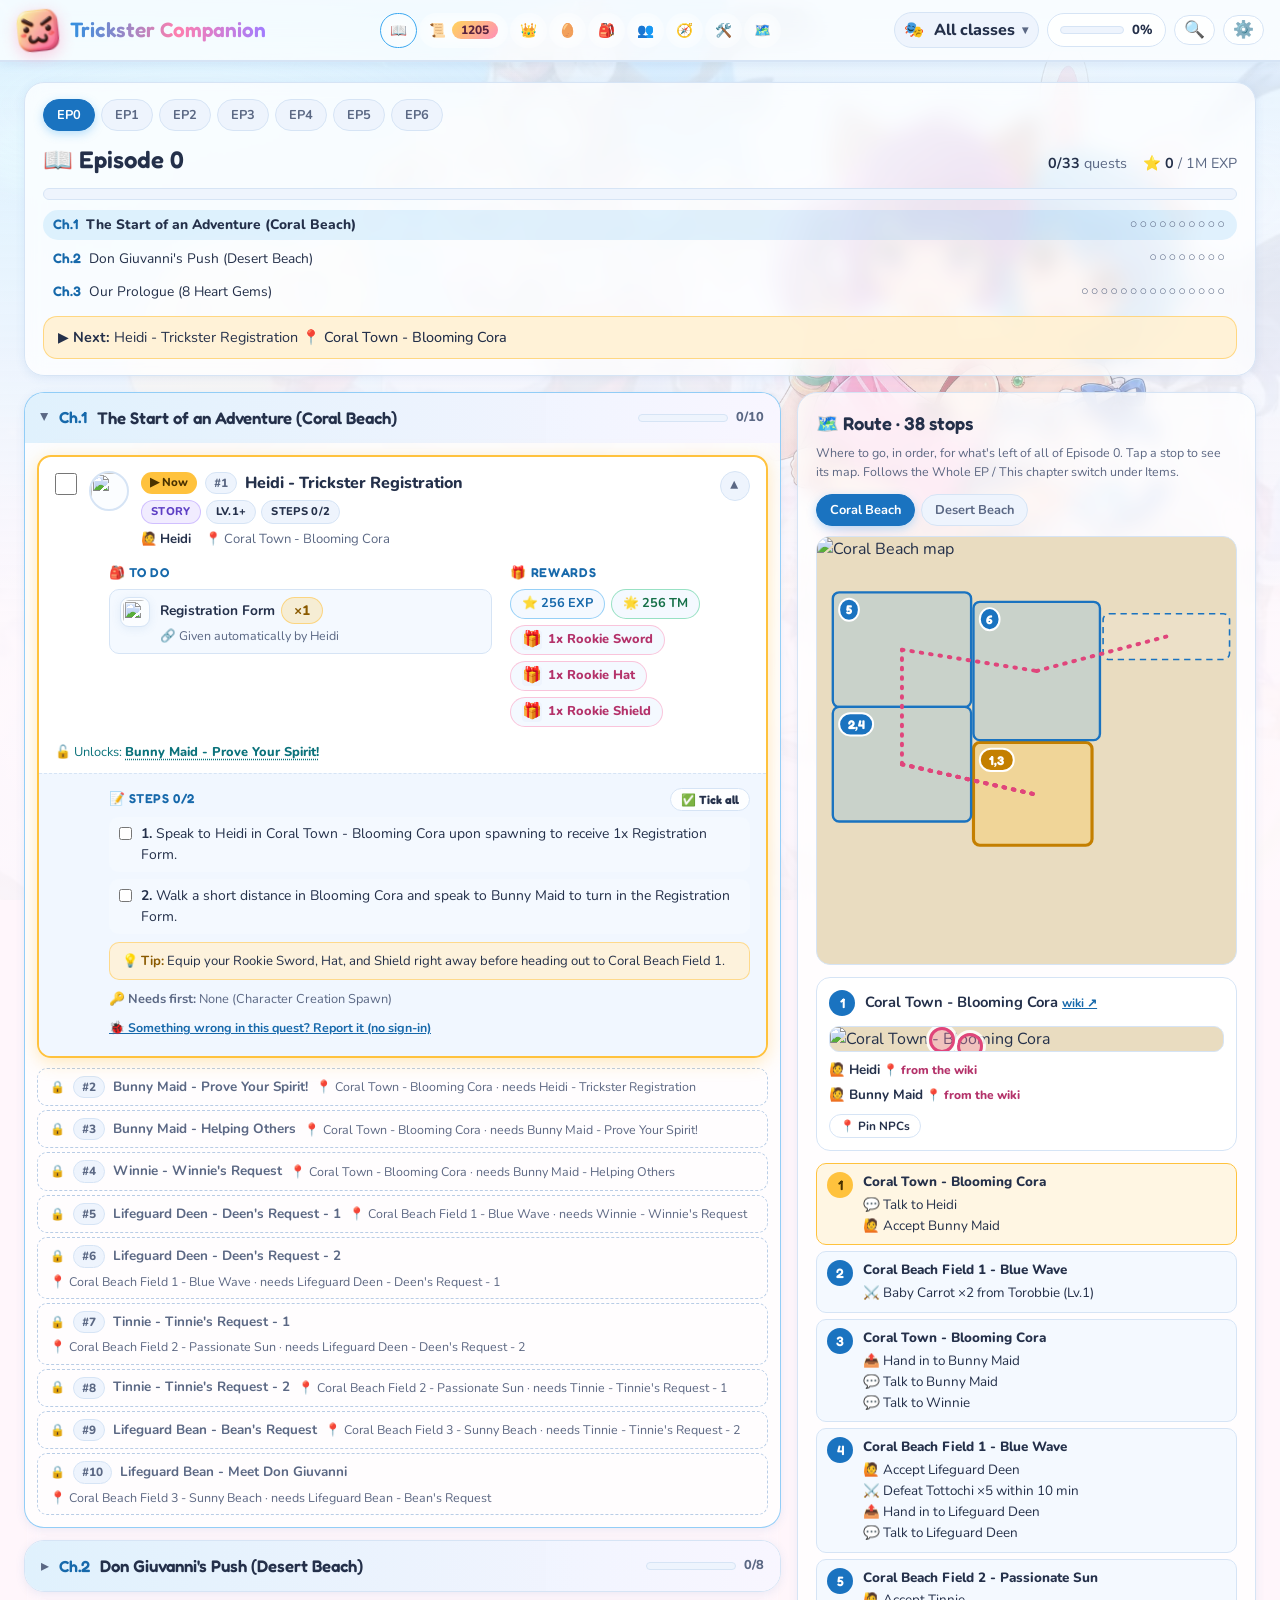
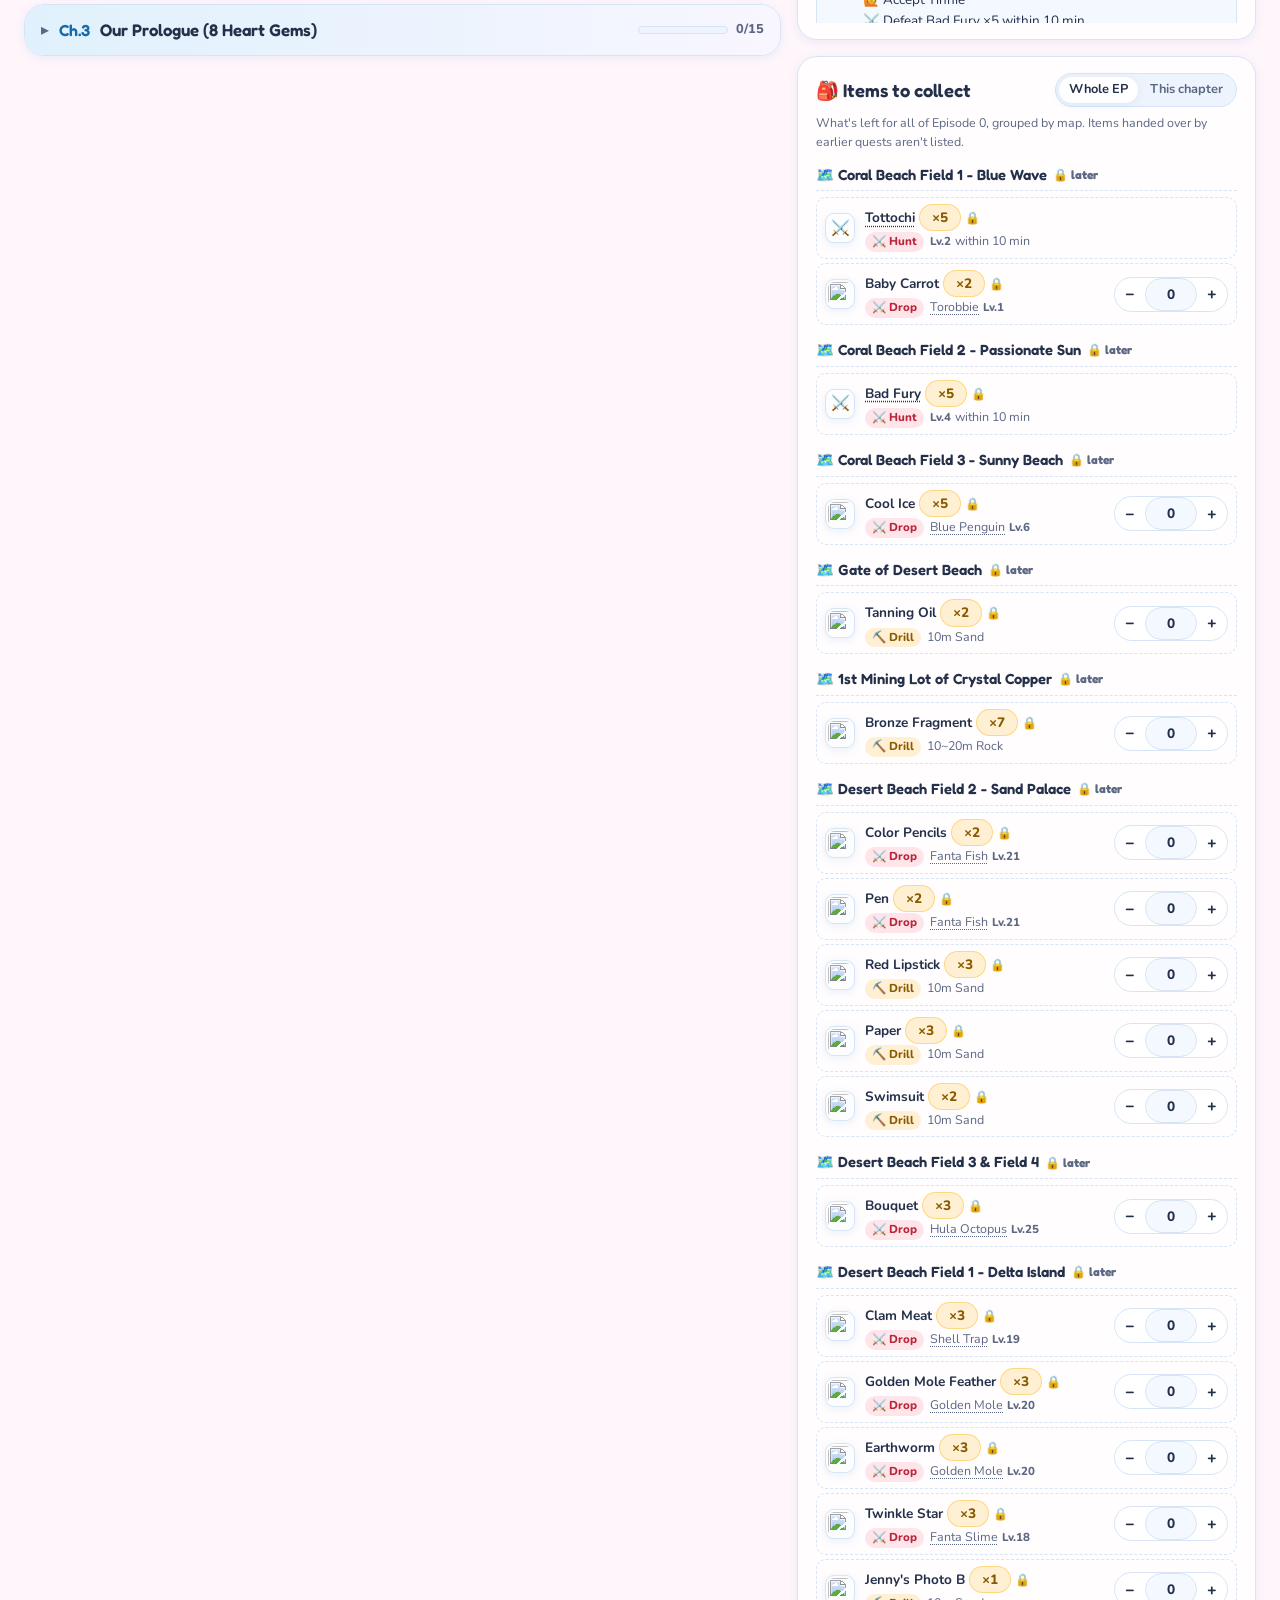
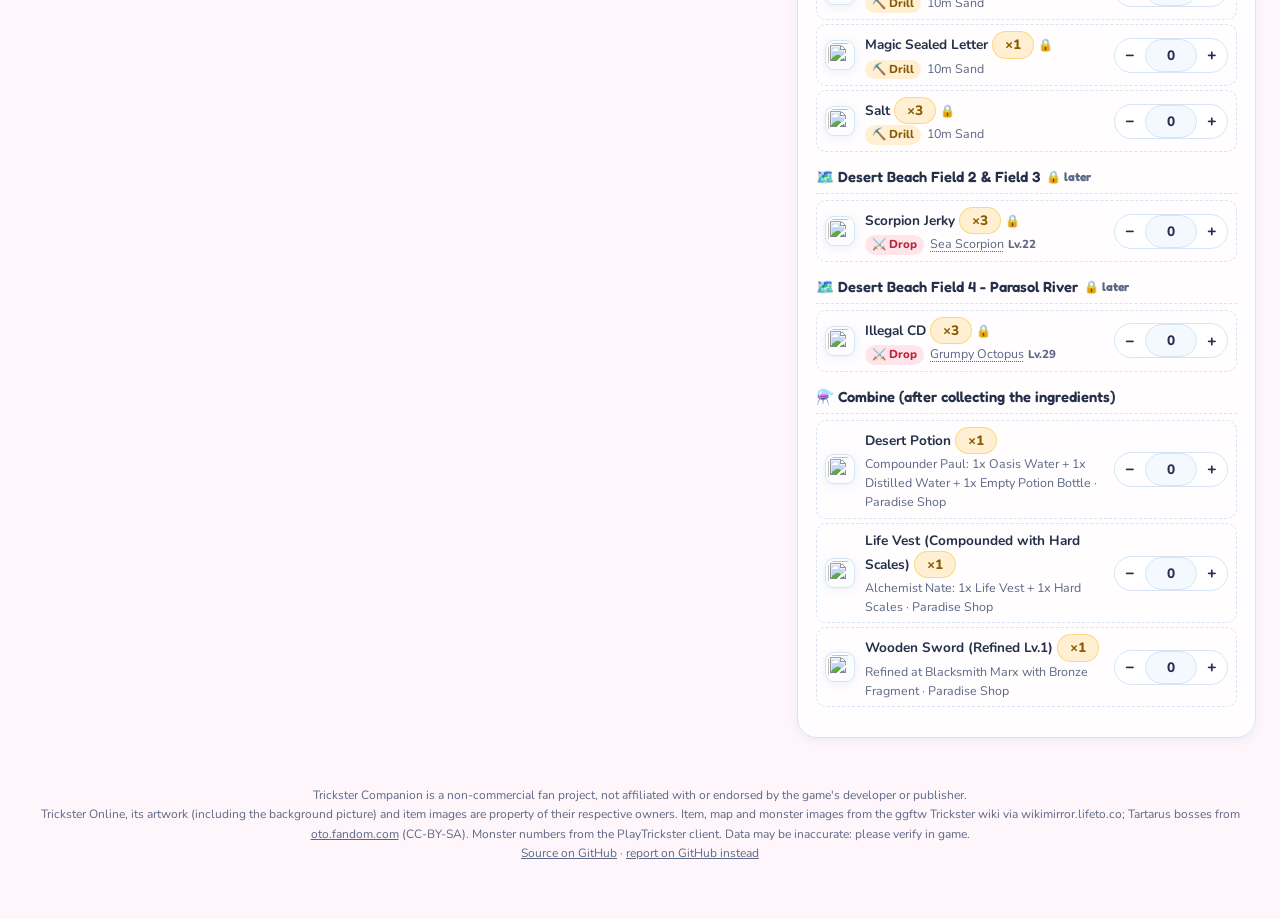
==== commit 5002ac1a: "feat: 🥚 Guardian page - the 5 stages from Card Identification (Lv.65) to Mind's Eye (Lv.180) as a   " ====
--- a/index.html
+++ b/index.html
@@ -51,6 +51,7 @@
         <button class="view-tab active" id="tabBtnEpisodes" onclick="switchView('episodes')"><span class="tab-icon" aria-hidden="true">📖</span><span class="tab-label">Episodes</span></button>
         <button class="view-tab" id="tabBtnQuests" onclick="switchView('quests')"><span class="tab-icon" aria-hidden="true">📜</span><span class="tab-label">Quests</span><span class="badge-count" id="badgeQuestCount">0</span></button>
         <button class="view-tab" id="tabBtnBosses" onclick="switchView('bosses')"><span class="tab-icon" aria-hidden="true">👑</span><span class="tab-label">Bosses</span></button>
+        <button class="view-tab" id="tabBtnGuardian" onclick="switchView('guardian')"><span class="tab-icon" aria-hidden="true">🥚</span><span class="tab-label">Guardian</span></button>
         <button class="view-tab" id="tabBtnBag" onclick="switchView('bag')"><span class="tab-icon" aria-hidden="true">🎒</span><span class="tab-label">Bag</span></button>
         <button class="view-tab" id="tabBtnFriends" onclick="switchView('friends')"><span class="tab-icon" aria-hidden="true">👥</span><span class="tab-label">Friends</span></button>
         <button class="view-tab" id="tabBtnBuild" onclick="switchView('build')"><span class="tab-icon" aria-hidden="true">🧭</span><span class="tab-label">Build guide</span></button>
@@ -259,6 +260,11 @@
     <!-- VIEW: BUILD PLANNER (js/planner.js) -->
     <div id="viewPlanner" class="hidden">
       <div id="plannerContainer"><p class="calc-desc">Loading…</p></div>
+    </div>
+
+    <!-- VIEW: GUARDIAN (js/guardian.js, data/guardian.json) -->
+    <div id="viewGuardian" class="hidden">
+      <div id="guardianContainer"><p class="calc-desc">Loading…</p></div>
     </div>
 
     <!-- VIEW: BOSSES (js/boss.js, data/bosses.json) -->
@@ -372,6 +378,7 @@
   <script src="js/search.js"></script>
   <script src="js/build.js"></script>
   <script src="js/boss.js"></script>
+  <script src="js/guardian.js"></script>
   <script>
     // ============================================================================
     // QUEST DATA: loaded from data/quests/*.json by js/data.js (see loadData below)
@@ -573,7 +580,7 @@
       const cats = selectedCats();
 
       let list = QUESTS.filter(q => {
-        if (BOSS_OF.has(q.id)) return false; // on the 👑 Bosses page
+        if (onOwnPage(q.id)) return false; // on the 👑 Bosses or 🥚 Guardian page
         if (!matchesClassFilter(q, cls)) return false;
         if (!inSelectedArea(q)) return false;
         if (cats.length && !cats.some(c => q.categories.includes(c))) return false;
@@ -801,7 +808,7 @@
       renderAll();
     }
 
-    const VIEWS = { episodes: "Episodes", quests: "Quests", bosses: "Bosses", bag: "Bag", friends: "Friends", build: "Build", planner: "Planner", roadmap: "Roadmap" };
+    const VIEWS = { episodes: "Episodes", quests: "Quests", bosses: "Bosses", guardian: "Guardian", bag: "Bag", friends: "Friends", build: "Build", planner: "Planner", roadmap: "Roadmap" };
 
     function switchView(viewName) {
       if (viewName === "calc") viewName = "quests"; // the calculator now lives in the checklist
@@ -822,6 +829,7 @@
       if (viewName === "build") renderBuild();
       if (viewName === "planner") renderPlanner();
       if (viewName === "bosses") renderBosses();
+      if (viewName === "guardian") renderGuardian();
     }
 
     // ============================================================================
@@ -829,7 +837,7 @@
     // ============================================================================
     function renderStatsAndRegions() {
       const cls = appState.selectedClass || "All";
-      const activePool = QUESTS.filter(q => !BOSS_OF.has(q.id) && matchesClassFilter(q, cls));
+      const activePool = QUESTS.filter(q => !onOwnPage(q.id) && matchesClassFilter(q, cls));
 
       const totalCount = activePool.length;
       const doneCount = activePool.filter(q => !!appState.completedQuests[q.id]).length;
@@ -1225,6 +1233,17 @@
     function jumpToQuest(id) {
       const q = questById(id);
       if (!q) return;
+      if (GUARD_OF.has(id)) { // a guardian quest: its card is on the 🥚 Guardian page, under its stage
+        appState.expandedQuests[id] = true;
+        GUARD_UI.quests = GUARD_OF.get(id);
+        saveState();
+        switchView("guardian");
+        requestAnimationFrame(() => {
+          const el = document.getElementById("qcard-" + id);
+          if (el) el.scrollIntoView({ block: "start", behavior: "smooth" });
+        });
+        return;
+      }
       if (BOSS_OF.has(id)) { // a boss's quest: its card is on the boss's page
         appState.expandedQuests[id] = true;
         appState.bossOpen = BOSS_OF.get(id);
@@ -2362,6 +2381,7 @@
       renderChecklistFarm();
       renderKeyRoadmap();
       if (appState.currentView === "bosses") renderBosses(); // boss ticks are steps: a synced copy changes them
+      if (appState.currentView === "guardian") renderGuardian();
     }
 
     // ============================================================================
@@ -2420,6 +2440,40 @@
         switchView("planner");
       }
     });
+    // ============================================================================
+    // 🥚 GUARDIAN (js/guardian.js): data/guardian.json, loaded with the quests. Stage ticks are steps
+    // ("guard:0"), so they sync; its quests show on this page only.
+    // ============================================================================
+    let GUARDIAN = null;
+    let GUARD_OF = new Map(); // quest id -> the stage it belongs to
+    const GUARD_UI = { recipe: "", quests: -1 };
+    function setGuardian(d) {
+      GUARDIAN = d;
+      GUARD_OF = new Map();
+      ((d && d.stages) || []).forEach((s, i) => (s.quests || []).forEach(id => GUARD_OF.set(id, i)));
+    }
+    /** A quest whose card lives on the 👑 Bosses or 🥚 Guardian page, not on the Quests page. */
+    const onOwnPage = id => BOSS_OF.has(id) || GUARD_OF.has(id);
+    function renderGuardian() {
+      const box = document.getElementById("guardianContainer");
+      if (!box) return;
+      if (!GUARDIAN) { box.innerHTML = `<p class="calc-desc">Couldn't load the guardian guide. Check the connection and reload the page.</p>`; return; }
+      box.innerHTML = TQGuardian.render({
+        data: GUARDIAN, steps: appState.completedSteps, ui: GUARD_UI,
+        questCard: id => { const q = questById(id); return q ? renderQuestCard(q) : ""; },
+        questDone: id => !!appState.completedQuests[id]
+      });
+    }
+    Object.assign(TQGuardian, {
+      step(i, on) {
+        const key = TQGuardian.stepKey(i);
+        if (on) appState.completedSteps[key] = true; else delete appState.completedSteps[key];
+        saveState(); renderGuardian();
+      },
+      quests(i, open) { GUARD_UI.quests = open ? i : (GUARD_UI.quests === i ? -1 : GUARD_UI.quests); },
+      recipe(graph) { GUARD_UI.recipe = graph; renderGuardian(); }
+    });
+
     function bossTick(key, on) {
       if (on) appState.completedSteps[key] = true; else delete appState.completedSteps[key];
       saveState(); renderBosses();
@@ -2523,8 +2577,10 @@
     async function loadData() {
       // the boss list comes with the quests: its quests live on the 👑 Bosses page, not the Quests page
       const bosses = TQData.fetchJson("data/bosses.json").catch(() => null);
+      const guardian = TQData.fetchJson("data/guardian.json").catch(() => null); // its quests live on the 🥚 Guardian page
       const data = await TQData.loadAll("data/");
       setBosses(await bosses);
+      setGuardian(await guardian);
       QUESTS = data.quests;
       PREREQS = data.prereqsById;
       MAP_INDEX = TQRoute.indexMaps(data.maps);
--- a/css/app.css
+++ b/css/app.css
@@ -2372,7 +2372,7 @@
 }
 
 .topbar {
-  max-width: 1600px;
+  max-width: 1900px;
   margin: 0 auto;
   padding: 8px 24px;
   display: flex;
@@ -2786,8 +2786,8 @@
   gap: 8px;
 }
 
-/* eight page tabs with names need ~1700px; below that tighten the bar first, then go icon-only */
-@media (max-width: 1800px) {
+/* nine page tabs with names need ~1950px; below that tighten the bar first, then go icon-only */
+@media (max-width: 1950px) {
   .topbar {
     gap: 10px;
     padding-inline: 16px;
@@ -2804,7 +2804,7 @@
 }
 
 /* narrower laptops: tabs show icons only, names on hover */
-@media (max-width: 1560px) {
+@media (max-width: 1660px) {
   .app-header .view-tab .tab-label {
     display: none;
   }
@@ -3147,18 +3147,24 @@
   .app-header .view-tabs {
     grid-template-columns: none;
     grid-auto-flow: column;
-    grid-auto-columns: 1fr;
+    /* columns may shrink below their label: 9 tabs on a 375px phone */
+    grid-auto-columns: minmax(0, 1fr);
   }
 }
 
 @media (max-width: 420px) {
   .app-header .view-tab {
-    font-size: 0.62rem;
-    letter-spacing: -0.01em;
-  }
-
+    font-size: 0.56rem;
+    letter-spacing: -0.03em;
+    min-width: 0;
+    padding-inline: 0;
+  }
+
+  /* a long name (Build guide) takes two lines rather than pushing the bar wider */
   .app-header .view-tab .tab-label {
-    white-space: nowrap;
+    white-space: normal;
+    line-height: 1.05;
+    text-align: center;
   }
 }
 
@@ -5150,6 +5156,7 @@
 .bs-drop-list li > .bd-note { grid-column: 2; font-size: 0.8rem; }
 .bs-drop-pic { width: 30px; height: 30px; object-fit: contain; grid-row: span 2; }
 .bs-drop-name { min-width: 0; }
+.bs-drop-nopic { display: grid; place-items: center; font-size: 1.1rem; opacity: 0.55; filter: grayscale(1); }
 
 .bs-puzzle { margin-top: 8px; padding: 8px 10px; border-radius: var(--radius-sm); border: 1px dashed var(--border-highlight); background: var(--bg-card); }
 .bs-puzzle summary { cursor: pointer; font-weight: 800; color: var(--ink-blue); }
@@ -5185,3 +5192,40 @@
   .bs-card-sprite { max-height: 70px; }
   .bs-card-pics .bs-seal { width: 24px; }
 }
+
+/* ---------- 🥚 Guardian page (js/guardian.js) ---------- */
+.gd-page .tag { white-space: nowrap; }
+/* the egg's graph as the game draws it: Power top left, Magic top right, Sense bottom left, Charm bottom right */
+.gd-graph { display: inline-grid; grid-template-columns: repeat(2, 1.35em); gap: 2px; font-family: var(--font-display); font-size: 0.78rem; line-height: 1.35em; text-align: center; vertical-align: middle; }
+.gd-graph > span { border-radius: 5px; font-weight: 800; }
+.gd-graph.is-big { font-size: 1.15rem; grid-template-columns: repeat(2, 1.6em); line-height: 1.6em; }
+.gd-g-power { background: color-mix(in srgb, var(--accent-red) 22%, var(--bg-card)); color: var(--ink-red); }
+.gd-g-magic { background: color-mix(in srgb, var(--accent-blue) 22%, var(--bg-card)); color: var(--ink-blue); }
+.gd-g-sense { background: color-mix(in srgb, var(--accent-purple) 22%, var(--bg-card)); color: var(--ink-purple); }
+.gd-g-charm { background: color-mix(in srgb, var(--accent-orange) 24%, var(--bg-card)); color: var(--ink-orange); }
+.gd-quests { margin-top: 8px; }
+.gd-quests > summary { cursor: pointer; font-weight: 700; font-size: 0.88rem; color: var(--ink-blue); margin-bottom: 6px; }
+.gd-recipe-tabs { display: flex; flex-wrap: wrap; gap: 6px; margin-bottom: 10px; }
+.gd-recipe-tab { display: inline-flex; align-items: center; gap: 8px; padding: 6px 10px; font: inherit; font-size: 0.85rem; line-height: 1.2; text-align: left; cursor: pointer;
+  border: 1px solid var(--border); border-radius: var(--radius-sm); background: var(--bg-card); color: var(--text-primary); }
+.gd-recipe-tab.is-on { border-color: var(--accent-blue); box-shadow: 0 0 0 2px color-mix(in srgb, var(--accent-blue) 30%, transparent); }
+.gd-recipe-sum { display: flex; gap: 12px; align-items: center; margin: 0 0 8px; }
+.gd-recipe-steps { margin: 0; padding-left: 22px; display: grid; gap: 6px; }
+.gd-recipe-steps li { display: flex; gap: 10px; align-items: center; justify-content: space-between; padding: 4px 0; border-bottom: 1px dashed var(--border); }
+.gd-step-do { min-width: 0; }
+.gd-rules, .gd-list { margin: 0 0 10px; padding-left: 20px; display: grid; gap: 4px; font-size: 0.9rem; }
+.gd-actions { display: grid; grid-template-columns: repeat(auto-fit, minmax(min(100%, 220px), 1fr)); gap: 8px; }
+.gd-action { padding: 8px 10px; border-radius: var(--radius-sm); border: 1px solid var(--border); background: var(--bg-primary); font-size: 0.86rem; }
+.gd-action ul { margin: 4px 0 0; padding-left: 18px; display: grid; gap: 4px; }
+.gd-action-head { margin: 0; }
+.gd-action.bd-power { border-left: 4px solid var(--accent-red); }
+.gd-action.bd-magic { border-left: 4px solid var(--accent-blue); }
+.gd-action.bd-sense { border-left: 4px solid var(--accent-purple); }
+.gd-action.bd-charm { border-left: 4px solid var(--accent-orange); }
+.gd-guardians, .gd-skills { margin-top: 12px; }
+.gd-grid { list-style: none; margin: 0; padding: 0; display: grid; grid-template-columns: repeat(auto-fill, minmax(min(100%, 230px), 1fr)); gap: 8px; }
+.gd-card { display: flex; gap: 10px; align-items: center; padding: 8px 10px; border-radius: var(--radius-sm); border: 1px solid var(--border); background: var(--bg-primary); font-size: 0.88rem; }
+.gd-card img { width: 64px; height: 64px; object-fit: contain; flex: none; image-rendering: pixelated; }
+.gd-about { color: var(--text-secondary); font-size: 0.82rem; }
+.gd-skill-lines { display: grid; grid-template-columns: repeat(auto-fit, minmax(min(100%, 220px), 1fr)); gap: 4px 12px; }
+.gd-skills details > summary { cursor: pointer; font-weight: 700; color: var(--ink-blue); margin: 6px 0; }
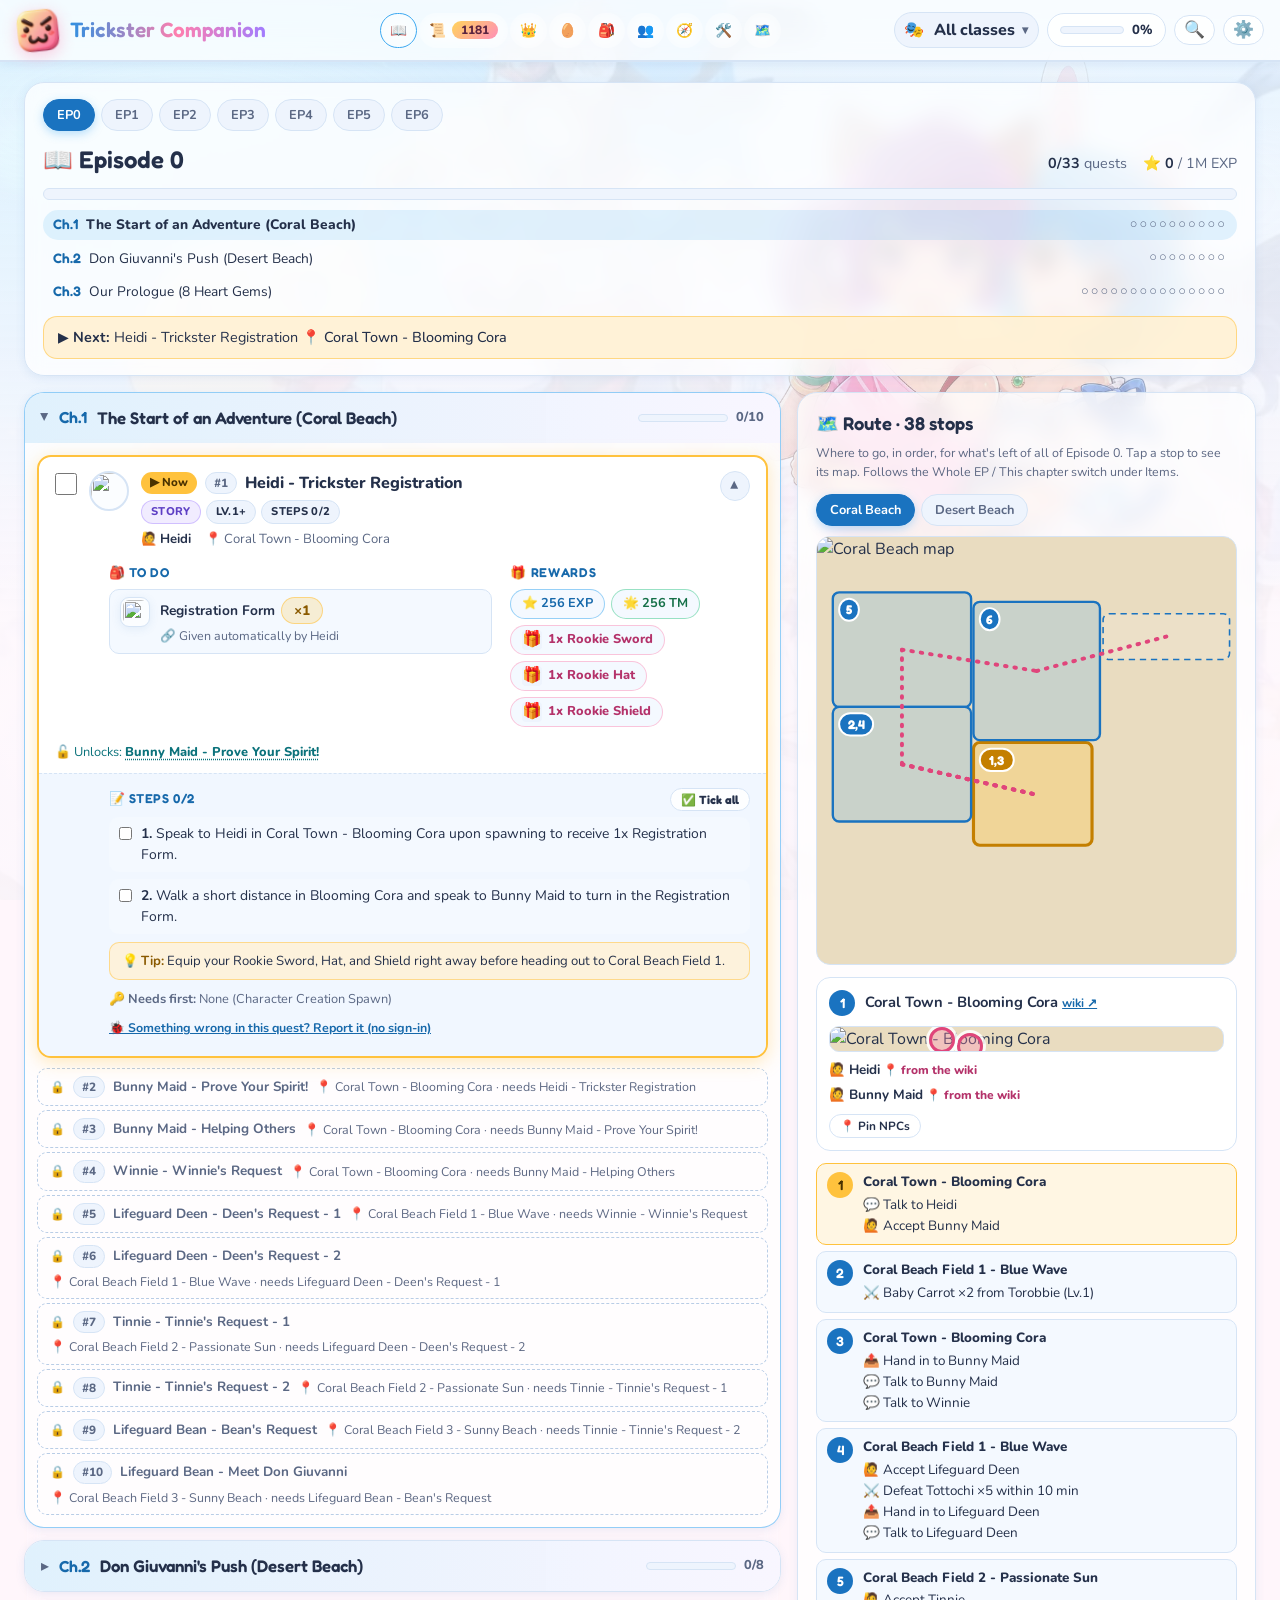
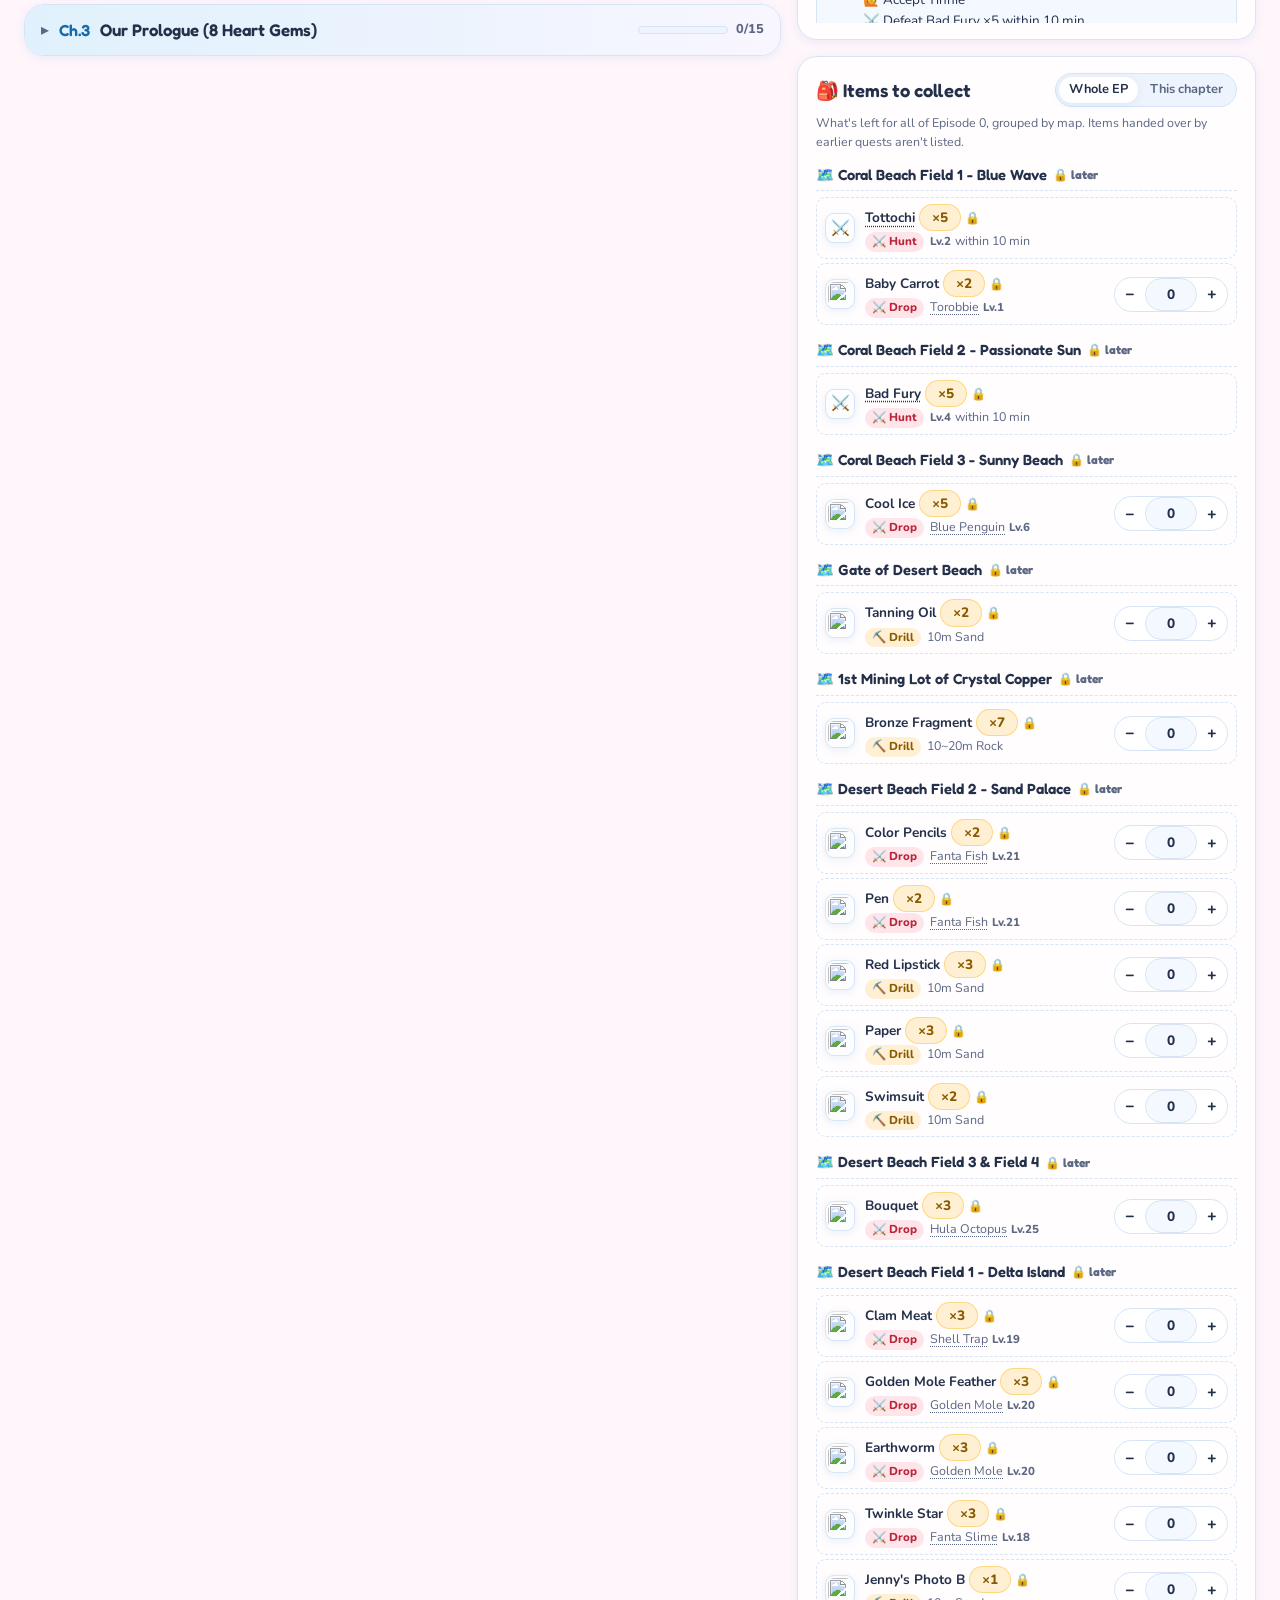
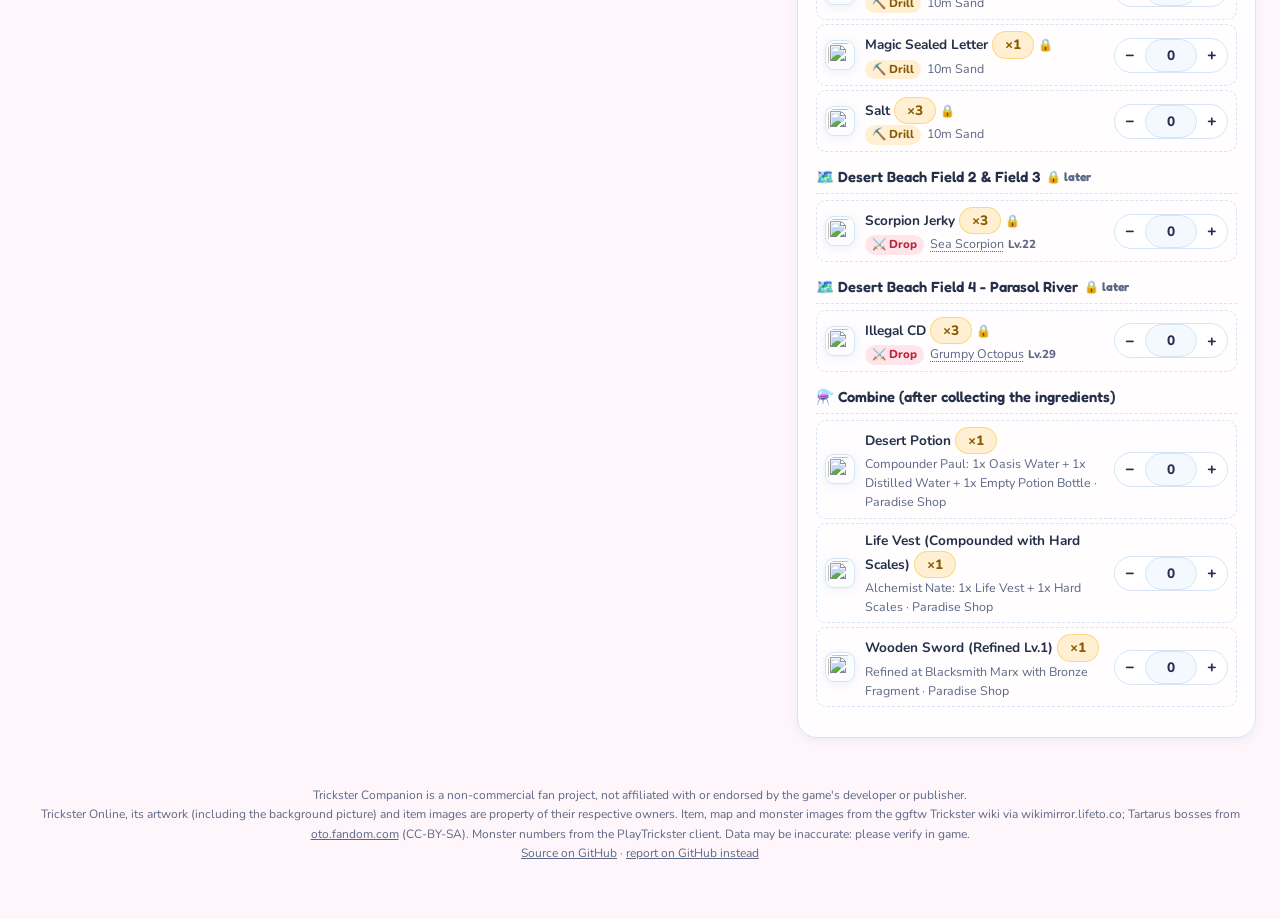
==== commit ea24289c: "feat: Mind's Eye quests move to the Guardian page (stage 5, by area) The 24 Mind's Eye quests (3 per" ====
--- a/index.html
+++ b/index.html
@@ -2461,6 +2461,7 @@
       box.innerHTML = TQGuardian.render({
         data: GUARDIAN, steps: appState.completedSteps, ui: GUARD_UI,
         questCard: id => { const q = questById(id); return q ? renderQuestCard(q) : ""; },
+        questArea: id => { const q = questById(id); return q ? (q.area || q.region || "") + (q.minLevel ? ` (Lv.${q.minLevel}+)` : "") : ""; },
         questDone: id => !!appState.completedQuests[id]
       });
     }
--- a/css/app.css
+++ b/css/app.css
@@ -5204,6 +5204,7 @@
 .gd-g-sense { background: color-mix(in srgb, var(--accent-purple) 22%, var(--bg-card)); color: var(--ink-purple); }
 .gd-g-charm { background: color-mix(in srgb, var(--accent-orange) 24%, var(--bg-card)); color: var(--ink-orange); }
 .gd-quests { margin-top: 8px; }
+.gd-quest-area { margin: 10px 0 2px !important; font-size: 0.8rem; font-weight: 800; color: var(--text-secondary); }
 .gd-quests > summary { cursor: pointer; font-weight: 700; font-size: 0.88rem; color: var(--ink-blue); margin-bottom: 6px; }
 .gd-recipe-tabs { display: flex; flex-wrap: wrap; gap: 6px; margin-bottom: 10px; }
 .gd-recipe-tab { display: inline-flex; align-items: center; gap: 8px; padding: 6px 10px; font: inherit; font-size: 0.85rem; line-height: 1.2; text-align: left; cursor: pointer;
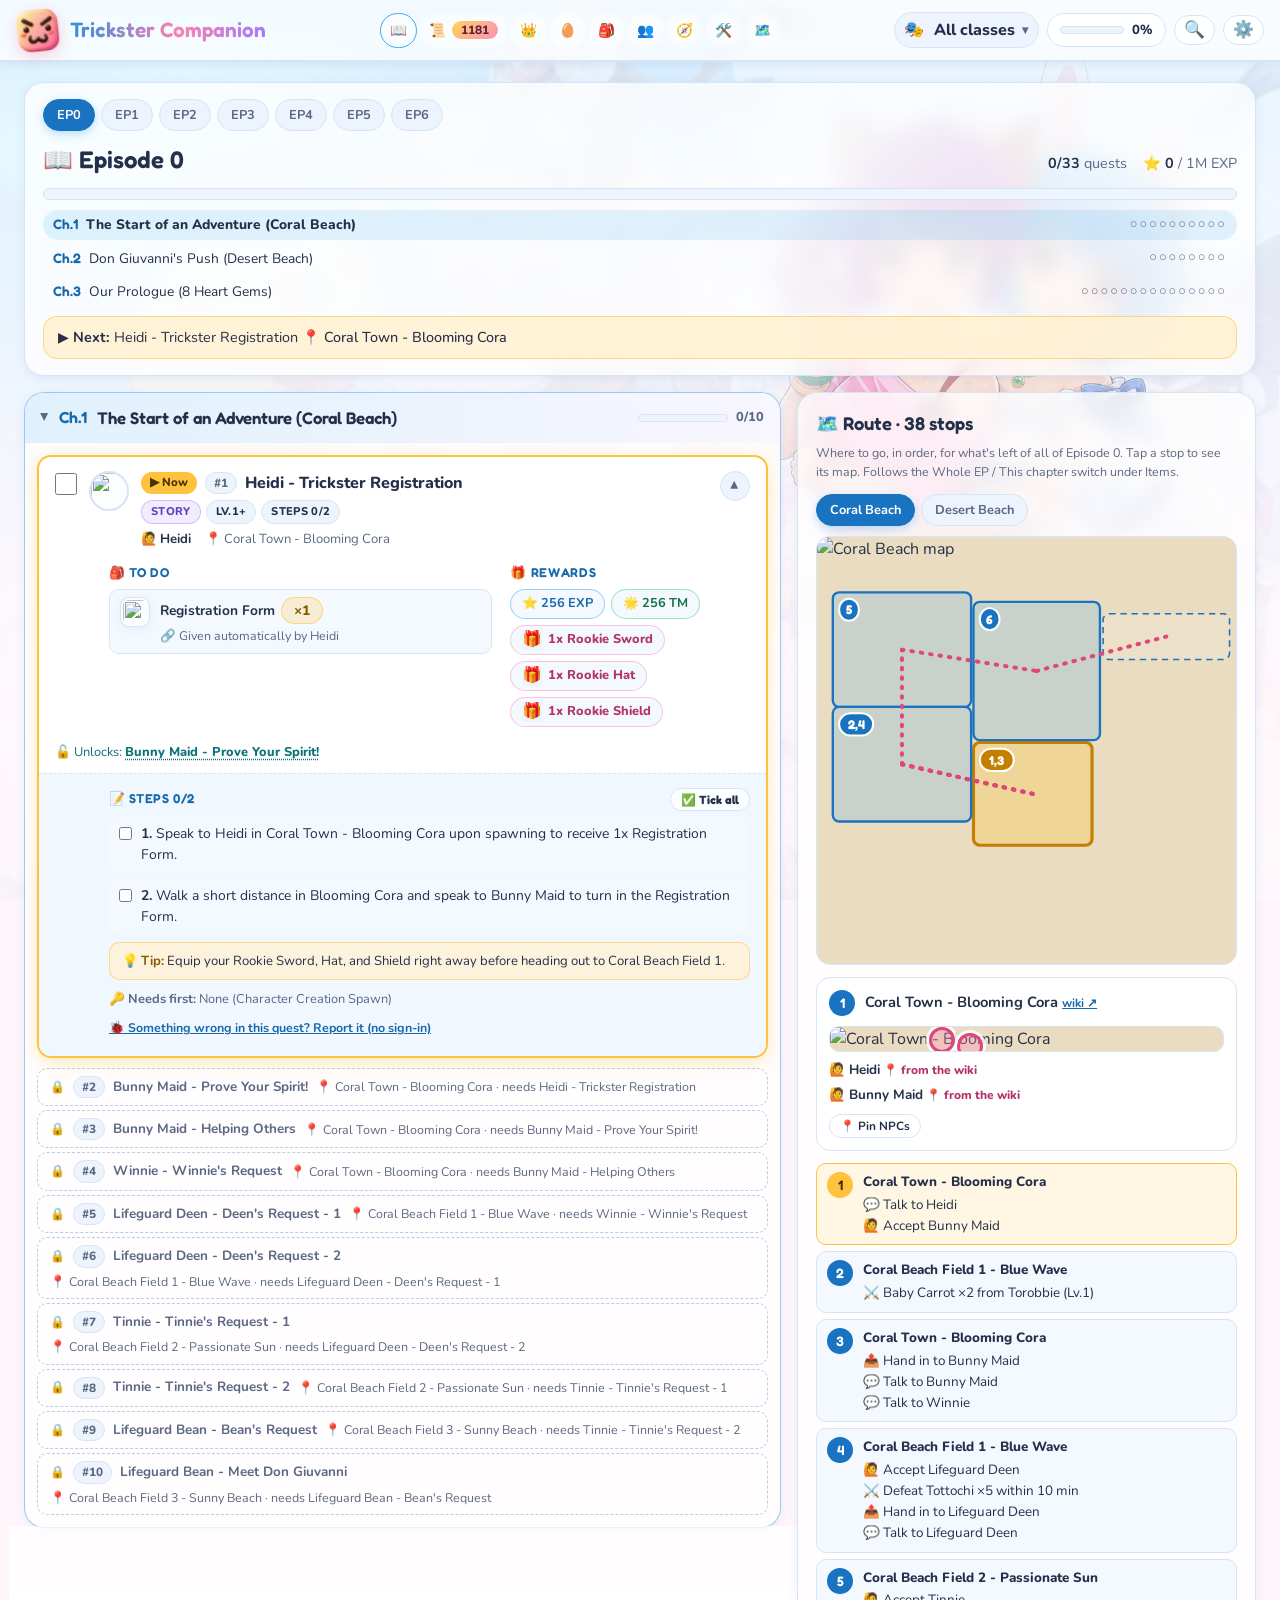
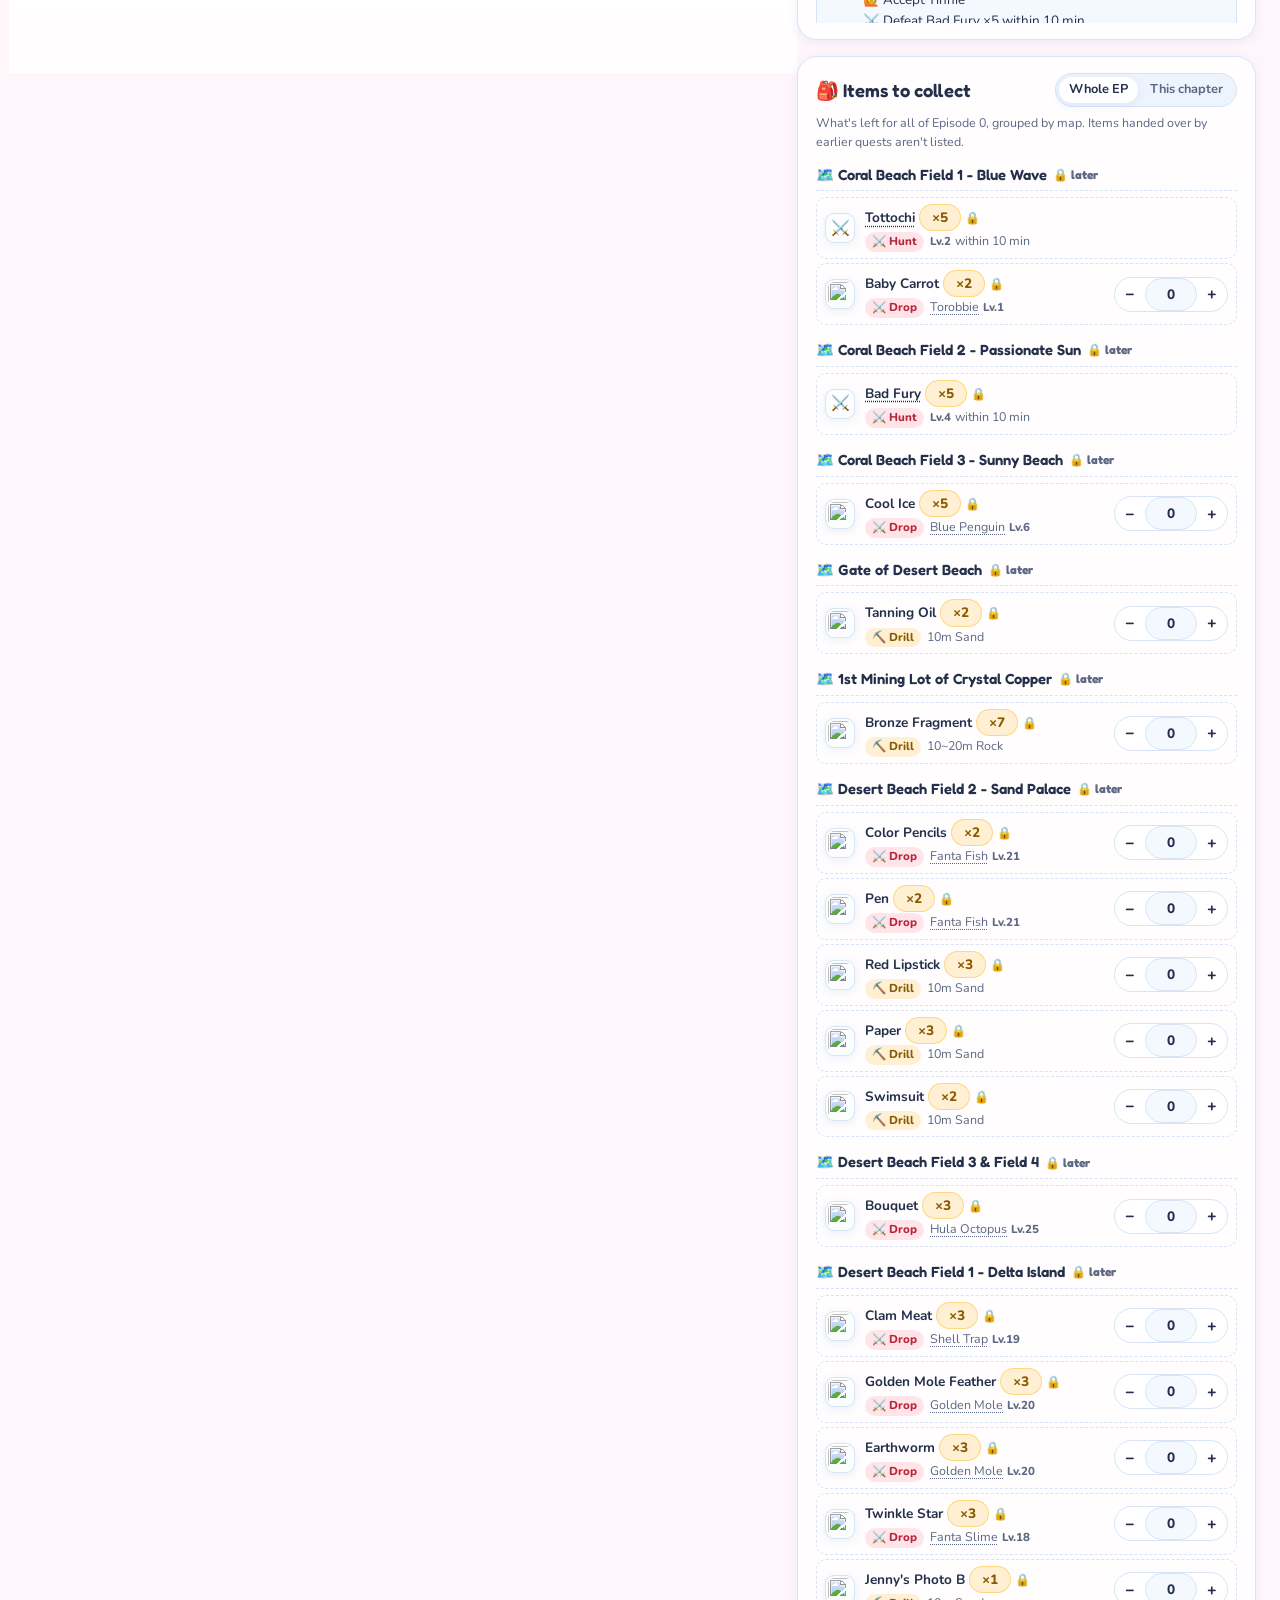
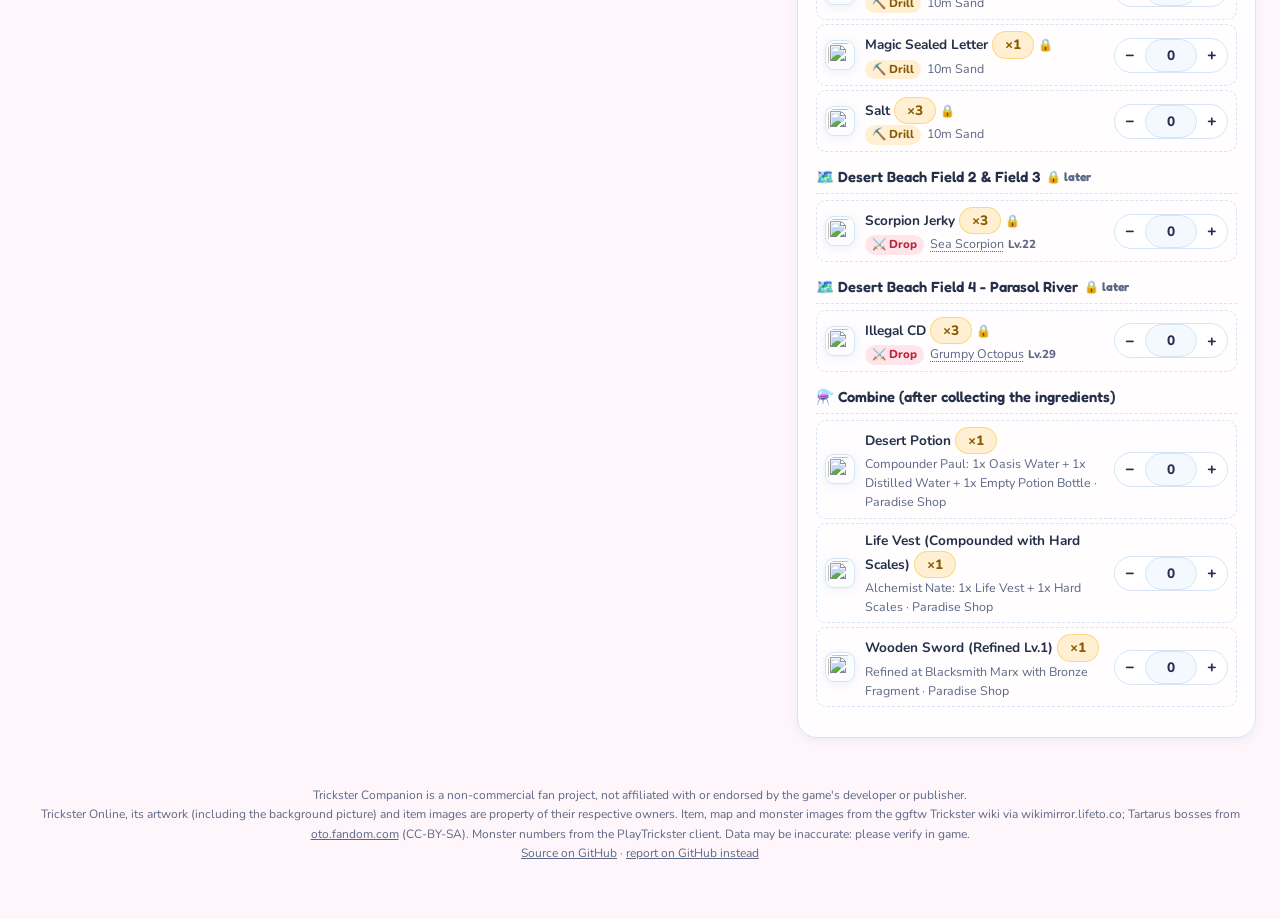
==== commit f04a782b: "Merge fix/skill-formulas into dev" ====
--- a/index.html
+++ b/index.html
@@ -1772,6 +1772,26 @@
       for (const m of MONSTERS.monsters) if (pic.has(m.id)) m.pic = pic.get(m.id);
     }
 
+    /** A skill of data/builds.json by name (the guardian's skills come from any job's list). */
+    let SKILL_BY_NAME = null;
+    function skillByName(name) {
+      if (!SKILL_BY_NAME && BUILDS) { SKILL_BY_NAME = new Map(); for (const list of Object.values(BUILDS.skills)) for (const sk of list) if (!SKILL_BY_NAME.has(sk.name)) SKILL_BY_NAME.set(sk.name, sk); }
+      return SKILL_BY_NAME ? SKILL_BY_NAME.get(name) : null;
+    }
+    /** My open build's guardian, made when first touched. */
+    function guardianOf() {
+      const b = editable();
+      if (!b) return null;
+      if (!b.guardian) b.guardian = { graph: [0, 0, 0, 0], skills: {}, debuff: false };
+      return b.guardian;
+    }
+    function guardianSave() {
+      const b = editable();
+      if (b) b.guardian = TQPlanner.cleanGuardian(b.guardian) || undefined;
+      if (b && !b.guardian) delete b.guardian;
+      plannerChanged();
+    }
+
     function plannerState() {
       if (!appState.planner || !Array.isArray(appState.planner.builds)) appState.planner = { builds: [], current: "" };
       const p = appState.planner;
@@ -1808,7 +1828,8 @@
         stats: BUILDS.stats, base: base.base, baseFrom: base.from, baseChecked: base.checked, estimateFrom: base.estimateFrom, estimateSpread: base.spread, estimateKnown: base.known,
         buffs, values: BUFF_VALUES, buffLists: TQPlanner.buffLists(BUILDS, buffs, job ? TQBuild.skillSets(BUILDS, build.cls, job.name) : []),
         art: job && job.art, signedIn: !!(window.TQCloud && TQCloud.user()), ui: PLANNER_UI,
-        formula: window.TQFormula, growthChart: TQBuild.growthChart, monsters: MONSTERS, bossMons: BOSSES ? BOSSES.bosses.map(x => x.monster) : [], recentMons: monRecent(), skillSets: job ? TQBuild.skillSets(BUILDS, build.cls, job.name) : []
+        formula: window.TQFormula, growthChart: TQBuild.growthChart, monsters: MONSTERS, bossMons: BOSSES ? BOSSES.bosses.map(x => x.monster) : [], recentMons: monRecent(), skillSets: job ? TQBuild.skillSets(BUILDS, build.cls, job.name) : [],
+        guardianSkills: GUARDIAN ? GUARDIAN.skills.first : null, skillByName: skillByName
       }));
     }
 
@@ -1875,6 +1896,11 @@
         saveState(); switchView("build");
       },
       /** My plan for bonus points (% per stat): set one stat, take it out (0), or 'reset' to the suggestion. */
+      // 🥚 the build's guardian: graph, learnt skills and levels, debuffs on the Battle Summary monster
+      guardGraph(i, value) { const g = guardianOf(); if (!g) return; g.graph[i] = Math.max(0, Math.min(9, plNum(value))); guardianSave(); },
+      guardSkill(name, on) { const g = guardianOf(); if (!g) return; if (on) g.skills[name] = "M"; else delete g.skills[name]; guardianSave(); },
+      guardLevel(name, lv) { const g = guardianOf(); if (!g || !(name in g.skills)) return; g.skills[name] = String(lv); guardianSave(); },
+      guardDebuff(on) { const g = guardianOf(); if (!g) return; g.debuff = !!on; guardianSave(); },
       plan(stat, value) {
         const b = editable();
         if (!b) return;
@@ -1895,6 +1921,14 @@
         plannerChanged();
       },
       planEdit(open) { PLANNER_UI.planEdit = open; },
+      /** A number some skill formulas need that the status window doesn't show (Gun AP, Throw AP …). */
+      input(key, value) {
+        const b = editable();
+        if (!b) return;
+        b.inputs = TQPlanner.cleanInputs(Object.assign({}, b.inputs, { [key]: value }));
+        if (!Object.keys(b.inputs).length) delete b.inputs;
+        plannerChanged();
+      },
       /** Every bonus point the character has, spread by the plan. */
       usePlan() {
         const b = editable();
--- a/css/app.css
+++ b/css/app.css
@@ -4921,6 +4921,12 @@
 .pl-power-vals { display: flex; flex-wrap: wrap; gap: 4px 14px; justify-content: flex-end; }
 .pl-power-val b { font-family: var(--font-display); font-size: 1.1rem; color: var(--ink-red); }
 .pl-power-f { grid-column: 1 / -1; font-size: 0.75rem; color: var(--text-muted); white-space: normal; overflow-wrap: anywhere; }
+.pl-power-why { grid-column: 1 / -1; font-size: 0.75rem; overflow-wrap: anywhere; }
+.pl-power-why code { font-size: inherit; }
+.pl-inputs { display: flex; flex-wrap: wrap; align-items: end; gap: 8px 12px; margin: 0 0 10px; }
+.pl-inputs label { display: flex; flex-direction: column; gap: 2px; font-size: 0.75rem; font-weight: 600; color: var(--text-muted); }
+.pl-inputs input { width: 7.5em; }
+.pl-inputs .bd-note { flex-basis: 100%; }
 @media (max-width: 600px) {
   .pl-power-row { grid-template-columns: 1fr auto; }
   .pl-power-vals { grid-column: 1 / -1; justify-content: flex-start; }
@@ -5156,6 +5162,12 @@
 .bs-drop-list li > .bd-note { grid-column: 2; font-size: 0.8rem; }
 .bs-drop-pic { width: 30px; height: 30px; object-fit: contain; grid-row: span 2; }
 .bs-drop-name { min-width: 0; }
+/* what a box gives (Koiosu Legendary Box): under the box, full width */
+.bs-box-in { grid-column: 1 / -1; margin: 4px 0 2px; padding: 6px 8px; border-radius: var(--radius-sm); border: 1px dashed var(--border); background: var(--bg-primary); }
+.bs-box-in > p { margin: 0 0 4px !important; }
+.bs-box-in ul { list-style: none; margin: 0; padding: 0; display: grid; gap: 6px; }
+.bs-box-in li { display: flex; gap: 8px; align-items: flex-start; font-size: 0.85rem; }
+.bs-box-pic { width: 26px; height: 26px; object-fit: contain; flex: none; }
 .bs-drop-nopic { display: grid; place-items: center; font-size: 1.1rem; opacity: 0.55; filter: grayscale(1); }
 
 .bs-puzzle { margin-top: 8px; padding: 8px 10px; border-radius: var(--radius-sm); border: 1px dashed var(--border-highlight); background: var(--bg-card); }
@@ -5230,3 +5242,26 @@
 .gd-about { color: var(--text-secondary); font-size: 0.82rem; }
 .gd-skill-lines { display: grid; grid-template-columns: repeat(auto-fit, minmax(min(100%, 220px), 1fr)); gap: 4px 12px; }
 .gd-skills details > summary { cursor: pointer; font-weight: 700; color: var(--ink-blue); margin: 6px 0; }
+
+/* 🛠️ Planner: the build's 🥚 guardian (js/planner.js guardianBox) */
+.pl-guard-graph { display: flex; flex-wrap: wrap; gap: 6px; align-items: flex-end; }
+.pl-guard-graph .pl-in { width: 76px; padding: 4px 6px; border-radius: var(--radius-sm); }
+.pl-guard-graph .pl-in input { width: 100%; }
+.pl-guard-type { margin-left: 4px; }
+.pl-guard-lines { display: grid; grid-template-columns: repeat(auto-fit, minmax(min(100%, 200px), 1fr)); gap: 8px; margin-top: 10px; }
+.pl-guard-line { padding: 6px 8px; border-radius: var(--radius-sm); border: 1px solid var(--border); background: var(--bg-primary); }
+.pl-guard-line.bd-power { border-left: 4px solid var(--accent-red); }
+.pl-guard-line.bd-magic { border-left: 4px solid var(--accent-blue); }
+.pl-guard-line.bd-sense { border-left: 4px solid var(--accent-purple); }
+.pl-guard-line.bd-charm { border-left: 4px solid var(--accent-orange); }
+.pl-guard-line ul { list-style: none; margin: 4px 0 0; padding: 0; display: grid; gap: 3px; font-size: 0.85rem; }
+.pl-guard-line li { display: flex; gap: 6px; align-items: center; justify-content: space-between; }
+.pl-guard-line label { cursor: pointer; }
+.pl-guard-line input:disabled + * , .pl-guard-line label:has(input:disabled) { opacity: 0.5; }
+.pl-guard-line select { font: inherit; font-size: 0.78rem; padding: 1px 4px; border: 1px solid var(--border); border-radius: 6px; background: var(--bg-card); color: var(--text-primary); }
+.pl-guard-debuff { display: flex; gap: 6px; align-items: center; margin-top: 10px; font-weight: 700; cursor: pointer; }
+.pl-guard-effects { margin: 6px 0; padding-left: 20px; font-size: 0.88rem; }
+.pl-guard { margin: 0; }
+.pl-debuffed { color: var(--ink-green); }
+.pl-bs-monwrap { min-width: 0; }
+.pl-bs-guard { margin: 6px 0 0 !important; }
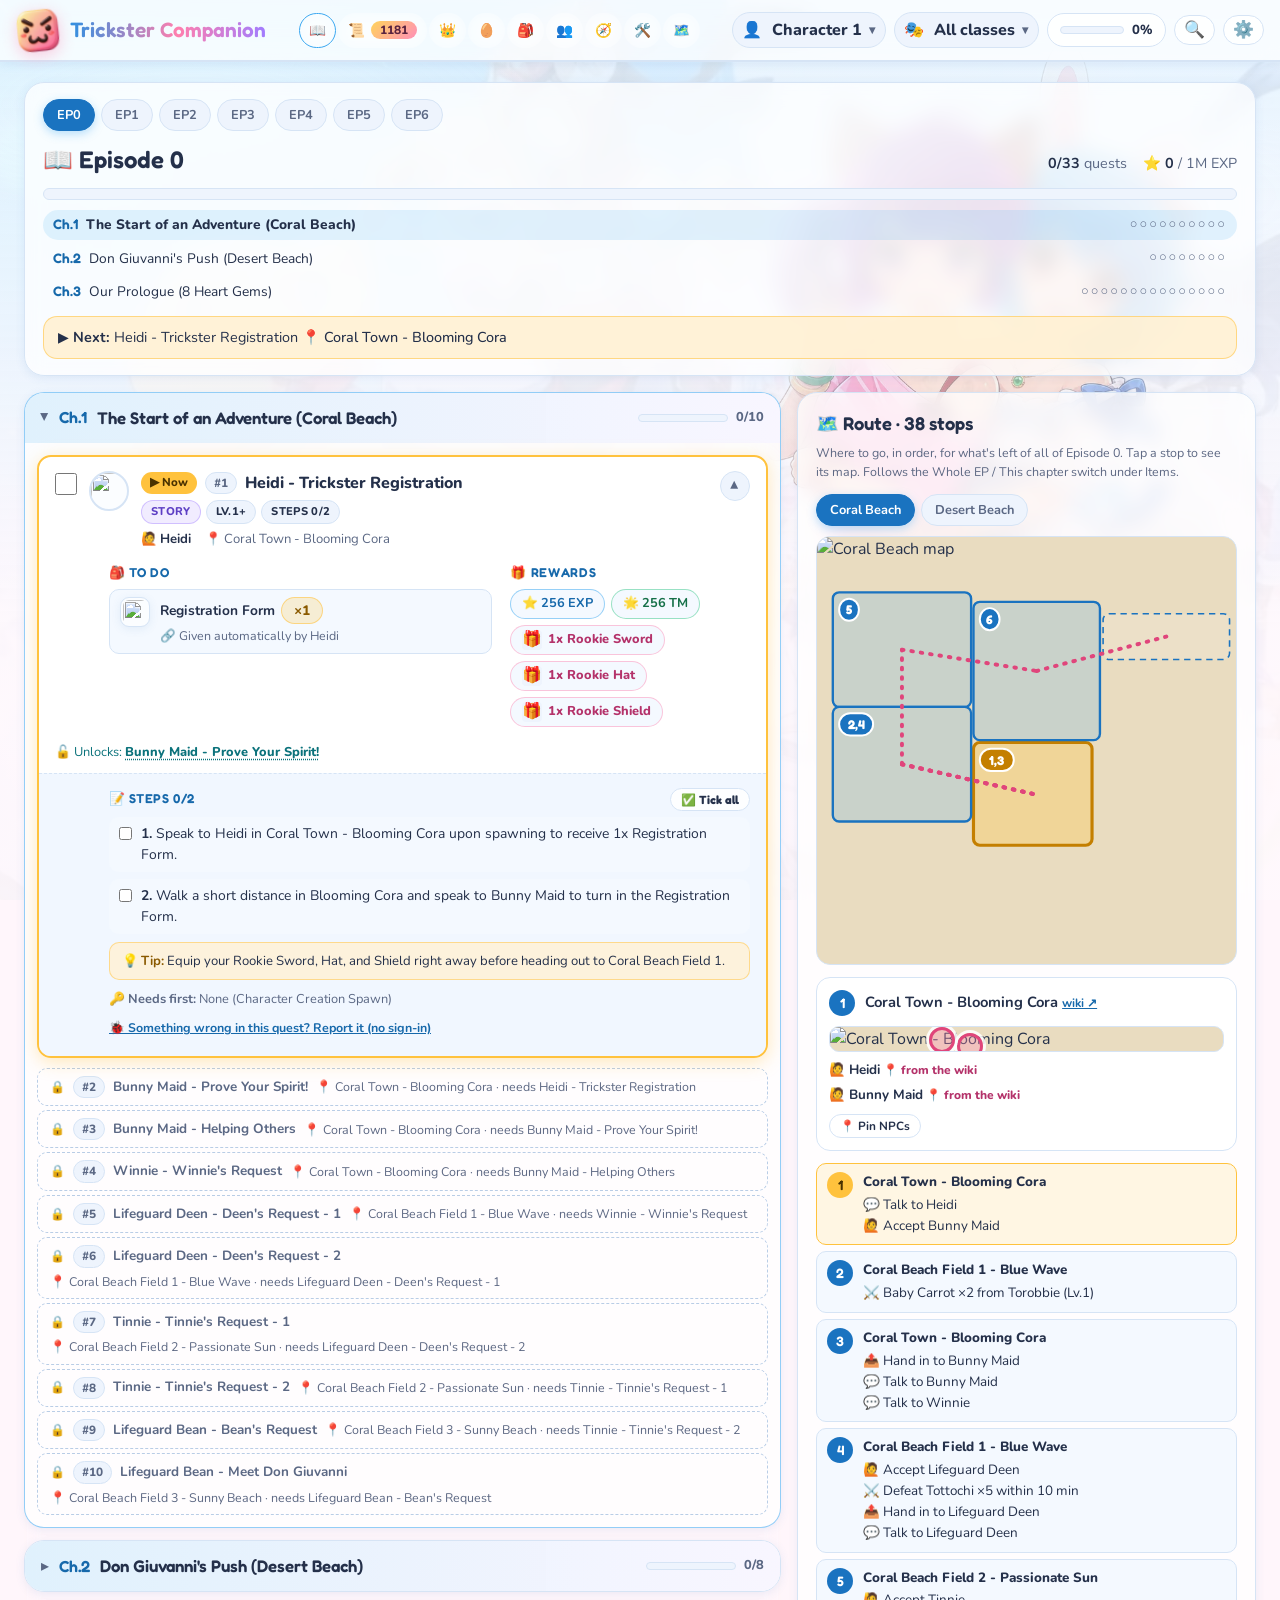
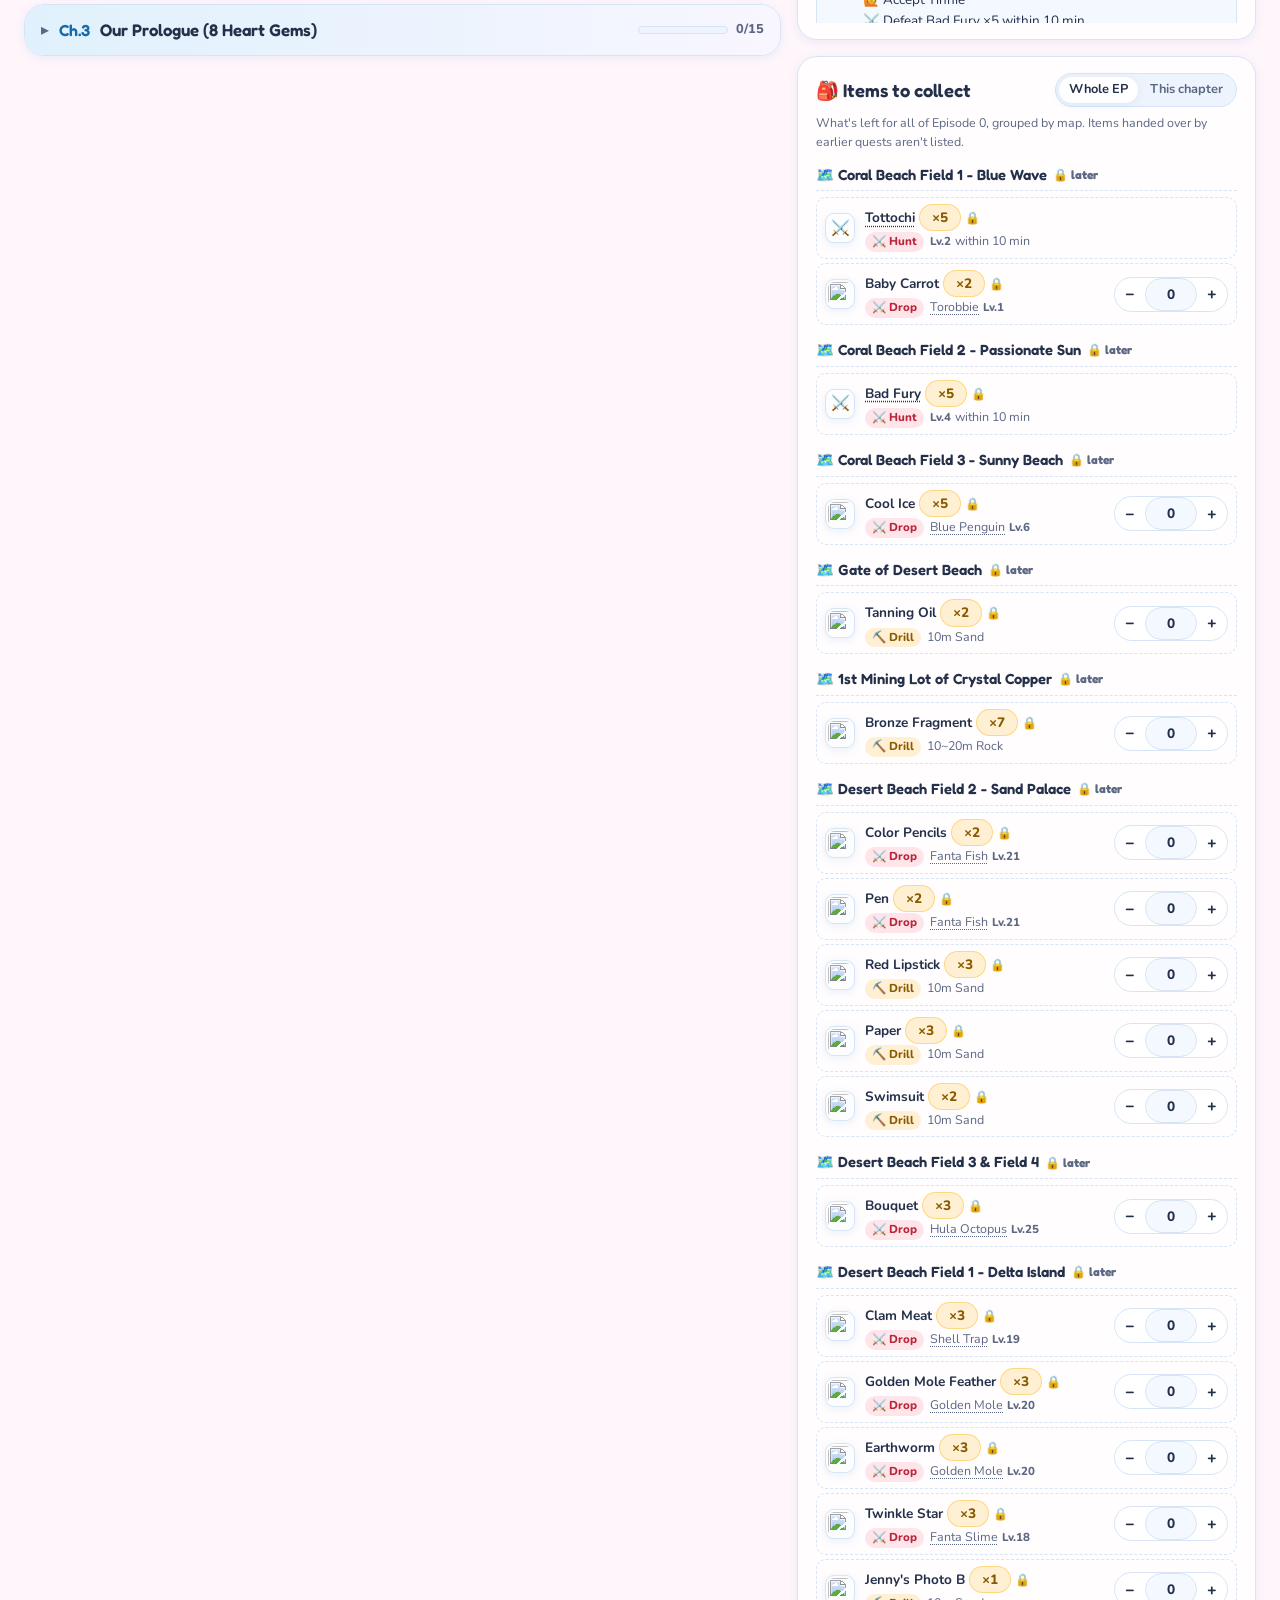
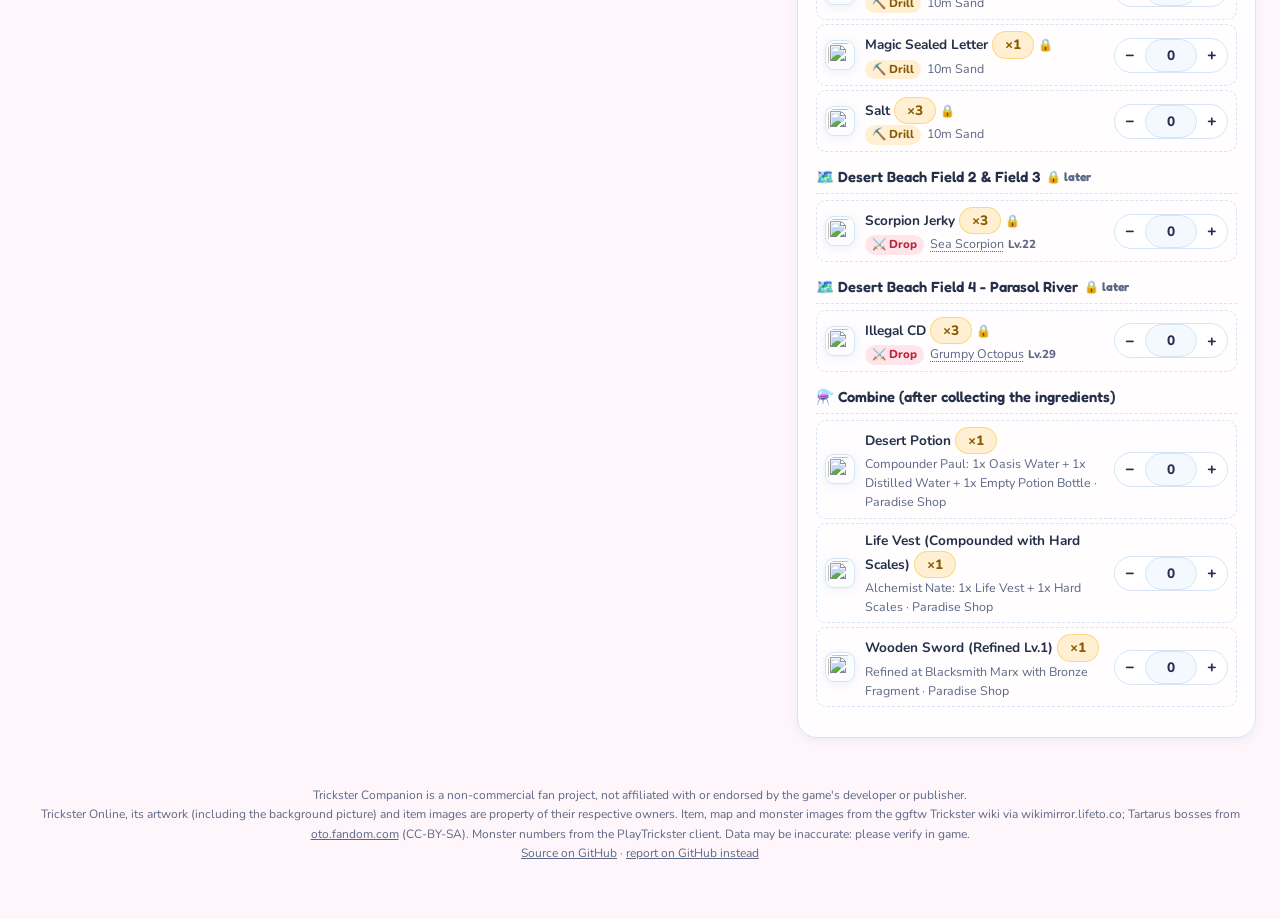
==== commit 26318392: "Merge feature/characters into dev" ====
--- a/index.html
+++ b/index.html
@@ -60,6 +60,15 @@
       </nav>
 
       <div class="topbar-tools">
+        <div class="class-chip char-chip" title="Which character's progress you see (each has its own ticks and Bag)">
+          <button type="button" class="class-pick-btn" id="charPickBtn" aria-haspopup="true" aria-expanded="false"
+            aria-controls="charMenu" aria-label="My characters" onclick="toggleCharMenu()">
+            <span class="class-chip-icon is-emoji" aria-hidden="true">👤</span>
+            <span id="charPickLabel" class="class-pick-label char-pick-label">Character 1</span>
+            <span class="class-pick-caret" aria-hidden="true">▾</span>
+          </button>
+          <div class="class-pick-list char-menu" id="charMenu" hidden onkeydown="charMenuKey(event)"></div>
+        </div>
         <div class="class-chip" title="My character class: hides quests for other classes">
           <button type="button" class="class-pick-btn" id="classPickBtn" aria-haspopup="listbox" aria-expanded="false"
             aria-controls="classPickList" aria-label="My character class" onclick="toggleClassPicker()" onkeydown="classPickerBtnKey(event)">
@@ -372,6 +381,7 @@
   <script src="js/town.js"></script>
   <script src="js/formula.js"></script>
   <script src="js/planner.js"></script>
+  <script src="js/chars.js"></script>
   <script src="js/sync-merge.js"></script>
   <script src="js/cloud.js"></script>
   <script src="js/friends.js"></script>
@@ -411,7 +421,9 @@
       openChapters: {},        // { [chapterName]: true|false } user-toggled chapters
       inventory: {},           // { itemName: count } what the player has (Bag page)
       bagFilter: "keep",       // Bag tab: keep | missing | spare
-      bagSearch: ""
+      bagSearch: "",
+      chars: [],               // 👤 game characters (js/chars.js): the open one's progress is the fields above
+      charId: ""               // the open character (this device only)
     };
     let PREREQS = {};          // { questId: [{ quest, active? }] } from data/quests/*.json
     let MAP_INDEX = null;      // data/maps.json, indexed by TQRoute.indexMaps
@@ -456,6 +468,7 @@
       } catch (e) {
         console.warn("Could not load state from localStorage:", e);
       }
+      TQChars.ensure(appState);
       normalizeCompletion();
       document.getElementById("charClassSelect").value = appState.selectedClass || "All";
     }
@@ -495,13 +508,14 @@
 
     // Progress from the cloud (or a merge) replaces this browser's progress
     function applyCloudPayload(p) {
-      appState.completedQuests = Object.assign({}, p.completedQuests);
-      appState.completedCycles = Object.assign({}, p.completedCycles);
-      appState.completedSteps = Object.assign({}, p.completedSteps);
-      appState.inventory = Object.assign({}, p.inventory);
-      appState.selectedClass = p.selectedClass || "All";
-      appState.selectedJobPath = p.selectedJobPath || "";
-      appState.focus = p.focus || null;
+      // every character's progress; this device keeps its open one. A copy written by an older version
+      // of the app (no chars) only knows the first character: keep the others as they are here.
+      let list = TQSync.charsOf(p);
+      if (!Array.isArray(p.chars)) {
+        const mine = TQChars.all(appState);
+        list = [Object.assign({}, mine[0], { progress: list[0].progress })].concat(mine.slice(1));
+      }
+      TQChars.setAll(appState, list);
       appState.hideBag = !!p.hideBag;
       // a copy saved before builds were synced has none: keep this device's
       if (Array.isArray(p.builds)) appState.planner = { builds: TQPlanner.cleanBuilds(p.builds), current: (appState.planner || {}).current || "" };
@@ -515,7 +529,7 @@
 
     // First sign-in on a browser that already has different progress: ask which copy to keep
     function chooseSyncCopy(local, cloud) {
-      const say = s => `${s.quests} quests done · ${s.steps} steps · ${s.items} items in Bag · ${s.pins} NPC pins` + (s.builds ? ` · ${s.builds} builds` : "");
+      const say = s => (s.chars > 1 ? `${s.chars} characters: ` : "") + `${s.quests} quests done · ${s.steps} steps · ${s.items} items in Bag · ${s.pins} NPC pins` + (s.builds ? ` · ${s.builds} builds` : "");
       document.getElementById("syncLocal").textContent = say(local);
       document.getElementById("syncCloud").textContent = say(cloud);
       const dlg = document.getElementById("syncChoice");
@@ -2279,6 +2293,116 @@
       if (!e.target.closest(".class-chip")) toggleClassPicker(false);
     });
 
+    // ============================================================================
+    // 👤 CHARACTERS (js/chars.js): each game character has its own ticks, runs, Bag, class and path.
+    // The chip's menu opens one, adds one (empty or a copy of the open one), renames or deletes it.
+    // ============================================================================
+    const CHAR_UI = { adding: false };
+    const escHtml = v => String(v).replace(/[&<>"']/g, ch => ({ "&": "&amp;", "<": "&lt;", ">": "&gt;", '"': "&quot;", "'": "&#39;" })[ch]);
+    function renderCharChip() {
+      const c = TQChars.active(appState);
+      const label = document.getElementById("charPickLabel");
+      if (label) label.textContent = c ? c.name : "";
+      const btn = document.getElementById("charPickBtn");
+      if (btn) btn.setAttribute("aria-label", "My characters: " + (c ? c.name : ""));
+    }
+    function renderCharMenu() {
+      const menu = document.getElementById("charMenu");
+      if (!menu) return;
+      const list = TQChars.list(appState);
+      const open = list.find(c => c.open) || list[0];
+      const rows = list.map(c => `<button type="button" class="char-row ${c.open ? "is-on" : ""}" aria-pressed="${c.open}" onclick="switchChar('${escHtml(c.id)}')">
+          <span class="char-row-name">${escHtml(c.name)}</span><span class="char-row-done">${c.done} done</span>${c.open ? `<span class="class-pick-check" aria-hidden="true">✓</span>` : ""}</button>`).join("");
+      const adding = `
+          <div class="char-add">
+            <label>Name <input id="charNewName" maxlength="${TQChars.NAME_MAX}" placeholder="e.g. My Fox" autocomplete="off"></label>
+            <div class="char-add-btns">
+              <button type="button" class="btn" onclick="addChar(false)">Start empty</button>
+              <button type="button" class="btn" onclick="addChar(true)" title="For a character that played along with ${escHtml(open.name)}">Copy ${escHtml(open.name)}'s ticks</button>
+              <button type="button" class="btn" onclick="charAdding(false)">Cancel</button>
+            </div>
+          </div>`;
+      const actions = `
+          <div class="char-actions">
+            ${list.length < TQChars.MAX ? `<button type="button" class="btn" onclick="charAdding(true)">➕ New character</button>` : `<span class="bd-note">${TQChars.MAX} characters at most</span>`}
+            <button type="button" class="btn" onclick="renameChar()">✏️ Rename</button>
+            ${list.length > 1 ? `<button type="button" class="btn btn-danger" onclick="deleteChar()">🗑️ Delete</button>` : ""}
+          </div>`;
+      menu.innerHTML = `<p class="char-menu-title">👤 My characters <span>each keeps its own ticks, runs and Bag</span></p>
+          ${rows}${CHAR_UI.adding ? adding : actions}`;
+    }
+    function charAdding(on) {
+      CHAR_UI.adding = on;
+      renderCharMenu();
+      const box = document.getElementById(on ? "charNewName" : "charPickBtn");
+      if (box) box.focus();
+    }
+    function toggleCharMenu(show) {
+      const menu = document.getElementById("charMenu");
+      const btn = document.getElementById("charPickBtn");
+      const open = show === undefined ? menu.hidden : show;
+      if (open) {
+        CHAR_UI.adding = false;
+        renderCharMenu();
+        menu.hidden = false;
+        btn.setAttribute("aria-expanded", "true");
+        const on = menu.querySelector(".char-row.is-on");
+        if (on) on.focus();
+      } else if (!menu.hidden) {
+        menu.hidden = true;
+        btn.setAttribute("aria-expanded", "false");
+      }
+    }
+    function charMenuKey(ev) {
+      if (ev.key === "Escape") { ev.preventDefault(); toggleCharMenu(false); document.getElementById("charPickBtn").focus(); }
+      else if (ev.key === "Enter" && ev.target.id === "charNewName") { ev.preventDefault(); addChar(false); }
+    }
+    document.addEventListener("pointerdown", ev => {
+      if (!ev.target.closest(".char-chip")) toggleCharMenu(false);
+    });
+    /** After the open character's progress changed under the app: everything shown follows it. */
+    function charChanged() {
+      normalizeCompletion();
+      document.getElementById("charClassSelect").value = appState.selectedClass || "All";
+      saveState();
+      renderCharChip();
+      renderAll();
+      if (appState.currentView === "episodes") renderEpisodes();
+      if (appState.currentView === "friends") renderFriends();
+    }
+    function switchChar(id) {
+      toggleCharMenu(false);
+      if (TQChars.switchTo(appState, id)) charChanged();
+    }
+    function addChar(copy) {
+      const box = document.getElementById("charNewName");
+      const id = TQChars.add(appState, box ? box.value : "", copy);
+      CHAR_UI.adding = false;
+      if (!id) { renderCharMenu(); return; }
+      toggleCharMenu(false);
+      TQChars.switchTo(appState, id);
+      charChanged();
+    }
+    function renameChar() {
+      const c = TQChars.active(appState);
+      if (!c) return;
+      const name = prompt("Name of this character:", c.name);
+      if (name == null) return;
+      TQChars.rename(appState, c.id, name);
+      saveState();
+      renderCharChip();
+      renderCharMenu();
+    }
+    function deleteChar() {
+      const c = TQChars.active(appState);
+      if (!c || appState.chars.length <= 1) return;
+      if (!confirm(`Delete ${c.name} and all its ticks, runs and Bag?\n\nThis can't be undone (signed in, it goes from your other devices too). Builds stay.`)) return;
+      toggleCharMenu(false);
+      TQChars.remove(appState, c.id);
+      charChanged();
+    }
+
+
     function friendSummary() {
       const cls = appState.selectedClass || "All";
       const pool = QUESTS.filter(q => matchesClassFilter(q, cls));
@@ -2406,6 +2530,7 @@
 
     function renderAll() {
       STATUS_CACHE = null; // progress may have changed
+      renderCharChip();
       renderClassChipIcon();
       renderBag();
       renderCategoryTabs();
@@ -2539,6 +2664,8 @@
           try {
             const imported = JSON.parse(ev.target.result);
             appState = Object.assign(appState, imported);
+            TQChars.ensure(appState);
+            normalizeCompletion();
             saveState();
             document.getElementById("charClassSelect").value = appState.selectedClass || "All";
             renderAll();
@@ -2552,7 +2679,8 @@
     }
 
     function resetAllProgress() {
-      if (!confirm("Are you sure you want to reset all checked quests, steps, and cycles?")) return;
+      const who = (TQChars.active(appState) || {}).name || "this character";
+      if (!confirm(`Reset all checked quests, steps and cycles of ${who}?\n\nYour other characters, builds and Bag stay as they are.`)) return;
       appState.completedQuests = {};
       appState.completedCycles = {};
       appState.completedSteps = {};
--- a/css/app.css
+++ b/css/app.css
@@ -2930,6 +2930,34 @@
 @media (max-width: 400px) {
   .topbar { padding-inline: 8px; gap: 6px; }
   .topbar-tools { gap: 5px; }
+}
+
+/* 👤 Characters (js/chars.js): the chip's menu */
+.char-pick-label { max-width: 110px; }
+.char-menu { min-width: 270px; padding: 8px; }
+.char-menu-title { margin: 2px 6px 8px; font-weight: 800; font-size: 0.85rem; color: var(--text-primary); }
+.char-menu-title span { display: block; font-weight: 600; font-size: 0.72rem; color: var(--text-muted); }
+.char-row {
+  display: flex; align-items: center; gap: 8px; width: 100%; padding: 7px 10px;
+  border: none; border-radius: 10px; background: transparent; color: var(--text-primary);
+  font: inherit; font-weight: 700; text-align: left; cursor: pointer;
+}
+.char-row:hover, .char-row:focus-visible { background: var(--bg-tertiary); }
+.char-row:focus-visible { outline: 2px solid var(--accent-blue); outline-offset: -2px; }
+.char-row.is-on { color: var(--ink-blue, var(--text-primary)); }
+.char-row-name { min-width: 0; overflow: hidden; text-overflow: ellipsis; white-space: nowrap; }
+.char-row-done { flex-shrink: 0; font-size: 0.72rem; font-weight: 600; color: var(--text-muted); }
+.char-actions, .char-add { margin-top: 8px; padding-top: 8px; border-top: 1px solid var(--border); }
+.char-actions, .char-add-btns { display: flex; flex-wrap: wrap; gap: 6px; }
+.char-add label { display: flex; flex-direction: column; gap: 4px; margin-bottom: 8px; font-size: 0.78rem; font-weight: 700; color: var(--text-secondary); }
+.char-add input { font: inherit; padding: 6px 8px; border-radius: 8px; border: 1.5px solid var(--border); background: var(--bg-secondary, var(--bg-primary)); color: var(--text-primary); }
+.char-menu .btn { font-size: 0.78rem; padding: 5px 10px; }
+
+@media (max-width: 640px) {
+  .char-pick-label { display: none; }
+  .char-chip .class-pick-btn { padding-right: 8px; gap: 4px; }
+  /* the chip sits mid-bar on phones: the menu spans the screen instead of hanging off its edge */
+  .char-menu { position: fixed; top: 60px; left: 8px; right: 8px; min-width: 0; }
 }
 
 /* ---------------------------------------------------------------------------------------
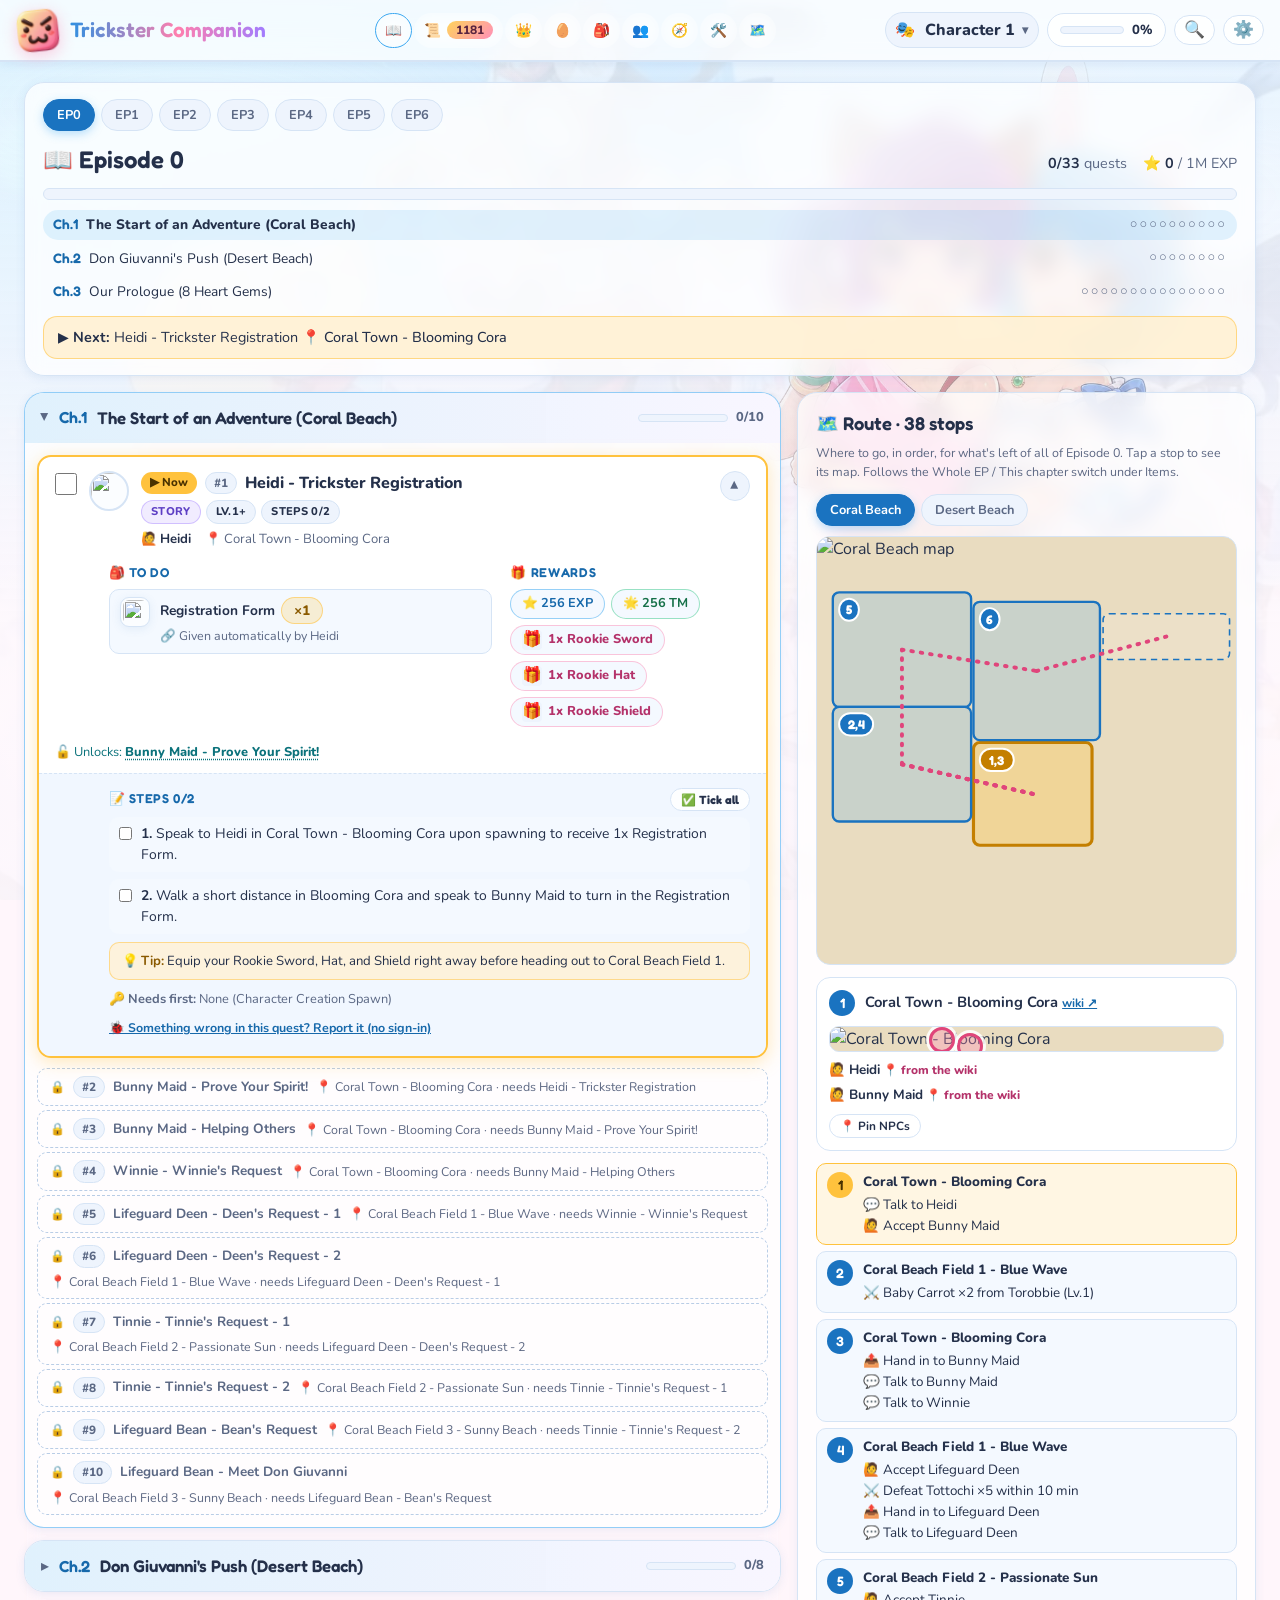
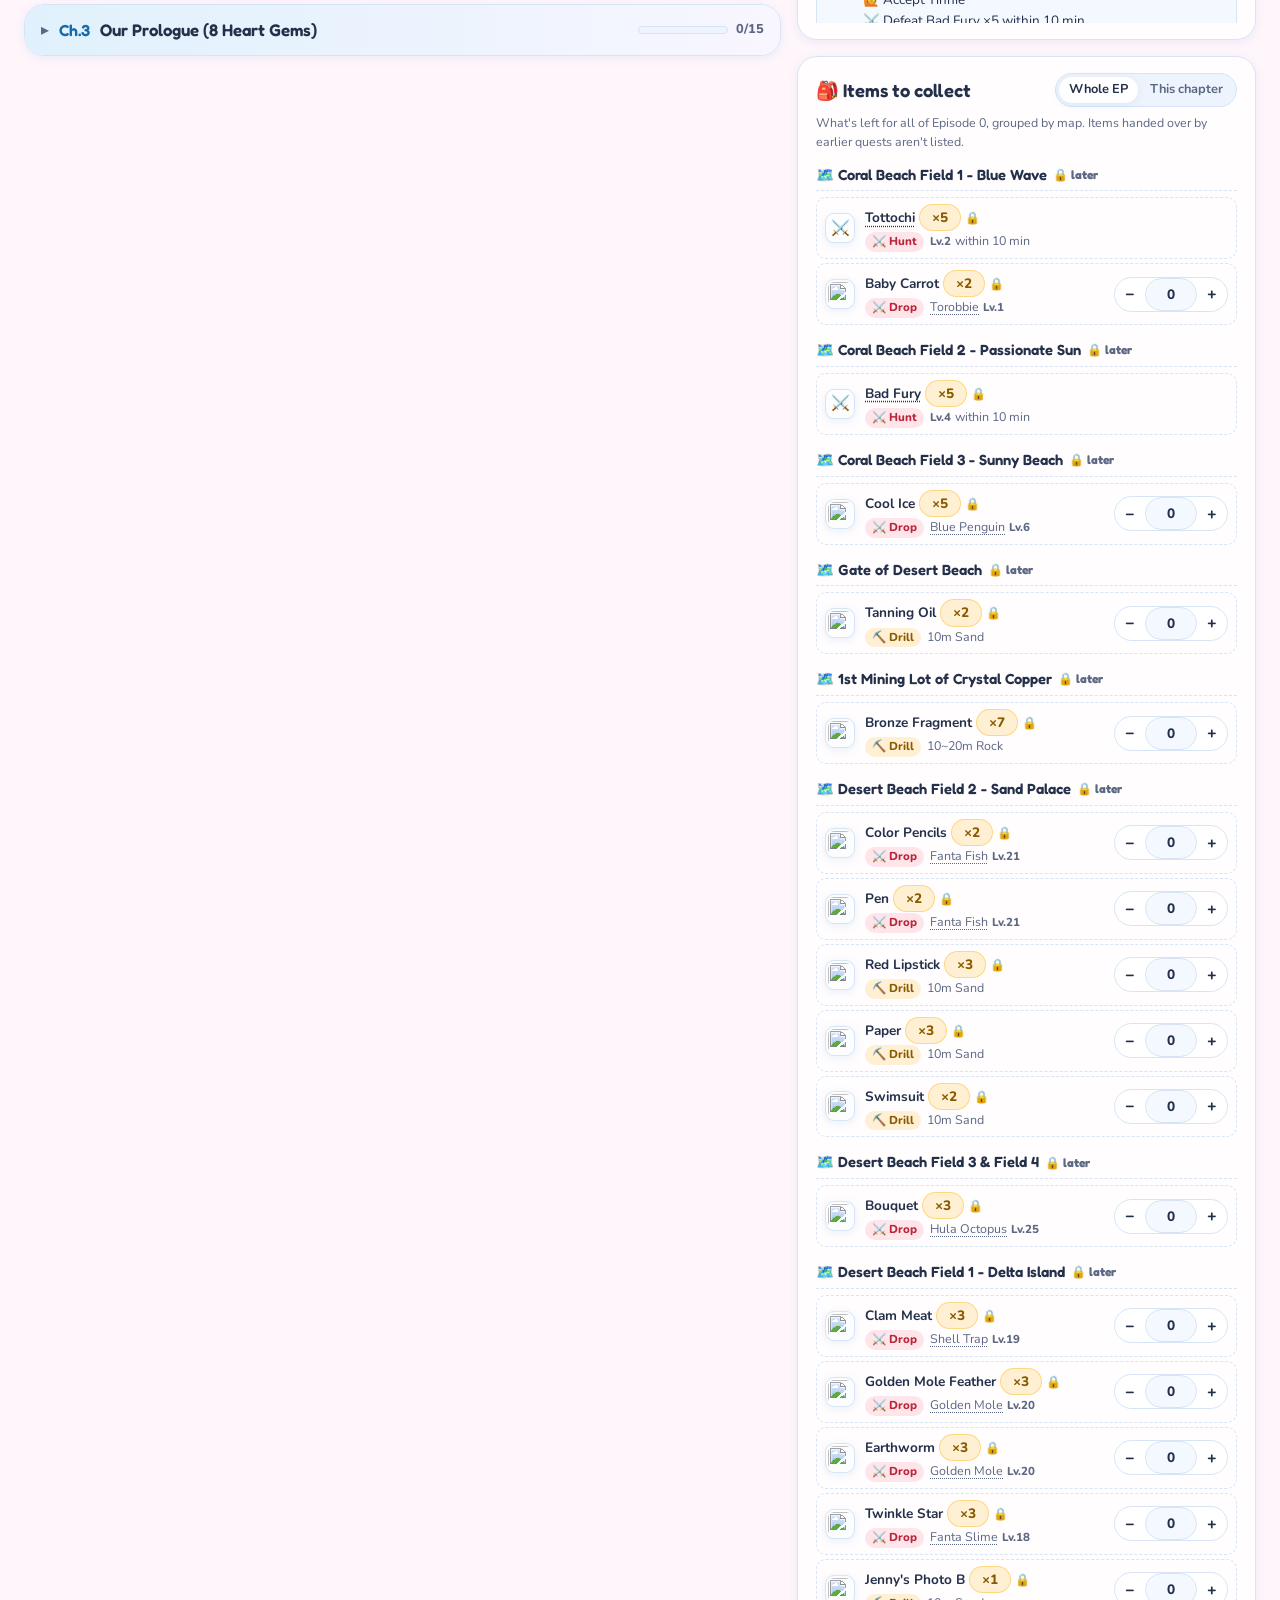
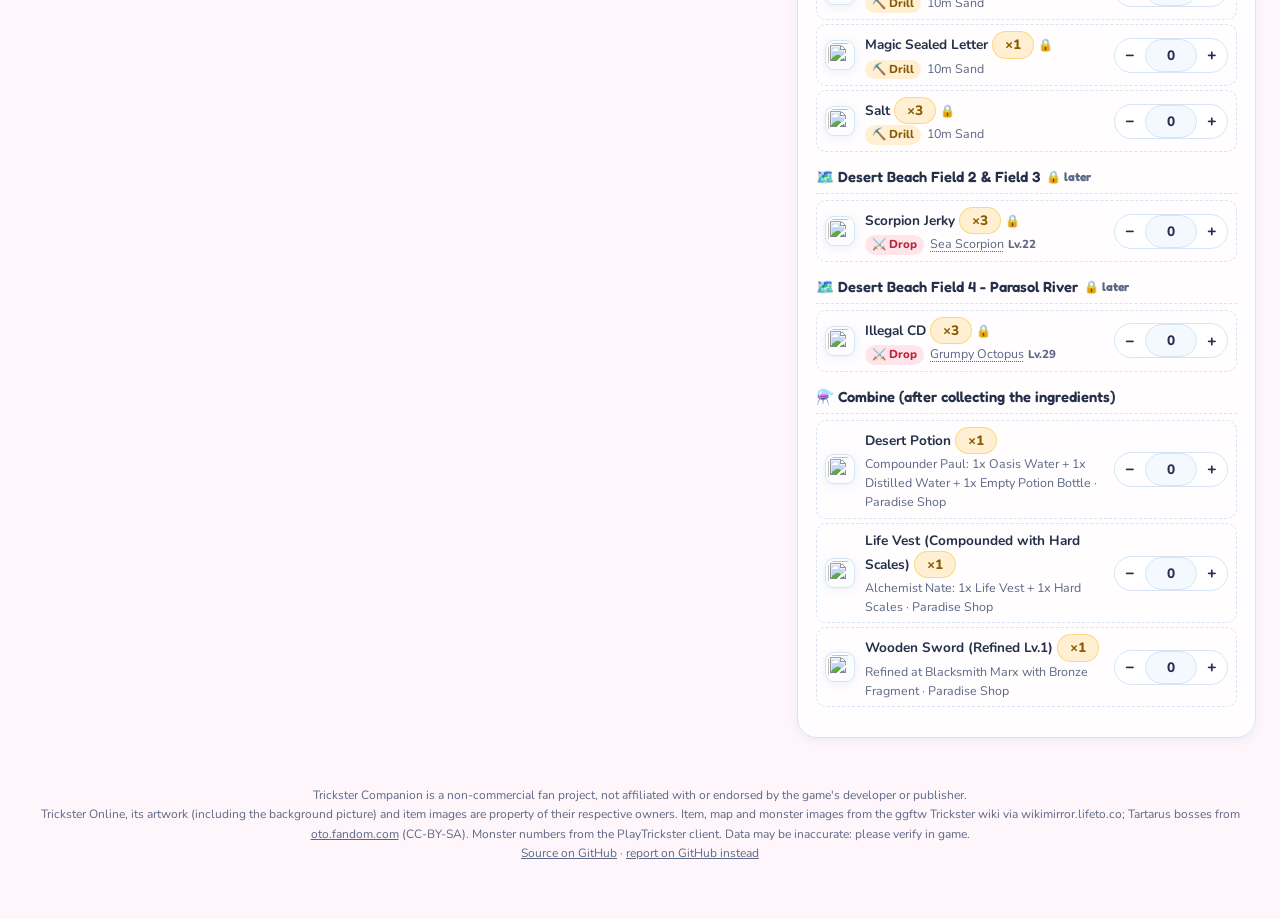
==== commit f30dc420: "feat: one character chip instead of the class picker The top bar's class chip becomes the character " ====
--- a/index.html
+++ b/index.html
@@ -27,7 +27,7 @@
   <link rel="preconnect" href="https://fonts.googleapis.com" />
   <link rel="preconnect" href="https://fonts.gstatic.com" crossorigin />
   <link rel="stylesheet" href="https://fonts.googleapis.com/css2?family=Fredoka:wght@500;600&family=Nunito:wght@500;700;800&display=swap" />
-  <link rel="stylesheet" href="css/app.css" />
+  <link rel="stylesheet" href="css/app.css?v=1.1.0" />
 </head>
 <body>
   <!-- covers the page until the quest data is in (two running characters, assets/loading/) -->
@@ -60,24 +60,14 @@
       </nav>
 
       <div class="topbar-tools">
-        <div class="class-chip char-chip" title="Which character's progress you see (each has its own ticks and Bag)">
+        <div class="class-chip char-chip">
           <button type="button" class="class-pick-btn" id="charPickBtn" aria-haspopup="true" aria-expanded="false"
-            aria-controls="charMenu" aria-label="My characters" onclick="toggleCharMenu()">
-            <span class="class-chip-icon is-emoji" aria-hidden="true">👤</span>
+            aria-controls="charMenu" aria-label="My character" onclick="toggleCharMenu()">
+            <span id="charChipIcon" class="class-chip-icon is-emoji" aria-hidden="true">🎭</span>
             <span id="charPickLabel" class="class-pick-label char-pick-label">Character 1</span>
             <span class="class-pick-caret" aria-hidden="true">▾</span>
           </button>
           <div class="class-pick-list char-menu" id="charMenu" hidden onkeydown="charMenuKey(event)"></div>
-        </div>
-        <div class="class-chip" title="My character class: hides quests for other classes">
-          <button type="button" class="class-pick-btn" id="classPickBtn" aria-haspopup="listbox" aria-expanded="false"
-            aria-controls="classPickList" aria-label="My character class" onclick="toggleClassPicker()" onkeydown="classPickerBtnKey(event)">
-            <span id="classChipIcon" class="class-chip-icon is-emoji" aria-hidden="true">🎭</span>
-            <span id="classPickLabel" class="class-pick-label">All classes</span>
-            <span class="class-pick-caret" aria-hidden="true">▾</span>
-          </button>
-          <ul class="class-pick-list" id="classPickList" role="listbox" aria-label="My character class" tabindex="-1" hidden
-            onkeydown="classPickerListKey(event)"></ul>
           <!-- the real value: kept (hidden) so the code that reads / sets it stays as it was -->
           <select id="charClassSelect" hidden aria-hidden="true" tabindex="-1" onchange="onClassChange(this.value)">
             <option value="All">All classes</option>
@@ -159,13 +149,24 @@
       </div>
       <div class="settings-group">
         <span class="settings-title">Help</span>
-        <a class="btn" id="reportLink" href="#" target="_blank" rel="noopener" title="Report a bug, wrong quest info or an idea (no sign-in)">🐞 Report a problem</a>
+        <div class="settings-row">
+          <button type="button" class="btn" id="whatsNewBtn" onclick="openWhatsNew()" title="What changed in each version">📜 What's new <span class="app-version" id="appVersion"></span></button>
+          <a class="btn" id="reportLink" href="#" target="_blank" rel="noopener" title="Report a bug, wrong quest info or an idea (no sign-in)">🐞 Report a problem</a>
+        </div>
       </div>
       <div class="settings-group settings-danger">
         <button class="btn btn-danger" onclick="resetAllProgress()">🗑️ Reset all progress</button>
       </div>
     </div>
   </header>
+
+  <dialog class="whats-new" id="whatsNew" aria-labelledby="whatsNewTitle">
+    <div class="wn-head">
+      <h2 id="whatsNewTitle">📜 What's new</h2>
+      <button type="button" class="icon-btn" onclick="document.getElementById('whatsNew').close()" aria-label="Close">✕</button>
+    </div>
+    <div class="wn-body" id="whatsNewBody"><p class="calc-desc">Loading…</p></div>
+  </dialog>
 
   <dialog class="search-dialog" id="searchDialog" aria-label="Search">
     <div class="srch-bar">
@@ -372,23 +373,23 @@
     <a href="https://github.com/TeeraMU/trickster-companion" target="_blank" rel="noopener">Source on GitHub</a> · <a href="https://github.com/TeeraMU/trickster-companion/issues/new/choose" target="_blank" rel="noopener">report on GitHub instead</a>
   </footer>
 
-  <script src="js/data.js"></script>
-  <script src="js/episode.js"></script>
-  <script src="js/quest-card.js"></script>
-  <script src="js/route.js"></script>
-  <script src="js/report.js"></script>
-  <script src="js/bag.js"></script>
-  <script src="js/town.js"></script>
-  <script src="js/formula.js"></script>
-  <script src="js/planner.js"></script>
-  <script src="js/chars.js"></script>
-  <script src="js/sync-merge.js"></script>
-  <script src="js/cloud.js"></script>
-  <script src="js/friends.js"></script>
-  <script src="js/search.js"></script>
-  <script src="js/build.js"></script>
-  <script src="js/boss.js"></script>
-  <script src="js/guardian.js"></script>
+  <script src="js/data.js?v=1.1.0"></script>
+  <script src="js/episode.js?v=1.1.0"></script>
+  <script src="js/quest-card.js?v=1.1.0"></script>
+  <script src="js/route.js?v=1.1.0"></script>
+  <script src="js/report.js?v=1.1.0"></script>
+  <script src="js/bag.js?v=1.1.0"></script>
+  <script src="js/town.js?v=1.1.0"></script>
+  <script src="js/formula.js?v=1.1.0"></script>
+  <script src="js/planner.js?v=1.1.0"></script>
+  <script src="js/chars.js?v=1.1.0"></script>
+  <script src="js/sync-merge.js?v=1.1.0"></script>
+  <script src="js/cloud.js?v=1.1.0"></script>
+  <script src="js/friends.js?v=1.1.0"></script>
+  <script src="js/search.js?v=1.1.0"></script>
+  <script src="js/build.js?v=1.1.0"></script>
+  <script src="js/boss.js?v=1.1.0"></script>
+  <script src="js/guardian.js?v=1.1.0"></script>
   <script>
     // ============================================================================
     // QUEST DATA: loaded from data/quests/*.json by js/data.js (see loadData below)
@@ -399,6 +400,8 @@
     // STATE MANAGEMENT (LOCALSTORAGE)
     // ============================================================================
     const STORAGE_KEY = "trickster_quest_tracker_v1";
+    // set by scripts/set-version.js at each release, with ?v= on every css / js link
+    const APP_VERSION = "1.1.0";
     let appState = {
       completedQuests: {}, // { [questId]: true }
       completedCycles: {}, // { [questId]: number_of_completed_cycles }
@@ -2201,124 +2204,58 @@
       return job ? { url: job.img, name: job.name } : null;
     }
 
-    // Header class picker: a button + listbox with job sprites (a <select> can't show pictures).
-    // The hidden #charClassSelect still holds the options and the value.
+    // ============================================================================
+    // 👤 MY CHARACTER (js/chars.js): one chip in the top bar with the open character's job sprite and
+    // name. Its menu switches character, sets the open one's class (each character has its own class,
+    // ticks, runs and Bag), adds one (empty with a class, or a copy of the open one), renames or deletes it.
+    // The hidden #charClassSelect still holds the class options and value for the code that reads it.
+    // ============================================================================
     const spriteHtml = icon => icon ? `<img src="${String(icon.url).replace(/["<>&]/g, "")}" alt="" />` : "🎭";
     const classOptions = () => [...document.getElementById("charClassSelect").options].map(o => ({ value: o.value, text: o.textContent }));
-
-    // the picked 3rd job's sprite, else the class's first job; 🎭 for All classes
-    function renderClassChipIcon() {
-      const el = document.getElementById("classChipIcon");
-      if (!el) return;
-      const cls = appState.selectedClass || "All";
-      const path = jobPaths().find(p => p.key === appState.selectedJobPath);
-      const icon = classIcon(cls, path && path.label);
-      el.classList.toggle("is-emoji", !icon);
-      el.innerHTML = spriteHtml(icon);
-      const opt = classOptions().find(o => o.value === cls);
-      document.getElementById("classPickLabel").textContent = opt ? opt.text : cls;
-      el.closest(".class-chip").title = "My character class: hides quests for other classes" + (icon ? ` (${icon.name})` : "");
-    }
-
-    function renderClassPickList() {
-      const cls = appState.selectedClass || "All";
-      document.getElementById("classPickList").innerHTML = classOptions().map((o, i) => {
-        const icon = classIcon(o.value);
-        const on = o.value === cls;
-        return `<li role="option" id="classOpt${i}" data-value="${o.value}" aria-selected="${on}" class="${on ? "is-on" : ""}"
-            onclick="pickClass('${o.value}')"><span class="class-chip-icon ${icon ? "" : "is-emoji"}" aria-hidden="true">${spriteHtml(icon)}</span>
-            <span>${o.text}</span>${on ? `<span class="class-pick-check" aria-hidden="true">✓</span>` : ""}</li>`;
-      }).join("");
-    }
-
-    function toggleClassPicker(open) {
-      const list = document.getElementById("classPickList");
-      const btn = document.getElementById("classPickBtn");
-      const show = open === undefined ? list.hidden : open;
-      if (show) {
-        renderClassPickList();
-        list.hidden = false;
-        btn.setAttribute("aria-expanded", "true");
-        const on = list.querySelector(".is-on") || list.firstElementChild;
-        setClassPickActive(on);
-        list.focus();
-      } else if (!list.hidden) {
-        list.hidden = true;
-        btn.setAttribute("aria-expanded", "false");
-      }
-    }
-
-    function setClassPickActive(li) {
-      const list = document.getElementById("classPickList");
-      list.querySelectorAll(".is-active").forEach(x => x.classList.remove("is-active"));
-      if (!li) return;
-      li.classList.add("is-active");
-      list.setAttribute("aria-activedescendant", li.id);
-      li.scrollIntoView({ block: "nearest" });
-    }
-
-    function pickClass(value) {
-      toggleClassPicker(false);
-      document.getElementById("classPickBtn").focus();
-      const sel = document.getElementById("charClassSelect");
-      if (sel.value === value && appState.selectedClass === value) return;
-      sel.value = value;
-      onClassChange(value);
-    }
-
-    function classPickerBtnKey(e) {
-      if (["ArrowDown", "ArrowUp"].includes(e.key)) { e.preventDefault(); toggleClassPicker(true); }
-    }
-
-    function classPickerListKey(e) {
-      const list = document.getElementById("classPickList");
-      const items = [...list.children];
-      const cur = items.indexOf(list.querySelector(".is-active"));
-      const go = i => { e.preventDefault(); setClassPickActive(items[Math.max(0, Math.min(items.length - 1, i))]); };
-      if (e.key === "ArrowDown") go(cur + 1);
-      else if (e.key === "ArrowUp") go(cur - 1);
-      else if (e.key === "Home") go(0);
-      else if (e.key === "End") go(items.length - 1);
-      else if (e.key === "Enter" || e.key === " ") { e.preventDefault(); if (items[cur]) pickClass(items[cur].dataset.value); }
-      else if (e.key === "Escape") { e.preventDefault(); toggleClassPicker(false); document.getElementById("classPickBtn").focus(); }
-      else if (e.key === "Tab") toggleClassPicker(false);
-      else if (/^[a-z]$/i.test(e.key)) { // jump to the class starting with that letter
-        const i = items.findIndex((li, n) => n > cur && li.textContent.trim().toLowerCase().startsWith(e.key.toLowerCase()));
-        const j = i >= 0 ? i : items.findIndex(li => li.textContent.trim().toLowerCase().startsWith(e.key.toLowerCase()));
-        if (j >= 0) go(j);
-      }
-    }
-
-    document.addEventListener("pointerdown", e => {
-      if (!e.target.closest(".class-chip")) toggleClassPicker(false);
-    });
-
-    // ============================================================================
-    // 👤 CHARACTERS (js/chars.js): each game character has its own ticks, runs, Bag, class and path.
-    // The chip's menu opens one, adds one (empty or a copy of the open one), renames or deletes it.
-    // ============================================================================
+    const className = v => (v === "All" ? "All classes" : v);
     const CHAR_UI = { adding: false };
     const escHtml = v => String(v).replace(/[&<>"']/g, ch => ({ "&": "&amp;", "<": "&lt;", ">": "&gt;", '"': "&quot;", "'": "&#39;" })[ch]);
+    /** A character's sprite: its 3rd job when a path is picked, else its class's first job; null for All classes. */
+    const charIcon = (cls, pathKey) => { const p = jobPaths().find(x => x.key === pathKey); return classIcon(cls || "All", p && p.label); };
+    const iconSpan = (icon, extra) => `<span class="class-chip-icon ${icon ? "" : "is-emoji"} ${extra || ""}" aria-hidden="true">${spriteHtml(icon)}</span>`;
+
+    // the chip: the open character's sprite and name
+    function renderClassChipIcon() { renderCharChip(); }
     function renderCharChip() {
       const c = TQChars.active(appState);
+      const icon = charIcon(appState.selectedClass, appState.selectedJobPath);
+      const el = document.getElementById("charChipIcon");
+      if (el) { el.classList.toggle("is-emoji", !icon); el.innerHTML = spriteHtml(icon); }
       const label = document.getElementById("charPickLabel");
       if (label) label.textContent = c ? c.name : "";
       const btn = document.getElementById("charPickBtn");
-      if (btn) btn.setAttribute("aria-label", "My characters: " + (c ? c.name : ""));
+      const what = `${c ? c.name : ""} (${className(appState.selectedClass || "All")}${icon ? ", " + icon.name : ""})`;
+      if (btn) { btn.setAttribute("aria-label", "My character: " + what); btn.title = "My character: " + what + ". Its class, quest ticks and Bag"; }
     }
     function renderCharMenu() {
       const menu = document.getElementById("charMenu");
       if (!menu) return;
       const list = TQChars.list(appState);
       const open = list.find(c => c.open) || list[0];
+      const cls = appState.selectedClass || "All";
       const rows = list.map(c => `<button type="button" class="char-row ${c.open ? "is-on" : ""}" aria-pressed="${c.open}" onclick="switchChar('${escHtml(c.id)}')">
-          <span class="char-row-name">${escHtml(c.name)}</span><span class="char-row-done">${c.done} done</span>${c.open ? `<span class="class-pick-check" aria-hidden="true">✓</span>` : ""}</button>`).join("");
+          ${iconSpan(charIcon(c.cls, c.path))}<span class="char-row-text"><span class="char-row-name">${escHtml(c.name)}</span>
+          <span class="char-row-done">${escHtml(className(c.cls))} · ${c.done} done</span></span>${c.open ? `<span class="class-pick-check" aria-hidden="true">✓</span>` : ""}</button>`).join("");
+      // the open character's class: small sprite buttons, All classes last
+      const opts = classOptions().filter(o => o.value !== "All").concat(classOptions().filter(o => o.value === "All"));
+      const classPick = `
+          <div class="char-class" role="group" aria-label="Class of ${escHtml(open.name)}">
+            <span class="char-sub">Class of ${escHtml(open.name)} <span>hides quests for other classes</span></span>
+            <div class="char-class-grid">${opts.map(o => `<button type="button" class="char-class-btn ${o.value === cls ? "is-on" : ""}" aria-pressed="${o.value === cls}"
+              title="${escHtml(o.text)}" onclick="pickClass('${escHtml(o.value)}')">${iconSpan(classIcon(o.value))}<span>${escHtml(o.value === "All" ? "All" : o.value)}</span></button>`).join("")}</div>
+          </div>`;
       const adding = `
           <div class="char-add">
             <label>Name <input id="charNewName" maxlength="${TQChars.NAME_MAX}" placeholder="e.g. My Fox" autocomplete="off"></label>
+            <label>Class <select id="charNewClass">${classOptions().map(o => `<option value="${escHtml(o.value)}" ${o.value === "All" ? "selected" : ""}>${escHtml(o.text)}</option>`).join("")}</select></label>
             <div class="char-add-btns">
               <button type="button" class="btn" onclick="addChar(false)">Start empty</button>
-              <button type="button" class="btn" onclick="addChar(true)" title="For a character that played along with ${escHtml(open.name)}">Copy ${escHtml(open.name)}'s ticks</button>
+              <button type="button" class="btn" onclick="addChar(true)" title="Ticks, Bag and class of ${escHtml(open.name)}, for a character that played along">Copy ${escHtml(open.name)}</button>
               <button type="button" class="btn" onclick="charAdding(false)">Cancel</button>
             </div>
           </div>`;
@@ -2328,8 +2265,8 @@
             <button type="button" class="btn" onclick="renameChar()">✏️ Rename</button>
             ${list.length > 1 ? `<button type="button" class="btn btn-danger" onclick="deleteChar()">🗑️ Delete</button>` : ""}
           </div>`;
-      menu.innerHTML = `<p class="char-menu-title">👤 My characters <span>each keeps its own ticks, runs and Bag</span></p>
-          ${rows}${CHAR_UI.adding ? adding : actions}`;
+      menu.innerHTML = `<p class="char-menu-title">👤 My characters <span>each keeps its own class, ticks, runs and Bag</span></p>
+          ${rows}${CHAR_UI.adding ? adding : classPick + actions}`;
     }
     function charAdding(on) {
       CHAR_UI.adding = on;
@@ -2360,6 +2297,20 @@
     document.addEventListener("pointerdown", ev => {
       if (!ev.target.closest(".char-chip")) toggleCharMenu(false);
     });
+    /** The open character's class (from the menu's class buttons). */
+    function pickClass(value) {
+      const sel = document.getElementById("charClassSelect");
+      if (!(sel.value === value && appState.selectedClass === value)) {
+        sel.value = value;
+        onClassChange(value);
+      }
+      const menu = document.getElementById("charMenu");
+      if (menu && !menu.hidden) {
+        renderCharMenu();
+        const on = menu.querySelector(".char-class-btn.is-on");
+        if (on) on.focus();
+      }
+    }
     /** After the open character's progress changed under the app: everything shown follows it. */
     function charChanged() {
       normalizeCompletion();
@@ -2376,11 +2327,14 @@
     }
     function addChar(copy) {
       const box = document.getElementById("charNewName");
+      const clsBox = document.getElementById("charNewClass");
+      const cls = clsBox ? clsBox.value : "All";
       const id = TQChars.add(appState, box ? box.value : "", copy);
       CHAR_UI.adding = false;
       if (!id) { renderCharMenu(); return; }
       toggleCharMenu(false);
       TQChars.switchTo(appState, id);
+      if (!copy) { appState.selectedClass = cls || "All"; appState.selectedJobPath = ""; }
       charChanged();
     }
     function renameChar() {
@@ -2401,7 +2355,6 @@
       TQChars.remove(appState, c.id);
       charChanged();
     }
-
 
     function friendSummary() {
       const cls = appState.selectedClass || "All";
@@ -2531,7 +2484,6 @@
     function renderAll() {
       STATUS_CACHE = null; // progress may have changed
       renderCharChip();
-      renderClassChipIcon();
       renderBag();
       renderCategoryTabs();
       renderEpisodes();
@@ -2638,6 +2590,46 @@
       if (on) appState.completedSteps[key] = true; else delete appState.completedSteps[key];
       saveState(); renderBosses();
     }
+
+    // ============================================================================
+    // 📜 WHAT'S NEW (⚙️ Settings): a few short lines per version from data/whats-new.json (the full story is
+    // CHANGELOG.md). The button says "New" until this version's notes are opened once on this device.
+    // ============================================================================
+    const SEEN_VERSION_KEY = "tc_seen_version";
+    function renderVersionBadge() {
+      const v = document.getElementById("appVersion");
+      if (!v) return;
+      let seen = "";
+      try { seen = localStorage.getItem(SEEN_VERSION_KEY) || ""; } catch (e) { /* private mode */ }
+      v.innerHTML = `v${escHtml(APP_VERSION)}` + (seen !== APP_VERSION ? ` <span class="wn-new">New</span>` : "");
+    }
+
+    /** data/whats-new.json { versions: [{ v, date, title, items: ["…"] }] } -> HTML; the 3 newest open, the rest folded. */
+    function whatsNewHtml(d) {
+      const vers = (d && Array.isArray(d.versions) ? d.versions : []).filter(x => x && x.v);
+      const sec = x => `<section class="wn-sec"><h3><span class="wn-ver">v${escHtml(x.v)}</span> ${escHtml(x.title || "")}${x.date ? ` <span class="wn-date">${escHtml(x.date)}</span>` : ""}</h3>
+          <ul>${(x.items || []).map(i => `<li>${escHtml(i)}</li>`).join("")}</ul></section>`;
+      const shown = vers.slice(0, 3), older = vers.slice(3);
+      return shown.map(sec).join("")
+        + (older.length ? `<details class="wn-older"><summary>Older versions (${older.length})</summary>${older.map(sec).join("")}</details>` : "");
+    }
+
+    async function openWhatsNew() {
+      const dlg = document.getElementById("whatsNew");
+      const body = document.getElementById("whatsNewBody");
+      toggleHeaderPanel(null);
+      if (!dlg.open) dlg.showModal();
+      try { localStorage.setItem(SEEN_VERSION_KEY, APP_VERSION); } catch (e) { /* private mode */ }
+      renderVersionBadge();
+      try {
+        body.innerHTML = whatsNewHtml(await TQData.fetchJson("data/whats-new.json"));
+      } catch (e) {
+        body.innerHTML = `<p class="calc-desc">Couldn't load the changes. Check the connection and try again.</p>`;
+      }
+    }
+    document.getElementById("whatsNew").addEventListener("click", e => { if (e.target.id === "whatsNew") e.target.close(); }); // tap outside closes
+    renderVersionBadge();
+
 
     // ============================================================================
     // IMPORT / EXPORT / RESET
--- a/css/app.css
+++ b/css/app.css
@@ -2932,8 +2932,32 @@
   .topbar-tools { gap: 5px; }
 }
 
+/* 📜 What's new (⚙️ Settings): data/whats-new.json */
+.app-version { font-weight: 600; font-size: 0.78em; color: var(--text-muted); }
+.wn-new { display: inline-block; margin-left: 2px; padding: 0 6px; border-radius: 999px; background: color-mix(in srgb, var(--accent-green) 24%, transparent); color: var(--ink-green); font-size: 0.85em; font-weight: 800; }
+.whats-new {
+  margin: auto; /* the global reset removes the browser's centring */
+  width: min(560px, calc(100vw - 32px)); max-height: min(80vh, 640px); padding: 0;
+  border: 1.5px solid var(--border); border-radius: 18px; background: var(--bg-primary); color: var(--text-primary);
+  box-shadow: 0 18px 48px rgba(0, 0, 0, 0.35);
+}
+.whats-new[open] { display: flex; flex-direction: column; }
+.whats-new::backdrop { background: rgba(10, 16, 40, 0.45); }
+.wn-head { display: flex; align-items: center; justify-content: space-between; gap: 8px; padding: 14px 16px 8px; }
+.wn-head h2 { margin: 0; font-size: 1.1rem; }
+.wn-body { overflow-y: auto; padding: 0 16px 16px; }
+.wn-sec + .wn-sec { margin-top: 14px; }
+.wn-sec h3 { display: flex; flex-wrap: wrap; align-items: baseline; gap: 6px; margin: 0 0 4px; font-size: 0.95rem; }
+.wn-ver { padding: 1px 8px; border-radius: 999px; background: var(--bg-tertiary); font-size: 0.8rem; font-weight: 800; }
+.wn-date { font-size: 0.75rem; font-weight: 600; color: var(--text-muted); }
+.wn-sec ul { margin: 0; padding-left: 20px; font-size: 0.88rem; line-height: 1.45; }
+.wn-sec li + li { margin-top: 3px; }
+.wn-older { margin-top: 16px; }
+.wn-older summary { cursor: pointer; font-weight: 700; color: var(--text-secondary); }
+.wn-older .wn-sec:first-of-type { margin-top: 10px; }
+
 /* 👤 Characters (js/chars.js): the chip's menu */
-.char-pick-label { max-width: 110px; }
+.char-pick-label { max-width: 130px; }
 .char-menu { min-width: 270px; padding: 8px; }
 .char-menu-title { margin: 2px 6px 8px; font-weight: 800; font-size: 0.85rem; color: var(--text-primary); }
 .char-menu-title span { display: block; font-weight: 600; font-size: 0.72rem; color: var(--text-muted); }
@@ -2945,8 +2969,25 @@
 .char-row:hover, .char-row:focus-visible { background: var(--bg-tertiary); }
 .char-row:focus-visible { outline: 2px solid var(--accent-blue); outline-offset: -2px; }
 .char-row.is-on { color: var(--ink-blue, var(--text-primary)); }
-.char-row-name { min-width: 0; overflow: hidden; text-overflow: ellipsis; white-space: nowrap; }
-.char-row-done { flex-shrink: 0; font-size: 0.72rem; font-weight: 600; color: var(--text-muted); }
+.char-row-text { display: flex; flex-direction: column; min-width: 0; }
+.char-row-name { overflow: hidden; text-overflow: ellipsis; white-space: nowrap; }
+.char-row-done { font-size: 0.72rem; font-weight: 600; color: var(--text-muted); }
+.char-row .class-pick-check { margin-left: auto; }
+.char-class { margin-top: 8px; padding-top: 8px; border-top: 1px solid var(--border); }
+.char-sub { display: block; margin: 0 4px 6px; font-size: 0.78rem; font-weight: 800; color: var(--text-secondary); }
+.char-sub span { font-weight: 600; color: var(--text-muted); }
+.char-class-grid { display: grid; grid-template-columns: repeat(3, minmax(0, 1fr)); gap: 4px; }
+.char-class-btn {
+  display: flex; align-items: center; gap: 6px; min-width: 0; padding: 4px 6px;
+  border: 1.5px solid transparent; border-radius: 10px; background: transparent; color: var(--text-primary);
+  font: inherit; font-size: 0.78rem; font-weight: 700; cursor: pointer;
+}
+.char-class-btn > span:last-child { overflow: hidden; text-overflow: ellipsis; white-space: nowrap; }
+.char-class-btn .class-chip-icon { width: 26px; height: 26px; }
+.char-class-btn:hover, .char-class-btn:focus-visible { background: var(--bg-tertiary); }
+.char-class-btn:focus-visible { outline: 2px solid var(--accent-blue); outline-offset: -2px; }
+.char-class-btn.is-on { border-color: var(--accent-blue); background: color-mix(in srgb, var(--accent-blue) 14%, transparent); color: var(--ink-blue); }
+.char-add select { font: inherit; padding: 6px 8px; border-radius: 8px; border: 1.5px solid var(--border); background: var(--bg-secondary, var(--bg-primary)); color: var(--text-primary); }
 .char-actions, .char-add { margin-top: 8px; padding-top: 8px; border-top: 1px solid var(--border); }
 .char-actions, .char-add-btns { display: flex; flex-wrap: wrap; gap: 6px; }
 .char-add label { display: flex; flex-direction: column; gap: 4px; margin-bottom: 8px; font-size: 0.78rem; font-weight: 700; color: var(--text-secondary); }
@@ -2954,8 +2995,7 @@
 .char-menu .btn { font-size: 0.78rem; padding: 5px 10px; }
 
 @media (max-width: 640px) {
-  .char-pick-label { display: none; }
-  .char-chip .class-pick-btn { padding-right: 8px; gap: 4px; }
+  .char-pick-label { max-width: 96px; font-size: 0.78rem; }
   /* the chip sits mid-bar on phones: the menu spans the screen instead of hanging off its edge */
   .char-menu { position: fixed; top: 60px; left: 8px; right: 8px; min-width: 0; }
 }
